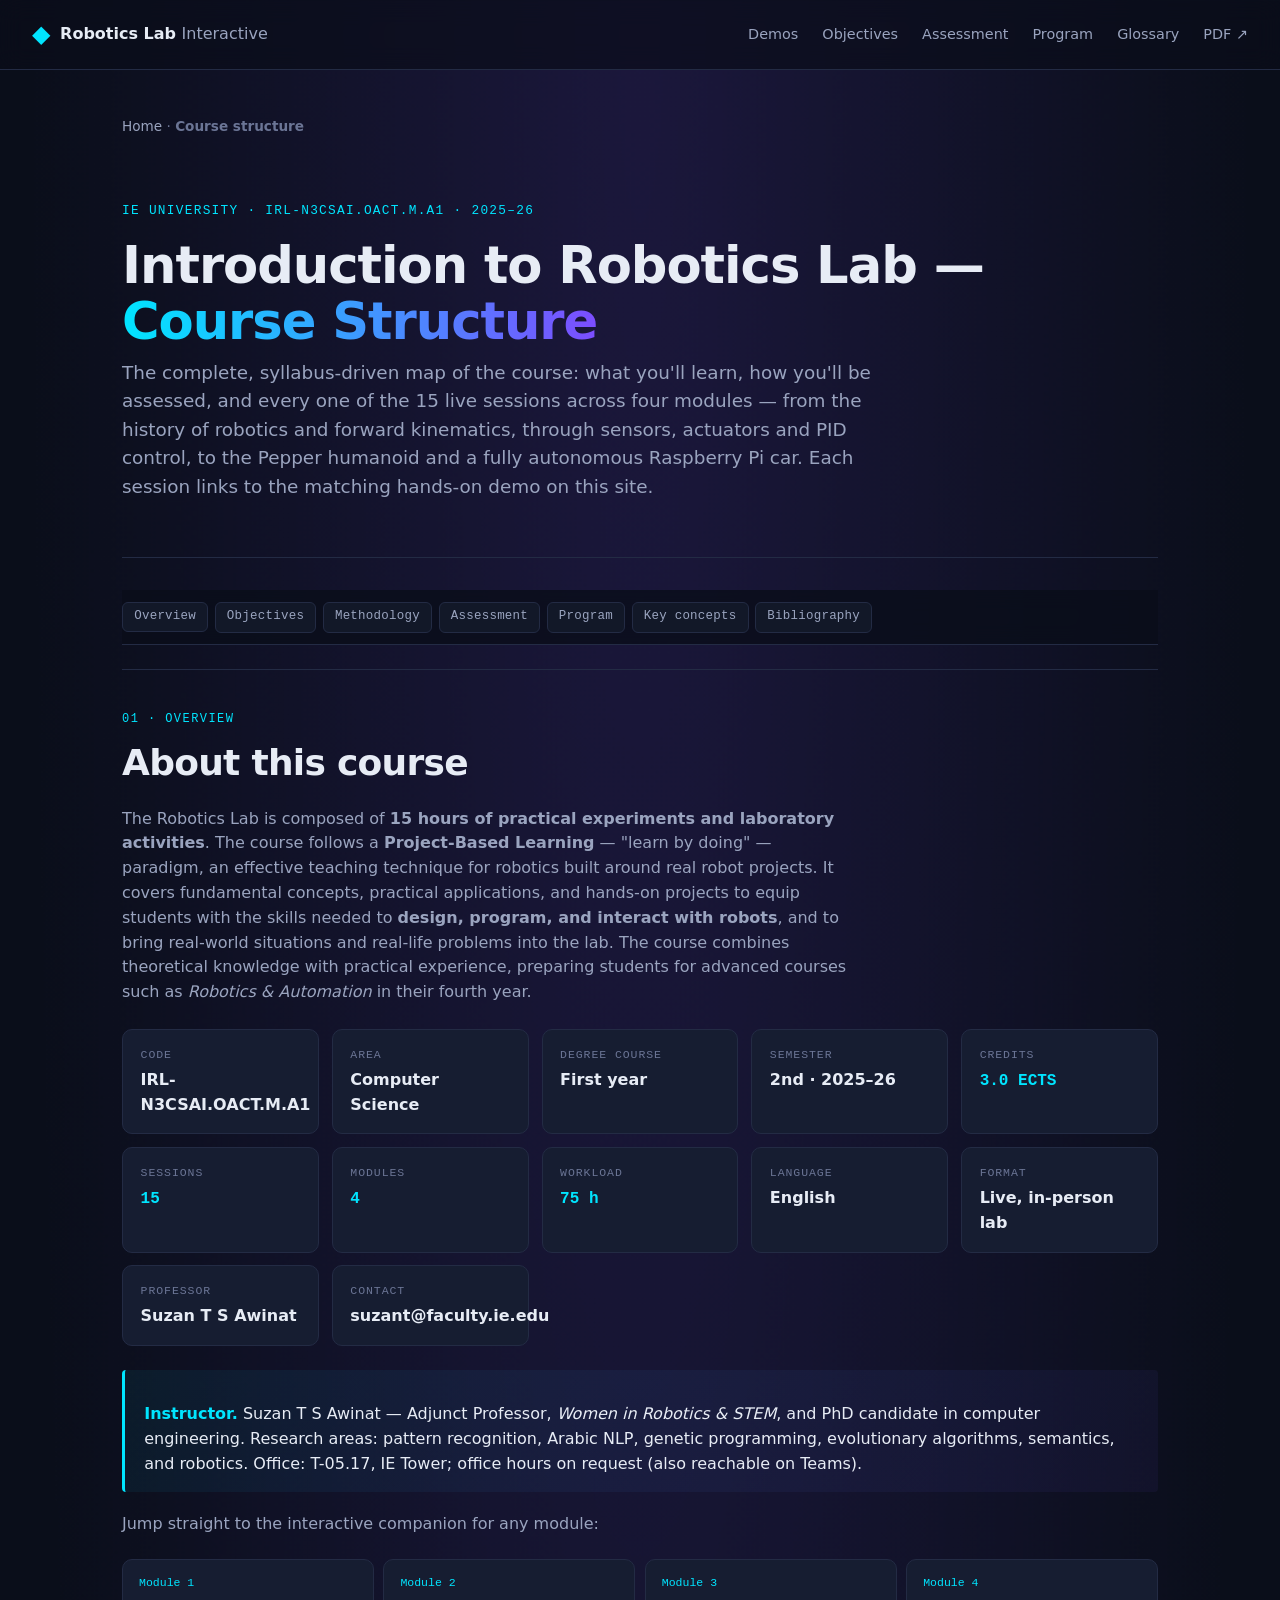
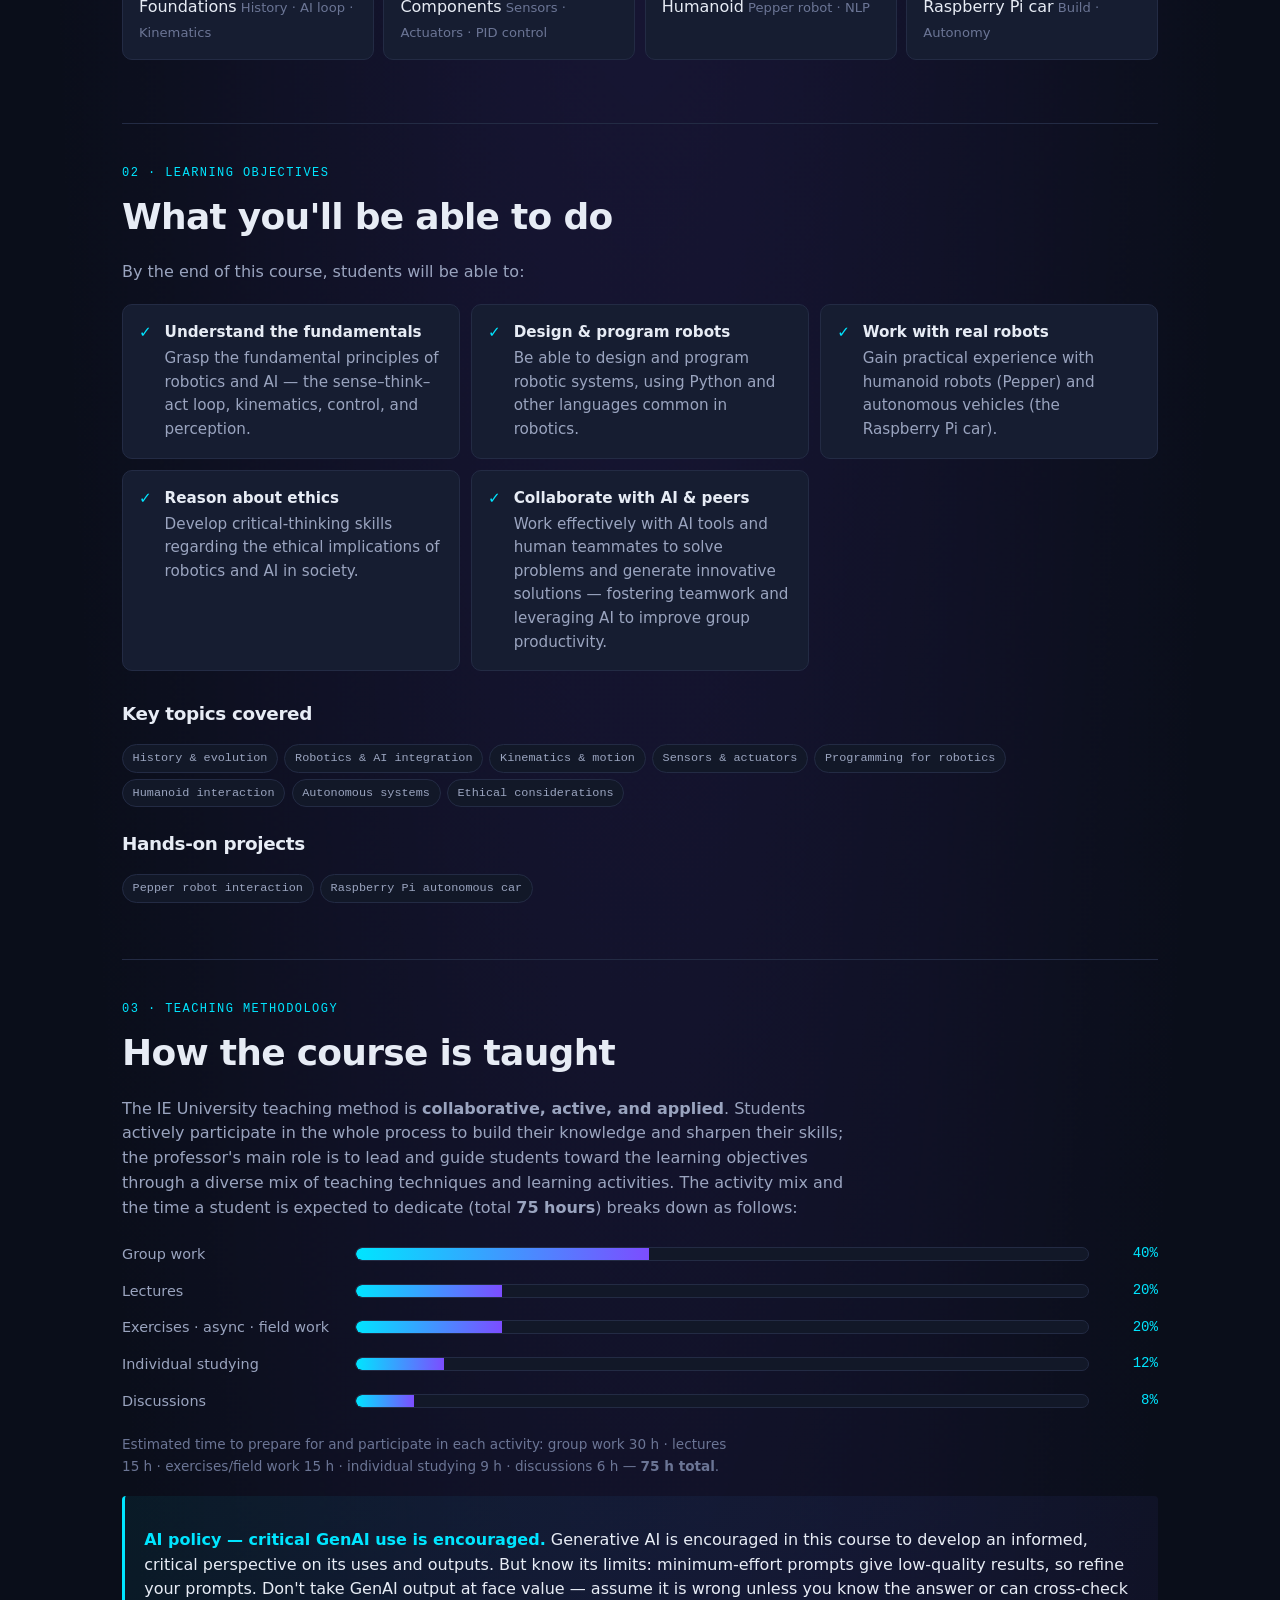
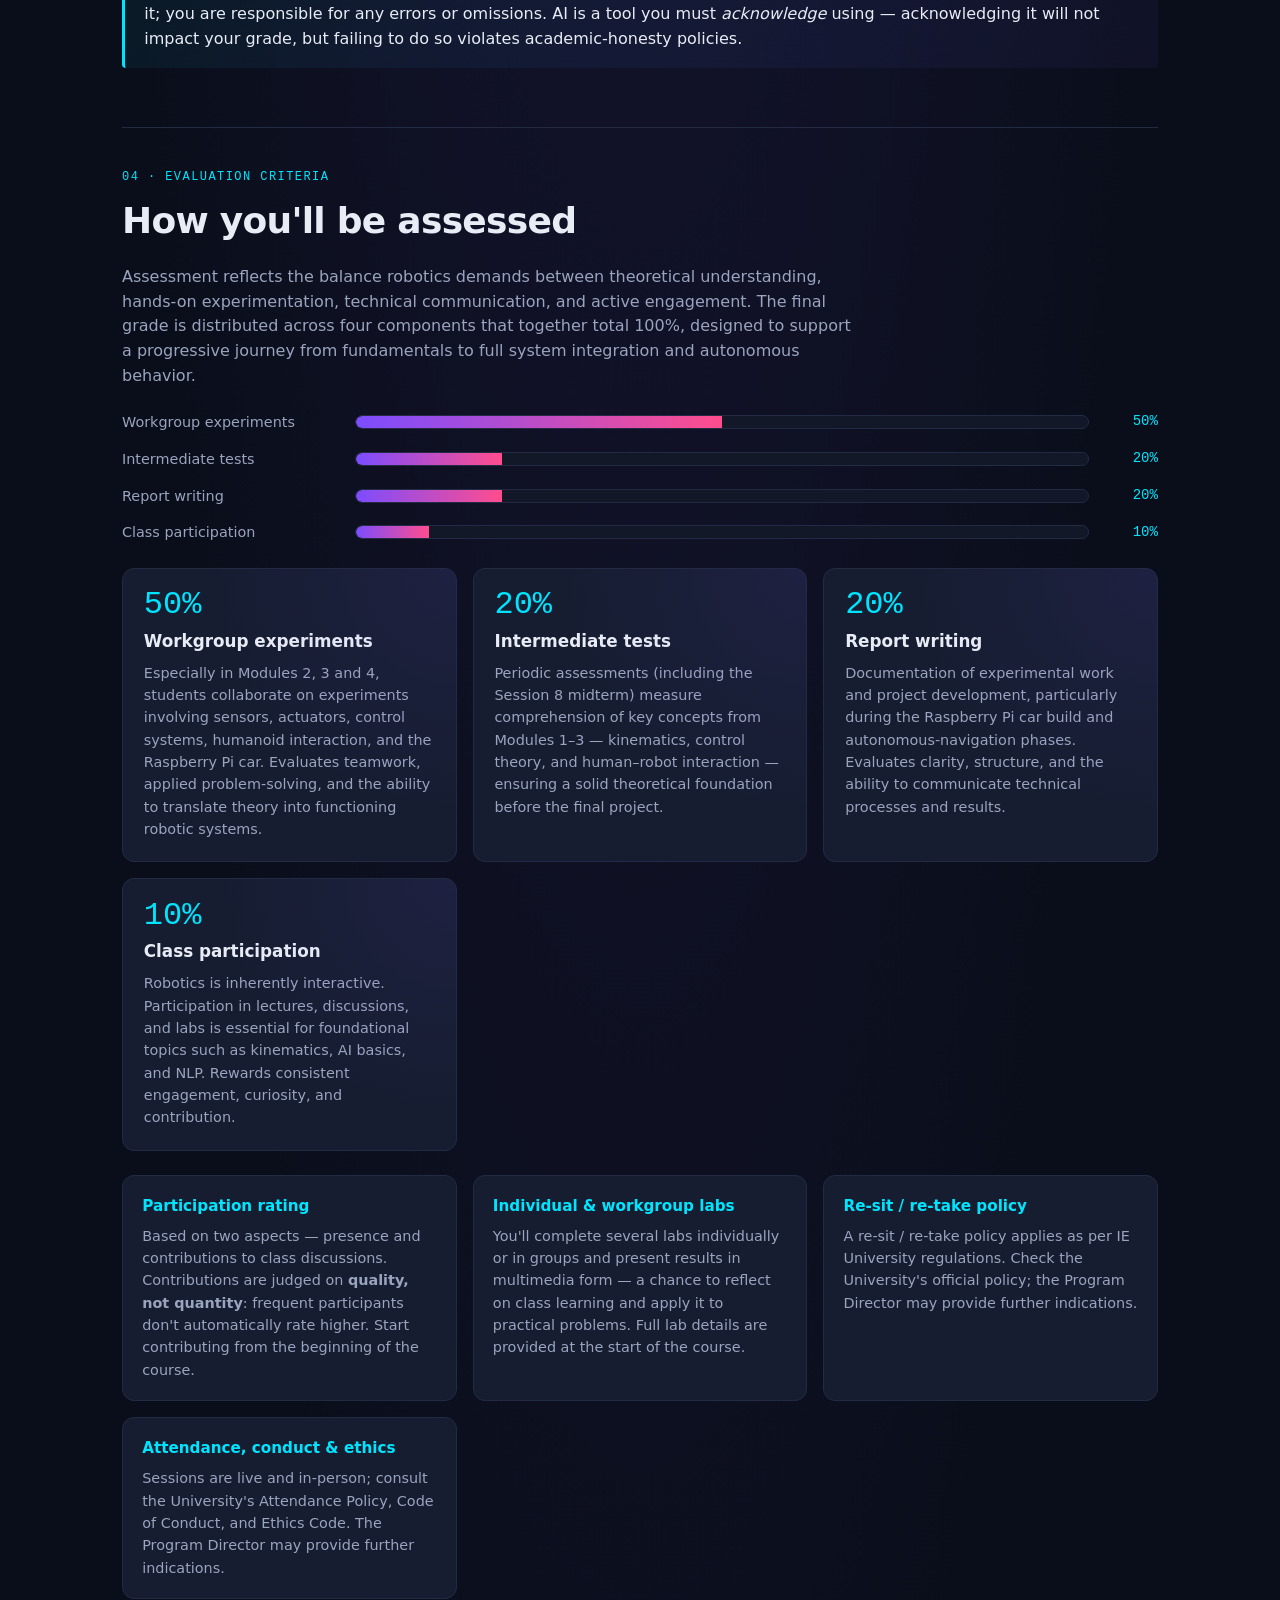
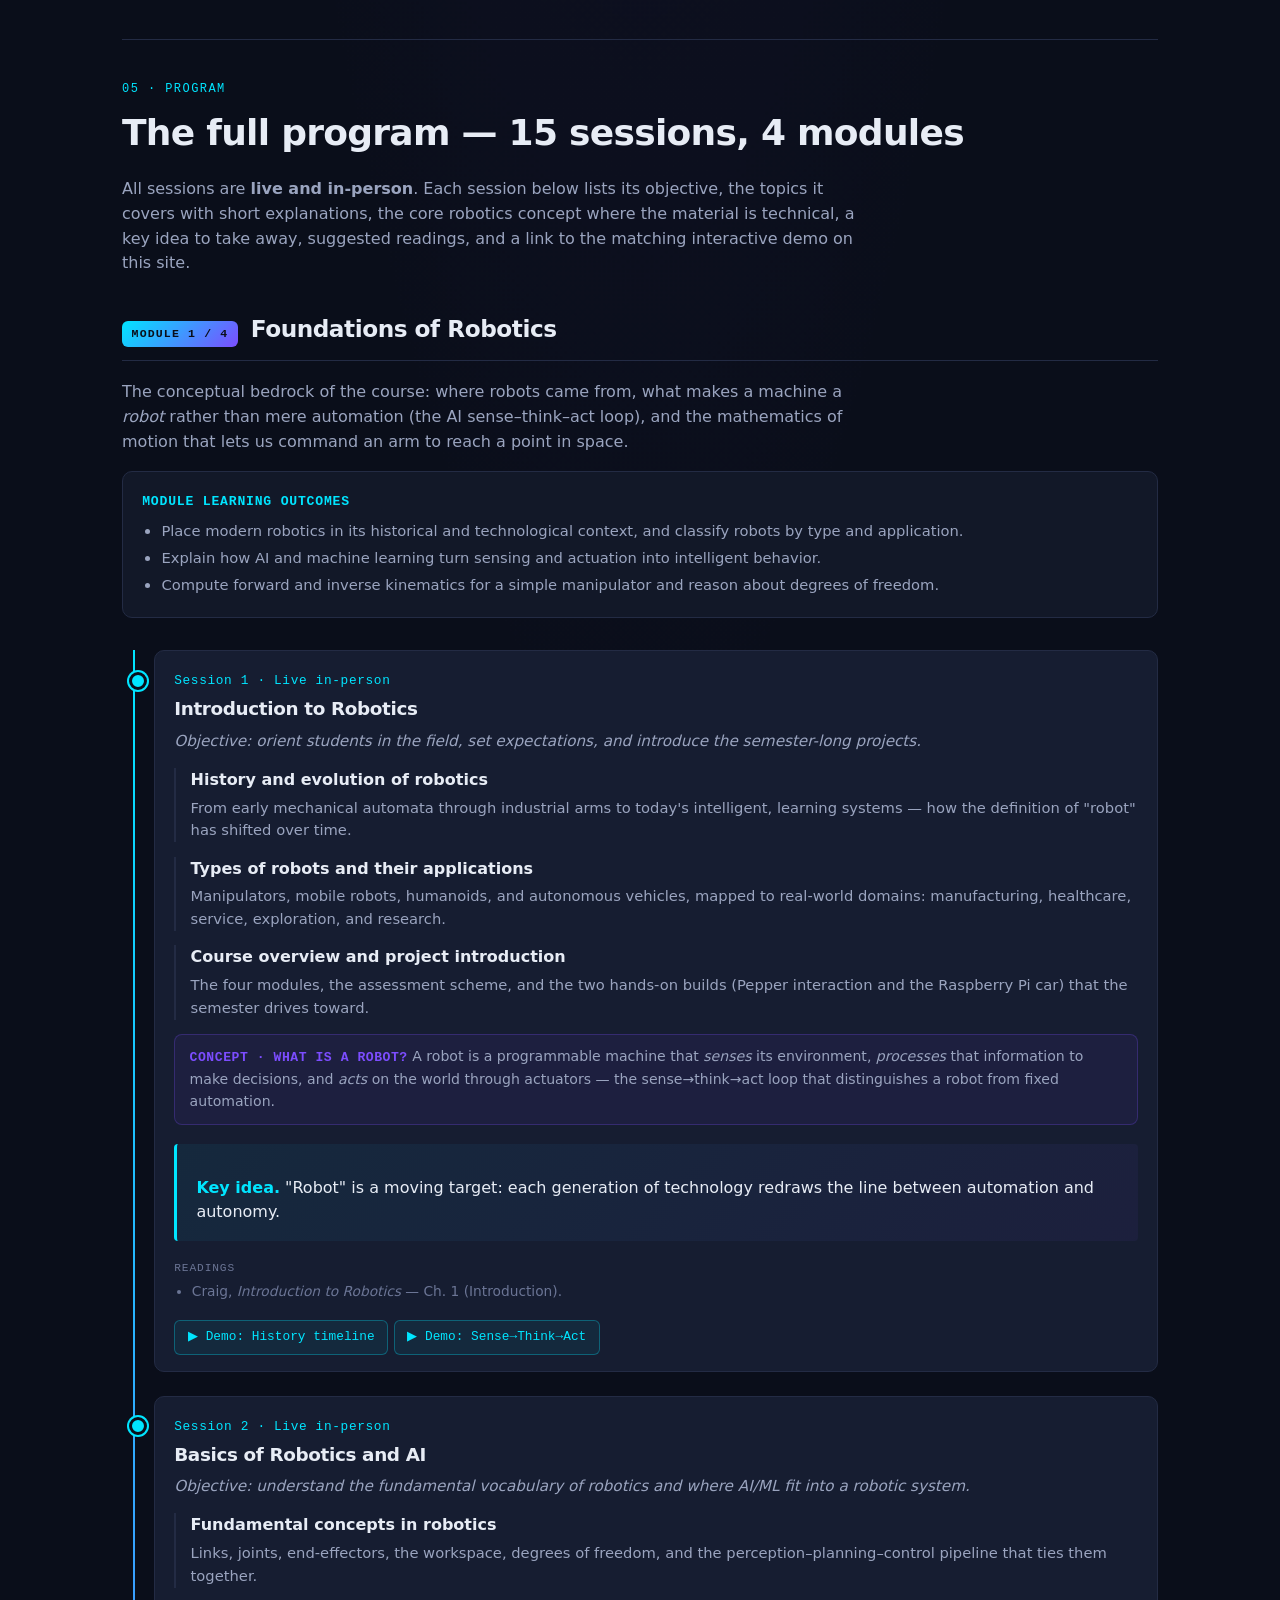
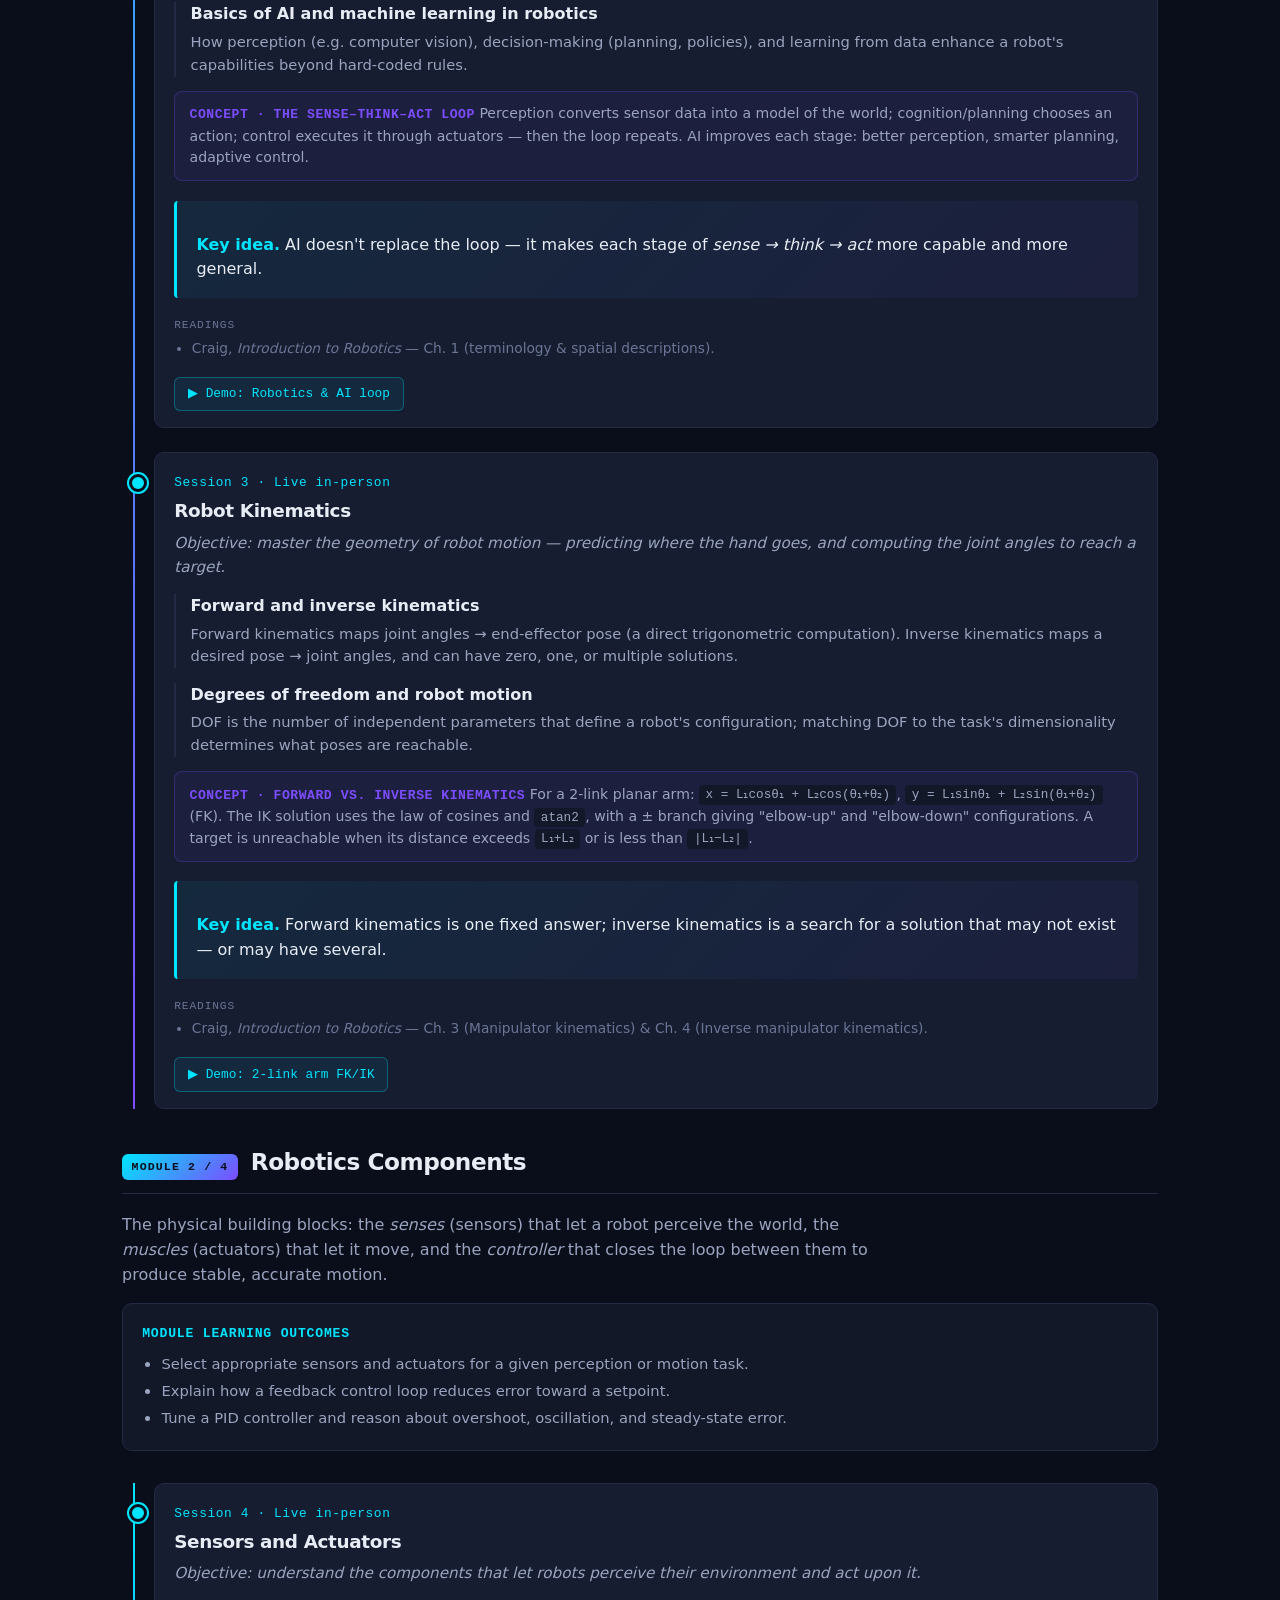
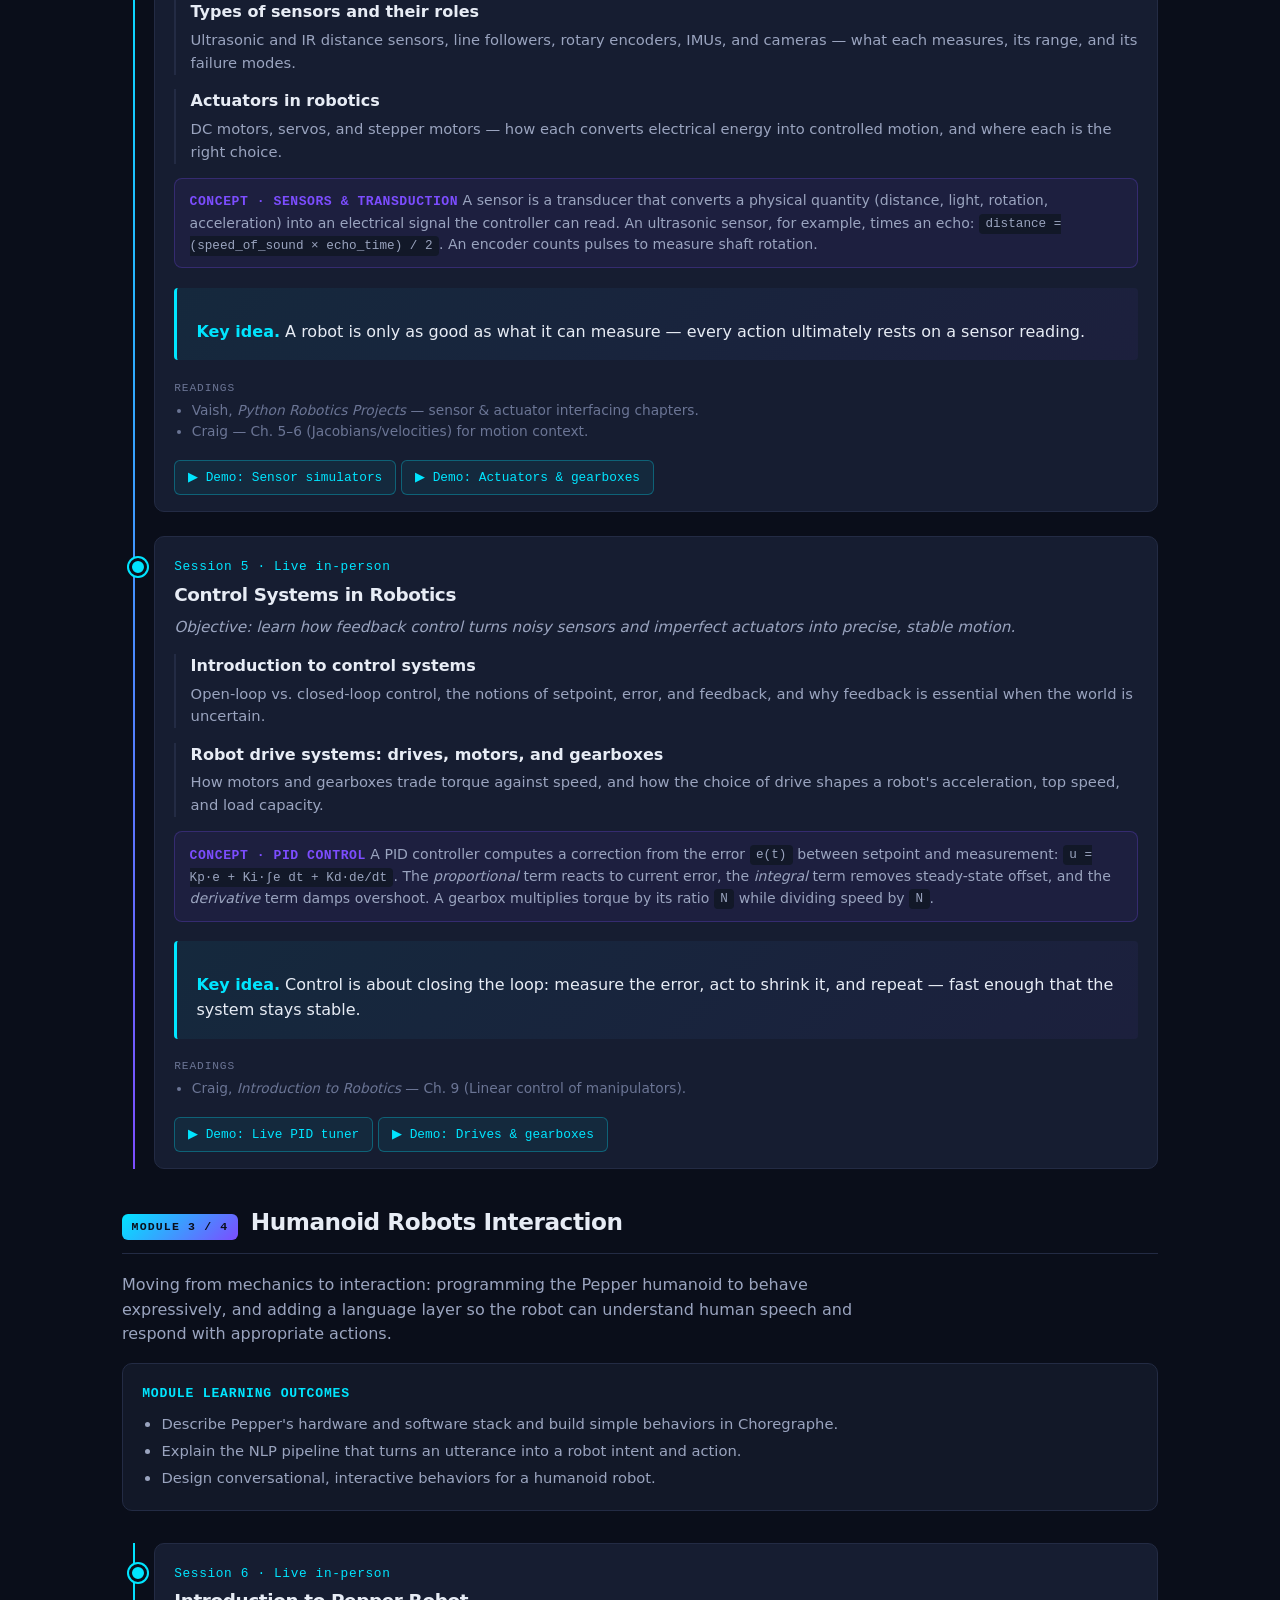
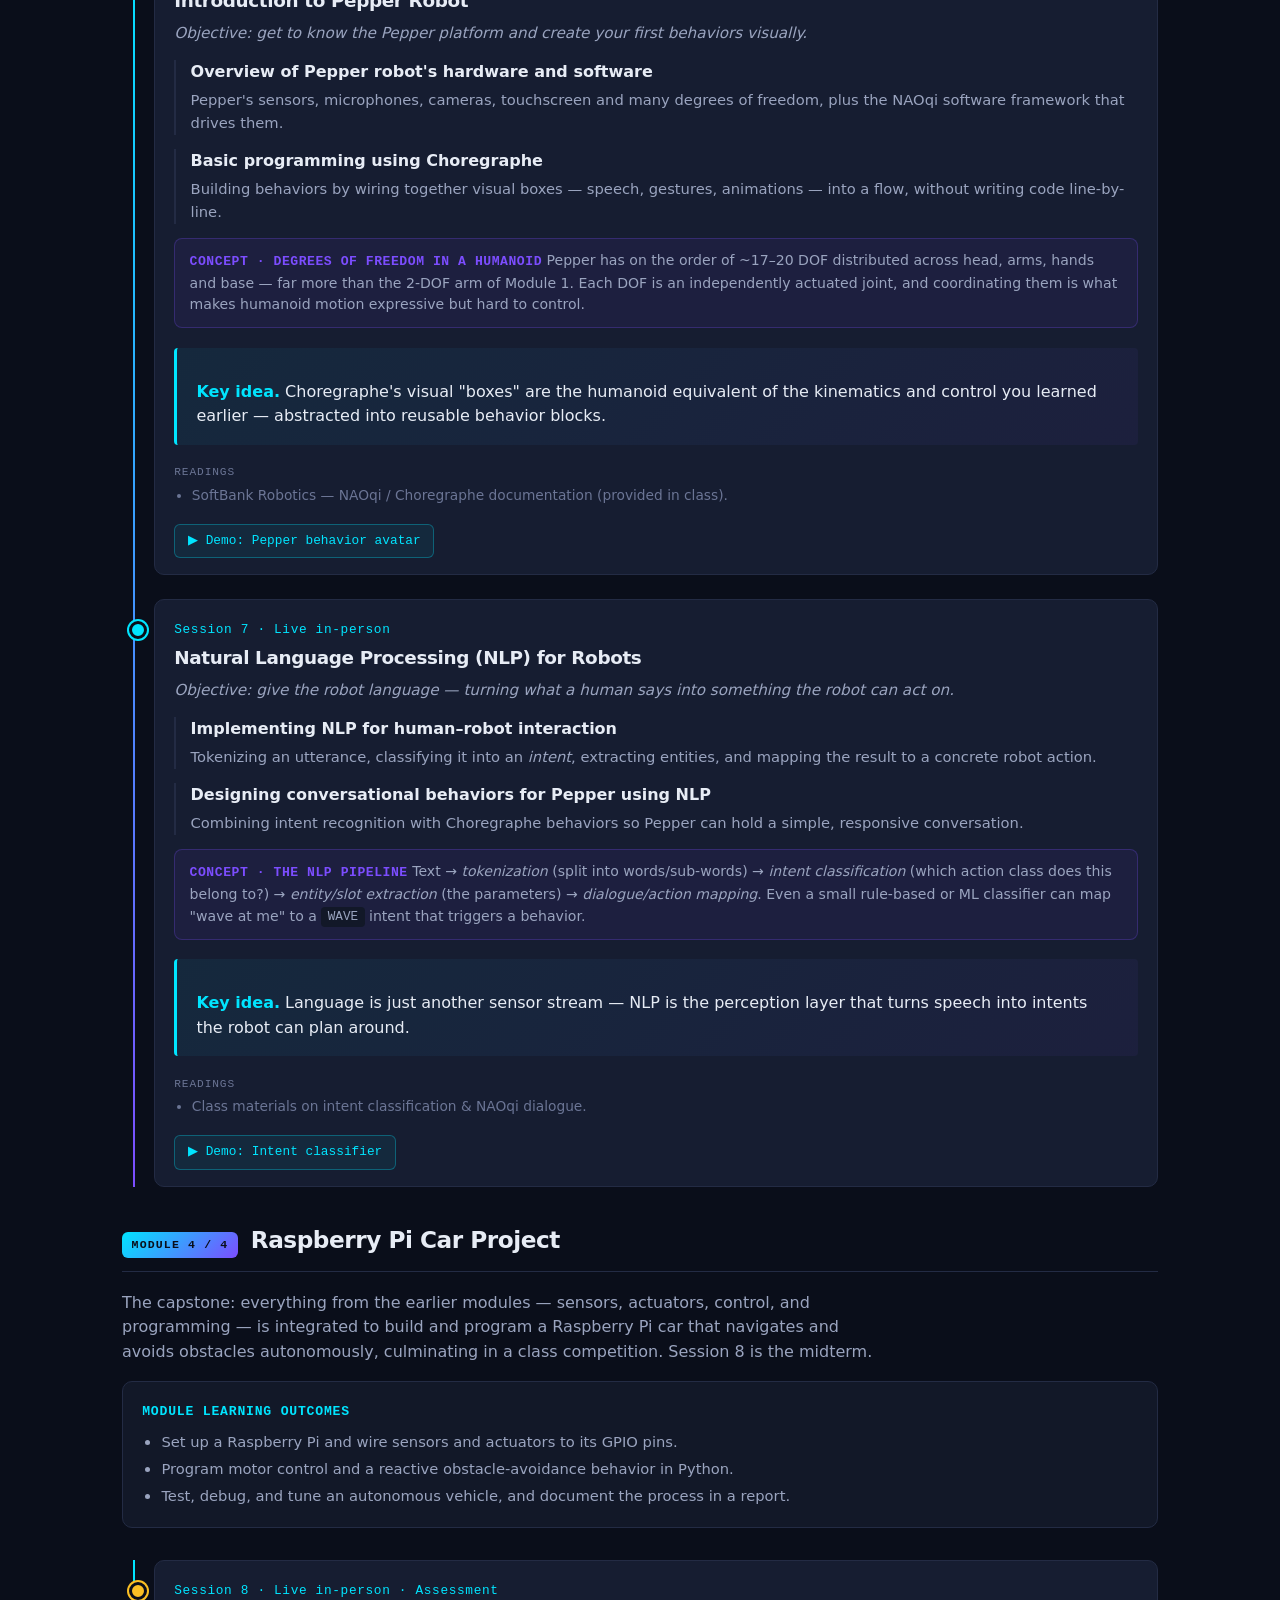
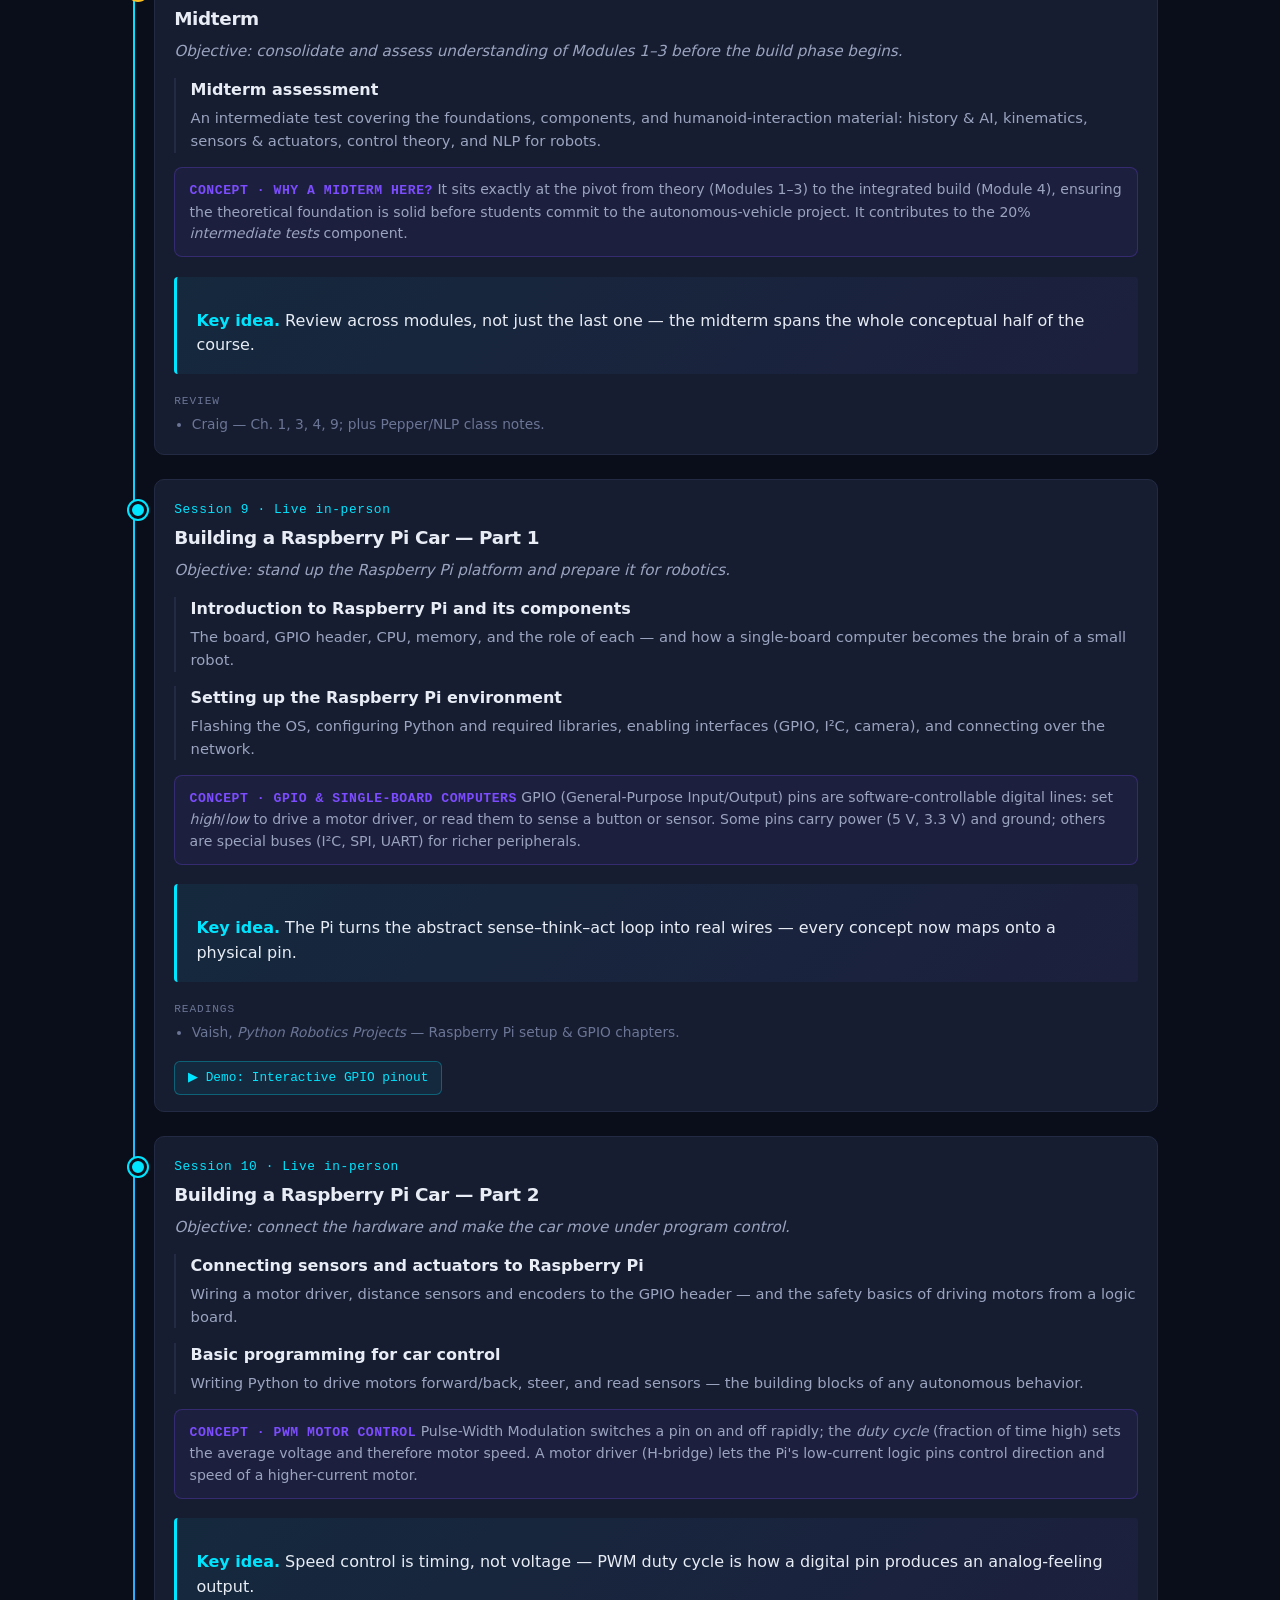
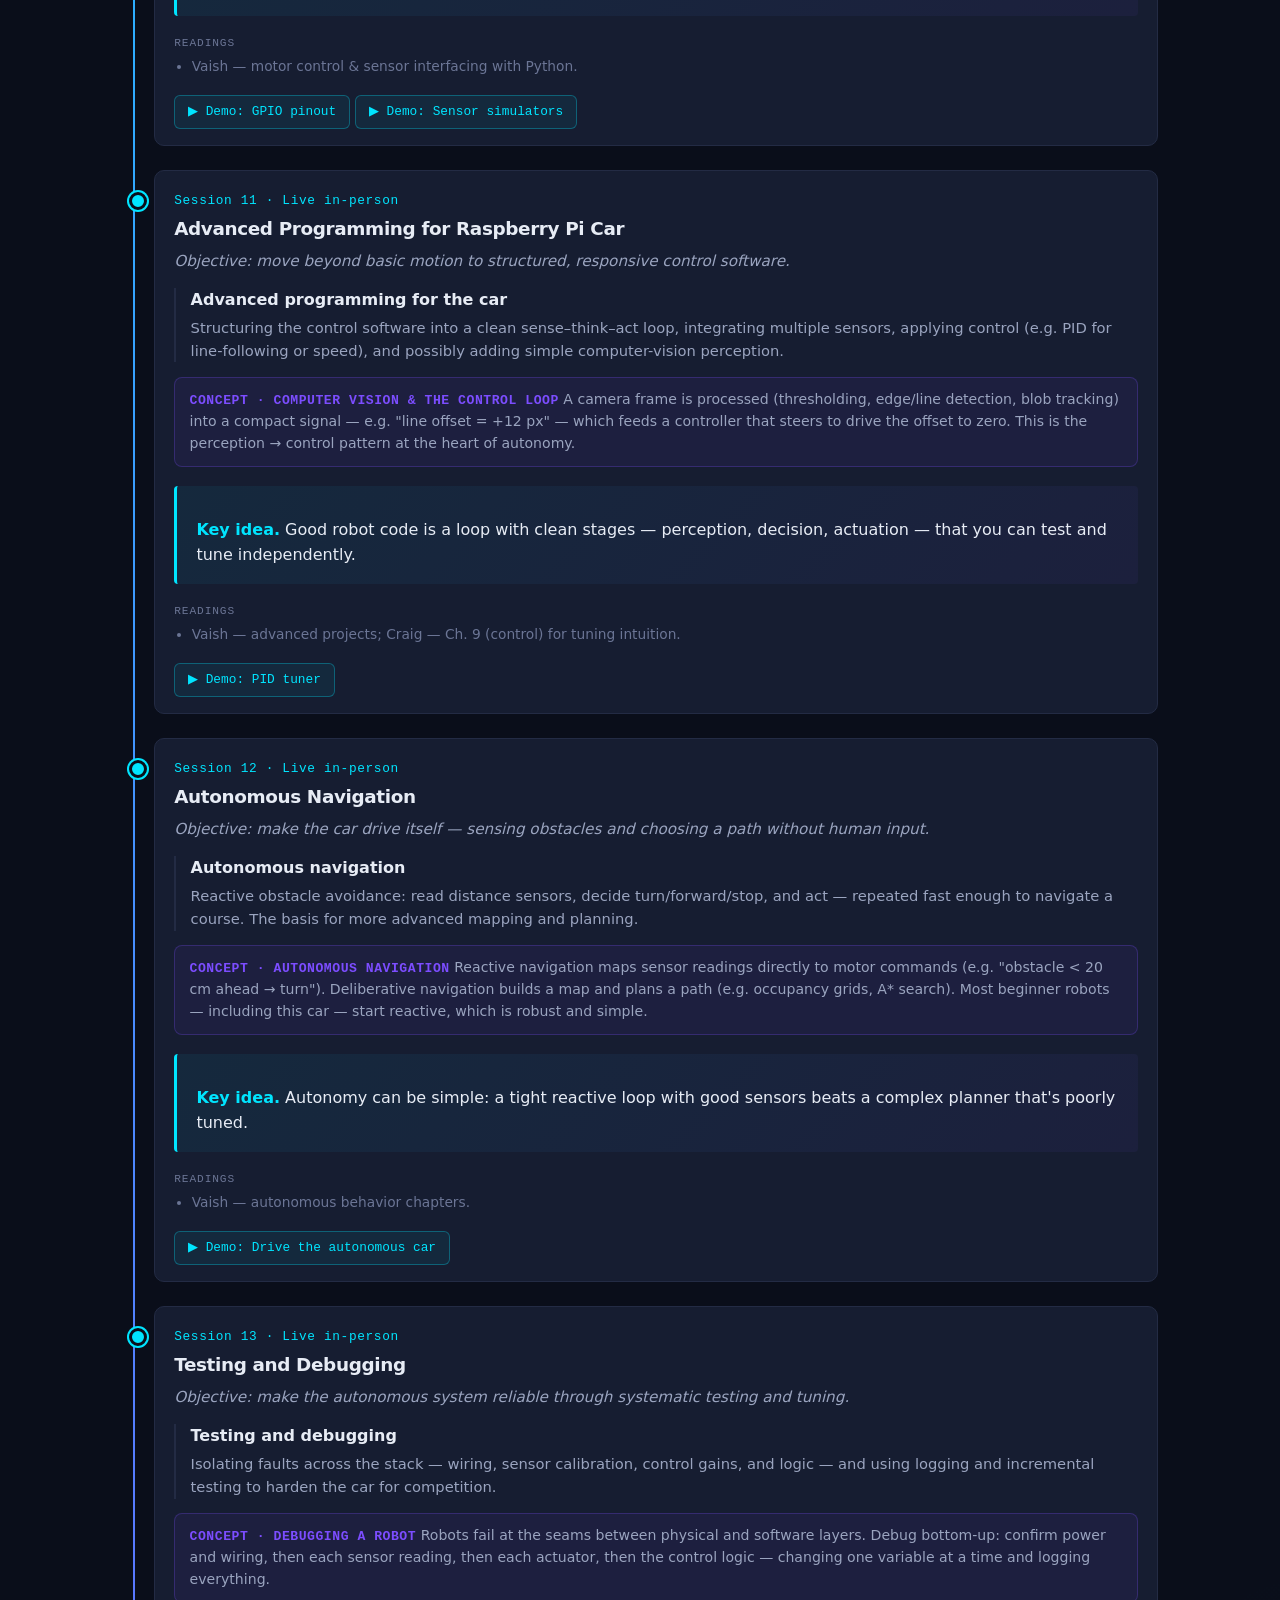
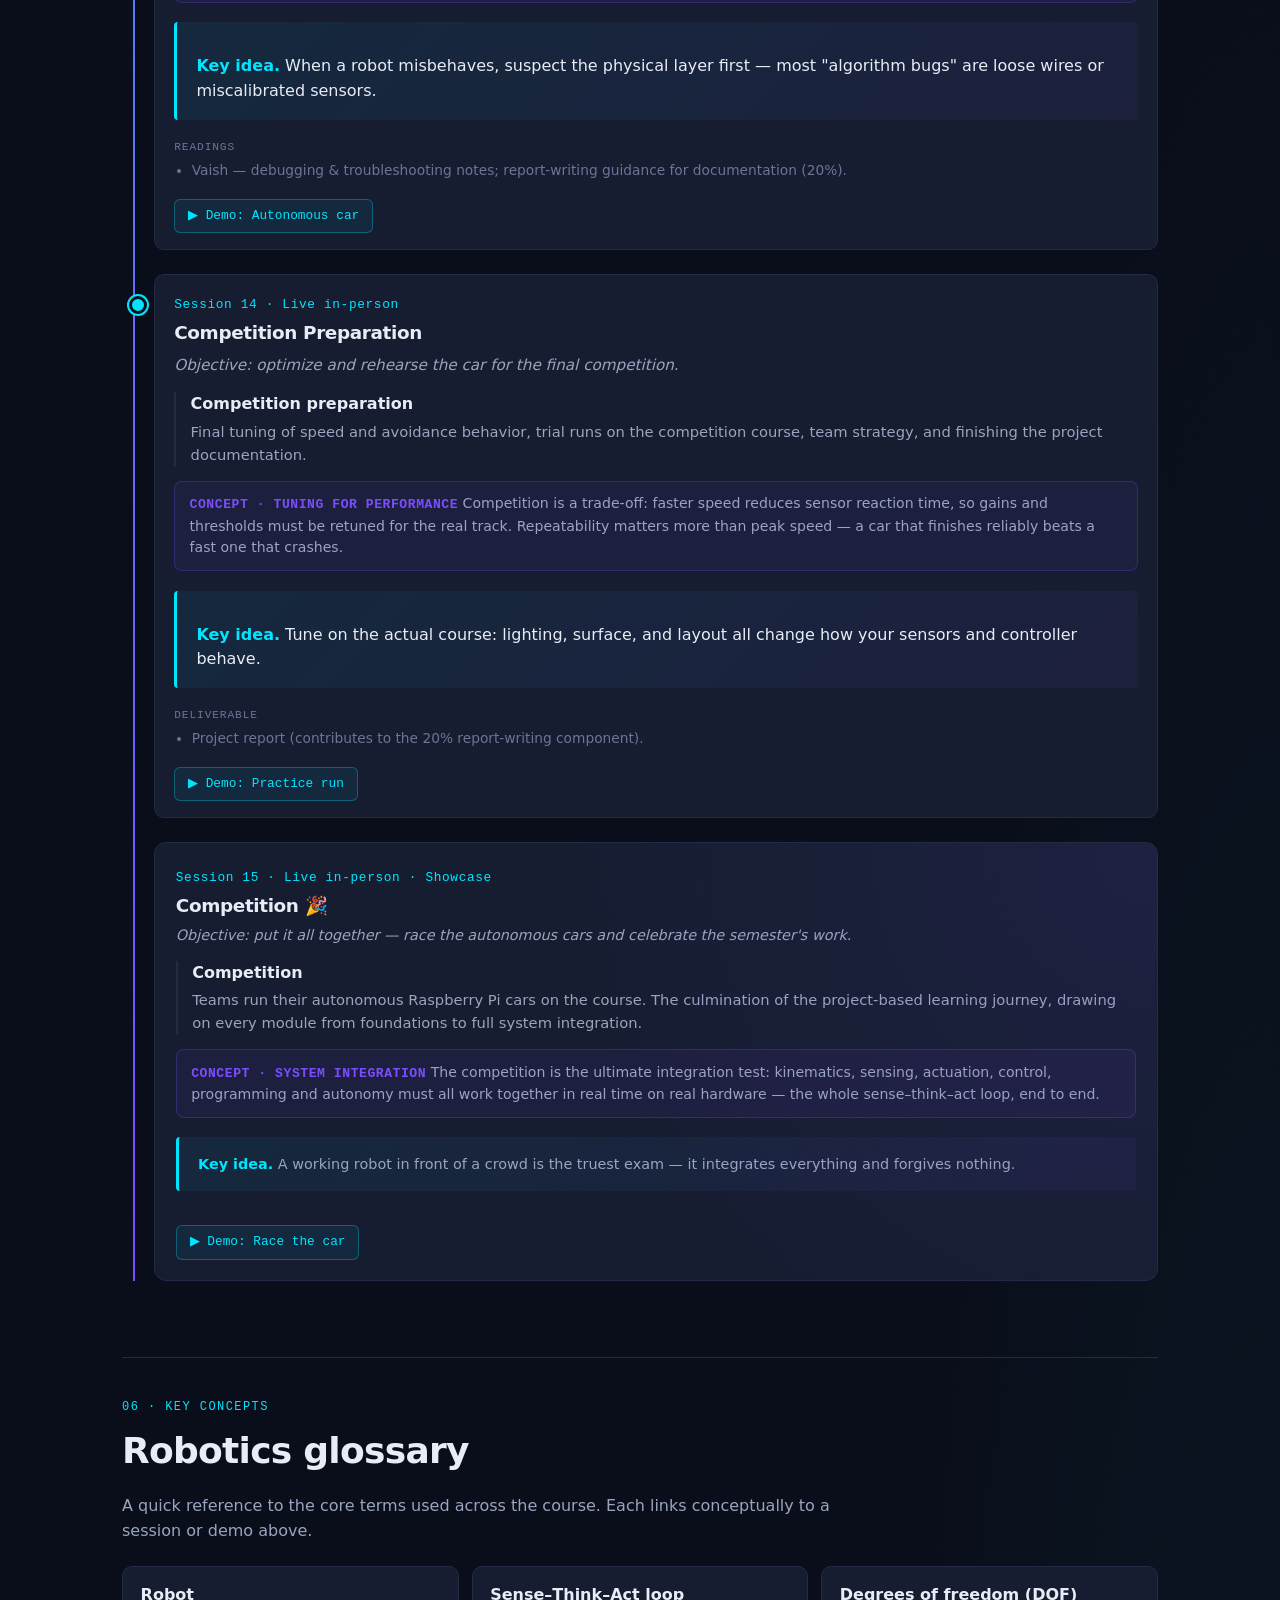
==== course.html @ bbd156f7 "Add in-depth course-structure page (syllabus-driven)" ====
<!doctype html>
<html lang="en">
<head>
<meta charset="utf-8" />
<meta name="viewport" content="width=device-width,initial-scale=1" />
<title>Course Structure — Introduction to Robotics Lab</title>
<meta name="description" content="Full syllabus-driven course structure for IE University's Introduction to Robotics Lab (IRL-N3CSAI): objectives, methodology, assessment, the complete 15-session program by module, a robotics glossary, and an annotated bibliography." />
<link rel="stylesheet" href="css/main.css" />
<style>
/* ===== course.html — page-specific layout, built on top of main.css tokens ===== */
.course-wrap { max-width: 1100px; margin: 0 auto; padding: 2rem; }

/* Section anchors clear the sticky header */
section[id], .course-wrap [id] { scroll-margin-top: 90px; }

.page-hero {
  padding: 3rem 0 1.5rem;
  border-bottom: 1px solid var(--border);
  margin-bottom: 2rem;
}
.page-hero h1 { font-size: clamp(2rem, 5vw, 3.2rem); margin-bottom: 0.6rem; }
.page-hero .lede { font-size: 1.15rem; color: var(--text-dim); max-width: 68ch; }

/* In-page sticky sub-nav */
.toc {
  position: sticky; top: 64px; z-index: 40;
  display: flex; gap: 0.4rem; flex-wrap: wrap;
  padding: 0.7rem 0; margin-bottom: 1.5rem;
  background: rgba(10,14,26,0.82); backdrop-filter: blur(10px);
  border-bottom: 1px solid var(--border);
}
.toc a {
  font-family: var(--mono); font-size: 0.78rem; letter-spacing: 0.02em;
  color: var(--text-dim); padding: 0.3rem 0.7rem; border-radius: 6px;
  border: 1px solid var(--border); background: var(--bg-elev);
}
.toc a:hover { color: var(--accent); border-color: var(--accent); }

.course-section { padding: 2.5rem 0; border-top: 1px solid var(--border); }
.course-section:first-of-type { border-top: none; }
.section-eyebrow { font-family: var(--mono); font-size: 0.75rem; letter-spacing: 0.12em; text-transform: uppercase; color: var(--accent); display: block; margin-bottom: 0.4rem; }
.course-section > p { color: var(--text-dim); max-width: 72ch; }

/* Meta grid */
.meta-grid { display: grid; gap: 0.8rem; grid-template-columns: repeat(auto-fit, minmax(180px,1fr)); margin: 1.5rem 0; }
.meta-grid .meta {
  padding: 1rem 1.1rem; background: var(--bg-card); border: 1px solid var(--border); border-radius: 10px;
}
.meta-grid .meta .k { font-family: var(--mono); font-size: 0.72rem; text-transform: uppercase; letter-spacing: 0.08em; color: var(--text-mute); display: block; margin-bottom: 0.25rem; }
.meta-grid .meta .v { color: var(--text); font-weight: 600; }
.meta-grid .meta .v.accent { color: var(--accent); font-family: var(--mono); }

/* Objective list */
.obj-list { list-style: none; padding: 0; margin: 1.2rem 0; display: grid; gap: 0.7rem; grid-template-columns: repeat(auto-fit, minmax(280px,1fr)); }
.obj-list li {
  padding: 1rem 1.1rem 1rem 2.6rem; position: relative;
  background: var(--bg-card); border: 1px solid var(--border); border-radius: 10px;
  color: var(--text-dim); font-size: 0.95rem;
}
.obj-list li::before {
  content: "✓"; position: absolute; left: 1rem; top: 1rem;
  color: var(--accent); font-weight: 700;
}
.obj-list li strong { color: var(--text); display: block; margin-bottom: 0.15rem; }

/* Topic chips */
.chips { display: flex; flex-wrap: wrap; gap: 0.4rem; margin: 1rem 0; }
.chip { font-family: var(--mono); font-size: 0.74rem; padding: 0.25rem 0.6rem; border-radius: 20px; background: var(--bg-elev); border: 1px solid var(--border); color: var(--text-dim); }

/* % bars (methodology + assessment) */
.bars { margin: 1.4rem 0; display: grid; gap: 0.9rem; }
.bar-row { display: grid; grid-template-columns: 220px 1fr 56px; gap: 0.8rem; align-items: center; }
.bar-row .bl { color: var(--text-dim); font-size: 0.9rem; }
.bar-track { height: 14px; background: var(--bg-elev); border: 1px solid var(--border); border-radius: 8px; overflow: hidden; }
.bar-fill { height: 100%; border-radius: 8px 0 0 8px; background: linear-gradient(90deg, var(--accent), var(--accent-2)); }
.bar-fill.alt { background: linear-gradient(90deg, var(--accent-2), var(--accent-3)); }
.bar-row .pv { font-family: var(--mono); color: var(--accent); text-align: right; font-size: 0.88rem; }
@media (max-width: 640px){ .bar-row { grid-template-columns: 120px 1fr 44px; } .bar-row .bl { font-size: 0.8rem; } }

/* Component cards (assessment) */
.comp-grid { display: grid; gap: 1rem; grid-template-columns: repeat(auto-fit, minmax(260px,1fr)); margin: 1.5rem 0; }
.comp { background: var(--bg-card); border: 1px solid var(--border); border-radius: 12px; padding: 1.3rem; position: relative; overflow: hidden; }
.comp .pct { font-family: var(--mono); font-size: 2rem; color: var(--accent); line-height: 1; }
.comp h4 { margin: 0.4rem 0 0.5rem; color: var(--text); font-size: 1.05rem; }
.comp p { color: var(--text-dim); font-size: 0.9rem; margin: 0; }
.comp::after { content: ""; position: absolute; inset: 0; background: radial-gradient(circle at 100% 0%, rgba(124,77,255,0.08), transparent 55%); pointer-events: none; }

/* Module blocks */
.module-block { margin: 2.2rem 0; }
.module-block > .mb-head {
  display: flex; flex-wrap: wrap; align-items: baseline; gap: 0.8rem;
  padding-bottom: 0.8rem; border-bottom: 1px solid var(--border); margin-bottom: 1.2rem;
}
.mb-tag { font-family: var(--mono); font-size: 0.72rem; letter-spacing: 0.1em; text-transform: uppercase; color: #0a0e1a; background: linear-gradient(135deg, var(--accent), var(--accent-2)); padding: 0.25rem 0.6rem; border-radius: 6px; font-weight: 700; }
.mb-head h3 { font-size: 1.45rem; margin: 0; }
.mb-overview { color: var(--text-dim); max-width: 74ch; }
.outcomes { margin: 1rem 0 1.4rem; padding: 1rem 1.2rem; background: var(--bg-elev); border: 1px solid var(--border); border-radius: 10px; }
.outcomes strong { color: var(--accent); font-size: 0.82rem; text-transform: uppercase; letter-spacing: 0.06em; font-family: var(--mono); }
.outcomes ul { margin: 0.5rem 0 0; padding-left: 1.2rem; color: var(--text-dim); font-size: 0.92rem; }
.outcomes li { margin: 0.25rem 0; }

/* Session timeline (extends main.css .timeline) */
.timeline.sessions .tl-item { cursor: default; }
.timeline.sessions .tl-item:hover { transform: none; border-color: var(--border); }
.timeline.sessions .tl-item.midterm::before { background: var(--warn); box-shadow: 0 0 0 2px var(--warn); }
.timeline.sessions .tl-item.comp::before { background: var(--accent-3); box-shadow: 0 0 0 2px var(--accent-3); }
.sx-no { font-family: var(--mono); color: var(--accent); font-size: 0.8rem; letter-spacing: 0.05em; }
.sx-obj { color: var(--text-dim); font-style: italic; margin: 0.4rem 0 0.8rem; font-size: 0.95rem; }
.topic { margin: 0.9rem 0; padding-left: 0.9rem; border-left: 2px solid var(--border); }
.topic h5 { margin: 0 0 0.25rem; color: var(--text); font-size: 1rem; }
.topic p { margin: 0; color: var(--text-dim); font-size: 0.92rem; }
.concept { margin-top: 0.5rem; padding: 0.7rem 0.9rem; background: rgba(124,77,255,0.07); border: 1px solid rgba(124,77,255,0.25); border-radius: 8px; font-size: 0.88rem; color: var(--text-dim); }
.concept b { color: var(--accent-2); font-family: var(--mono); font-size: 0.82rem; text-transform: uppercase; letter-spacing: 0.04em; }
.readings { margin: 0.9rem 0 0.2rem; font-size: 0.86rem; color: var(--text-mute); }
.readings .lbl { font-family: var(--mono); text-transform: uppercase; font-size: 0.7rem; letter-spacing: 0.08em; color: var(--text-mute); display: block; margin-bottom: 0.2rem; }
.readings ul { margin: 0; padding-left: 1.1rem; }
.demo-link {
  display: inline-flex; align-items: center; gap: 0.35rem; margin-top: 0.9rem;
  font-family: var(--mono); font-size: 0.8rem; padding: 0.4rem 0.8rem;
  border-radius: 6px; border: 1px solid rgba(0,229,255,0.3); background: rgba(0,229,255,0.06); color: var(--accent);
}
.demo-link:hover { border-color: var(--accent); background: rgba(0,229,255,0.12); color: var(--accent); }

/* Rules grid */
.rules-grid { display: grid; gap: 1rem; grid-template-columns: repeat(auto-fit, minmax(260px,1fr)); margin-top: 1.4rem; }
.rule { background: var(--bg-card); border: 1px solid var(--border); border-radius: 12px; padding: 1.2rem; }
.rule h4 { margin: 0 0 0.4rem; color: var(--accent); font-size: 0.95rem; }
.rule p { color: var(--text-dim); font-size: 0.9rem; margin: 0; }

/* Glossary */
.glossary { display: grid; gap: 0.8rem; grid-template-columns: repeat(auto-fit, minmax(300px,1fr)); margin-top: 1.4rem; }
.term { background: var(--bg-card); border: 1px solid var(--border); border-radius: 10px; padding: 1rem 1.1rem; }
.term dt { font-weight: 700; color: var(--text); margin-bottom: 0.2rem; }
.term dt .pin { font-family: var(--mono); font-size: 0.68rem; color: var(--accent); margin-left: 0.4rem; }
.term dd { margin: 0; color: var(--text-dim); font-size: 0.9rem; }

/* Bibliography */
.bib-list { display: grid; gap: 1rem; margin-top: 1.4rem; }
.bib-item { background: var(--bg-card); border: 1px solid var(--border); border-left: 3px solid var(--accent); border-radius: 10px; padding: 1.2rem 1.3rem; }
.bib-item .badge { font-family: var(--mono); font-size: 0.7rem; text-transform: uppercase; letter-spacing: 0.08em; padding: 0.15rem 0.5rem; border-radius: 4px; background: rgba(0,229,255,0.1); color: var(--accent); }
.bib-item.companion { border-left-color: var(--accent-2); }
.bib-item.companion .badge { background: rgba(124,77,255,0.12); color: var(--accent-2); }
.bib-item h4 { margin: 0.6rem 0 0.3rem; color: var(--text); }
.bib-item .cite { color: var(--text-mute); font-size: 0.85rem; font-family: var(--mono); }
.bib-item p { color: var(--text-dim); font-size: 0.9rem; margin: 0.6rem 0 0; }

.mod-map { display: grid; gap: 0.6rem; grid-template-columns: repeat(auto-fit, minmax(220px,1fr)); margin: 1.4rem 0; }
.mod-map a { display: block; padding: 0.9rem 1rem; background: var(--bg-card); border: 1px solid var(--border); border-radius: 10px; color: var(--text); }
.mod-map a:hover { border-color: var(--accent); }
.mod-map a span { display: block; font-family: var(--mono); font-size: 0.72rem; color: var(--accent); margin-bottom: 0.2rem; }
.mod-map a small { color: var(--text-mute); font-size: 0.82rem; }
</style>
</head>
<body>
<header class="site-header">
  <a class="brand" href="index.html"><span class="logo">◆</span><span class="brand-text">Robotics Lab <em>Interactive</em></span></a>
  <nav class="site-nav">
    <a href="index.html">Demos</a>
    <a href="#objectives">Objectives</a>
    <a href="#assessment">Assessment</a>
    <a href="#program">Program</a>
    <a href="#glossary">Glossary</a>
    <a href="SYLLABUS.pdf" target="_blank" rel="noopener">PDF ↗</a>
  </nav>
</header>

<main class="course-wrap">
  <p class="crumb"><a href="index.html">Home</a> · <strong>Course structure</strong></p>

  <section class="page-hero">
    <p class="eyebrow">IE University · IRL-N3CSAI.OACT.M.A1 · 2025–26</p>
    <h1>Introduction to Robotics Lab — <em>Course Structure</em></h1>
    <p class="lede">The complete, syllabus-driven map of the course: what you'll learn, how you'll be assessed, and every one of the 15 live sessions across four modules — from the history of robotics and forward kinematics, through sensors, actuators and PID control, to the Pepper humanoid and a fully autonomous Raspberry Pi car. Each session links to the matching hands-on demo on this site.</p>
  </section>

  <nav class="toc" aria-label="On this page">
    <a href="#overview">Overview</a>
    <a href="#objectives">Objectives</a>
    <a href="#methodology">Methodology</a>
    <a href="#assessment">Assessment</a>
    <a href="#program">Program</a>
    <a href="#glossary">Key concepts</a>
    <a href="#bibliography">Bibliography</a>
  </nav>

  <!-- ===================== OVERVIEW ===================== -->
  <section class="course-section" id="overview">
    <span class="section-eyebrow">01 · Overview</span>
    <h2>About this course</h2>
    <p>The Robotics Lab is composed of <strong>15 hours of practical experiments and laboratory activities</strong>. The course follows a <strong>Project-Based Learning</strong> — "learn by doing" — paradigm, an effective teaching technique for robotics built around real robot projects. It covers fundamental concepts, practical applications, and hands-on projects to equip students with the skills needed to <strong>design, program, and interact with robots</strong>, and to bring real-world situations and real-life problems into the lab. The course combines theoretical knowledge with practical experience, preparing students for advanced courses such as <em>Robotics &amp; Automation</em> in their fourth year.</p>

    <div class="meta-grid">
      <div class="meta"><span class="k">Code</span><span class="v">IRL-N3CSAI.OACT.M.A1</span></div>
      <div class="meta"><span class="k">Area</span><span class="v">Computer Science</span></div>
      <div class="meta"><span class="k">Degree course</span><span class="v">First year</span></div>
      <div class="meta"><span class="k">Semester</span><span class="v">2nd · 2025–26</span></div>
      <div class="meta"><span class="k">Credits</span><span class="v accent">3.0 ECTS</span></div>
      <div class="meta"><span class="k">Sessions</span><span class="v accent">15</span></div>
      <div class="meta"><span class="k">Modules</span><span class="v accent">4</span></div>
      <div class="meta"><span class="k">Workload</span><span class="v accent">75 h</span></div>
      <div class="meta"><span class="k">Language</span><span class="v">English</span></div>
      <div class="meta"><span class="k">Format</span><span class="v">Live, in-person lab</span></div>
      <div class="meta"><span class="k">Professor</span><span class="v">Suzan T S Awinat</span></div>
      <div class="meta"><span class="k">Contact</span><span class="v">suzant@faculty.ie.edu</span></div>
    </div>

    <div class="callout">
      <p><strong>Instructor.</strong> Suzan T S Awinat — Adjunct Professor, <em>Women in Robotics &amp; STEM</em>, and PhD candidate in computer engineering. Research areas: pattern recognition, Arabic NLP, genetic programming, evolutionary algorithms, semantics, and robotics. Office: T-05.17, IE Tower; office hours on request (also reachable on Teams).</p>
    </div>

    <p style="margin-top:1.2rem;">Jump straight to the interactive companion for any module:</p>
    <div class="mod-map">
      <a href="index.html#m1"><span>Module 1</span>Foundations<small> History · AI loop · Kinematics</small></a>
      <a href="index.html#m2"><span>Module 2</span>Components<small> Sensors · Actuators · PID control</small></a>
      <a href="index.html#m3"><span>Module 3</span>Humanoid<small> Pepper robot · NLP</small></a>
      <a href="index.html#m4"><span>Module 4</span>Raspberry Pi car<small> Build · Autonomy</small></a>
    </div>
  </section>

  <!-- ===================== OBJECTIVES ===================== -->
  <section class="course-section" id="objectives">
    <span class="section-eyebrow">02 · Learning objectives</span>
    <h2>What you'll be able to do</h2>
    <p>By the end of this course, students will be able to:</p>
    <ul class="obj-list">
      <li><strong>Understand the fundamentals</strong> Grasp the fundamental principles of robotics and AI — the sense–think–act loop, kinematics, control, and perception.</li>
      <li><strong>Design &amp; program robots</strong> Be able to design and program robotic systems, using Python and other languages common in robotics.</li>
      <li><strong>Work with real robots</strong> Gain practical experience with humanoid robots (Pepper) and autonomous vehicles (the Raspberry Pi car).</li>
      <li><strong>Reason about ethics</strong> Develop critical-thinking skills regarding the ethical implications of robotics and AI in society.</li>
      <li><strong>Collaborate with AI &amp; peers</strong> Work effectively with AI tools and human teammates to solve problems and generate innovative solutions — fostering teamwork and leveraging AI to improve group productivity.</li>
    </ul>

    <h3 style="margin-top:1.8rem;">Key topics covered</h3>
    <div class="chips">
      <span class="chip">History &amp; evolution</span>
      <span class="chip">Robotics &amp; AI integration</span>
      <span class="chip">Kinematics &amp; motion</span>
      <span class="chip">Sensors &amp; actuators</span>
      <span class="chip">Programming for robotics</span>
      <span class="chip">Humanoid interaction</span>
      <span class="chip">Autonomous systems</span>
      <span class="chip">Ethical considerations</span>
    </div>
    <h3 style="margin-top:1.4rem;">Hands-on projects</h3>
    <div class="chips">
      <span class="chip">Pepper robot interaction</span>
      <span class="chip">Raspberry Pi autonomous car</span>
    </div>
  </section>

  <!-- ===================== METHODOLOGY ===================== -->
  <section class="course-section" id="methodology">
    <span class="section-eyebrow">03 · Teaching methodology</span>
    <h2>How the course is taught</h2>
    <p>The IE University teaching method is <strong>collaborative, active, and applied</strong>. Students actively participate in the whole process to build their knowledge and sharpen their skills; the professor's main role is to lead and guide students toward the learning objectives through a diverse mix of teaching techniques and learning activities. The activity mix and the time a student is expected to dedicate (total <strong>75 hours</strong>) breaks down as follows:</p>
    <div class="bars">
      <div class="bar-row"><span class="bl">Group work</span><div class="bar-track"><div class="bar-fill" style="width:40%"></div></div><span class="pv">40%</span></div>
      <div class="bar-row"><span class="bl">Lectures</span><div class="bar-track"><div class="bar-fill" style="width:20%"></div></div><span class="pv">20%</span></div>
      <div class="bar-row"><span class="bl">Exercises · async · field work</span><div class="bar-track"><div class="bar-fill" style="width:20%"></div></div><span class="pv">20%</span></div>
      <div class="bar-row"><span class="bl">Individual studying</span><div class="bar-track"><div class="bar-fill" style="width:12%"></div></div><span class="pv">12%</span></div>
      <div class="bar-row"><span class="bl">Discussions</span><div class="bar-track"><div class="bar-fill" style="width:8%"></div></div><span class="pv">8%</span></div>
    </div>
    <p style="color:var(--text-mute); font-size:0.85rem;">Estimated time to prepare for and participate in each activity: group work 30 h · lectures 15 h · exercises/field work 15 h · individual studying 9 h · discussions 6 h — <strong>75 h total</strong>.</p>

    <div class="callout">
      <p><strong>AI policy — critical GenAI use is encouraged.</strong> Generative AI is encouraged in this course to develop an informed, critical perspective on its uses and outputs. But know its limits: minimum-effort prompts give low-quality results, so refine your prompts. Don't take GenAI output at face value — assume it is wrong unless you know the answer or can cross-check it; you are responsible for any errors or omissions. AI is a tool you must <em>acknowledge</em> using — acknowledging it will not impact your grade, but failing to do so violates academic-honesty policies.</p>
    </div>
  </section>

  <!-- ===================== ASSESSMENT ===================== -->
  <section class="course-section" id="assessment">
    <span class="section-eyebrow">04 · Evaluation criteria</span>
    <h2>How you'll be assessed</h2>
    <p>Assessment reflects the balance robotics demands between theoretical understanding, hands-on experimentation, technical communication, and active engagement. The final grade is distributed across four components that together total 100%, designed to support a progressive journey from fundamentals to full system integration and autonomous behavior.</p>

    <div class="bars">
      <div class="bar-row"><span class="bl">Workgroup experiments</span><div class="bar-track"><div class="bar-fill alt" style="width:50%"></div></div><span class="pv">50%</span></div>
      <div class="bar-row"><span class="bl">Intermediate tests</span><div class="bar-track"><div class="bar-fill alt" style="width:20%"></div></div><span class="pv">20%</span></div>
      <div class="bar-row"><span class="bl">Report writing</span><div class="bar-track"><div class="bar-fill alt" style="width:20%"></div></div><span class="pv">20%</span></div>
      <div class="bar-row"><span class="bl">Class participation</span><div class="bar-track"><div class="bar-fill alt" style="width:10%"></div></div><span class="pv">10%</span></div>
    </div>

    <div class="comp-grid">
      <div class="comp">
        <span class="pct">50%</span>
        <h4>Workgroup experiments</h4>
        <p>Especially in Modules 2, 3 and 4, students collaborate on experiments involving sensors, actuators, control systems, humanoid interaction, and the Raspberry Pi car. Evaluates teamwork, applied problem-solving, and the ability to translate theory into functioning robotic systems.</p>
      </div>
      <div class="comp">
        <span class="pct">20%</span>
        <h4>Intermediate tests</h4>
        <p>Periodic assessments (including the Session 8 midterm) measure comprehension of key concepts from Modules 1–3 — kinematics, control theory, and human–robot interaction — ensuring a solid theoretical foundation before the final project.</p>
      </div>
      <div class="comp">
        <span class="pct">20%</span>
        <h4>Report writing</h4>
        <p>Documentation of experimental work and project development, particularly during the Raspberry Pi car build and autonomous-navigation phases. Evaluates clarity, structure, and the ability to communicate technical processes and results.</p>
      </div>
      <div class="comp">
        <span class="pct">10%</span>
        <h4>Class participation</h4>
        <p>Robotics is inherently interactive. Participation in lectures, discussions, and labs is essential for foundational topics such as kinematics, AI basics, and NLP. Rewards consistent engagement, curiosity, and contribution.</p>
      </div>
    </div>

    <div class="rules-grid">
      <div class="rule">
        <h4>Participation rating</h4>
        <p>Based on two aspects — presence and contributions to class discussions. Contributions are judged on <strong>quality, not quantity</strong>: frequent participants don't automatically rate higher. Start contributing from the beginning of the course.</p>
      </div>
      <div class="rule">
        <h4>Individual &amp; workgroup labs</h4>
        <p>You'll complete several labs individually or in groups and present results in multimedia form — a chance to reflect on class learning and apply it to practical problems. Full lab details are provided at the start of the course.</p>
      </div>
      <div class="rule">
        <h4>Re-sit / re-take policy</h4>
        <p>A re-sit / re-take policy applies as per IE University regulations. Check the University's official policy; the Program Director may provide further indications.</p>
      </div>
      <div class="rule">
        <h4>Attendance, conduct &amp; ethics</h4>
        <p>Sessions are live and in-person; consult the University's Attendance Policy, Code of Conduct, and Ethics Code. The Program Director may provide further indications.</p>
      </div>
    </div>
  </section>

  <!-- ===================== PROGRAM ===================== -->
  <section class="course-section" id="program">
    <span class="section-eyebrow">05 · Program</span>
    <h2>The full program — 15 sessions, 4 modules</h2>
    <p>All sessions are <strong>live and in-person</strong>. Each session below lists its objective, the topics it covers with short explanations, the core robotics concept where the material is technical, a key idea to take away, suggested readings, and a link to the matching interactive demo on this site.</p>

    <!-- ===== MODULE 1 ===== -->
    <div class="module-block" id="module-1">
      <div class="mb-head"><span class="mb-tag">Module 1 / 4</span><h3>Foundations of Robotics</h3></div>
      <p class="mb-overview">The conceptual bedrock of the course: where robots came from, what makes a machine a <em>robot</em> rather than mere automation (the AI sense–think–act loop), and the mathematics of motion that lets us command an arm to reach a point in space.</p>
      <div class="outcomes">
        <strong>Module learning outcomes</strong>
        <ul>
          <li>Place modern robotics in its historical and technological context, and classify robots by type and application.</li>
          <li>Explain how AI and machine learning turn sensing and actuation into intelligent behavior.</li>
          <li>Compute forward and inverse kinematics for a simple manipulator and reason about degrees of freedom.</li>
        </ul>
      </div>

      <div class="timeline sessions">
        <!-- Session 1 -->
        <div class="tl-item">
          <span class="sx-no">Session 1 · Live in-person</span>
          <h3>Introduction to Robotics</h3>
          <p class="sx-obj">Objective: orient students in the field, set expectations, and introduce the semester-long projects.</p>
          <div class="topic"><h5>History and evolution of robotics</h5><p>From early mechanical automata through industrial arms to today's intelligent, learning systems — how the definition of "robot" has shifted over time.</p></div>
          <div class="topic"><h5>Types of robots and their applications</h5><p>Manipulators, mobile robots, humanoids, and autonomous vehicles, mapped to real-world domains: manufacturing, healthcare, service, exploration, and research.</p></div>
          <div class="topic"><h5>Course overview and project introduction</h5><p>The four modules, the assessment scheme, and the two hands-on builds (Pepper interaction and the Raspberry Pi car) that the semester drives toward.</p></div>
          <div class="concept"><b>Concept · what is a robot?</b> A robot is a programmable machine that <em>senses</em> its environment, <em>processes</em> that information to make decisions, and <em>acts</em> on the world through actuators — the sense→think→act loop that distinguishes a robot from fixed automation.</div>
          <div class="callout"><p><strong>Key idea.</strong> "Robot" is a moving target: each generation of technology redraws the line between automation and autonomy.</p></div>
          <div class="readings"><span class="lbl">Readings</span><ul><li>Craig, <em>Introduction to Robotics</em> — Ch. 1 (Introduction).</li></ul></div>
          <a class="demo-link" href="pages/history.html">▶ Demo: History timeline</a>
          <a class="demo-link" href="pages/ai.html">▶ Demo: Sense→Think→Act</a>
        </div>

        <!-- Session 2 -->
        <div class="tl-item">
          <span class="sx-no">Session 2 · Live in-person</span>
          <h3>Basics of Robotics and AI</h3>
          <p class="sx-obj">Objective: understand the fundamental vocabulary of robotics and where AI/ML fit into a robotic system.</p>
          <div class="topic"><h5>Fundamental concepts in robotics</h5><p>Links, joints, end-effectors, the workspace, degrees of freedom, and the perception–planning–control pipeline that ties them together.</p></div>
          <div class="topic"><h5>Basics of AI and machine learning in robotics</h5><p>How perception (e.g. computer vision), decision-making (planning, policies), and learning from data enhance a robot's capabilities beyond hard-coded rules.</p></div>
          <div class="concept"><b>Concept · the sense–think–act loop</b> Perception converts sensor data into a model of the world; cognition/planning chooses an action; control executes it through actuators — then the loop repeats. AI improves each stage: better perception, smarter planning, adaptive control.</div>
          <div class="callout"><p><strong>Key idea.</strong> AI doesn't replace the loop — it makes each stage of <em>sense → think → act</em> more capable and more general.</p></div>
          <div class="readings"><span class="lbl">Readings</span><ul><li>Craig, <em>Introduction to Robotics</em> — Ch. 1 (terminology &amp; spatial descriptions).</li></ul></div>
          <a class="demo-link" href="pages/ai.html">▶ Demo: Robotics &amp; AI loop</a>
        </div>

        <!-- Session 3 -->
        <div class="tl-item">
          <span class="sx-no">Session 3 · Live in-person</span>
          <h3>Robot Kinematics</h3>
          <p class="sx-obj">Objective: master the geometry of robot motion — predicting where the hand goes, and computing the joint angles to reach a target.</p>
          <div class="topic"><h5>Forward and inverse kinematics</h5><p>Forward kinematics maps joint angles → end-effector pose (a direct trigonometric computation). Inverse kinematics maps a desired pose → joint angles, and can have zero, one, or multiple solutions.</p></div>
          <div class="topic"><h5>Degrees of freedom and robot motion</h5><p>DOF is the number of independent parameters that define a robot's configuration; matching DOF to the task's dimensionality determines what poses are reachable.</p></div>
          <div class="concept"><b>Concept · forward vs. inverse kinematics</b> For a 2-link planar arm: <code>x = L₁cosθ₁ + L₂cos(θ₁+θ₂)</code>, <code>y = L₁sinθ₁ + L₂sin(θ₁+θ₂)</code> (FK). The IK solution uses the law of cosines and <code>atan2</code>, with a ± branch giving "elbow-up" and "elbow-down" configurations. A target is unreachable when its distance exceeds <code>L₁+L₂</code> or is less than <code>|L₁−L₂|</code>.</div>
          <div class="callout"><p><strong>Key idea.</strong> Forward kinematics is one fixed answer; inverse kinematics is a search for a solution that may not exist — or may have several.</p></div>
          <div class="readings"><span class="lbl">Readings</span><ul><li>Craig, <em>Introduction to Robotics</em> — Ch. 3 (Manipulator kinematics) &amp; Ch. 4 (Inverse manipulator kinematics).</li></ul></div>
          <a class="demo-link" href="pages/kinematics.html">▶ Demo: 2-link arm FK/IK</a>
        </div>
      </div>
    </div>

    <!-- ===== MODULE 2 ===== -->
    <div class="module-block" id="module-2">
      <div class="mb-head"><span class="mb-tag">Module 2 / 4</span><h3>Robotics Components</h3></div>
      <p class="mb-overview">The physical building blocks: the <em>senses</em> (sensors) that let a robot perceive the world, the <em>muscles</em> (actuators) that let it move, and the <em>controller</em> that closes the loop between them to produce stable, accurate motion.</p>
      <div class="outcomes">
        <strong>Module learning outcomes</strong>
        <ul>
          <li>Select appropriate sensors and actuators for a given perception or motion task.</li>
          <li>Explain how a feedback control loop reduces error toward a setpoint.</li>
          <li>Tune a PID controller and reason about overshoot, oscillation, and steady-state error.</li>
        </ul>
      </div>

      <div class="timeline sessions">
        <!-- Session 4 -->
        <div class="tl-item">
          <span class="sx-no">Session 4 · Live in-person</span>
          <h3>Sensors and Actuators</h3>
          <p class="sx-obj">Objective: understand the components that let robots perceive their environment and act upon it.</p>
          <div class="topic"><h5>Types of sensors and their roles</h5><p>Ultrasonic and IR distance sensors, line followers, rotary encoders, IMUs, and cameras — what each measures, its range, and its failure modes.</p></div>
          <div class="topic"><h5>Actuators in robotics</h5><p>DC motors, servos, and stepper motors — how each converts electrical energy into controlled motion, and where each is the right choice.</p></div>
          <div class="concept"><b>Concept · sensors &amp; transduction</b> A sensor is a transducer that converts a physical quantity (distance, light, rotation, acceleration) into an electrical signal the controller can read. An ultrasonic sensor, for example, times an echo: <code>distance = (speed_of_sound × echo_time) / 2</code>. An encoder counts pulses to measure shaft rotation.</div>
          <div class="callout"><p><strong>Key idea.</strong> A robot is only as good as what it can measure — every action ultimately rests on a sensor reading.</p></div>
          <div class="readings"><span class="lbl">Readings</span><ul><li>Vaish, <em>Python Robotics Projects</em> — sensor &amp; actuator interfacing chapters.</li><li>Craig — Ch. 5–6 (Jacobians/velocities) for motion context.</li></ul></div>
          <a class="demo-link" href="pages/sensors.html">▶ Demo: Sensor simulators</a>
          <a class="demo-link" href="pages/actuators.html">▶ Demo: Actuators &amp; gearboxes</a>
        </div>

        <!-- Session 5 -->
        <div class="tl-item">
          <span class="sx-no">Session 5 · Live in-person</span>
          <h3>Control Systems in Robotics</h3>
          <p class="sx-obj">Objective: learn how feedback control turns noisy sensors and imperfect actuators into precise, stable motion.</p>
          <div class="topic"><h5>Introduction to control systems</h5><p>Open-loop vs. closed-loop control, the notions of setpoint, error, and feedback, and why feedback is essential when the world is uncertain.</p></div>
          <div class="topic"><h5>Robot drive systems: drives, motors, and gearboxes</h5><p>How motors and gearboxes trade torque against speed, and how the choice of drive shapes a robot's acceleration, top speed, and load capacity.</p></div>
          <div class="concept"><b>Concept · PID control</b> A PID controller computes a correction from the error <code>e(t)</code> between setpoint and measurement: <code>u = Kp·e + Ki·∫e dt + Kd·de/dt</code>. The <em>proportional</em> term reacts to current error, the <em>integral</em> term removes steady-state offset, and the <em>derivative</em> term damps overshoot. A gearbox multiplies torque by its ratio <code>N</code> while dividing speed by <code>N</code>.</div>
          <div class="callout"><p><strong>Key idea.</strong> Control is about closing the loop: measure the error, act to shrink it, and repeat — fast enough that the system stays stable.</p></div>
          <div class="readings"><span class="lbl">Readings</span><ul><li>Craig, <em>Introduction to Robotics</em> — Ch. 9 (Linear control of manipulators).</li></ul></div>
          <a class="demo-link" href="pages/control.html">▶ Demo: Live PID tuner</a>
          <a class="demo-link" href="pages/actuators.html">▶ Demo: Drives &amp; gearboxes</a>
        </div>
      </div>
    </div>

    <!-- ===== MODULE 3 ===== -->
    <div class="module-block" id="module-3">
      <div class="mb-head"><span class="mb-tag">Module 3 / 4</span><h3>Humanoid Robots Interaction</h3></div>
      <p class="mb-overview">Moving from mechanics to interaction: programming the Pepper humanoid to behave expressively, and adding a language layer so the robot can understand human speech and respond with appropriate actions.</p>
      <div class="outcomes">
        <strong>Module learning outcomes</strong>
        <ul>
          <li>Describe Pepper's hardware and software stack and build simple behaviors in Choregraphe.</li>
          <li>Explain the NLP pipeline that turns an utterance into a robot intent and action.</li>
          <li>Design conversational, interactive behaviors for a humanoid robot.</li>
        </ul>
      </div>

      <div class="timeline sessions">
        <!-- Session 6 -->
        <div class="tl-item">
          <span class="sx-no">Session 6 · Live in-person</span>
          <h3>Introduction to Pepper Robot</h3>
          <p class="sx-obj">Objective: get to know the Pepper platform and create your first behaviors visually.</p>
          <div class="topic"><h5>Overview of Pepper robot's hardware and software</h5><p>Pepper's sensors, microphones, cameras, touchscreen and many degrees of freedom, plus the NAOqi software framework that drives them.</p></div>
          <div class="topic"><h5>Basic programming using Choregraphe</h5><p>Building behaviors by wiring together visual boxes — speech, gestures, animations — into a flow, without writing code line-by-line.</p></div>
          <div class="concept"><b>Concept · degrees of freedom in a humanoid</b> Pepper has on the order of ~17–20 DOF distributed across head, arms, hands and base — far more than the 2-DOF arm of Module 1. Each DOF is an independently actuated joint, and coordinating them is what makes humanoid motion expressive but hard to control.</div>
          <div class="callout"><p><strong>Key idea.</strong> Choregraphe's visual "boxes" are the humanoid equivalent of the kinematics and control you learned earlier — abstracted into reusable behavior blocks.</p></div>
          <div class="readings"><span class="lbl">Readings</span><ul><li>SoftBank Robotics — NAOqi / Choregraphe documentation (provided in class).</li></ul></div>
          <a class="demo-link" href="pages/pepper.html">▶ Demo: Pepper behavior avatar</a>
        </div>

        <!-- Session 7 -->
        <div class="tl-item">
          <span class="sx-no">Session 7 · Live in-person</span>
          <h3>Natural Language Processing (NLP) for Robots</h3>
          <p class="sx-obj">Objective: give the robot language — turning what a human says into something the robot can act on.</p>
          <div class="topic"><h5>Implementing NLP for human–robot interaction</h5><p>Tokenizing an utterance, classifying it into an <em>intent</em>, extracting entities, and mapping the result to a concrete robot action.</p></div>
          <div class="topic"><h5>Designing conversational behaviors for Pepper using NLP</h5><p>Combining intent recognition with Choregraphe behaviors so Pepper can hold a simple, responsive conversation.</p></div>
          <div class="concept"><b>Concept · the NLP pipeline</b> Text → <em>tokenization</em> (split into words/sub-words) → <em>intent classification</em> (which action class does this belong to?) → <em>entity/slot extraction</em> (the parameters) → <em>dialogue/action mapping</em>. Even a small rule-based or ML classifier can map "wave at me" to a <code>WAVE</code> intent that triggers a behavior.</div>
          <div class="callout"><p><strong>Key idea.</strong> Language is just another sensor stream — NLP is the perception layer that turns speech into intents the robot can plan around.</p></div>
          <div class="readings"><span class="lbl">Readings</span><ul><li>Class materials on intent classification &amp; NAOqi dialogue.</li></ul></div>
          <a class="demo-link" href="pages/nlp.html">▶ Demo: Intent classifier</a>
        </div>
      </div>
    </div>

    <!-- ===== MODULE 4 ===== -->
    <div class="module-block" id="module-4">
      <div class="mb-head"><span class="mb-tag">Module 4 / 4</span><h3>Raspberry Pi Car Project</h3></div>
      <p class="mb-overview">The capstone: everything from the earlier modules — sensors, actuators, control, and programming — is integrated to build and program a Raspberry Pi car that navigates and avoids obstacles autonomously, culminating in a class competition. Session 8 is the midterm.</p>
      <div class="outcomes">
        <strong>Module learning outcomes</strong>
        <ul>
          <li>Set up a Raspberry Pi and wire sensors and actuators to its GPIO pins.</li>
          <li>Program motor control and a reactive obstacle-avoidance behavior in Python.</li>
          <li>Test, debug, and tune an autonomous vehicle, and document the process in a report.</li>
        </ul>
      </div>

      <div class="timeline sessions">
        <!-- Session 8 -->
        <div class="tl-item midterm">
          <span class="sx-no">Session 8 · Live in-person · Assessment</span>
          <h3>Midterm</h3>
          <p class="sx-obj">Objective: consolidate and assess understanding of Modules 1–3 before the build phase begins.</p>
          <div class="topic"><h5>Midterm assessment</h5><p>An intermediate test covering the foundations, components, and humanoid-interaction material: history &amp; AI, kinematics, sensors &amp; actuators, control theory, and NLP for robots.</p></div>
          <div class="concept"><b>Concept · why a midterm here?</b> It sits exactly at the pivot from theory (Modules 1–3) to the integrated build (Module 4), ensuring the theoretical foundation is solid before students commit to the autonomous-vehicle project. It contributes to the 20% <em>intermediate tests</em> component.</div>
          <div class="callout"><p><strong>Key idea.</strong> Review across modules, not just the last one — the midterm spans the whole conceptual half of the course.</p></div>
          <div class="readings"><span class="lbl">Review</span><ul><li>Craig — Ch. 1, 3, 4, 9; plus Pepper/NLP class notes.</li></ul></div>
        </div>

        <!-- Session 9 -->
        <div class="tl-item">
          <span class="sx-no">Session 9 · Live in-person</span>
          <h3>Building a Raspberry Pi Car — Part 1</h3>
          <p class="sx-obj">Objective: stand up the Raspberry Pi platform and prepare it for robotics.</p>
          <div class="topic"><h5>Introduction to Raspberry Pi and its components</h5><p>The board, GPIO header, CPU, memory, and the role of each — and how a single-board computer becomes the brain of a small robot.</p></div>
          <div class="topic"><h5>Setting up the Raspberry Pi environment</h5><p>Flashing the OS, configuring Python and required libraries, enabling interfaces (GPIO, I²C, camera), and connecting over the network.</p></div>
          <div class="concept"><b>Concept · GPIO &amp; single-board computers</b> GPIO (General-Purpose Input/Output) pins are software-controllable digital lines: set <em>high</em>/<em>low</em> to drive a motor driver, or read them to sense a button or sensor. Some pins carry power (5 V, 3.3 V) and ground; others are special buses (I²C, SPI, UART) for richer peripherals.</div>
          <div class="callout"><p><strong>Key idea.</strong> The Pi turns the abstract sense–think–act loop into real wires — every concept now maps onto a physical pin.</p></div>
          <div class="readings"><span class="lbl">Readings</span><ul><li>Vaish, <em>Python Robotics Projects</em> — Raspberry Pi setup &amp; GPIO chapters.</li></ul></div>
          <a class="demo-link" href="pages/raspi-car.html">▶ Demo: Interactive GPIO pinout</a>
        </div>

        <!-- Session 10 -->
        <div class="tl-item">
          <span class="sx-no">Session 10 · Live in-person</span>
          <h3>Building a Raspberry Pi Car — Part 2</h3>
          <p class="sx-obj">Objective: connect the hardware and make the car move under program control.</p>
          <div class="topic"><h5>Connecting sensors and actuators to Raspberry Pi</h5><p>Wiring a motor driver, distance sensors and encoders to the GPIO header — and the safety basics of driving motors from a logic board.</p></div>
          <div class="topic"><h5>Basic programming for car control</h5><p>Writing Python to drive motors forward/back, steer, and read sensors — the building blocks of any autonomous behavior.</p></div>
          <div class="concept"><b>Concept · PWM motor control</b> Pulse-Width Modulation switches a pin on and off rapidly; the <em>duty cycle</em> (fraction of time high) sets the average voltage and therefore motor speed. A motor driver (H-bridge) lets the Pi's low-current logic pins control direction and speed of a higher-current motor.</div>
          <div class="callout"><p><strong>Key idea.</strong> Speed control is timing, not voltage — PWM duty cycle is how a digital pin produces an analog-feeling output.</p></div>
          <div class="readings"><span class="lbl">Readings</span><ul><li>Vaish — motor control &amp; sensor interfacing with Python.</li></ul></div>
          <a class="demo-link" href="pages/raspi-car.html">▶ Demo: GPIO pinout</a>
          <a class="demo-link" href="pages/sensors.html">▶ Demo: Sensor simulators</a>
        </div>

        <!-- Session 11 -->
        <div class="tl-item">
          <span class="sx-no">Session 11 · Live in-person</span>
          <h3>Advanced Programming for Raspberry Pi Car</h3>
          <p class="sx-obj">Objective: move beyond basic motion to structured, responsive control software.</p>
          <div class="topic"><h5>Advanced programming for the car</h5><p>Structuring the control software into a clean sense–think–act loop, integrating multiple sensors, applying control (e.g. PID for line-following or speed), and possibly adding simple computer-vision perception.</p></div>
          <div class="concept"><b>Concept · computer vision &amp; the control loop</b> A camera frame is processed (thresholding, edge/line detection, blob tracking) into a compact signal — e.g. "line offset = +12 px" — which feeds a controller that steers to drive the offset to zero. This is the perception → control pattern at the heart of autonomy.</div>
          <div class="callout"><p><strong>Key idea.</strong> Good robot code is a loop with clean stages — perception, decision, actuation — that you can test and tune independently.</p></div>
          <div class="readings"><span class="lbl">Readings</span><ul><li>Vaish — advanced projects; Craig — Ch. 9 (control) for tuning intuition.</li></ul></div>
          <a class="demo-link" href="pages/control.html">▶ Demo: PID tuner</a>
        </div>

        <!-- Session 12 -->
        <div class="tl-item">
          <span class="sx-no">Session 12 · Live in-person</span>
          <h3>Autonomous Navigation</h3>
          <p class="sx-obj">Objective: make the car drive itself — sensing obstacles and choosing a path without human input.</p>
          <div class="topic"><h5>Autonomous navigation</h5><p>Reactive obstacle avoidance: read distance sensors, decide turn/forward/stop, and act — repeated fast enough to navigate a course. The basis for more advanced mapping and planning.</p></div>
          <div class="concept"><b>Concept · autonomous navigation</b> Reactive navigation maps sensor readings directly to motor commands (e.g. "obstacle &lt; 20 cm ahead → turn"). Deliberative navigation builds a map and plans a path (e.g. occupancy grids, A* search). Most beginner robots — including this car — start reactive, which is robust and simple.</div>
          <div class="callout"><p><strong>Key idea.</strong> Autonomy can be simple: a tight reactive loop with good sensors beats a complex planner that's poorly tuned.</p></div>
          <div class="readings"><span class="lbl">Readings</span><ul><li>Vaish — autonomous behavior chapters.</li></ul></div>
          <a class="demo-link" href="pages/autonomous.html">▶ Demo: Drive the autonomous car</a>
        </div>

        <!-- Session 13 -->
        <div class="tl-item">
          <span class="sx-no">Session 13 · Live in-person</span>
          <h3>Testing and Debugging</h3>
          <p class="sx-obj">Objective: make the autonomous system reliable through systematic testing and tuning.</p>
          <div class="topic"><h5>Testing and debugging</h5><p>Isolating faults across the stack — wiring, sensor calibration, control gains, and logic — and using logging and incremental testing to harden the car for competition.</p></div>
          <div class="concept"><b>Concept · debugging a robot</b> Robots fail at the seams between physical and software layers. Debug bottom-up: confirm power and wiring, then each sensor reading, then each actuator, then the control logic — changing one variable at a time and logging everything.</div>
          <div class="callout"><p><strong>Key idea.</strong> When a robot misbehaves, suspect the physical layer first — most "algorithm bugs" are loose wires or miscalibrated sensors.</p></div>
          <div class="readings"><span class="lbl">Readings</span><ul><li>Vaish — debugging &amp; troubleshooting notes; report-writing guidance for documentation (20%).</li></ul></div>
          <a class="demo-link" href="pages/autonomous.html">▶ Demo: Autonomous car</a>
        </div>

        <!-- Session 14 -->
        <div class="tl-item">
          <span class="sx-no">Session 14 · Live in-person</span>
          <h3>Competition Preparation</h3>
          <p class="sx-obj">Objective: optimize and rehearse the car for the final competition.</p>
          <div class="topic"><h5>Competition preparation</h5><p>Final tuning of speed and avoidance behavior, trial runs on the competition course, team strategy, and finishing the project documentation.</p></div>
          <div class="concept"><b>Concept · tuning for performance</b> Competition is a trade-off: faster speed reduces sensor reaction time, so gains and thresholds must be retuned for the real track. Repeatability matters more than peak speed — a car that finishes reliably beats a fast one that crashes.</div>
          <div class="callout"><p><strong>Key idea.</strong> Tune on the actual course: lighting, surface, and layout all change how your sensors and controller behave.</p></div>
          <div class="readings"><span class="lbl">Deliverable</span><ul><li>Project report (contributes to the 20% report-writing component).</li></ul></div>
          <a class="demo-link" href="pages/autonomous.html">▶ Demo: Practice run</a>
        </div>

        <!-- Session 15 -->
        <div class="tl-item comp">
          <span class="sx-no">Session 15 · Live in-person · Showcase</span>
          <h3>Competition 🎉</h3>
          <p class="sx-obj">Objective: put it all together — race the autonomous cars and celebrate the semester's work.</p>
          <div class="topic"><h5>Competition</h5><p>Teams run their autonomous Raspberry Pi cars on the course. The culmination of the project-based learning journey, drawing on every module from foundations to full system integration.</p></div>
          <div class="concept"><b>Concept · system integration</b> The competition is the ultimate integration test: kinematics, sensing, actuation, control, programming and autonomy must all work together in real time on real hardware — the whole sense–think–act loop, end to end.</div>
          <div class="callout"><p><strong>Key idea.</strong> A working robot in front of a crowd is the truest exam — it integrates everything and forgives nothing.</p></div>
          <a class="demo-link" href="pages/autonomous.html">▶ Demo: Race the car</a>
        </div>
      </div>
    </div>
  </section>

  <!-- ===================== GLOSSARY ===================== -->
  <section class="course-section" id="glossary">
    <span class="section-eyebrow">06 · Key concepts</span>
    <h2>Robotics glossary</h2>
    <p>A quick reference to the core terms used across the course. Each links conceptually to a session or demo above.</p>
    <dl class="glossary">
      <div class="term"><dt>Robot</dt><dd>A programmable machine that senses, processes, and acts on its environment via actuators.</dd></div>
      <div class="term"><dt>Sense–Think–Act loop <span class="pin">S1–2</span></dt><dd>The core robotics cycle: perceive the world, decide an action, execute it — then repeat.</dd></div>
      <div class="term"><dt>Degrees of freedom (DOF) <span class="pin">S3</span></dt><dd>The number of independent parameters that define a robot's configuration; e.g. a 2-link arm has 2, Pepper ~17–20.</dd></div>
      <div class="term"><dt>End-effector</dt><dd>The tool or "hand" at the tip of a manipulator — the part that interacts with the world.</dd></div>
      <div class="term"><dt>Workspace</dt><dd>The set of all points an end-effector can reach, bounded by link lengths and joint limits.</dd></div>
      <div class="term"><dt>Forward kinematics (FK) <span class="pin">S3</span></dt><dd>Computing the end-effector pose from known joint angles — a direct, single-valued calculation.</dd></div>
      <div class="term"><dt>Inverse kinematics (IK) <span class="pin">S3</span></dt><dd>Computing joint angles to reach a desired pose — may have zero, one, or multiple solutions.</dd></div>
      <div class="term"><dt>Joint / Link</dt><dd>A joint is an actuated connection allowing motion; links are the rigid segments between joints.</dd></div>
      <div class="term"><dt>Pose</dt><dd>The combined position and orientation of a rigid body (e.g. the end-effector) in space.</dd></div>
      <div class="term"><dt>Sensor <span class="pin">S4</span></dt><dd>A transducer converting a physical quantity (distance, light, rotation) into a readable signal.</dd></div>
      <div class="term"><dt>Ultrasonic sensor <span class="pin">S4</span></dt><dd>Measures distance by timing an echo: distance = (speed of sound × echo time) / 2.</dd></div>
      <div class="term"><dt>Encoder <span class="pin">S4</span></dt><dd>A sensor that counts shaft rotation in pulses, used to measure wheel/joint position and speed.</dd></div>
      <div class="term"><dt>Actuator <span class="pin">S4</span></dt><dd>A component that converts energy into motion — DC motor, servo, or stepper.</dd></div>
      <div class="term"><dt>Servo motor <span class="pin">S4</span></dt><dd>A motor with built-in feedback that holds a commanded angle precisely.</dd></div>
      <div class="term"><dt>Gearbox / Gear ratio <span class="pin">S5</span></dt><dd>Trades speed for torque (or vice-versa) by ratio N: torque ×N, speed ÷N.</dd></div>
      <div class="term"><dt>Open-loop vs. closed-loop <span class="pin">S5</span></dt><dd>Open-loop acts without feedback; closed-loop measures error and corrects continuously.</dd></div>
      <div class="term"><dt>Setpoint &amp; error <span class="pin">S5</span></dt><dd>The setpoint is the desired value; error is the difference between it and the measured value.</dd></div>
      <div class="term"><dt>PID control <span class="pin">S5,11</span></dt><dd>u = Kp·e + Ki·∫e + Kd·de/dt — proportional, integral, derivative correction of error.</dd></div>
      <div class="term"><dt>Overshoot / Steady-state error <span class="pin">S5</span></dt><dd>Overshoot is exceeding the target before settling; steady-state error is the residual offset Ki removes.</dd></div>
      <div class="term"><dt>Humanoid robot <span class="pin">S6</span></dt><dd>A robot with a human-like body plan (head, arms, torso) — e.g. Pepper.</dd></div>
      <div class="term"><dt>Choregraphe <span class="pin">S6</span></dt><dd>SoftBank's visual programming tool for building NAO/Pepper behaviors from boxes.</dd></div>
      <div class="term"><dt>NAOqi <span class="pin">S6</span></dt><dd>The software framework/API running on NAO and Pepper robots.</dd></div>
      <div class="term"><dt>NLP <span class="pin">S7</span></dt><dd>Natural Language Processing — turning human language into structured, actionable meaning.</dd></div>
      <div class="term"><dt>Tokenization <span class="pin">S7</span></dt><dd>Splitting text into words or sub-word units as the first step of an NLP pipeline.</dd></div>
      <div class="term"><dt>Intent classification <span class="pin">S7</span></dt><dd>Mapping an utterance to one of a set of action categories (intents) the robot understands.</dd></div>
      <div class="term"><dt>GPIO <span class="pin">S9</span></dt><dd>General-Purpose Input/Output — software-controllable digital pins on the Raspberry Pi.</dd></div>
      <div class="term"><dt>PWM <span class="pin">S10</span></dt><dd>Pulse-Width Modulation — duty cycle sets the average output, used for motor speed control.</dd></div>
      <div class="term"><dt>H-bridge / Motor driver <span class="pin">S10</span></dt><dd>A circuit that lets low-current logic pins control direction and speed of a high-current motor.</dd></div>
      <div class="term"><dt>Computer vision <span class="pin">S11</span></dt><dd>Extracting meaning from camera images — e.g. detecting a line or obstacle to feed a controller.</dd></div>
      <div class="term"><dt>Autonomous navigation <span class="pin">S12</span></dt><dd>A robot moving and avoiding obstacles without human control — reactive or map-based.</dd></div>
      <div class="term"><dt>Reactive vs. deliberative <span class="pin">S12</span></dt><dd>Reactive maps sensors → actions directly; deliberative builds a map and plans a path.</dd></div>
      <div class="term"><dt>System integration <span class="pin">S15</span></dt><dd>Making all subsystems — sensing, control, actuation, software — work together reliably.</dd></div>
    </dl>
  </section>

  <!-- ===================== BIBLIOGRAPHY ===================== -->
  <section class="course-section" id="bibliography">
    <span class="section-eyebrow">07 · Bibliography</span>
    <h2>Annotated bibliography</h2>
    <p>The core references for the course, as listed in the syllabus.</p>
    <div class="bib-list">
      <div class="bib-item">
        <span class="badge">Compulsory</span>
        <h4>Introduction to Robotics: Mechanics and Control</h4>
        <p class="cite">John J. Craig · 3rd ed. · Pearson, 2004 · ISBN 9780201543612 (Digital)</p>
        <p>The course's compulsory text. It pairs real-world practicality with the underlying theory: roughly one-half mechanical-engineering material, one-quarter control theory, and one-quarter computer science. It covers rigid-body transformations, forward and inverse positional kinematics, velocities and Jacobians of linkages, dynamics, linear and non-linear control, force-control methodologies, mechanical design, and robot programming — directly underpinning Modules 1, 2 and parts of 4.</p>
      </div>
      <div class="bib-item companion">
        <span class="badge">Companion</span>
        <h4>Python Robotics Projects</h4>
        <p class="cite">Diwakar Vaish · 1st ed. · Packt, 2018 · ISBN 9781788832922 (Digital)</p>
        <p>The practical companion for the build modules. It teaches the basics of robotics using the Raspberry Pi as hardware and Python as the programming language — the exact stack used in Module 4's car project. <a href="https://subscription.packtpub.com/book/iot-and-hardware/9781788832922/pref" target="_blank" rel="noopener">Publisher preview ↗</a></p>
      </div>
    </div>
    <p style="margin-top:1.6rem; color:var(--text-mute); font-size:0.85rem;">Source: official course syllabus — <a href="SYLLABUS.pdf" target="_blank" rel="noopener">Introduction to Robotics Lab (IRL-N3CSAI), IE University, 2025–26</a>. This page is an interactive companion and is not officially affiliated with IE University.</p>
  </section>
</main>

<footer class="site-footer">
  <p>Syllabus-driven course structure for IE University's <strong>Introduction to Robotics Lab</strong>. · <a href="index.html">Interactive demos</a> · <a href="SYLLABUS.pdf" target="_blank" rel="noopener">Official syllabus (PDF)</a> · Not affiliated with IE University.</p>
</footer>
</body>
</html>
---- css/main.css ----
/* ============ Robotics Lab Interactive — global styles ============ */
:root {
  --bg: #0a0e1a;
  --bg-elev: #121828;
  --bg-card: #161d31;
  --border: #232b44;
  --text: #e7ecf5;
  --text-dim: #9aa4bf;
  --text-mute: #6b7595;
  --accent: #00e5ff;
  --accent-2: #7c4dff;
  --accent-3: #ff4d8d;
  --good: #4ade80;
  --warn: #fbbf24;
  --bad: #f87171;
  --mono: ui-monospace, "JetBrains Mono", "Fira Code", "Cascadia Code", Consolas, monospace;
  --sans: "Inter", system-ui, -apple-system, "Segoe UI", Roboto, sans-serif;
}

* { box-sizing: border-box; }

html, body {
  margin: 0;
  padding: 0;
  background: var(--bg);
  color: var(--text);
  font-family: var(--sans);
  font-size: 16px;
  line-height: 1.55;
  -webkit-font-smoothing: antialiased;
}

body {
  background:
    radial-gradient(ellipse 80% 50% at 50% 0%, rgba(124,77,255,0.15), transparent 60%),
    radial-gradient(ellipse 60% 40% at 100% 100%, rgba(0,229,255,0.08), transparent 60%),
    var(--bg);
  min-height: 100vh;
}

a { color: var(--accent); text-decoration: none; }
a:hover { color: var(--accent-2); }

h1, h2, h3 { letter-spacing: -0.02em; }
h1 { font-size: clamp(2rem, 5vw, 3.5rem); line-height: 1.1; margin: 0 0 1rem; }
h1 em { font-style: normal; background: linear-gradient(90deg, var(--accent), var(--accent-2)); -webkit-background-clip: text; background-clip: text; color: transparent; }
h2 { font-size: clamp(1.5rem, 3vw, 2.25rem); margin: 0 0 0.5rem; }
h3 { font-size: 1.15rem; margin: 0 0 0.4rem; }

/* ============ Header ============ */
.site-header {
  display: flex; align-items: center; justify-content: space-between;
  padding: 1rem 2rem; border-bottom: 1px solid var(--border);
  position: sticky; top: 0; z-index: 50;
  backdrop-filter: blur(12px);
  background: rgba(10,14,26,0.7);
}
.brand { display: inline-flex; align-items: center; gap: 0.6rem; font-weight: 700; color: var(--text); }
.brand .logo { color: var(--accent); font-size: 1.5rem; }
.brand-text em { font-style: normal; color: var(--text-dim); font-weight: 400; }
.site-nav { display: flex; gap: 1.5rem; }
.site-nav a { color: var(--text-dim); font-size: 0.9rem; }
.site-nav a:hover { color: var(--text); }

/* ============ Hero ============ */
.hero {
  display: grid; grid-template-columns: 1.2fr 1fr; gap: 3rem;
  max-width: 1200px; margin: 0 auto; padding: 4rem 2rem 3rem;
  align-items: center;
}
.eyebrow { color: var(--accent); font-family: var(--mono); font-size: 0.8rem; letter-spacing: 0.1em; text-transform: uppercase; margin: 0 0 1rem; }
.lede { font-size: 1.15rem; color: var(--text-dim); max-width: 56ch; margin: 0 0 2rem; }
.cta-row { display: flex; gap: 0.8rem; flex-wrap: wrap; }
.btn {
  display: inline-flex; align-items: center; gap: 0.4rem;
  padding: 0.75rem 1.25rem; border-radius: 8px;
  font-weight: 600; font-size: 0.95rem;
  border: 1px solid transparent;
  transition: transform .15s ease, background .15s ease, border-color .15s ease;
}
.btn:hover { transform: translateY(-1px); }
.btn.primary { background: linear-gradient(135deg, var(--accent), var(--accent-2)); color: #0a0e1a; }
.btn.primary:hover { color: #0a0e1a; }
.btn.ghost { border-color: var(--border); color: var(--text); background: var(--bg-elev); }
.btn.ghost:hover { border-color: var(--accent); color: var(--accent); }
.hero-art svg { width: 100%; max-width: 400px; animation: float 6s ease-in-out infinite; }
@keyframes float { 0%,100% { transform: translateY(0); } 50% { transform: translateY(-12px); } }

/* ============ Modules / Cards ============ */
.module { max-width: 1200px; margin: 0 auto; padding: 3rem 2rem; }
.module-head { margin-bottom: 2rem; }
.module-tag { display: inline-block; font-family: var(--mono); font-size: 0.75rem; color: var(--accent); letter-spacing: 0.1em; text-transform: uppercase; margin-bottom: 0.5rem; }
.module-head p { color: var(--text-dim); max-width: 60ch; margin: 0.4rem 0 0; }

.grid {
  display: grid; gap: 1rem;
  grid-template-columns: repeat(auto-fit, minmax(280px, 1fr));
}
.card {
  display: block; padding: 1.5rem;
  background: var(--bg-card); border: 1px solid var(--border);
  border-radius: 12px; color: var(--text);
  transition: transform .15s ease, border-color .15s ease, background .15s ease;
  position: relative; overflow: hidden;
}
.card:hover { transform: translateY(-3px); border-color: var(--accent); color: var(--text); }
.card .ic { font-size: 2rem; display: block; margin-bottom: 0.6rem; }
.card h3 { color: var(--text); }
.card p { color: var(--text-dim); font-size: 0.95rem; margin: 0; }
.card.highlight { border-color: rgba(0,229,255,0.3); }
.card.highlight::after {
  content: ""; position: absolute; inset: 0;
  background: radial-gradient(circle at 100% 0%, rgba(0,229,255,0.08), transparent 50%);
  pointer-events: none;
}

/* ============ Summary section ============ */
.summary { max-width: 1200px; margin: 0 auto; padding: 3rem 2rem 5rem; }
.syllabus {
  display: grid; gap: 0.8rem;
  grid-template-columns: repeat(auto-fit, minmax(140px, 1fr));
  margin: 1.5rem 0;
}
.syllabus > div {
  padding: 1rem; background: var(--bg-card); border: 1px solid var(--border); border-radius: 10px;
}
.syllabus strong { font-size: 1.8rem; display: block; color: var(--accent); font-family: var(--mono); }
.syllabus span { color: var(--text-dim); font-size: 0.85rem; }
.bib { color: var(--text-mute); font-size: 0.9rem; }

/* ============ Footer ============ */
.site-footer { padding: 2rem; border-top: 1px solid var(--border); text-align: center; color: var(--text-mute); font-size: 0.85rem; }

/* ============ Sub-pages ============ */
.page-wrap { max-width: 1200px; margin: 0 auto; padding: 2rem; }
.crumb { color: var(--text-mute); font-size: 0.85rem; margin-bottom: 1rem; }
.crumb a { color: var(--text-dim); }
.crumb a:hover { color: var(--accent); }

.page-head { margin-bottom: 2rem; }
.page-head h1 { font-size: clamp(1.8rem, 4vw, 2.8rem); margin-bottom: 0.5rem; }
.page-head .sub { color: var(--text-dim); font-size: 1.1rem; max-width: 60ch; }

.lab {
  display: grid; gap: 1.5rem;
  grid-template-columns: 1fr;
  margin: 2rem 0;
}
@media (min-width: 900px) {
  .lab.split { grid-template-columns: 1.4fr 1fr; }
}

.viz {
  background: var(--bg-card); border: 1px solid var(--border); border-radius: 12px;
  padding: 1rem; min-height: 400px;
  display: flex; align-items: center; justify-content: center;
  position: relative;
}
.viz canvas { max-width: 100%; display: block; }
.viz svg { max-width: 100%; height: auto; }

.panel {
  background: var(--bg-card); border: 1px solid var(--border); border-radius: 12px;
  padding: 1.5rem;
}
.panel h3 { margin-top: 0; }
.panel + .panel { margin-top: 1rem; }

.control {
  display: grid; grid-template-columns: 110px 1fr 60px; gap: 0.6rem;
  align-items: center; margin: 0.6rem 0;
  font-size: 0.9rem;
}
.control label { color: var(--text-dim); font-family: var(--mono); font-size: 0.85rem; }
.control input[type=range] { width: 100%; accent-color: var(--accent); }
.control .val { font-family: var(--mono); color: var(--accent); text-align: right; font-size: 0.85rem; }

.readouts { display: grid; gap: 0.4rem; font-family: var(--mono); font-size: 0.85rem; }
.readouts div { display: flex; justify-content: space-between; padding: 0.3rem 0; border-bottom: 1px dashed var(--border); }
.readouts div:last-child { border: none; }
.readouts .k { color: var(--text-dim); }
.readouts .v { color: var(--accent); }

.btn-row { display: flex; gap: 0.5rem; flex-wrap: wrap; margin-top: 0.6rem; }
.btn-sm {
  padding: 0.45rem 0.9rem; background: var(--bg-elev); color: var(--text);
  border: 1px solid var(--border); border-radius: 6px; cursor: pointer;
  font-size: 0.85rem; font-family: var(--sans); transition: border-color .15s ease, color .15s ease;
}
.btn-sm:hover { border-color: var(--accent); color: var(--accent); }
.btn-sm.active { border-color: var(--accent); color: var(--accent); background: rgba(0,229,255,0.05); }

.tag { display: inline-block; font-family: var(--mono); font-size: 0.7rem; padding: 0.15rem 0.5rem; border-radius: 4px; background: rgba(0,229,255,0.1); color: var(--accent); margin-right: 0.3rem; }

.callout {
  background: linear-gradient(135deg, rgba(0,229,255,0.06), rgba(124,77,255,0.06));
  border-left: 3px solid var(--accent);
  padding: 1rem 1.2rem; border-radius: 4px; margin: 1.2rem 0;
}
.callout p:last-child { margin-bottom: 0; }
.callout strong { color: var(--accent); }

code, pre { font-family: var(--mono); background: var(--bg-elev); padding: 0.15rem 0.4rem; border-radius: 4px; font-size: 0.9em; }
pre { padding: 1rem; overflow-x: auto; }

/* ============ Timeline ============ */
.timeline {
  position: relative; padding-left: 2rem; margin: 2rem 0;
}
.timeline::before {
  content: ""; position: absolute; left: 0.7rem; top: 0; bottom: 0;
  width: 2px; background: linear-gradient(180deg, var(--accent), var(--accent-2));
}
.tl-item {
  position: relative; margin-bottom: 1.5rem;
  padding: 1rem 1.2rem; background: var(--bg-card); border: 1px solid var(--border); border-radius: 10px;
  cursor: pointer; transition: border-color .15s ease, transform .15s ease;
}
.tl-item::before {
  content: ""; position: absolute; left: -1.6rem; top: 1.3rem;
  width: 12px; height: 12px; border-radius: 50%;
  background: var(--accent); border: 3px solid var(--bg);
  box-shadow: 0 0 0 2px var(--accent);
}
.tl-item:hover { border-color: var(--accent); transform: translateX(4px); }
.tl-item .yr { font-family: var(--mono); color: var(--accent); font-size: 0.85rem; }
.tl-item h3 { margin: 0.2rem 0; }
.tl-item .det { display: none; color: var(--text-dim); margin-top: 0.6rem; font-size: 0.9rem; }
.tl-item.open .det { display: block; }

/* ============ Chat (NLP/Pepper) ============ */
.chat { display: flex; flex-direction: column; height: 480px; }
.chat-log {
  flex: 1; overflow-y: auto; padding: 1rem;
  background: var(--bg); border-radius: 8px; border: 1px solid var(--border);
  font-size: 0.95rem;
}
.chat-log .msg { margin-bottom: 0.8rem; }
.chat-log .msg.user { text-align: right; }
.chat-log .bubble {
  display: inline-block; max-width: 80%; padding: 0.6rem 0.9rem;
  border-radius: 12px; background: var(--bg-elev); color: var(--text);
}
.chat-log .msg.user .bubble { background: linear-gradient(135deg, var(--accent), var(--accent-2)); color: #0a0e1a; }
.chat-log .meta { font-size: 0.75rem; color: var(--text-mute); margin-top: 0.2rem; font-family: var(--mono); }
.chat-input { display: flex; gap: 0.5rem; margin-top: 0.8rem; }
.chat-input input {
  flex: 1; padding: 0.7rem 1rem; border-radius: 8px;
  background: var(--bg-elev); border: 1px solid var(--border); color: var(--text); font-size: 0.95rem;
  font-family: var(--sans);
}
.chat-input input:focus { outline: none; border-color: var(--accent); }
.chat-input button {
  padding: 0.7rem 1.2rem; border-radius: 8px;
  background: linear-gradient(135deg, var(--accent), var(--accent-2)); color: #0a0e1a;
  border: none; font-weight: 600; cursor: pointer;
}

/* ============ GPIO pinout ============ */
.pi-board {
  display: grid; grid-template-columns: 1fr 1fr; gap: 0.3rem;
  background: #1a4d2e; padding: 1.5rem; border-radius: 12px; border: 2px solid #0d3818;
  max-width: 520px; margin: 0 auto;
}
.pin {
  display: flex; align-items: center; gap: 0.4rem; padding: 0.35rem 0.5rem;
  background: var(--bg-card); border-radius: 4px; cursor: pointer; font-size: 0.75rem;
  border: 1px solid transparent; transition: border-color .15s ease;
  font-family: var(--mono);
}
.pin.right { flex-direction: row-reverse; }
.pin:hover { border-color: var(--accent); }
.pin.selected { border-color: var(--accent); background: rgba(0,229,255,0.1); }
.pin .num { width: 1.5rem; text-align: center; color: var(--text-mute); }
.pin .lbl { flex: 1; color: var(--text); }
.pin.power-5v { background: #b91c1c; color: #fff; }
.pin.power-3v3 { background: #d97706; color: #fff; }
.pin.gnd { background: #1f2937; color: #94a3b8; }
.pin.gpio .lbl { color: var(--accent); }

@media (max-width: 700px) {
  .site-header { padding: 0.8rem 1rem; }
  .site-nav { gap: 0.8rem; font-size: 0.85rem; }
  .hero { grid-template-columns: 1fr; padding: 2rem 1rem; }
  .hero-art { display: none; }
  .module { padding: 2rem 1rem; }
  .page-wrap { padding: 1rem; }
  .control { grid-template-columns: 90px 1fr 50px; font-size: 0.8rem; }
}
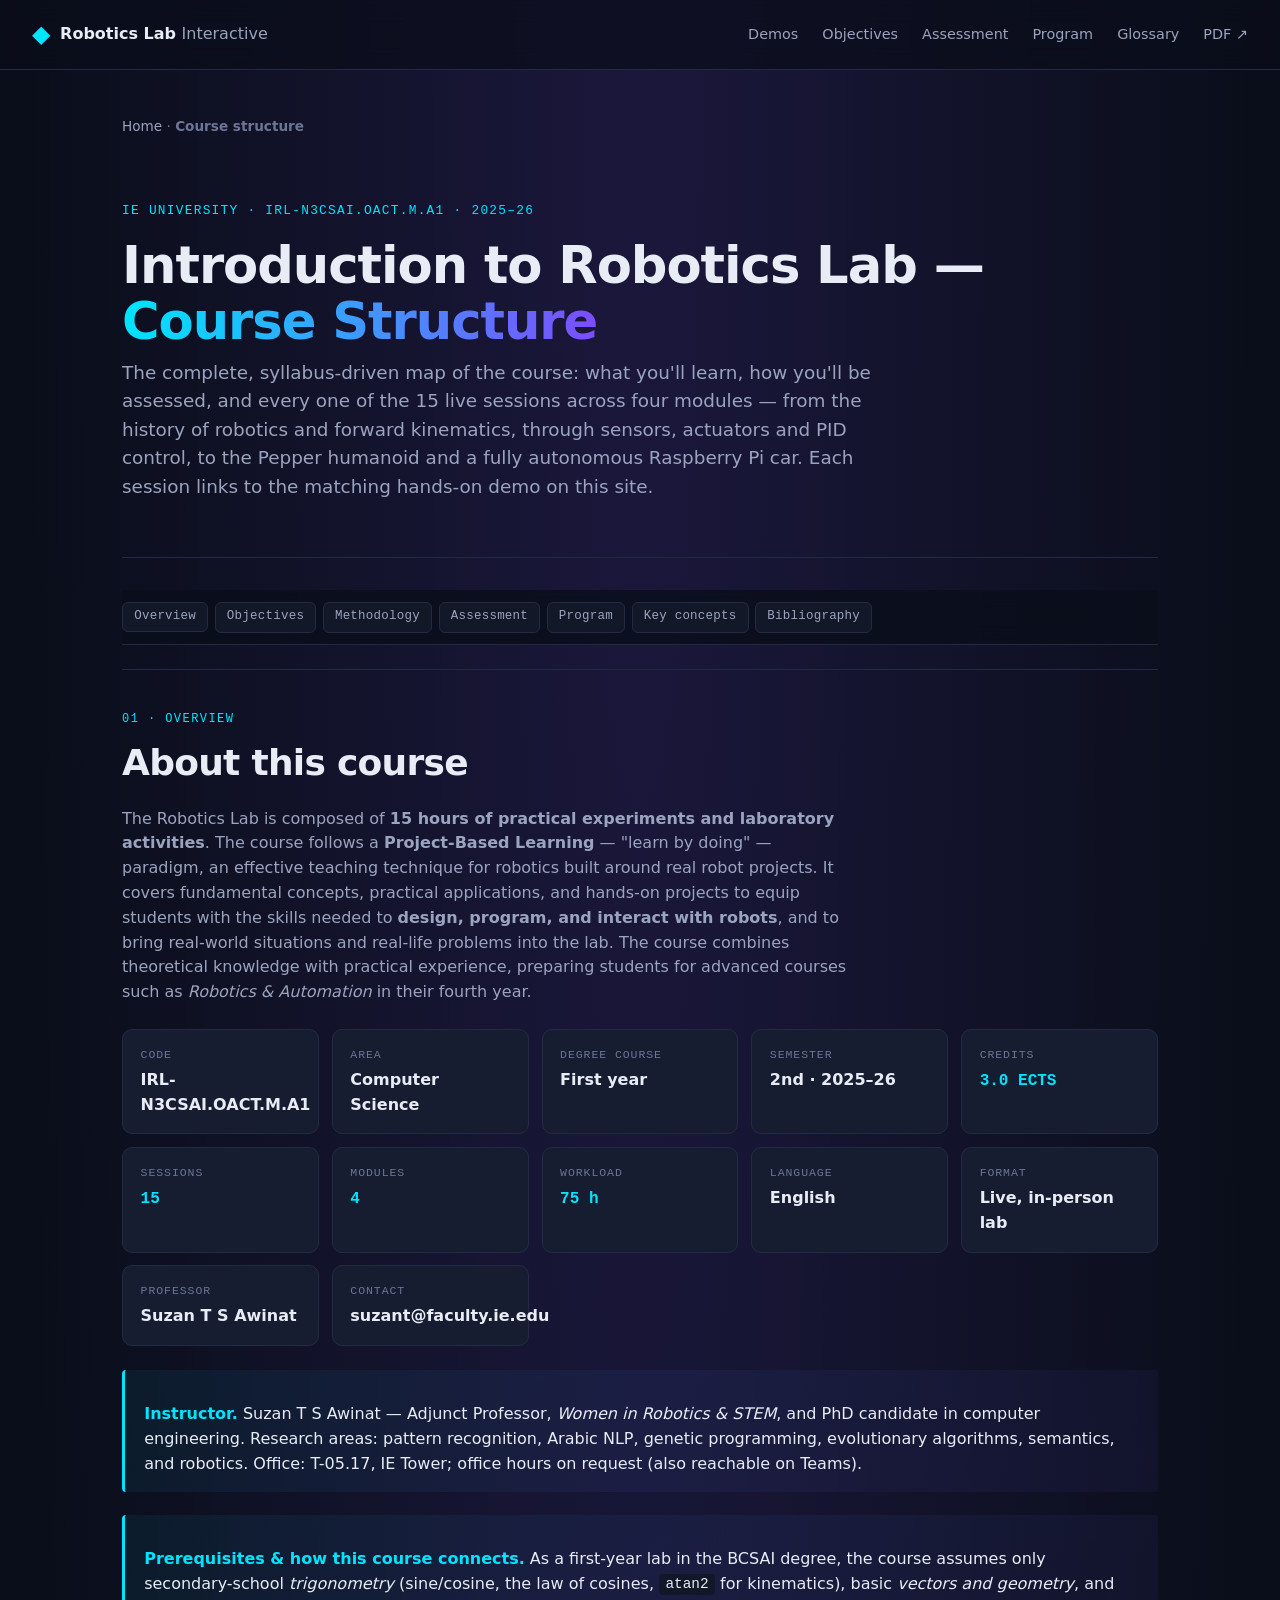
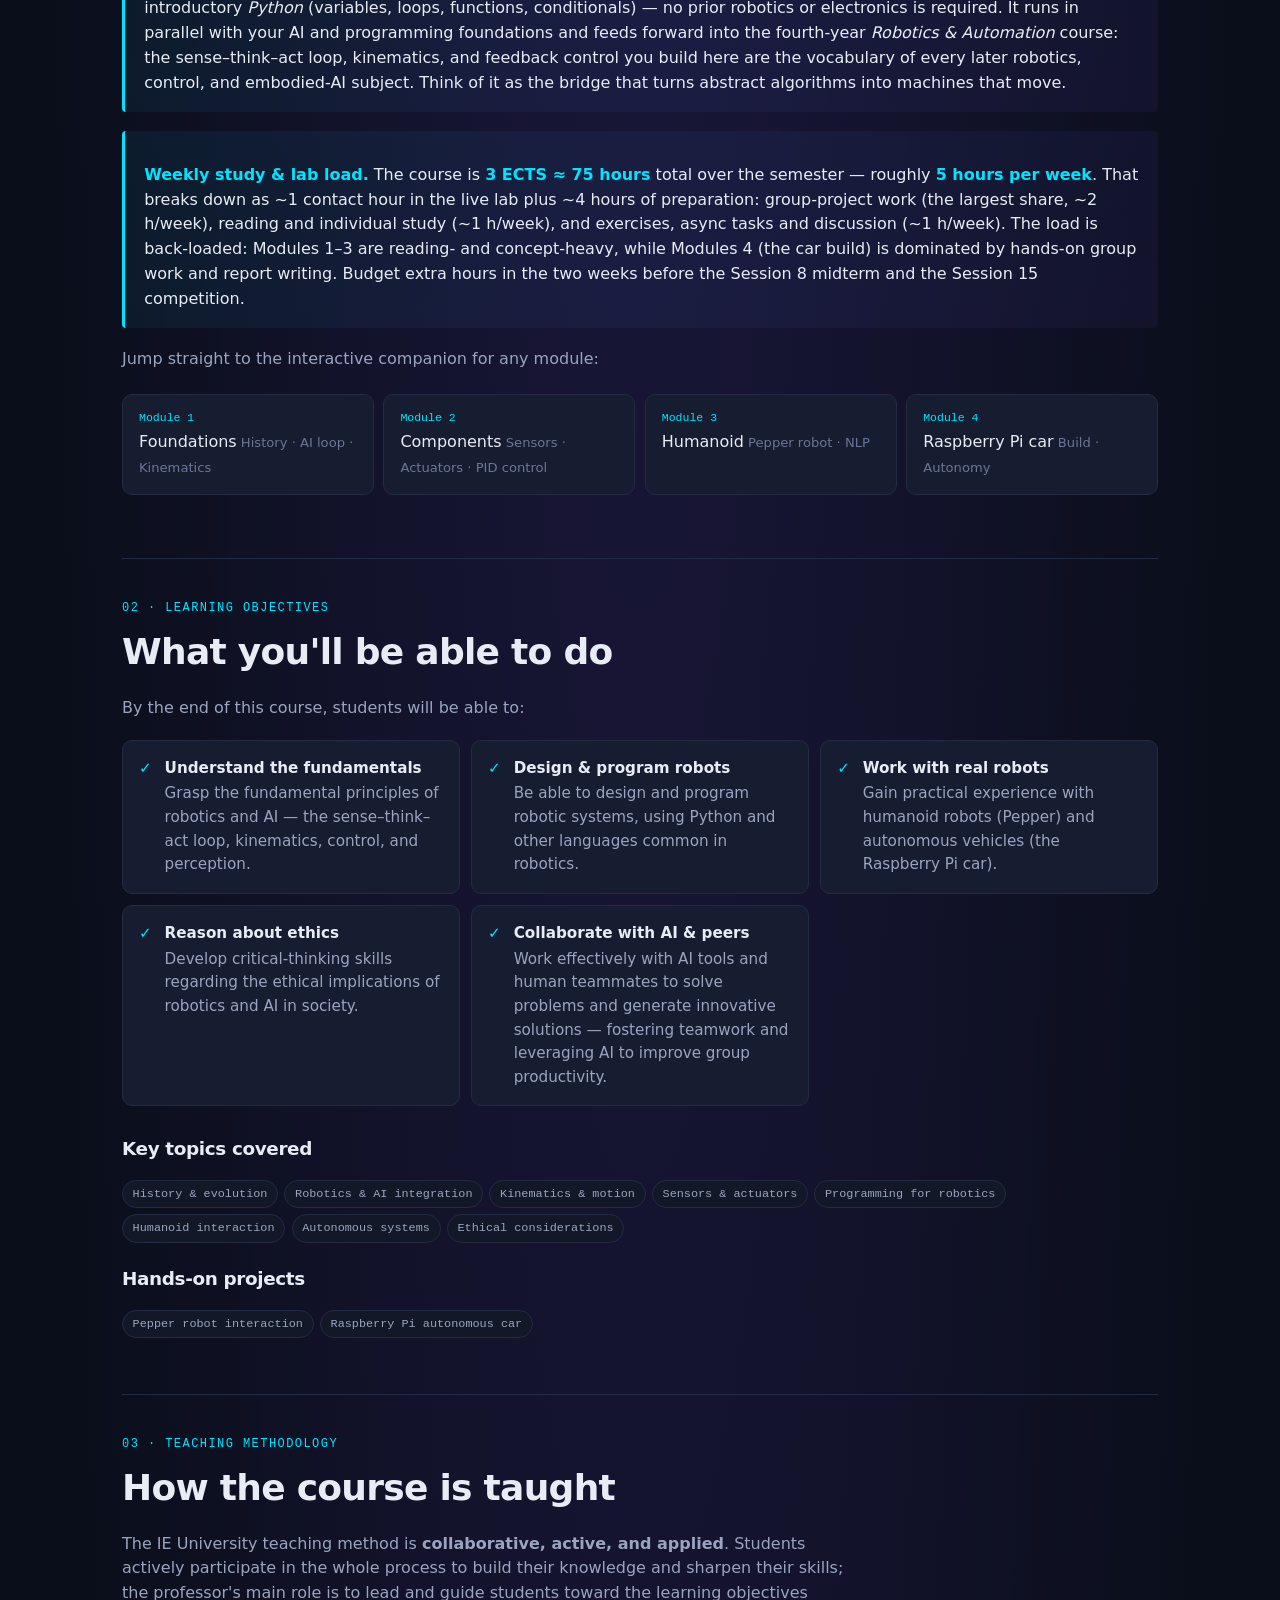
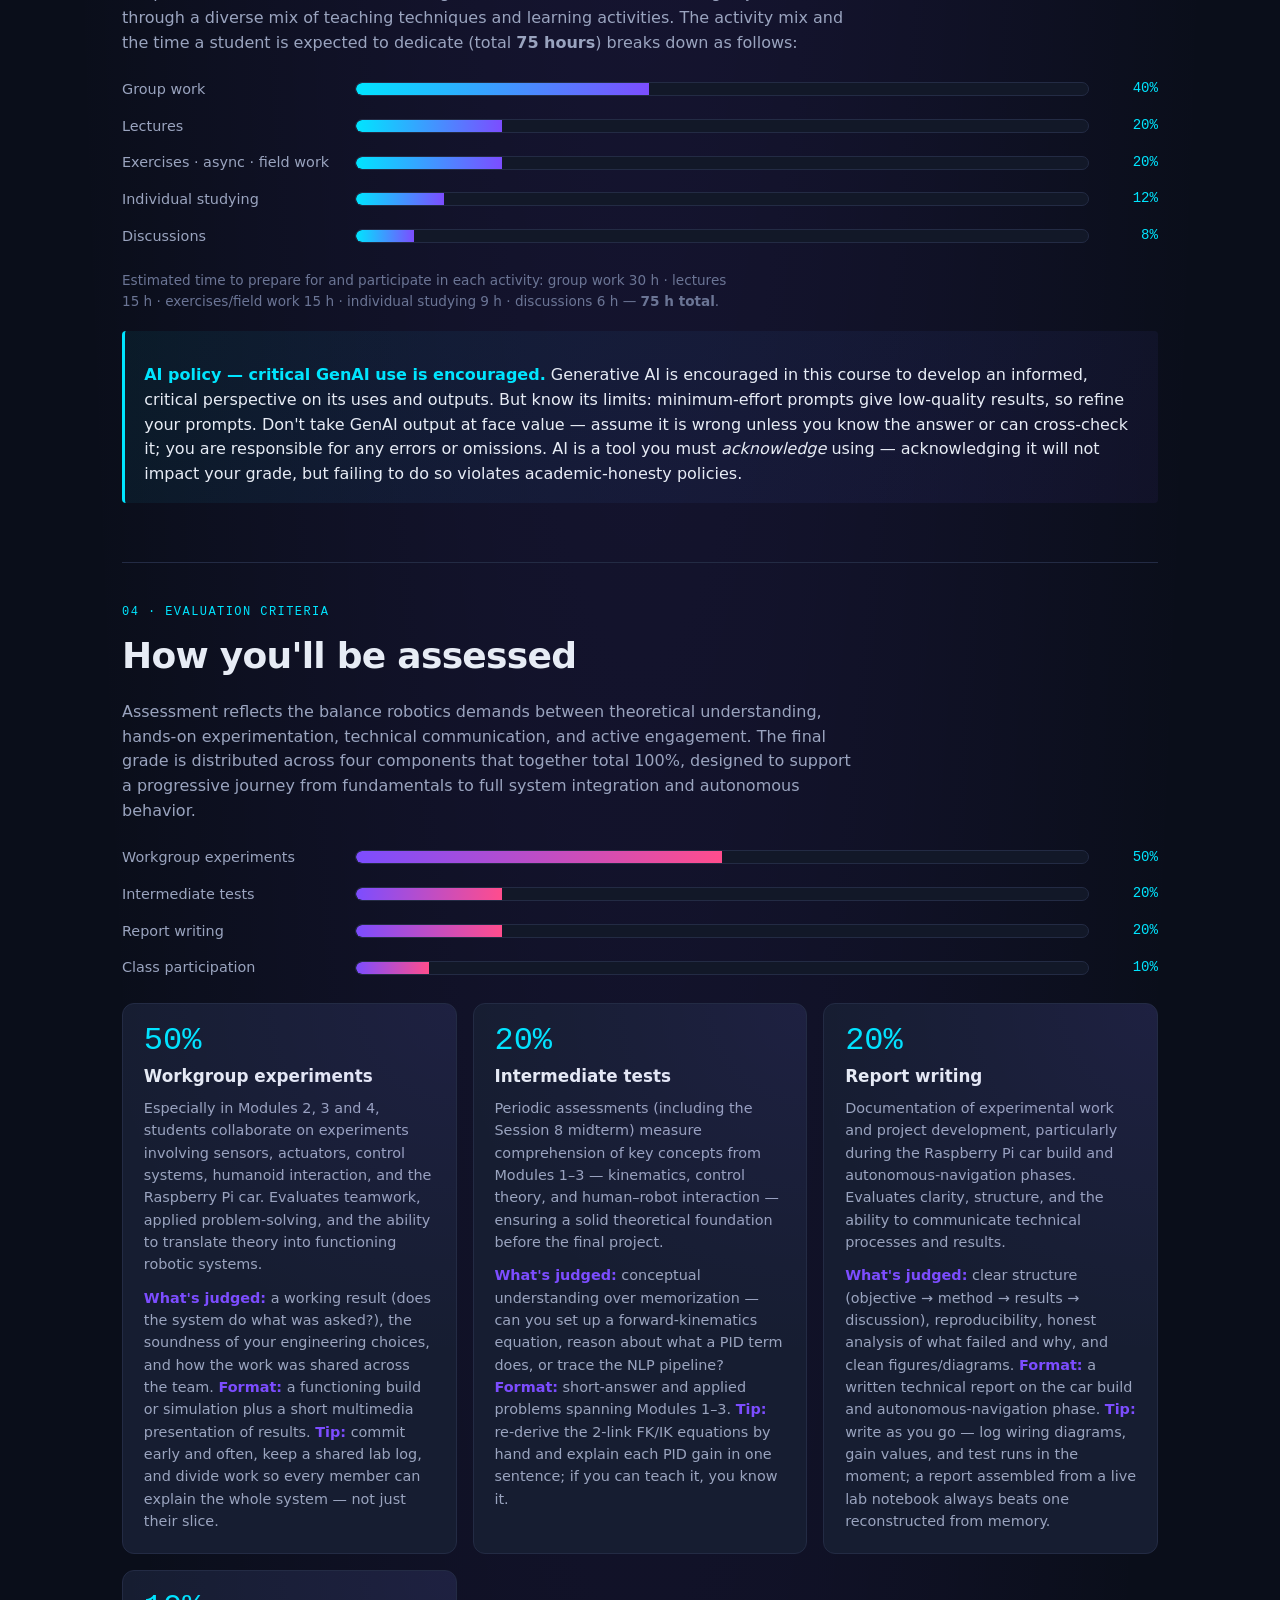
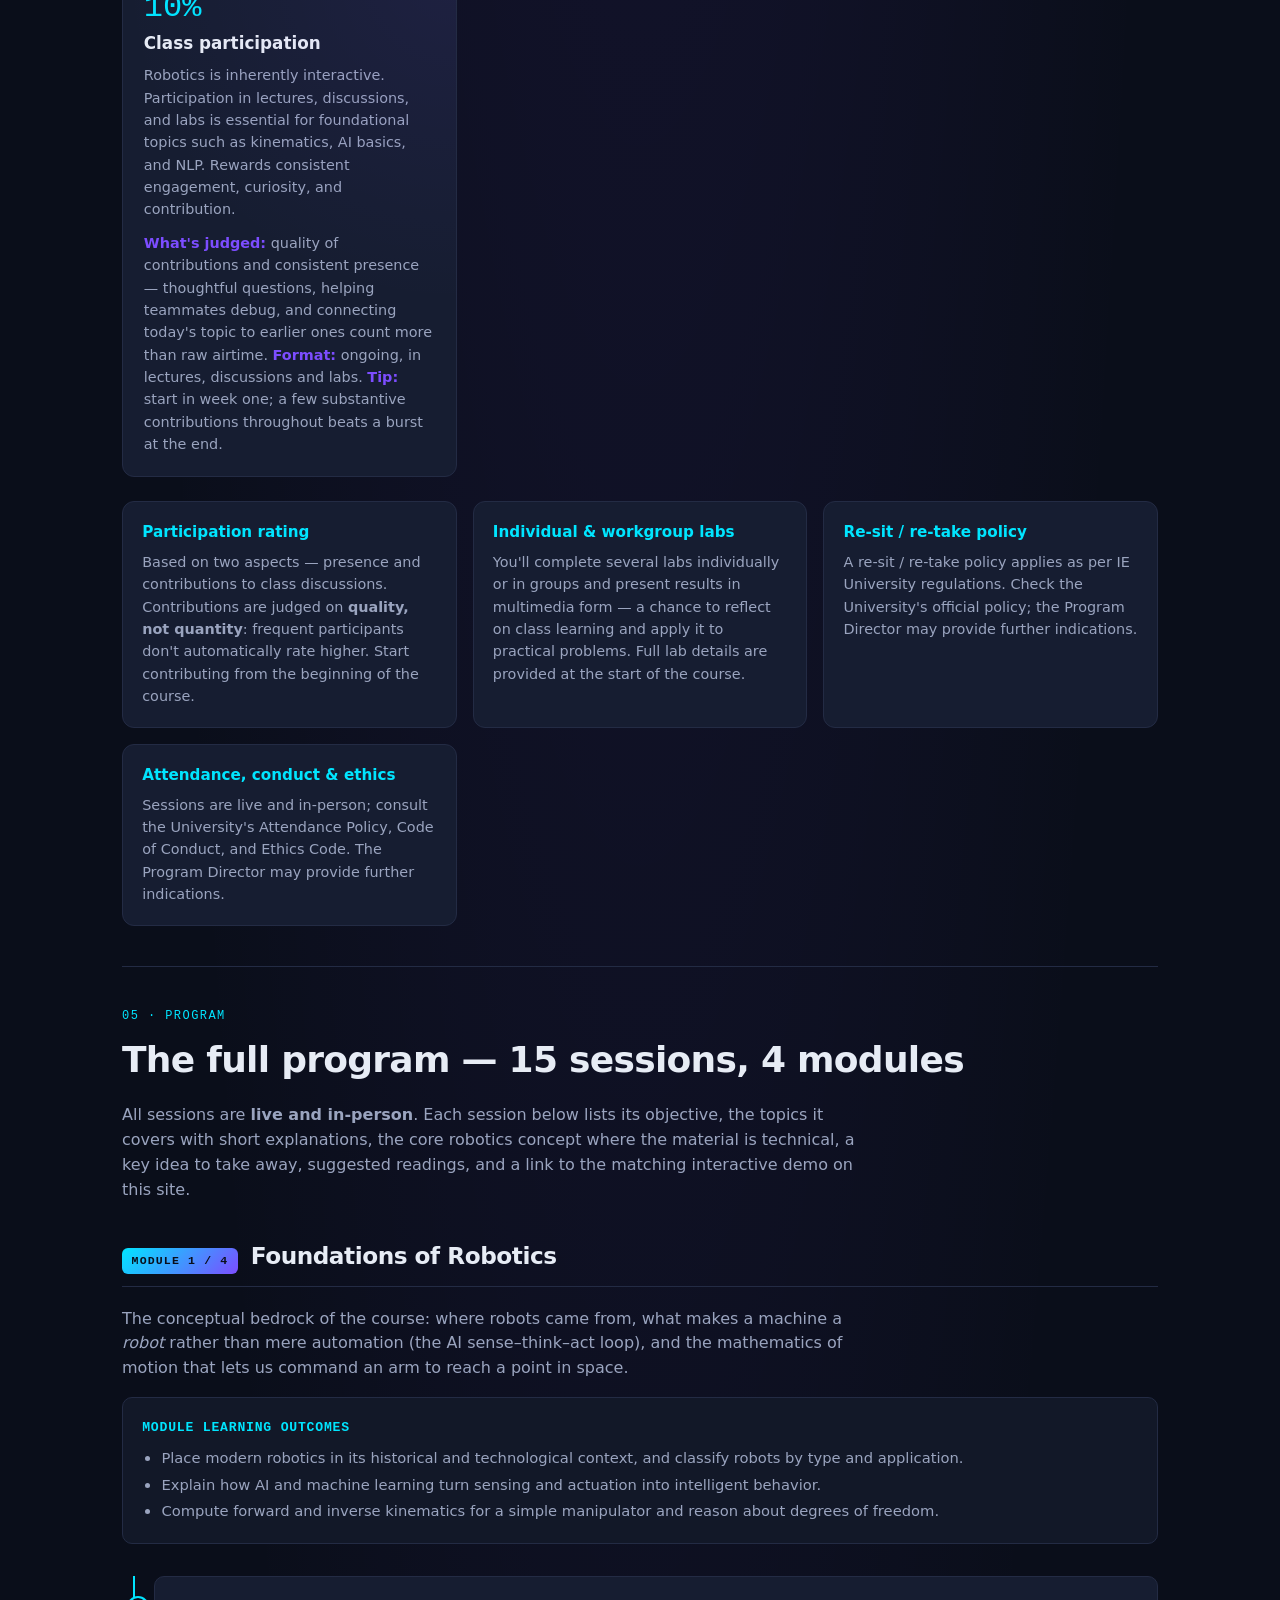
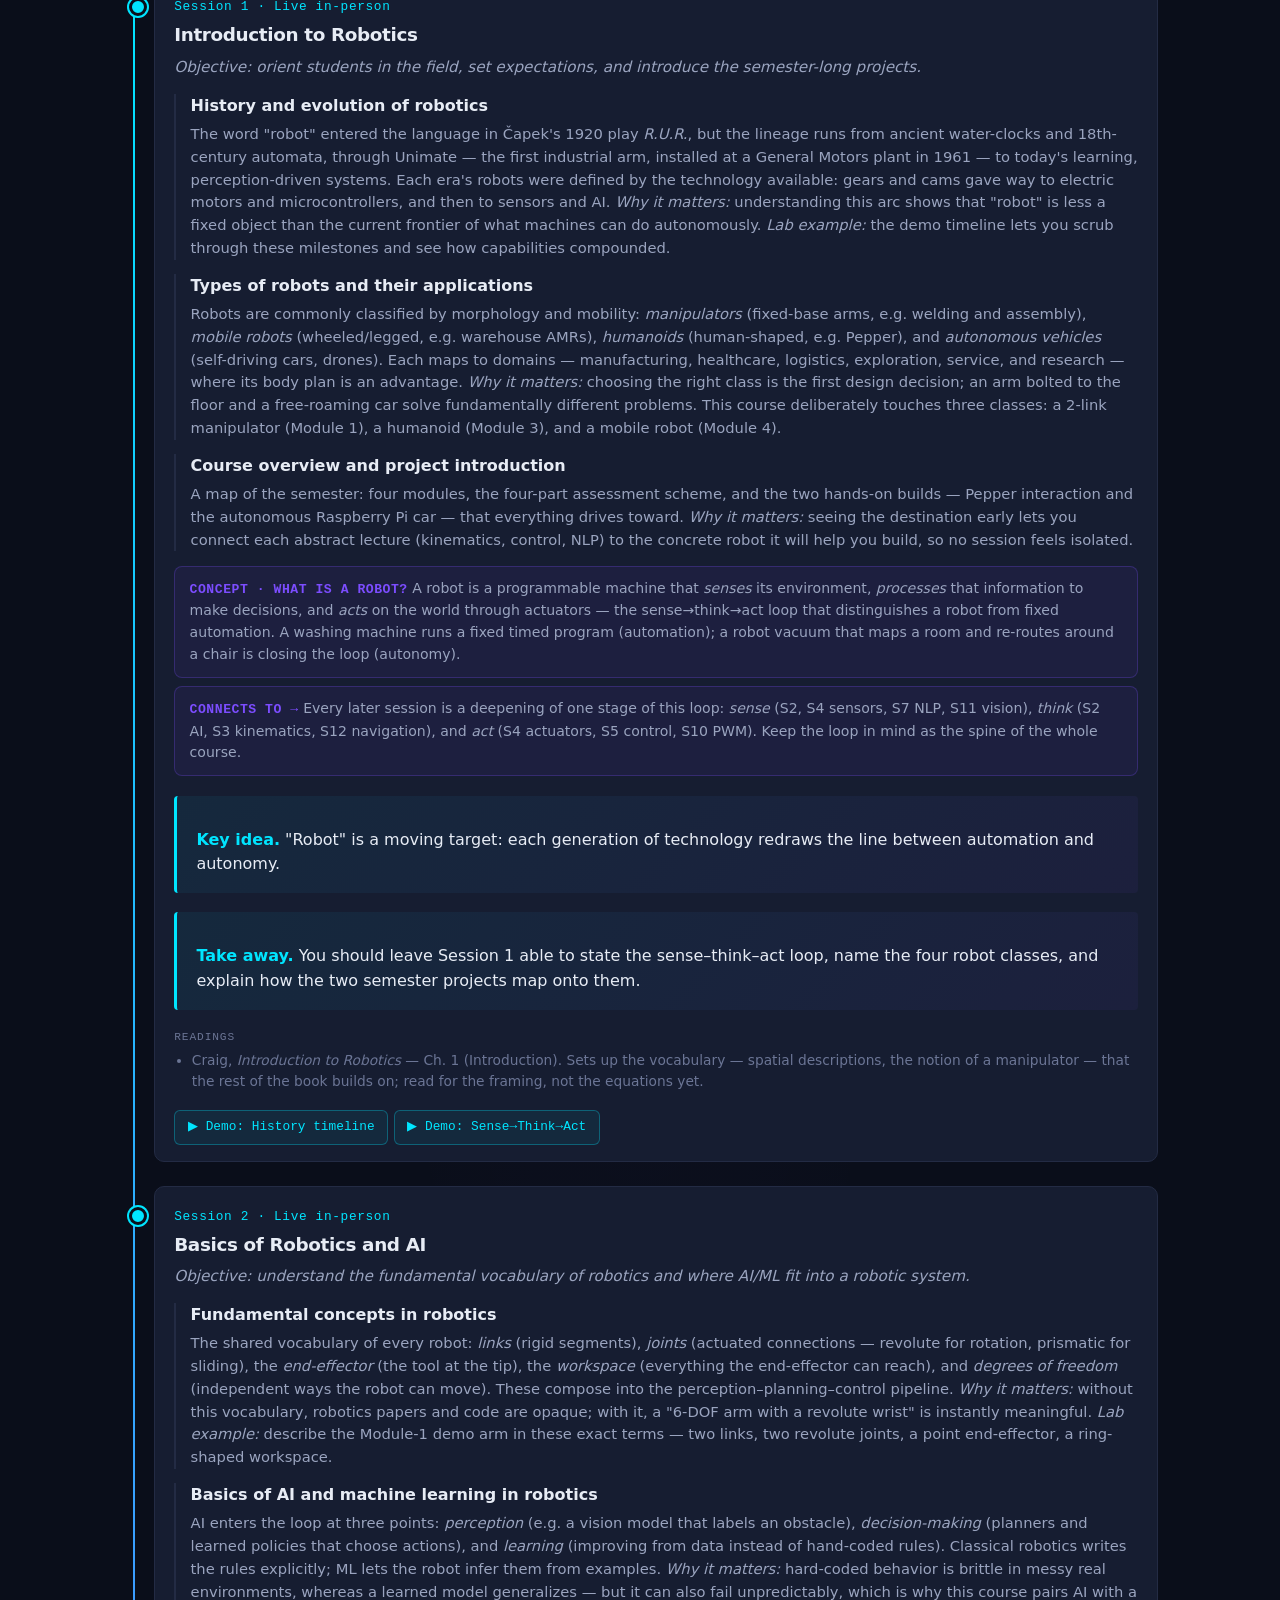
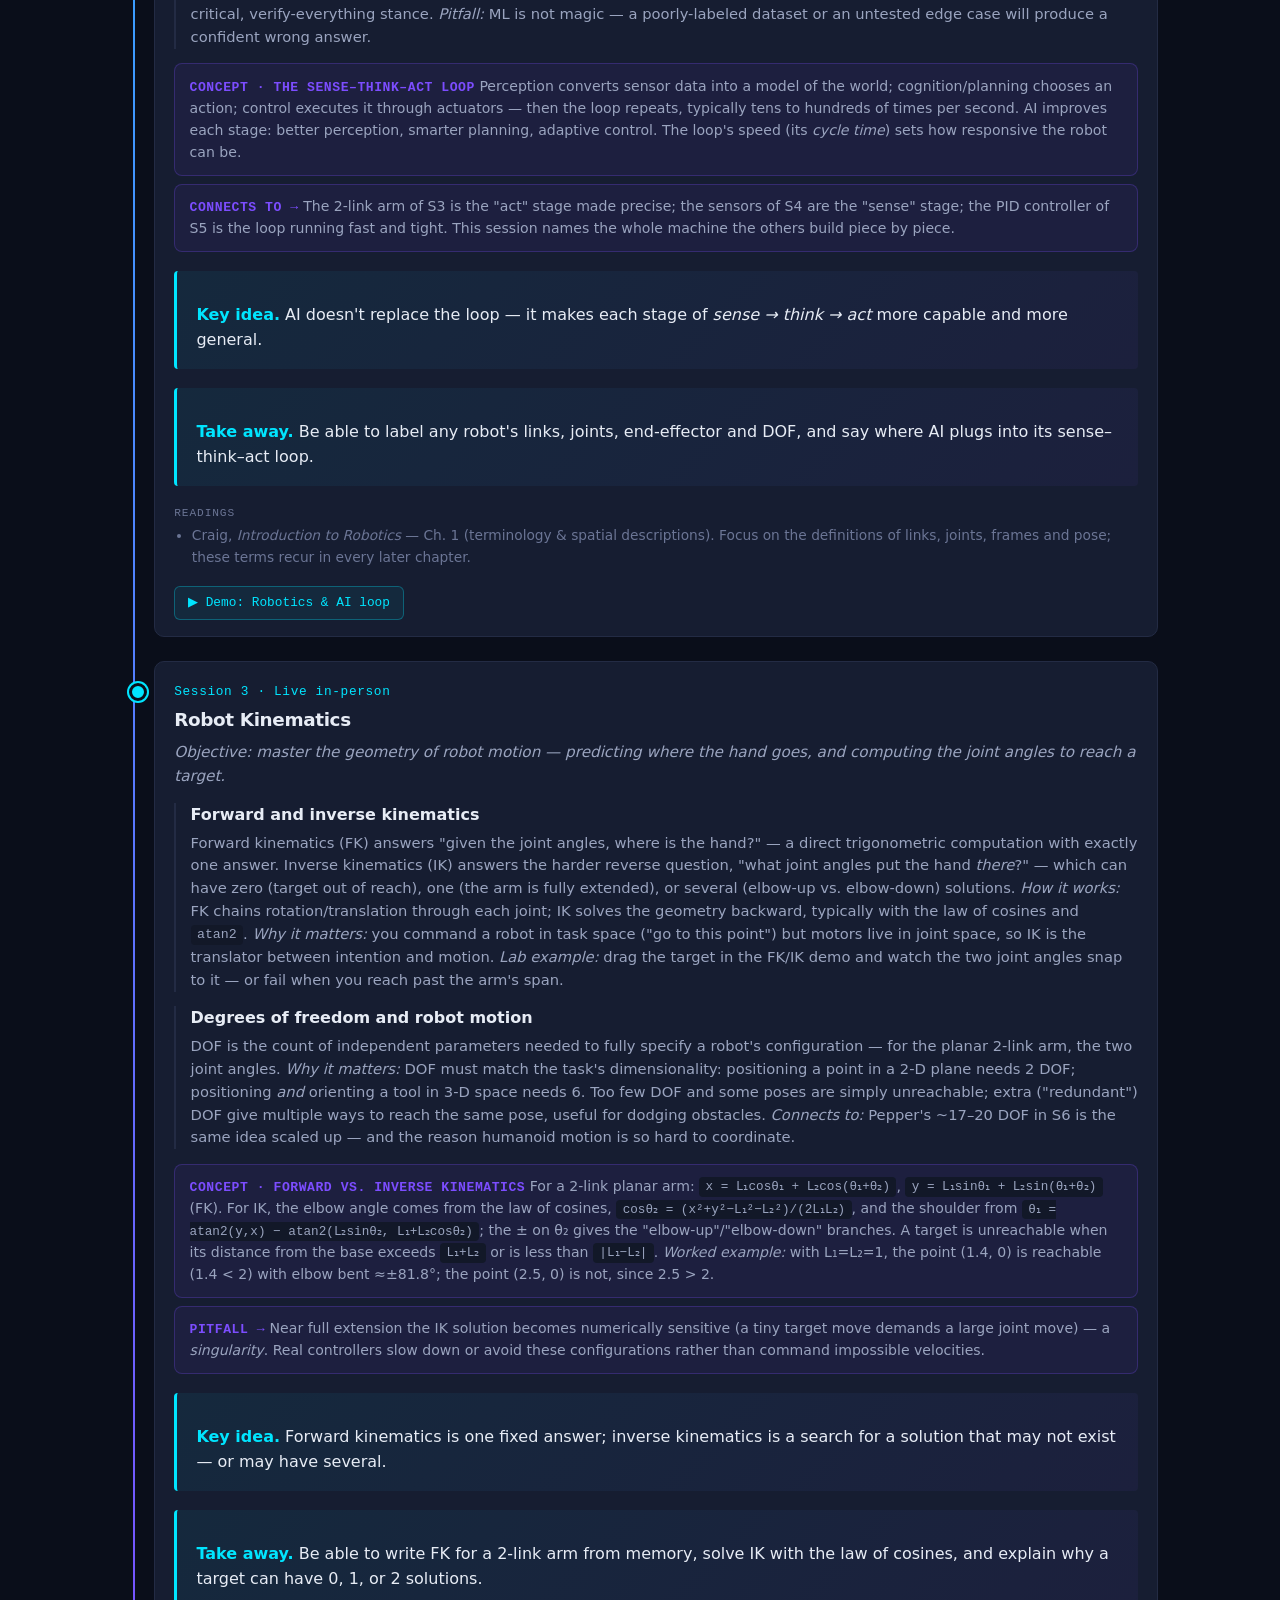
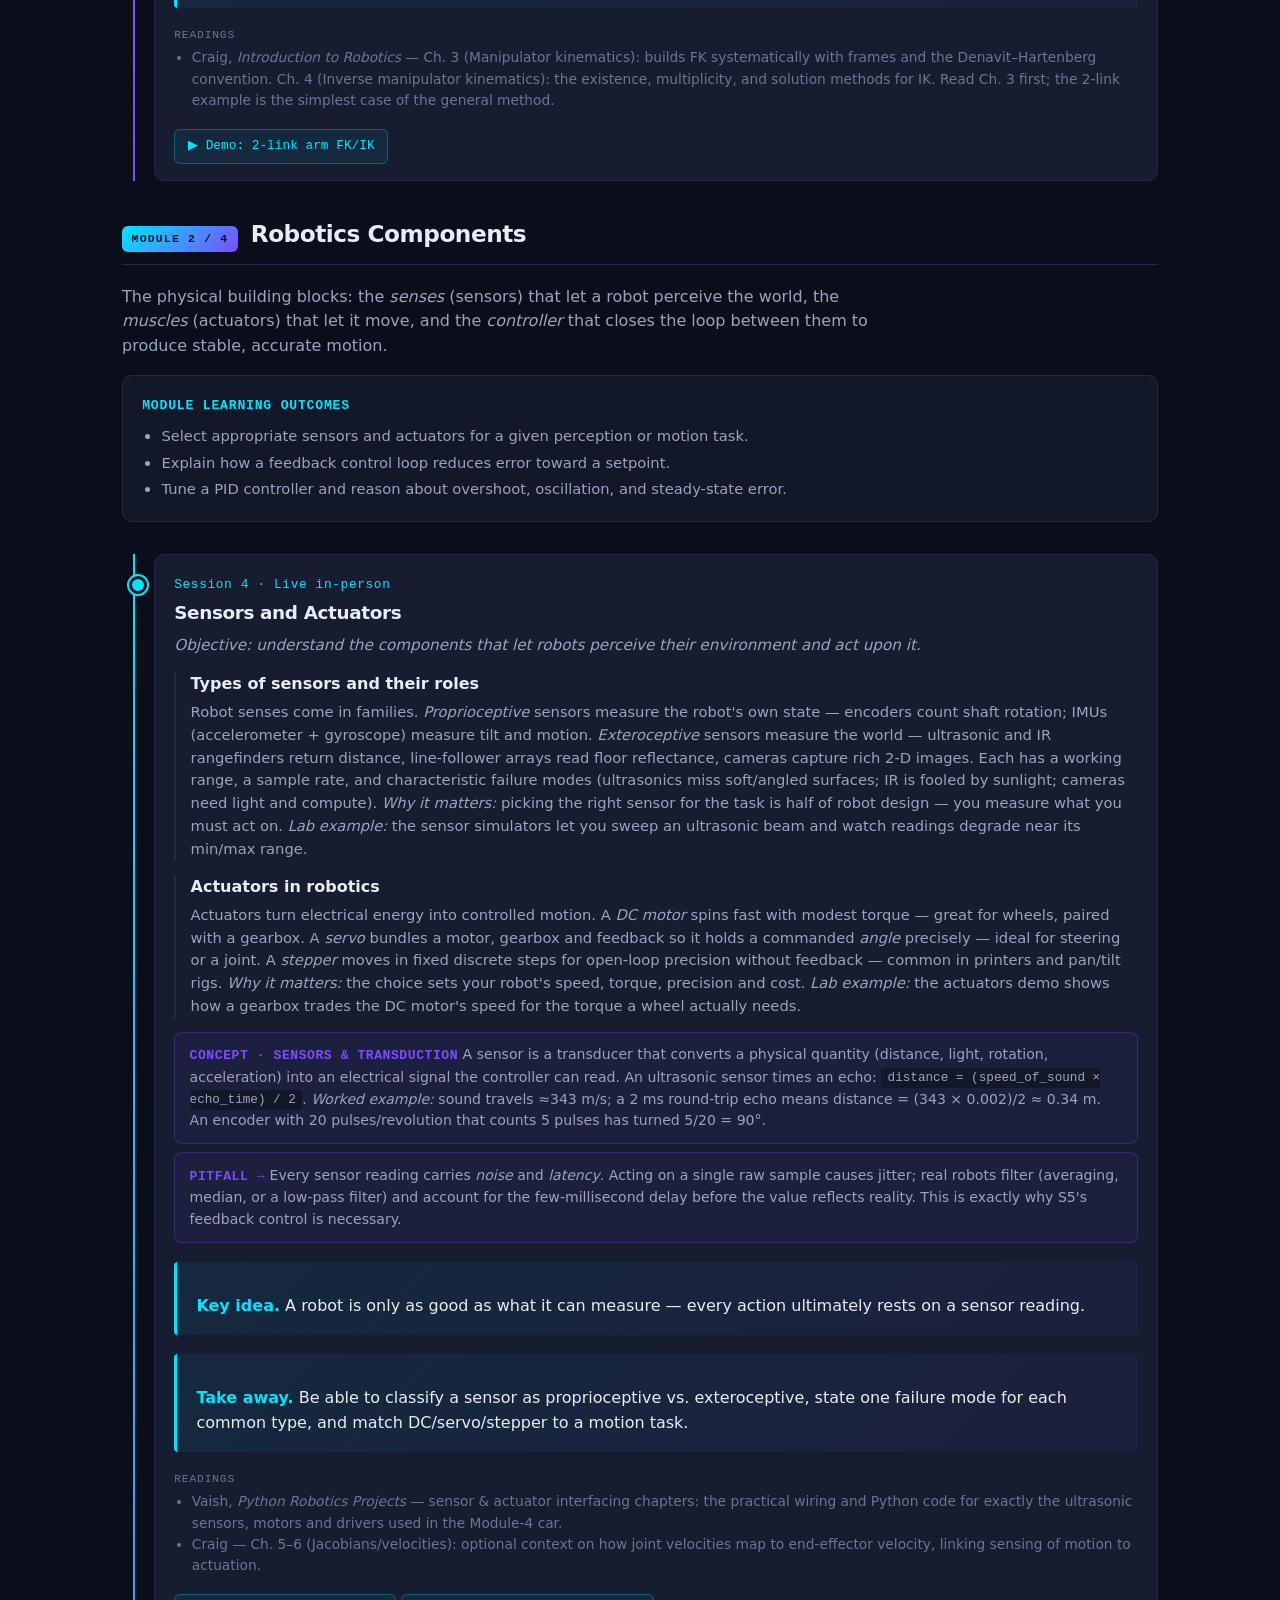
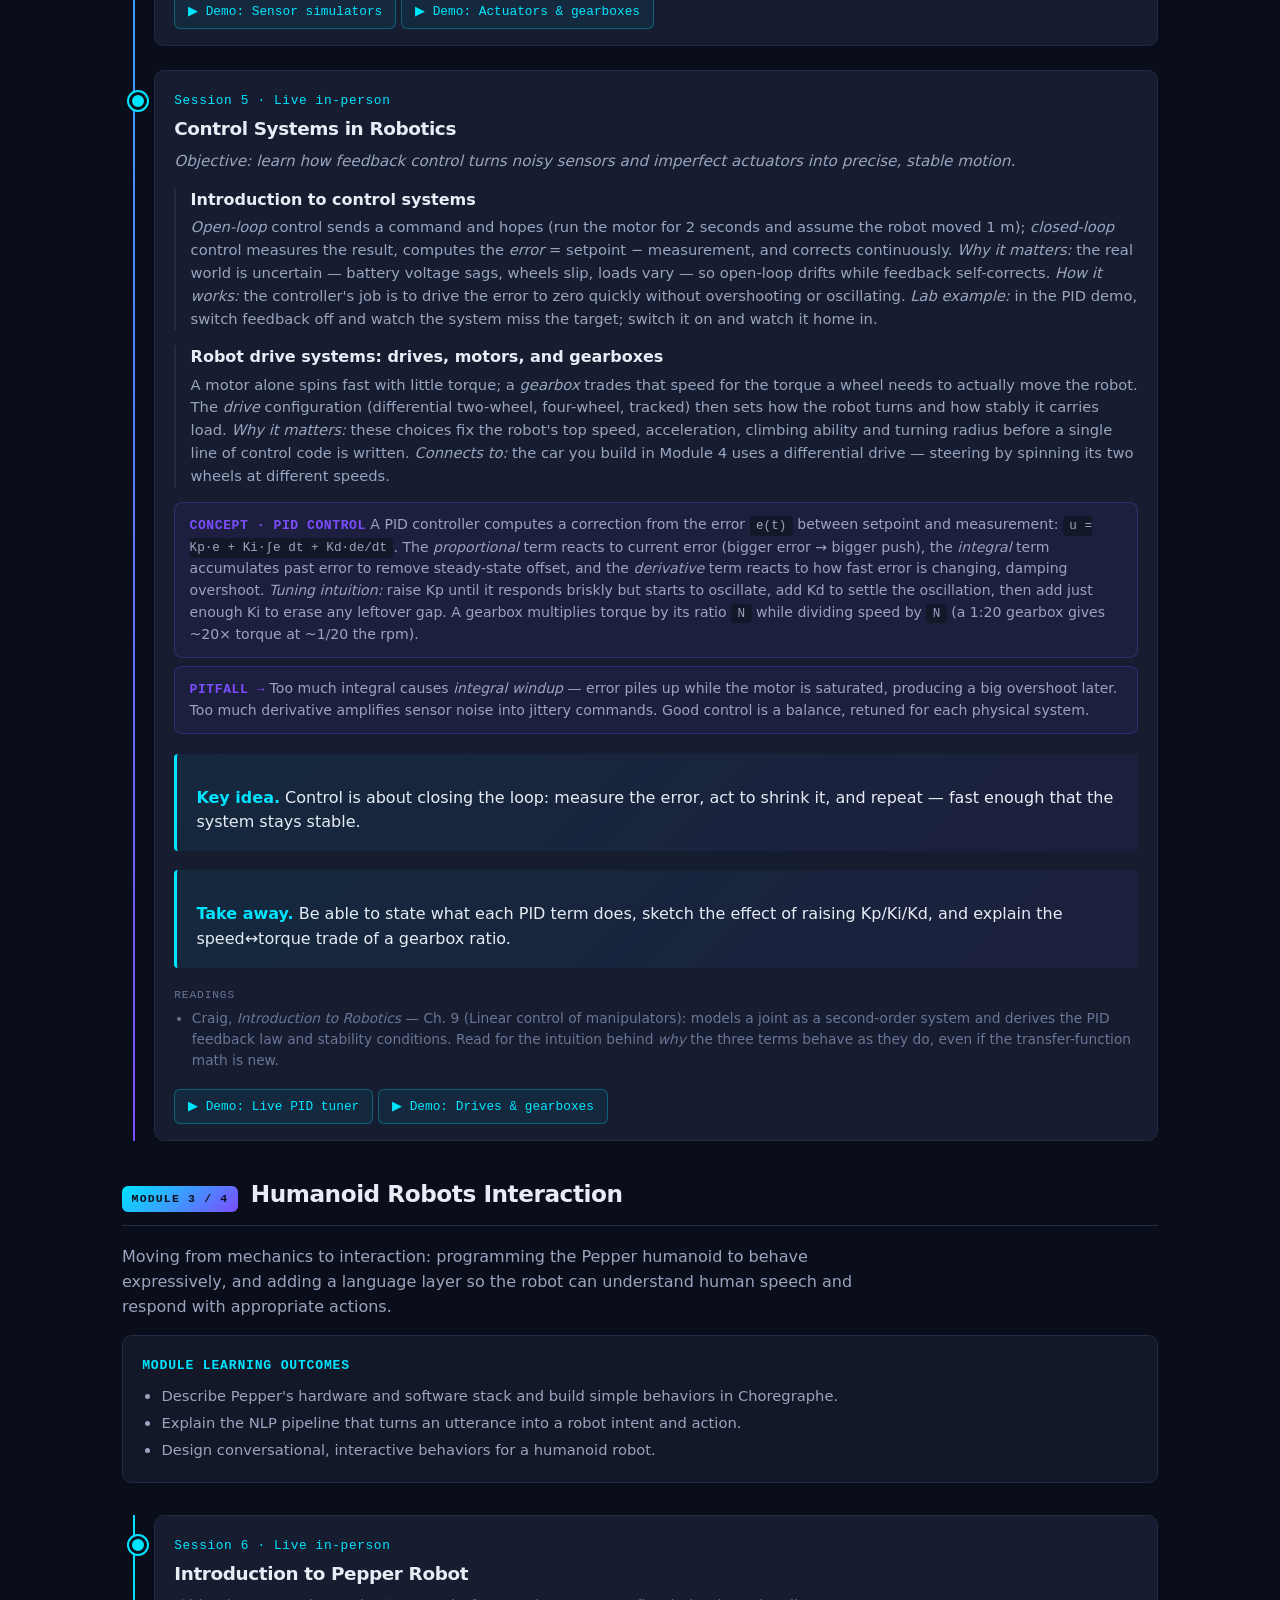
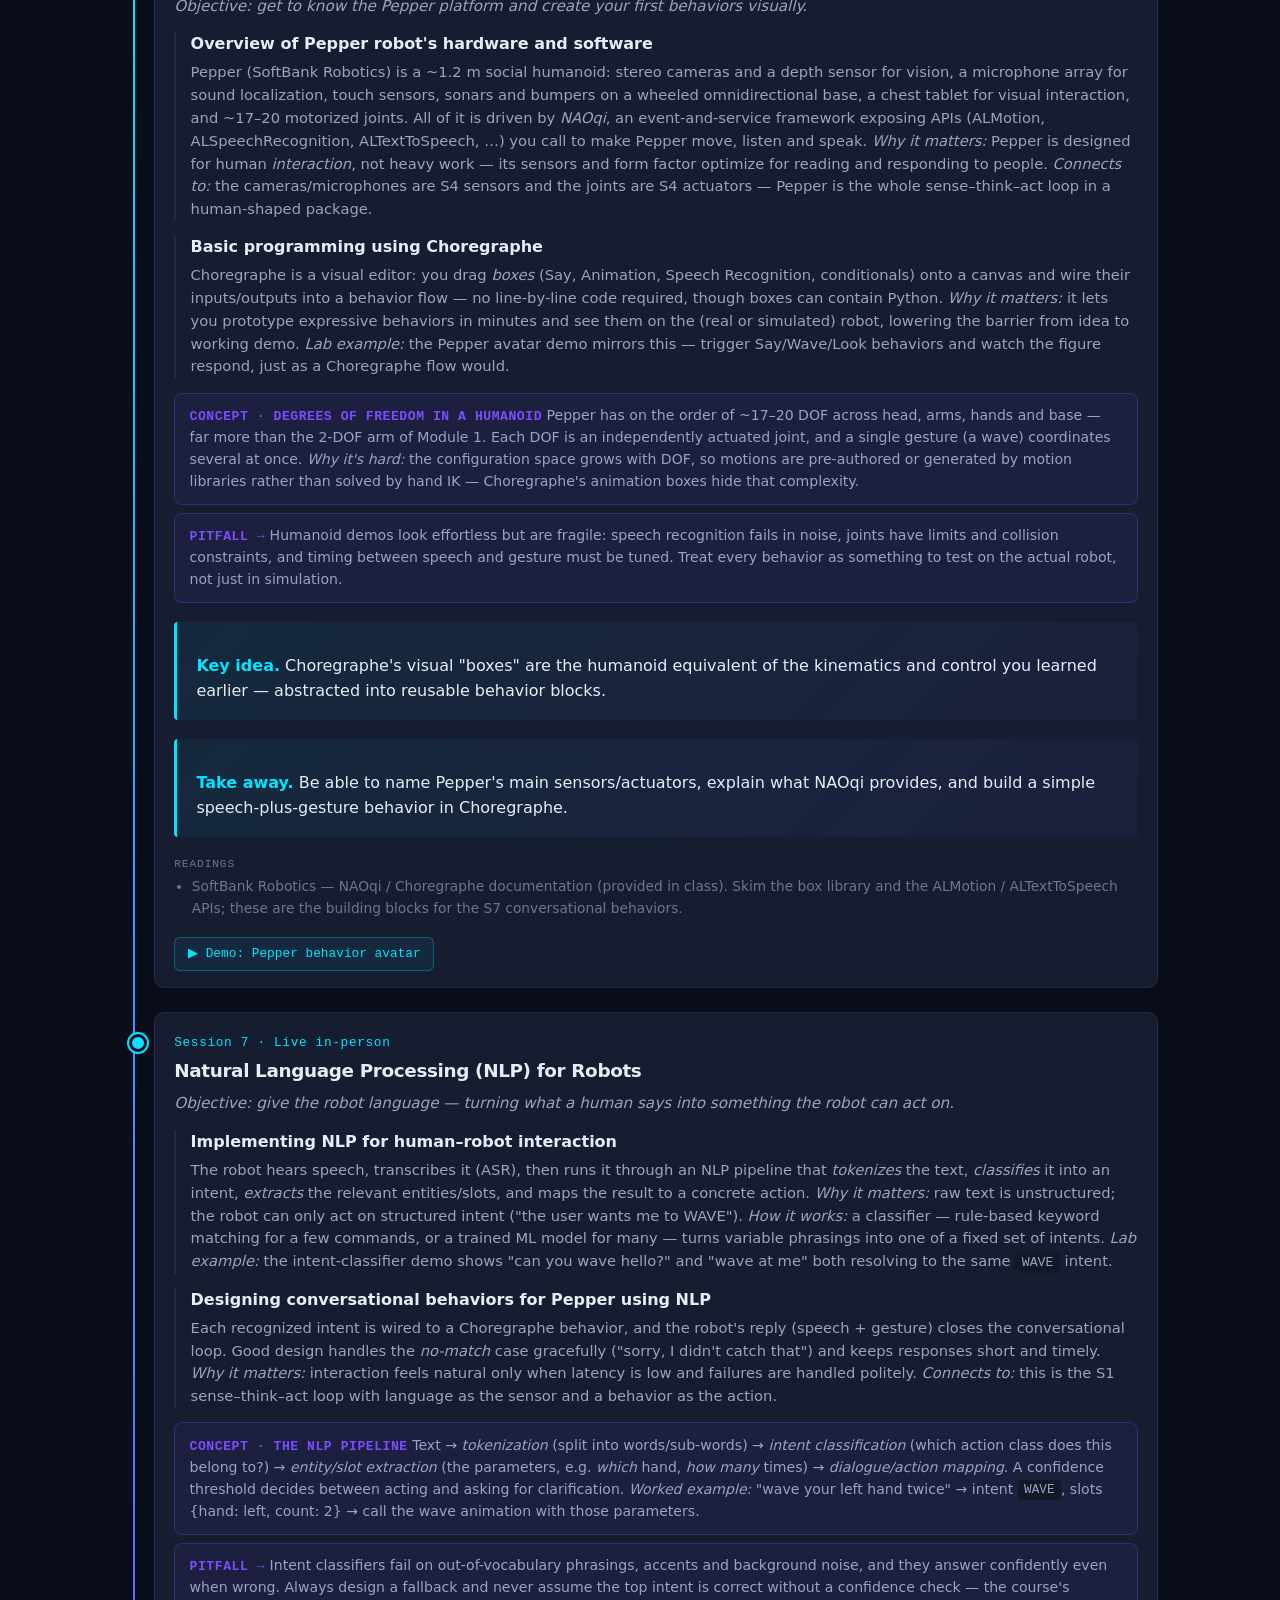
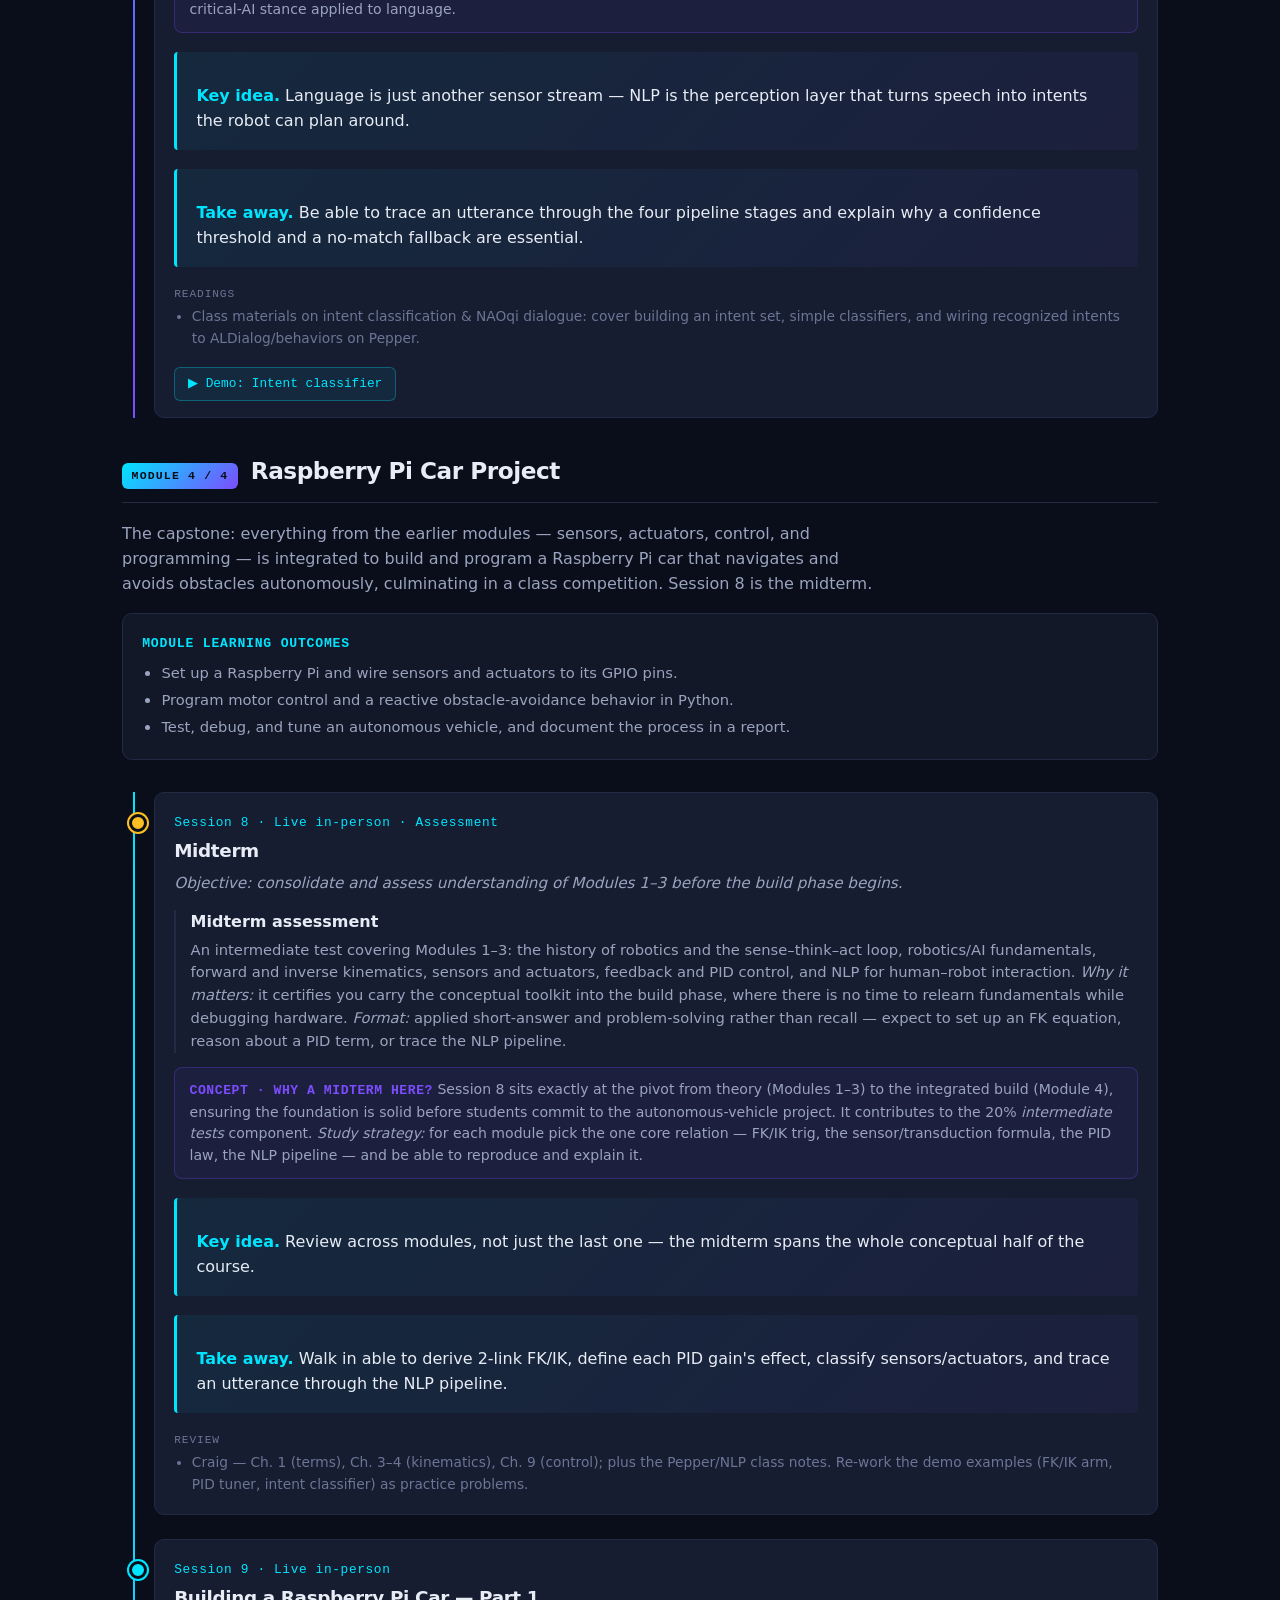
==== commit 8c4e99c5: "Deepen course page further (fuller per-session detail, examples, expanded glossary)" ====
--- a/course.html
+++ b/course.html
@@ -208,6 +208,14 @@
       <p><strong>Instructor.</strong> Suzan T S Awinat — Adjunct Professor, <em>Women in Robotics &amp; STEM</em>, and PhD candidate in computer engineering. Research areas: pattern recognition, Arabic NLP, genetic programming, evolutionary algorithms, semantics, and robotics. Office: T-05.17, IE Tower; office hours on request (also reachable on Teams).</p>
     </div>
 
+    <div class="callout" style="margin-top:1.4rem;">
+      <p><strong>Prerequisites &amp; how this course connects.</strong> As a first-year lab in the BCSAI degree, the course assumes only secondary-school <em>trigonometry</em> (sine/cosine, the law of cosines, <code>atan2</code> for kinematics), basic <em>vectors and geometry</em>, and introductory <em>Python</em> (variables, loops, functions, conditionals) — no prior robotics or electronics is required. It runs in parallel with your AI and programming foundations and feeds forward into the fourth-year <em>Robotics &amp; Automation</em> course: the sense–think–act loop, kinematics, and feedback control you build here are the vocabulary of every later robotics, control, and embodied-AI subject. Think of it as the bridge that turns abstract algorithms into machines that move.</p>
+    </div>
+
+    <div class="callout">
+      <p><strong>Weekly study &amp; lab load.</strong> The course is <strong>3 ECTS ≈ 75 hours</strong> total over the semester — roughly <strong>5 hours per week</strong>. That breaks down as ~1 contact hour in the live lab plus ~4 hours of preparation: group-project work (the largest share, ~2 h/week), reading and individual study (~1 h/week), and exercises, async tasks and discussion (~1 h/week). The load is back-loaded: Modules 1–3 are reading- and concept-heavy, while Modules 4 (the car build) is dominated by hands-on group work and report writing. Budget extra hours in the two weeks before the Session 8 midterm and the Session 15 competition.</p>
+    </div>
+
     <p style="margin-top:1.2rem;">Jump straight to the interactive companion for any module:</p>
     <div class="mod-map">
       <a href="index.html#m1"><span>Module 1</span>Foundations<small> History · AI loop · Kinematics</small></a>
@@ -285,21 +293,25 @@
         <span class="pct">50%</span>
         <h4>Workgroup experiments</h4>
         <p>Especially in Modules 2, 3 and 4, students collaborate on experiments involving sensors, actuators, control systems, humanoid interaction, and the Raspberry Pi car. Evaluates teamwork, applied problem-solving, and the ability to translate theory into functioning robotic systems.</p>
+        <p style="margin-top:0.7rem;"><strong style="color:var(--accent-2);">What's judged:</strong> a working result (does the system do what was asked?), the soundness of your engineering choices, and how the work was shared across the team. <strong style="color:var(--accent-2);">Format:</strong> a functioning build or simulation plus a short multimedia presentation of results. <strong style="color:var(--accent-2);">Tip:</strong> commit early and often, keep a shared lab log, and divide work so every member can explain the whole system — not just their slice.</p>
       </div>
       <div class="comp">
         <span class="pct">20%</span>
         <h4>Intermediate tests</h4>
         <p>Periodic assessments (including the Session 8 midterm) measure comprehension of key concepts from Modules 1–3 — kinematics, control theory, and human–robot interaction — ensuring a solid theoretical foundation before the final project.</p>
+        <p style="margin-top:0.7rem;"><strong style="color:var(--accent-2);">What's judged:</strong> conceptual understanding over memorization — can you set up a forward-kinematics equation, reason about what a PID term does, or trace the NLP pipeline? <strong style="color:var(--accent-2);">Format:</strong> short-answer and applied problems spanning Modules 1–3. <strong style="color:var(--accent-2);">Tip:</strong> re-derive the 2-link FK/IK equations by hand and explain each PID gain in one sentence; if you can teach it, you know it.</p>
       </div>
       <div class="comp">
         <span class="pct">20%</span>
         <h4>Report writing</h4>
         <p>Documentation of experimental work and project development, particularly during the Raspberry Pi car build and autonomous-navigation phases. Evaluates clarity, structure, and the ability to communicate technical processes and results.</p>
+        <p style="margin-top:0.7rem;"><strong style="color:var(--accent-2);">What's judged:</strong> clear structure (objective → method → results → discussion), reproducibility, honest analysis of what failed and why, and clean figures/diagrams. <strong style="color:var(--accent-2);">Format:</strong> a written technical report on the car build and autonomous-navigation phase. <strong style="color:var(--accent-2);">Tip:</strong> write as you go — log wiring diagrams, gain values, and test runs in the moment; a report assembled from a live lab notebook always beats one reconstructed from memory.</p>
       </div>
       <div class="comp">
         <span class="pct">10%</span>
         <h4>Class participation</h4>
         <p>Robotics is inherently interactive. Participation in lectures, discussions, and labs is essential for foundational topics such as kinematics, AI basics, and NLP. Rewards consistent engagement, curiosity, and contribution.</p>
+        <p style="margin-top:0.7rem;"><strong style="color:var(--accent-2);">What's judged:</strong> quality of contributions and consistent presence — thoughtful questions, helping teammates debug, and connecting today's topic to earlier ones count more than raw airtime. <strong style="color:var(--accent-2);">Format:</strong> ongoing, in lectures, discussions and labs. <strong style="color:var(--accent-2);">Tip:</strong> start in week one; a few substantive contributions throughout beats a burst at the end.</p>
       </div>
     </div>
 
@@ -348,12 +360,14 @@
           <span class="sx-no">Session 1 · Live in-person</span>
           <h3>Introduction to Robotics</h3>
           <p class="sx-obj">Objective: orient students in the field, set expectations, and introduce the semester-long projects.</p>
-          <div class="topic"><h5>History and evolution of robotics</h5><p>From early mechanical automata through industrial arms to today's intelligent, learning systems — how the definition of "robot" has shifted over time.</p></div>
-          <div class="topic"><h5>Types of robots and their applications</h5><p>Manipulators, mobile robots, humanoids, and autonomous vehicles, mapped to real-world domains: manufacturing, healthcare, service, exploration, and research.</p></div>
-          <div class="topic"><h5>Course overview and project introduction</h5><p>The four modules, the assessment scheme, and the two hands-on builds (Pepper interaction and the Raspberry Pi car) that the semester drives toward.</p></div>
-          <div class="concept"><b>Concept · what is a robot?</b> A robot is a programmable machine that <em>senses</em> its environment, <em>processes</em> that information to make decisions, and <em>acts</em> on the world through actuators — the sense→think→act loop that distinguishes a robot from fixed automation.</div>
+          <div class="topic"><h5>History and evolution of robotics</h5><p>The word "robot" entered the language in Čapek's 1920 play <em>R.U.R.</em>, but the lineage runs from ancient water-clocks and 18th-century automata, through Unimate — the first industrial arm, installed at a General Motors plant in 1961 — to today's learning, perception-driven systems. Each era's robots were defined by the technology available: gears and cams gave way to electric motors and microcontrollers, and then to sensors and AI. <em>Why it matters:</em> understanding this arc shows that "robot" is less a fixed object than the current frontier of what machines can do autonomously. <em>Lab example:</em> the demo timeline lets you scrub through these milestones and see how capabilities compounded.</p></div>
+          <div class="topic"><h5>Types of robots and their applications</h5><p>Robots are commonly classified by morphology and mobility: <em>manipulators</em> (fixed-base arms, e.g. welding and assembly), <em>mobile robots</em> (wheeled/legged, e.g. warehouse AMRs), <em>humanoids</em> (human-shaped, e.g. Pepper), and <em>autonomous vehicles</em> (self-driving cars, drones). Each maps to domains — manufacturing, healthcare, logistics, exploration, service, and research — where its body plan is an advantage. <em>Why it matters:</em> choosing the right class is the first design decision; an arm bolted to the floor and a free-roaming car solve fundamentally different problems. This course deliberately touches three classes: a 2-link manipulator (Module 1), a humanoid (Module 3), and a mobile robot (Module 4).</p></div>
+          <div class="topic"><h5>Course overview and project introduction</h5><p>A map of the semester: four modules, the four-part assessment scheme, and the two hands-on builds — Pepper interaction and the autonomous Raspberry Pi car — that everything drives toward. <em>Why it matters:</em> seeing the destination early lets you connect each abstract lecture (kinematics, control, NLP) to the concrete robot it will help you build, so no session feels isolated.</p></div>
+          <div class="concept"><b>Concept · what is a robot?</b> A robot is a programmable machine that <em>senses</em> its environment, <em>processes</em> that information to make decisions, and <em>acts</em> on the world through actuators — the sense→think→act loop that distinguishes a robot from fixed automation. A washing machine runs a fixed timed program (automation); a robot vacuum that maps a room and re-routes around a chair is closing the loop (autonomy).</div>
+          <div class="concept"><b>Connects to →</b> Every later session is a deepening of one stage of this loop: <em>sense</em> (S2, S4 sensors, S7 NLP, S11 vision), <em>think</em> (S2 AI, S3 kinematics, S12 navigation), and <em>act</em> (S4 actuators, S5 control, S10 PWM). Keep the loop in mind as the spine of the whole course.</div>
           <div class="callout"><p><strong>Key idea.</strong> "Robot" is a moving target: each generation of technology redraws the line between automation and autonomy.</p></div>
-          <div class="readings"><span class="lbl">Readings</span><ul><li>Craig, <em>Introduction to Robotics</em> — Ch. 1 (Introduction).</li></ul></div>
+          <div class="callout"><p><strong>Take away.</strong> You should leave Session 1 able to state the sense–think–act loop, name the four robot classes, and explain how the two semester projects map onto them.</p></div>
+          <div class="readings"><span class="lbl">Readings</span><ul><li>Craig, <em>Introduction to Robotics</em> — Ch. 1 (Introduction). Sets up the vocabulary — spatial descriptions, the notion of a manipulator — that the rest of the book builds on; read for the framing, not the equations yet.</li></ul></div>
           <a class="demo-link" href="pages/history.html">▶ Demo: History timeline</a>
           <a class="demo-link" href="pages/ai.html">▶ Demo: Sense→Think→Act</a>
         </div>
@@ -363,11 +377,13 @@
           <span class="sx-no">Session 2 · Live in-person</span>
           <h3>Basics of Robotics and AI</h3>
           <p class="sx-obj">Objective: understand the fundamental vocabulary of robotics and where AI/ML fit into a robotic system.</p>
-          <div class="topic"><h5>Fundamental concepts in robotics</h5><p>Links, joints, end-effectors, the workspace, degrees of freedom, and the perception–planning–control pipeline that ties them together.</p></div>
-          <div class="topic"><h5>Basics of AI and machine learning in robotics</h5><p>How perception (e.g. computer vision), decision-making (planning, policies), and learning from data enhance a robot's capabilities beyond hard-coded rules.</p></div>
-          <div class="concept"><b>Concept · the sense–think–act loop</b> Perception converts sensor data into a model of the world; cognition/planning chooses an action; control executes it through actuators — then the loop repeats. AI improves each stage: better perception, smarter planning, adaptive control.</div>
+          <div class="topic"><h5>Fundamental concepts in robotics</h5><p>The shared vocabulary of every robot: <em>links</em> (rigid segments), <em>joints</em> (actuated connections — revolute for rotation, prismatic for sliding), the <em>end-effector</em> (the tool at the tip), the <em>workspace</em> (everything the end-effector can reach), and <em>degrees of freedom</em> (independent ways the robot can move). These compose into the perception–planning–control pipeline. <em>Why it matters:</em> without this vocabulary, robotics papers and code are opaque; with it, a "6-DOF arm with a revolute wrist" is instantly meaningful. <em>Lab example:</em> describe the Module-1 demo arm in these exact terms — two links, two revolute joints, a point end-effector, a ring-shaped workspace.</p></div>
+          <div class="topic"><h5>Basics of AI and machine learning in robotics</h5><p>AI enters the loop at three points: <em>perception</em> (e.g. a vision model that labels an obstacle), <em>decision-making</em> (planners and learned policies that choose actions), and <em>learning</em> (improving from data instead of hand-coded rules). Classical robotics writes the rules explicitly; ML lets the robot infer them from examples. <em>Why it matters:</em> hard-coded behavior is brittle in messy real environments, whereas a learned model generalizes — but it can also fail unpredictably, which is why this course pairs AI with a critical, verify-everything stance. <em>Pitfall:</em> ML is not magic — a poorly-labeled dataset or an untested edge case will produce a confident wrong answer.</p></div>
+          <div class="concept"><b>Concept · the sense–think–act loop</b> Perception converts sensor data into a model of the world; cognition/planning chooses an action; control executes it through actuators — then the loop repeats, typically tens to hundreds of times per second. AI improves each stage: better perception, smarter planning, adaptive control. The loop's speed (its <em>cycle time</em>) sets how responsive the robot can be.</div>
+          <div class="concept"><b>Connects to →</b> The 2-link arm of S3 is the "act" stage made precise; the sensors of S4 are the "sense" stage; the PID controller of S5 is the loop running fast and tight. This session names the whole machine the others build piece by piece.</div>
           <div class="callout"><p><strong>Key idea.</strong> AI doesn't replace the loop — it makes each stage of <em>sense → think → act</em> more capable and more general.</p></div>
-          <div class="readings"><span class="lbl">Readings</span><ul><li>Craig, <em>Introduction to Robotics</em> — Ch. 1 (terminology &amp; spatial descriptions).</li></ul></div>
+          <div class="callout"><p><strong>Take away.</strong> Be able to label any robot's links, joints, end-effector and DOF, and say where AI plugs into its sense–think–act loop.</p></div>
+          <div class="readings"><span class="lbl">Readings</span><ul><li>Craig, <em>Introduction to Robotics</em> — Ch. 1 (terminology &amp; spatial descriptions). Focus on the definitions of links, joints, frames and pose; these terms recur in every later chapter.</li></ul></div>
           <a class="demo-link" href="pages/ai.html">▶ Demo: Robotics &amp; AI loop</a>
         </div>
 
@@ -376,11 +392,13 @@
           <span class="sx-no">Session 3 · Live in-person</span>
           <h3>Robot Kinematics</h3>
           <p class="sx-obj">Objective: master the geometry of robot motion — predicting where the hand goes, and computing the joint angles to reach a target.</p>
-          <div class="topic"><h5>Forward and inverse kinematics</h5><p>Forward kinematics maps joint angles → end-effector pose (a direct trigonometric computation). Inverse kinematics maps a desired pose → joint angles, and can have zero, one, or multiple solutions.</p></div>
-          <div class="topic"><h5>Degrees of freedom and robot motion</h5><p>DOF is the number of independent parameters that define a robot's configuration; matching DOF to the task's dimensionality determines what poses are reachable.</p></div>
-          <div class="concept"><b>Concept · forward vs. inverse kinematics</b> For a 2-link planar arm: <code>x = L₁cosθ₁ + L₂cos(θ₁+θ₂)</code>, <code>y = L₁sinθ₁ + L₂sin(θ₁+θ₂)</code> (FK). The IK solution uses the law of cosines and <code>atan2</code>, with a ± branch giving "elbow-up" and "elbow-down" configurations. A target is unreachable when its distance exceeds <code>L₁+L₂</code> or is less than <code>|L₁−L₂|</code>.</div>
+          <div class="topic"><h5>Forward and inverse kinematics</h5><p>Forward kinematics (FK) answers "given the joint angles, where is the hand?" — a direct trigonometric computation with exactly one answer. Inverse kinematics (IK) answers the harder reverse question, "what joint angles put the hand <em>there</em>?" — which can have zero (target out of reach), one (the arm is fully extended), or several (elbow-up vs. elbow-down) solutions. <em>How it works:</em> FK chains rotation/translation through each joint; IK solves the geometry backward, typically with the law of cosines and <code>atan2</code>. <em>Why it matters:</em> you command a robot in task space ("go to this point") but motors live in joint space, so IK is the translator between intention and motion. <em>Lab example:</em> drag the target in the FK/IK demo and watch the two joint angles snap to it — or fail when you reach past the arm's span.</p></div>
+          <div class="topic"><h5>Degrees of freedom and robot motion</h5><p>DOF is the count of independent parameters needed to fully specify a robot's configuration — for the planar 2-link arm, the two joint angles. <em>Why it matters:</em> DOF must match the task's dimensionality: positioning a point in a 2-D plane needs 2 DOF; positioning <em>and</em> orienting a tool in 3-D space needs 6. Too few DOF and some poses are simply unreachable; extra ("redundant") DOF give multiple ways to reach the same pose, useful for dodging obstacles. <em>Connects to:</em> Pepper's ~17–20 DOF in S6 is the same idea scaled up — and the reason humanoid motion is so hard to coordinate.</p></div>
+          <div class="concept"><b>Concept · forward vs. inverse kinematics</b> For a 2-link planar arm: <code>x = L₁cosθ₁ + L₂cos(θ₁+θ₂)</code>, <code>y = L₁sinθ₁ + L₂sin(θ₁+θ₂)</code> (FK). For IK, the elbow angle comes from the law of cosines, <code>cosθ₂ = (x²+y²−L₁²−L₂²)/(2L₁L₂)</code>, and the shoulder from <code>θ₁ = atan2(y,x) − atan2(L₂sinθ₂, L₁+L₂cosθ₂)</code>; the ± on θ₂ gives the "elbow-up"/"elbow-down" branches. A target is unreachable when its distance from the base exceeds <code>L₁+L₂</code> or is less than <code>|L₁−L₂|</code>. <em>Worked example:</em> with L₁=L₂=1, the point (1.4, 0) is reachable (1.4 &lt; 2) with elbow bent ≈±81.8°; the point (2.5, 0) is not, since 2.5 &gt; 2.</div>
+          <div class="concept"><b>Pitfall →</b> Near full extension the IK solution becomes numerically sensitive (a tiny target move demands a large joint move) — a <em>singularity</em>. Real controllers slow down or avoid these configurations rather than command impossible velocities.</div>
           <div class="callout"><p><strong>Key idea.</strong> Forward kinematics is one fixed answer; inverse kinematics is a search for a solution that may not exist — or may have several.</p></div>
-          <div class="readings"><span class="lbl">Readings</span><ul><li>Craig, <em>Introduction to Robotics</em> — Ch. 3 (Manipulator kinematics) &amp; Ch. 4 (Inverse manipulator kinematics).</li></ul></div>
+          <div class="callout"><p><strong>Take away.</strong> Be able to write FK for a 2-link arm from memory, solve IK with the law of cosines, and explain why a target can have 0, 1, or 2 solutions.</p></div>
+          <div class="readings"><span class="lbl">Readings</span><ul><li>Craig, <em>Introduction to Robotics</em> — Ch. 3 (Manipulator kinematics): builds FK systematically with frames and the Denavit–Hartenberg convention. Ch. 4 (Inverse manipulator kinematics): the existence, multiplicity, and solution methods for IK. Read Ch. 3 first; the 2-link example is the simplest case of the general method.</li></ul></div>
           <a class="demo-link" href="pages/kinematics.html">▶ Demo: 2-link arm FK/IK</a>
         </div>
       </div>
@@ -405,11 +423,13 @@
           <span class="sx-no">Session 4 · Live in-person</span>
           <h3>Sensors and Actuators</h3>
           <p class="sx-obj">Objective: understand the components that let robots perceive their environment and act upon it.</p>
-          <div class="topic"><h5>Types of sensors and their roles</h5><p>Ultrasonic and IR distance sensors, line followers, rotary encoders, IMUs, and cameras — what each measures, its range, and its failure modes.</p></div>
-          <div class="topic"><h5>Actuators in robotics</h5><p>DC motors, servos, and stepper motors — how each converts electrical energy into controlled motion, and where each is the right choice.</p></div>
-          <div class="concept"><b>Concept · sensors &amp; transduction</b> A sensor is a transducer that converts a physical quantity (distance, light, rotation, acceleration) into an electrical signal the controller can read. An ultrasonic sensor, for example, times an echo: <code>distance = (speed_of_sound × echo_time) / 2</code>. An encoder counts pulses to measure shaft rotation.</div>
+          <div class="topic"><h5>Types of sensors and their roles</h5><p>Robot senses come in families. <em>Proprioceptive</em> sensors measure the robot's own state — encoders count shaft rotation; IMUs (accelerometer + gyroscope) measure tilt and motion. <em>Exteroceptive</em> sensors measure the world — ultrasonic and IR rangefinders return distance, line-follower arrays read floor reflectance, cameras capture rich 2-D images. Each has a working range, a sample rate, and characteristic failure modes (ultrasonics miss soft/angled surfaces; IR is fooled by sunlight; cameras need light and compute). <em>Why it matters:</em> picking the right sensor for the task is half of robot design — you measure what you must act on. <em>Lab example:</em> the sensor simulators let you sweep an ultrasonic beam and watch readings degrade near its min/max range.</p></div>
+          <div class="topic"><h5>Actuators in robotics</h5><p>Actuators turn electrical energy into controlled motion. A <em>DC motor</em> spins fast with modest torque — great for wheels, paired with a gearbox. A <em>servo</em> bundles a motor, gearbox and feedback so it holds a commanded <em>angle</em> precisely — ideal for steering or a joint. A <em>stepper</em> moves in fixed discrete steps for open-loop precision without feedback — common in printers and pan/tilt rigs. <em>Why it matters:</em> the choice sets your robot's speed, torque, precision and cost. <em>Lab example:</em> the actuators demo shows how a gearbox trades the DC motor's speed for the torque a wheel actually needs.</p></div>
+          <div class="concept"><b>Concept · sensors &amp; transduction</b> A sensor is a transducer that converts a physical quantity (distance, light, rotation, acceleration) into an electrical signal the controller can read. An ultrasonic sensor times an echo: <code>distance = (speed_of_sound × echo_time) / 2</code>. <em>Worked example:</em> sound travels ≈343 m/s; a 2 ms round-trip echo means distance = (343 × 0.002)/2 ≈ 0.34 m. An encoder with 20 pulses/revolution that counts 5 pulses has turned 5/20 = 90°.</div>
+          <div class="concept"><b>Pitfall →</b> Every sensor reading carries <em>noise</em> and <em>latency</em>. Acting on a single raw sample causes jitter; real robots filter (averaging, median, or a low-pass filter) and account for the few-millisecond delay before the value reflects reality. This is exactly why S5's feedback control is necessary.</div>
           <div class="callout"><p><strong>Key idea.</strong> A robot is only as good as what it can measure — every action ultimately rests on a sensor reading.</p></div>
-          <div class="readings"><span class="lbl">Readings</span><ul><li>Vaish, <em>Python Robotics Projects</em> — sensor &amp; actuator interfacing chapters.</li><li>Craig — Ch. 5–6 (Jacobians/velocities) for motion context.</li></ul></div>
+          <div class="callout"><p><strong>Take away.</strong> Be able to classify a sensor as proprioceptive vs. exteroceptive, state one failure mode for each common type, and match DC/servo/stepper to a motion task.</p></div>
+          <div class="readings"><span class="lbl">Readings</span><ul><li>Vaish, <em>Python Robotics Projects</em> — sensor &amp; actuator interfacing chapters: the practical wiring and Python code for exactly the ultrasonic sensors, motors and drivers used in the Module-4 car.</li><li>Craig — Ch. 5–6 (Jacobians/velocities): optional context on how joint velocities map to end-effector velocity, linking sensing of motion to actuation.</li></ul></div>
           <a class="demo-link" href="pages/sensors.html">▶ Demo: Sensor simulators</a>
           <a class="demo-link" href="pages/actuators.html">▶ Demo: Actuators &amp; gearboxes</a>
         </div>
@@ -419,11 +439,13 @@
           <span class="sx-no">Session 5 · Live in-person</span>
           <h3>Control Systems in Robotics</h3>
           <p class="sx-obj">Objective: learn how feedback control turns noisy sensors and imperfect actuators into precise, stable motion.</p>
-          <div class="topic"><h5>Introduction to control systems</h5><p>Open-loop vs. closed-loop control, the notions of setpoint, error, and feedback, and why feedback is essential when the world is uncertain.</p></div>
-          <div class="topic"><h5>Robot drive systems: drives, motors, and gearboxes</h5><p>How motors and gearboxes trade torque against speed, and how the choice of drive shapes a robot's acceleration, top speed, and load capacity.</p></div>
-          <div class="concept"><b>Concept · PID control</b> A PID controller computes a correction from the error <code>e(t)</code> between setpoint and measurement: <code>u = Kp·e + Ki·∫e dt + Kd·de/dt</code>. The <em>proportional</em> term reacts to current error, the <em>integral</em> term removes steady-state offset, and the <em>derivative</em> term damps overshoot. A gearbox multiplies torque by its ratio <code>N</code> while dividing speed by <code>N</code>.</div>
+          <div class="topic"><h5>Introduction to control systems</h5><p><em>Open-loop</em> control sends a command and hopes (run the motor for 2 seconds and assume the robot moved 1 m); <em>closed-loop</em> control measures the result, computes the <em>error</em> = setpoint − measurement, and corrects continuously. <em>Why it matters:</em> the real world is uncertain — battery voltage sags, wheels slip, loads vary — so open-loop drifts while feedback self-corrects. <em>How it works:</em> the controller's job is to drive the error to zero quickly without overshooting or oscillating. <em>Lab example:</em> in the PID demo, switch feedback off and watch the system miss the target; switch it on and watch it home in.</p></div>
+          <div class="topic"><h5>Robot drive systems: drives, motors, and gearboxes</h5><p>A motor alone spins fast with little torque; a <em>gearbox</em> trades that speed for the torque a wheel needs to actually move the robot. The <em>drive</em> configuration (differential two-wheel, four-wheel, tracked) then sets how the robot turns and how stably it carries load. <em>Why it matters:</em> these choices fix the robot's top speed, acceleration, climbing ability and turning radius before a single line of control code is written. <em>Connects to:</em> the car you build in Module 4 uses a differential drive — steering by spinning its two wheels at different speeds.</p></div>
+          <div class="concept"><b>Concept · PID control</b> A PID controller computes a correction from the error <code>e(t)</code> between setpoint and measurement: <code>u = Kp·e + Ki·∫e dt + Kd·de/dt</code>. The <em>proportional</em> term reacts to current error (bigger error → bigger push), the <em>integral</em> term accumulates past error to remove steady-state offset, and the <em>derivative</em> term reacts to how fast error is changing, damping overshoot. <em>Tuning intuition:</em> raise Kp until it responds briskly but starts to oscillate, add Kd to settle the oscillation, then add just enough Ki to erase any leftover gap. A gearbox multiplies torque by its ratio <code>N</code> while dividing speed by <code>N</code> (a 1:20 gearbox gives ~20× torque at ~1/20 the rpm).</div>
+          <div class="concept"><b>Pitfall →</b> Too much integral causes <em>integral windup</em> — error piles up while the motor is saturated, producing a big overshoot later. Too much derivative amplifies sensor noise into jittery commands. Good control is a balance, retuned for each physical system.</div>
           <div class="callout"><p><strong>Key idea.</strong> Control is about closing the loop: measure the error, act to shrink it, and repeat — fast enough that the system stays stable.</p></div>
-          <div class="readings"><span class="lbl">Readings</span><ul><li>Craig, <em>Introduction to Robotics</em> — Ch. 9 (Linear control of manipulators).</li></ul></div>
+          <div class="callout"><p><strong>Take away.</strong> Be able to state what each PID term does, sketch the effect of raising Kp/Ki/Kd, and explain the speed↔torque trade of a gearbox ratio.</p></div>
+          <div class="readings"><span class="lbl">Readings</span><ul><li>Craig, <em>Introduction to Robotics</em> — Ch. 9 (Linear control of manipulators): models a joint as a second-order system and derives the PID feedback law and stability conditions. Read for the intuition behind <em>why</em> the three terms behave as they do, even if the transfer-function math is new.</li></ul></div>
           <a class="demo-link" href="pages/control.html">▶ Demo: Live PID tuner</a>
           <a class="demo-link" href="pages/actuators.html">▶ Demo: Drives &amp; gearboxes</a>
         </div>
@@ -449,11 +471,13 @@
           <span class="sx-no">Session 6 · Live in-person</span>
           <h3>Introduction to Pepper Robot</h3>
           <p class="sx-obj">Objective: get to know the Pepper platform and create your first behaviors visually.</p>
-          <div class="topic"><h5>Overview of Pepper robot's hardware and software</h5><p>Pepper's sensors, microphones, cameras, touchscreen and many degrees of freedom, plus the NAOqi software framework that drives them.</p></div>
-          <div class="topic"><h5>Basic programming using Choregraphe</h5><p>Building behaviors by wiring together visual boxes — speech, gestures, animations — into a flow, without writing code line-by-line.</p></div>
-          <div class="concept"><b>Concept · degrees of freedom in a humanoid</b> Pepper has on the order of ~17–20 DOF distributed across head, arms, hands and base — far more than the 2-DOF arm of Module 1. Each DOF is an independently actuated joint, and coordinating them is what makes humanoid motion expressive but hard to control.</div>
+          <div class="topic"><h5>Overview of Pepper robot's hardware and software</h5><p>Pepper (SoftBank Robotics) is a ~1.2 m social humanoid: stereo cameras and a depth sensor for vision, a microphone array for sound localization, touch sensors, sonars and bumpers on a wheeled omnidirectional base, a chest tablet for visual interaction, and ~17–20 motorized joints. All of it is driven by <em>NAOqi</em>, an event-and-service framework exposing APIs (ALMotion, ALSpeechRecognition, ALTextToSpeech, …) you call to make Pepper move, listen and speak. <em>Why it matters:</em> Pepper is designed for human <em>interaction</em>, not heavy work — its sensors and form factor optimize for reading and responding to people. <em>Connects to:</em> the cameras/microphones are S4 sensors and the joints are S4 actuators — Pepper is the whole sense–think–act loop in a human-shaped package.</p></div>
+          <div class="topic"><h5>Basic programming using Choregraphe</h5><p>Choregraphe is a visual editor: you drag <em>boxes</em> (Say, Animation, Speech Recognition, conditionals) onto a canvas and wire their inputs/outputs into a behavior flow — no line-by-line code required, though boxes can contain Python. <em>Why it matters:</em> it lets you prototype expressive behaviors in minutes and see them on the (real or simulated) robot, lowering the barrier from idea to working demo. <em>Lab example:</em> the Pepper avatar demo mirrors this — trigger Say/Wave/Look behaviors and watch the figure respond, just as a Choregraphe flow would.</p></div>
+          <div class="concept"><b>Concept · degrees of freedom in a humanoid</b> Pepper has on the order of ~17–20 DOF across head, arms, hands and base — far more than the 2-DOF arm of Module 1. Each DOF is an independently actuated joint, and a single gesture (a wave) coordinates several at once. <em>Why it's hard:</em> the configuration space grows with DOF, so motions are pre-authored or generated by motion libraries rather than solved by hand IK — Choregraphe's animation boxes hide that complexity.</div>
+          <div class="concept"><b>Pitfall →</b> Humanoid demos look effortless but are fragile: speech recognition fails in noise, joints have limits and collision constraints, and timing between speech and gesture must be tuned. Treat every behavior as something to test on the actual robot, not just in simulation.</div>
           <div class="callout"><p><strong>Key idea.</strong> Choregraphe's visual "boxes" are the humanoid equivalent of the kinematics and control you learned earlier — abstracted into reusable behavior blocks.</p></div>
-          <div class="readings"><span class="lbl">Readings</span><ul><li>SoftBank Robotics — NAOqi / Choregraphe documentation (provided in class).</li></ul></div>
+          <div class="callout"><p><strong>Take away.</strong> Be able to name Pepper's main sensors/actuators, explain what NAOqi provides, and build a simple speech-plus-gesture behavior in Choregraphe.</p></div>
+          <div class="readings"><span class="lbl">Readings</span><ul><li>SoftBank Robotics — NAOqi / Choregraphe documentation (provided in class). Skim the box library and the ALMotion / ALTextToSpeech APIs; these are the building blocks for the S7 conversational behaviors.</li></ul></div>
           <a class="demo-link" href="pages/pepper.html">▶ Demo: Pepper behavior avatar</a>
         </div>
 
@@ -462,11 +486,13 @@
           <span class="sx-no">Session 7 · Live in-person</span>
           <h3>Natural Language Processing (NLP) for Robots</h3>
           <p class="sx-obj">Objective: give the robot language — turning what a human says into something the robot can act on.</p>
-          <div class="topic"><h5>Implementing NLP for human–robot interaction</h5><p>Tokenizing an utterance, classifying it into an <em>intent</em>, extracting entities, and mapping the result to a concrete robot action.</p></div>
-          <div class="topic"><h5>Designing conversational behaviors for Pepper using NLP</h5><p>Combining intent recognition with Choregraphe behaviors so Pepper can hold a simple, responsive conversation.</p></div>
-          <div class="concept"><b>Concept · the NLP pipeline</b> Text → <em>tokenization</em> (split into words/sub-words) → <em>intent classification</em> (which action class does this belong to?) → <em>entity/slot extraction</em> (the parameters) → <em>dialogue/action mapping</em>. Even a small rule-based or ML classifier can map "wave at me" to a <code>WAVE</code> intent that triggers a behavior.</div>
+          <div class="topic"><h5>Implementing NLP for human–robot interaction</h5><p>The robot hears speech, transcribes it (ASR), then runs it through an NLP pipeline that <em>tokenizes</em> the text, <em>classifies</em> it into an intent, <em>extracts</em> the relevant entities/slots, and maps the result to a concrete action. <em>Why it matters:</em> raw text is unstructured; the robot can only act on structured intent ("the user wants me to WAVE"). <em>How it works:</em> a classifier — rule-based keyword matching for a few commands, or a trained ML model for many — turns variable phrasings into one of a fixed set of intents. <em>Lab example:</em> the intent-classifier demo shows "can you wave hello?" and "wave at me" both resolving to the same <code>WAVE</code> intent.</p></div>
+          <div class="topic"><h5>Designing conversational behaviors for Pepper using NLP</h5><p>Each recognized intent is wired to a Choregraphe behavior, and the robot's reply (speech + gesture) closes the conversational loop. Good design handles the <em>no-match</em> case gracefully ("sorry, I didn't catch that") and keeps responses short and timely. <em>Why it matters:</em> interaction feels natural only when latency is low and failures are handled politely. <em>Connects to:</em> this is the S1 sense–think–act loop with language as the sensor and a behavior as the action.</p></div>
+          <div class="concept"><b>Concept · the NLP pipeline</b> Text → <em>tokenization</em> (split into words/sub-words) → <em>intent classification</em> (which action class does this belong to?) → <em>entity/slot extraction</em> (the parameters, e.g. <em>which</em> hand, <em>how many</em> times) → <em>dialogue/action mapping</em>. A confidence threshold decides between acting and asking for clarification. <em>Worked example:</em> "wave your left hand twice" → intent <code>WAVE</code>, slots {hand: left, count: 2} → call the wave animation with those parameters.</div>
+          <div class="concept"><b>Pitfall →</b> Intent classifiers fail on out-of-vocabulary phrasings, accents and background noise, and they answer confidently even when wrong. Always design a fallback and never assume the top intent is correct without a confidence check — the course's critical-AI stance applied to language.</div>
           <div class="callout"><p><strong>Key idea.</strong> Language is just another sensor stream — NLP is the perception layer that turns speech into intents the robot can plan around.</p></div>
-          <div class="readings"><span class="lbl">Readings</span><ul><li>Class materials on intent classification &amp; NAOqi dialogue.</li></ul></div>
+          <div class="callout"><p><strong>Take away.</strong> Be able to trace an utterance through the four pipeline stages and explain why a confidence threshold and a no-match fallback are essential.</p></div>
+          <div class="readings"><span class="lbl">Readings</span><ul><li>Class materials on intent classification &amp; NAOqi dialogue: cover building an intent set, simple classifiers, and wiring recognized intents to ALDialog/behaviors on Pepper.</li></ul></div>
           <a class="demo-link" href="pages/nlp.html">▶ Demo: Intent classifier</a>
         </div>
       </div>
@@ -491,10 +517,11 @@
           <span class="sx-no">Session 8 · Live in-person · Assessment</span>
           <h3>Midterm</h3>
           <p class="sx-obj">Objective: consolidate and assess understanding of Modules 1–3 before the build phase begins.</p>
-          <div class="topic"><h5>Midterm assessment</h5><p>An intermediate test covering the foundations, components, and humanoid-interaction material: history &amp; AI, kinematics, sensors &amp; actuators, control theory, and NLP for robots.</p></div>
-          <div class="concept"><b>Concept · why a midterm here?</b> It sits exactly at the pivot from theory (Modules 1–3) to the integrated build (Module 4), ensuring the theoretical foundation is solid before students commit to the autonomous-vehicle project. It contributes to the 20% <em>intermediate tests</em> component.</div>
+          <div class="topic"><h5>Midterm assessment</h5><p>An intermediate test covering Modules 1–3: the history of robotics and the sense–think–act loop, robotics/AI fundamentals, forward and inverse kinematics, sensors and actuators, feedback and PID control, and NLP for human–robot interaction. <em>Why it matters:</em> it certifies you carry the conceptual toolkit into the build phase, where there is no time to relearn fundamentals while debugging hardware. <em>Format:</em> applied short-answer and problem-solving rather than recall — expect to set up an FK equation, reason about a PID term, or trace the NLP pipeline.</p></div>
+          <div class="concept"><b>Concept · why a midterm here?</b> Session 8 sits exactly at the pivot from theory (Modules 1–3) to the integrated build (Module 4), ensuring the foundation is solid before students commit to the autonomous-vehicle project. It contributes to the 20% <em>intermediate tests</em> component. <em>Study strategy:</em> for each module pick the one core relation — FK/IK trig, the sensor/transduction formula, the PID law, the NLP pipeline — and be able to reproduce and explain it.</div>
           <div class="callout"><p><strong>Key idea.</strong> Review across modules, not just the last one — the midterm spans the whole conceptual half of the course.</p></div>
-          <div class="readings"><span class="lbl">Review</span><ul><li>Craig — Ch. 1, 3, 4, 9; plus Pepper/NLP class notes.</li></ul></div>
+          <div class="callout"><p><strong>Take away.</strong> Walk in able to derive 2-link FK/IK, define each PID gain's effect, classify sensors/actuators, and trace an utterance through the NLP pipeline.</p></div>
+          <div class="readings"><span class="lbl">Review</span><ul><li>Craig — Ch. 1 (terms), Ch. 3–4 (kinematics), Ch. 9 (control); plus the Pepper/NLP class notes. Re-work the demo examples (FK/IK arm, PID tuner, intent classifier) as practice problems.</li></ul></div>
         </div>
 
         <!-- Session 9 -->
@@ -502,11 +529,13 @@
           <span class="sx-no">Session 9 · Live in-person</span>
           <h3>Building a Raspberry Pi Car — Part 1</h3>
           <p class="sx-obj">Objective: stand up the Raspberry Pi platform and prepare it for robotics.</p>
-          <div class="topic"><h5>Introduction to Raspberry Pi and its components</h5><p>The board, GPIO header, CPU, memory, and the role of each — and how a single-board computer becomes the brain of a small robot.</p></div>
-          <div class="topic"><h5>Setting up the Raspberry Pi environment</h5><p>Flashing the OS, configuring Python and required libraries, enabling interfaces (GPIO, I²C, camera), and connecting over the network.</p></div>
-          <div class="concept"><b>Concept · GPIO &amp; single-board computers</b> GPIO (General-Purpose Input/Output) pins are software-controllable digital lines: set <em>high</em>/<em>low</em> to drive a motor driver, or read them to sense a button or sensor. Some pins carry power (5 V, 3.3 V) and ground; others are special buses (I²C, SPI, UART) for richer peripherals.</div>
+          <div class="topic"><h5>Introduction to Raspberry Pi and its components</h5><p>The Raspberry Pi is a credit-card-sized single-board computer: a full ARM CPU, RAM, USB/HDMI/network, and crucially a 40-pin GPIO header that exposes the processor's digital lines to the physical world. <em>Why it matters:</em> unlike a microcontroller, it runs a real Linux OS and Python, so the same machine can do vision, planning <em>and</em> low-level pin control — it is the car's whole brain. <em>How it works:</em> your Python program reads sensor pins and writes motor-control pins while the OS handles networking, files and the camera. <em>Lab example:</em> the interactive GPIO pinout demo lets you click any pin to see whether it's power, ground, or a programmable line.</p></div>
+          <div class="topic"><h5>Setting up the Raspberry Pi environment</h5><p>Bringing the Pi to life: flashing Raspberry Pi OS to an SD card, first-boot configuration, installing Python and GPIO/motor libraries, enabling the interfaces you'll use (GPIO, I²C, SPI, camera), and connecting over SSH/VNC so you can develop without a monitor. <em>Why it matters:</em> a reproducible, well-configured environment prevents the "works on my Pi" failures that eat lab time. <em>Tip:</em> note your Pi's IP and library versions in the lab log from day one — future-you (and your report) will need them.</p></div>
+          <div class="concept"><b>Concept · GPIO &amp; single-board computers</b> GPIO (General-Purpose Input/Output) pins are software-controllable digital lines: set a pin <em>high</em> (3.3 V) or <em>low</em> (0 V) to drive a motor driver, or read it to sense a button or sensor. Some header pins carry fixed power (5 V, 3.3 V) and ground; others are special buses — I²C (two-wire, many devices), SPI (fast, sensors/displays), UART (serial) — for richer peripherals. <em>Safety:</em> Pi GPIO is 3.3 V logic and supplies little current, so motors must go through a driver, never direct.</div>
+          <div class="concept"><b>Pitfall →</b> The two pin-numbering schemes (physical "BOARD" position vs. "BCM" GPIO number) are a classic source of wiring bugs — a script that works with one fails silently with the other. Pick one convention and label it in your code and report.</div>
           <div class="callout"><p><strong>Key idea.</strong> The Pi turns the abstract sense–think–act loop into real wires — every concept now maps onto a physical pin.</p></div>
-          <div class="readings"><span class="lbl">Readings</span><ul><li>Vaish, <em>Python Robotics Projects</em> — Raspberry Pi setup &amp; GPIO chapters.</li></ul></div>
+          <div class="callout"><p><strong>Take away.</strong> Be able to identify power/ground/GPIO/bus pins on the header, flash and configure the Pi, and explain why 3.3 V logic can't drive a motor directly.</p></div>
+          <div class="readings"><span class="lbl">Readings</span><ul><li>Vaish, <em>Python Robotics Projects</em> — Raspberry Pi setup &amp; GPIO chapters: step-by-step OS flashing, library install, and the first blink/read programs that confirm your wiring.</li></ul></div>
           <a class="demo-link" href="pages/raspi-car.html">▶ Demo: Interactive GPIO pinout</a>
         </div>
 
@@ -515,11 +544,13 @@
           <span class="sx-no">Session 10 · Live in-person</span>
           <h3>Building a Raspberry Pi Car — Part 2</h3>
           <p class="sx-obj">Objective: connect the hardware and make the car move under program control.</p>
-          <div class="topic"><h5>Connecting sensors and actuators to Raspberry Pi</h5><p>Wiring a motor driver, distance sensors and encoders to the GPIO header — and the safety basics of driving motors from a logic board.</p></div>
-          <div class="topic"><h5>Basic programming for car control</h5><p>Writing Python to drive motors forward/back, steer, and read sensors — the building blocks of any autonomous behavior.</p></div>
-          <div class="concept"><b>Concept · PWM motor control</b> Pulse-Width Modulation switches a pin on and off rapidly; the <em>duty cycle</em> (fraction of time high) sets the average voltage and therefore motor speed. A motor driver (H-bridge) lets the Pi's low-current logic pins control direction and speed of a higher-current motor.</div>
+          <div class="topic"><h5>Connecting sensors and actuators to Raspberry Pi</h5><p>The wiring stage: the motors connect through an <em>H-bridge motor driver</em> (e.g. L298N) powered from its own battery, with the Pi supplying only logic-level direction/PWM signals; ultrasonic sensors, line sensors and encoders connect to input pins, sharing a common ground with the Pi. <em>Why it matters:</em> mixing power and logic incorrectly is the fastest way to brown-out or fry a Pi. <em>Safety basics:</em> common ground between Pi and driver, never back-feed motor voltage into a GPIO pin, and add a level shifter for any 5 V sensor output. <em>Lab example:</em> use the GPIO pinout demo to plan exactly which pins carry motor signals vs. sensor inputs before touching a wire.</p></div>
+          <div class="topic"><h5>Basic programming for car control</h5><p>The first motion code: Python functions to drive forward/back, stop, and turn (by spinning the two wheels at different speeds), plus routines to read distance and line sensors. <em>Why it matters:</em> these primitives are the action vocabulary every later autonomous behavior is composed from. <em>How it works:</em> set direction pins high/low for forward/reverse and apply PWM for speed; poll sensors in the same loop. <em>Tip:</em> wrap motions in named functions (<code>forward()</code>, <code>turn_left()</code>) early — clean primitives make the S11 control loop far easier to write.</p></div>
+          <div class="concept"><b>Concept · PWM motor control</b> Pulse-Width Modulation switches a pin on and off rapidly (e.g. 1 kHz); the <em>duty cycle</em> — the fraction of each cycle the pin is high — sets the average voltage and therefore motor speed. <em>Worked example:</em> 75% duty on a 6 V supply delivers ≈4.5 V average, so the motor runs at roughly three-quarters speed. An H-bridge motor driver uses two direction inputs plus a PWM enable line so the Pi's low-current logic pins command direction <em>and</em> speed of a higher-current motor.</div>
+          <div class="concept"><b>Pitfall →</b> Very low duty cycles may not overcome the motor's static friction, so the wheel buzzes but doesn't turn; there's a minimum "deadband" duty you must find experimentally and account for in your speed mapping.</div>
           <div class="callout"><p><strong>Key idea.</strong> Speed control is timing, not voltage — PWM duty cycle is how a digital pin produces an analog-feeling output.</p></div>
-          <div class="readings"><span class="lbl">Readings</span><ul><li>Vaish — motor control &amp; sensor interfacing with Python.</li></ul></div>
+          <div class="callout"><p><strong>Take away.</strong> Be able to wire motors through an H-bridge safely, set direction + PWM in Python, and explain how duty cycle maps to speed (including the deadband).</p></div>
+          <div class="readings"><span class="lbl">Readings</span><ul><li>Vaish — motor control &amp; sensor interfacing with Python: the exact H-bridge wiring and PWM code patterns used to make the car move and read its sensors.</li></ul></div>
           <a class="demo-link" href="pages/raspi-car.html">▶ Demo: GPIO pinout</a>
           <a class="demo-link" href="pages/sensors.html">▶ Demo: Sensor simulators</a>
         </div>
@@ -529,10 +560,12 @@
           <span class="sx-no">Session 11 · Live in-person</span>
           <h3>Advanced Programming for Raspberry Pi Car</h3>
           <p class="sx-obj">Objective: move beyond basic motion to structured, responsive control software.</p>
-          <div class="topic"><h5>Advanced programming for the car</h5><p>Structuring the control software into a clean sense–think–act loop, integrating multiple sensors, applying control (e.g. PID for line-following or speed), and possibly adding simple computer-vision perception.</p></div>
-          <div class="concept"><b>Concept · computer vision &amp; the control loop</b> A camera frame is processed (thresholding, edge/line detection, blob tracking) into a compact signal — e.g. "line offset = +12 px" — which feeds a controller that steers to drive the offset to zero. This is the perception → control pattern at the heart of autonomy.</div>
+          <div class="topic"><h5>Advanced programming for the car</h5><p>Moving from one-off motion commands to a structured, continuously-running control program: a clean sense–think–act loop that reads all sensors each cycle, fuses them into a decision, and issues motor commands — at a steady, fast rate. This is where multiple sensors are integrated, a PID controller is applied (e.g. for line-following or holding speed), and optionally a simple computer-vision step is added. <em>Why it matters:</em> well-structured loop code is testable and tunable stage-by-stage, while tangled code is impossible to debug under competition pressure. <em>Lab example:</em> revisit the PID tuner demo — the same Kp/Ki/Kd you slide there are the constants you'll set for the car's line-following or speed loop.</p></div>
+          <div class="concept"><b>Concept · computer vision &amp; the control loop</b> A camera frame is processed — grayscale, threshold, then edge/line detection or blob tracking — into a single compact signal, e.g. "line offset = +12 px to the right". That error feeds a controller (often the same PID idea) that steers to drive the offset to zero. <em>This is the perception → control pattern at the heart of autonomy:</em> reduce a rich sensor stream to the one number you actually need to act on, then close the loop on it.</div>
+          <div class="concept"><b>Pitfall →</b> Heavy vision processing slows the loop, and a slow loop reacts late and oscillates. Keep per-frame work light (downscale the image, process a region of interest) so the control rate stays high — responsiveness usually beats image fidelity for a reactive car.</div>
           <div class="callout"><p><strong>Key idea.</strong> Good robot code is a loop with clean stages — perception, decision, actuation — that you can test and tune independently.</p></div>
-          <div class="readings"><span class="lbl">Readings</span><ul><li>Vaish — advanced projects; Craig — Ch. 9 (control) for tuning intuition.</li></ul></div>
+          <div class="callout"><p><strong>Take away.</strong> Be able to structure the car's software as a fixed-rate sense–think–act loop and explain how a camera frame is reduced to a single error signal for control.</p></div>
+          <div class="readings"><span class="lbl">Readings</span><ul><li>Vaish — advanced projects: integrating sensors and vision into a control loop in Python. Craig — Ch. 9 (control): tuning intuition for the PID gains you'll apply to the car.</li></ul></div>
           <a class="demo-link" href="pages/control.html">▶ Demo: PID tuner</a>
         </div>
 
@@ -541,10 +574,12 @@
           <span class="sx-no">Session 12 · Live in-person</span>
           <h3>Autonomous Navigation</h3>
           <p class="sx-obj">Objective: make the car drive itself — sensing obstacles and choosing a path without human input.</p>
-          <div class="topic"><h5>Autonomous navigation</h5><p>Reactive obstacle avoidance: read distance sensors, decide turn/forward/stop, and act — repeated fast enough to navigate a course. The basis for more advanced mapping and planning.</p></div>
-          <div class="concept"><b>Concept · autonomous navigation</b> Reactive navigation maps sensor readings directly to motor commands (e.g. "obstacle &lt; 20 cm ahead → turn"). Deliberative navigation builds a map and plans a path (e.g. occupancy grids, A* search). Most beginner robots — including this car — start reactive, which is robust and simple.</div>
+          <div class="topic"><h5>Autonomous navigation</h5><p>Giving the car its own judgment: each cycle it reads its distance sensors, decides (forward / turn / stop) based on what's clear, and acts — fast enough to thread a course without hitting anything. This reactive scheme is the foundation that more advanced mapping and path-planning build on later. <em>Why it matters:</em> autonomy is the course's headline goal, and a reliable reactive controller is both achievable in a few sessions and genuinely robust. <em>How it works:</em> simple decision rules over thresholded sensor readings, tuned so the car commits to turns cleanly rather than dithering at obstacles. <em>Lab example:</em> drive the autonomous-car demo and watch a pure reactive policy clear a cluttered course.</p></div>
+          <div class="concept"><b>Concept · autonomous navigation</b> <em>Reactive</em> navigation maps sensor readings directly to motor commands (e.g. "obstacle &lt; 20 cm ahead → turn right until clear"). <em>Deliberative</em> navigation builds an internal map and plans a path over it (occupancy grids, A*/Dijkstra search). Most beginner robots — including this car — start reactive, which is simple, fast, and surprisingly capable. <em>Worked example:</em> a three-state policy — if front clear go forward; else if left clearer than right turn left; else turn right — already solves a basic obstacle course.</div>
+          <div class="concept"><b>Pitfall →</b> Pure reactive controllers can get stuck in <em>local traps</em> — oscillating in a corner or looping in a dead-end — because they have no memory of where they've been. Adding a little state (a timed "back up and turn" escape) fixes most cases without a full map.</div>
           <div class="callout"><p><strong>Key idea.</strong> Autonomy can be simple: a tight reactive loop with good sensors beats a complex planner that's poorly tuned.</p></div>
-          <div class="readings"><span class="lbl">Readings</span><ul><li>Vaish — autonomous behavior chapters.</li></ul></div>
+          <div class="callout"><p><strong>Take away.</strong> Be able to write a reactive obstacle-avoidance policy, contrast it with deliberative planning, and explain how a little state escapes local traps.</p></div>
+          <div class="readings"><span class="lbl">Readings</span><ul><li>Vaish — autonomous behavior chapters: building reactive obstacle-avoidance loops in Python on the Pi car.</li></ul></div>
           <a class="demo-link" href="pages/autonomous.html">▶ Demo: Drive the autonomous car</a>
         </div>
 
@@ -553,10 +588,12 @@
           <span class="sx-no">Session 13 · Live in-person</span>
           <h3>Testing and Debugging</h3>
           <p class="sx-obj">Objective: make the autonomous system reliable through systematic testing and tuning.</p>
-          <div class="topic"><h5>Testing and debugging</h5><p>Isolating faults across the stack — wiring, sensor calibration, control gains, and logic — and using logging and incremental testing to harden the car for competition.</p></div>
-          <div class="concept"><b>Concept · debugging a robot</b> Robots fail at the seams between physical and software layers. Debug bottom-up: confirm power and wiring, then each sensor reading, then each actuator, then the control logic — changing one variable at a time and logging everything.</div>
+          <div class="topic"><h5>Testing and debugging</h5><p>Turning a car that "mostly works" into one that works reliably: systematically isolating faults across the stack — power and wiring, sensor calibration, control gains, and decision logic — using logging and incremental tests. <em>Why it matters:</em> in a robot, software and hardware bugs look identical from the outside, so a method that separates them saves hours. <em>How it works:</em> test each layer in isolation (does the sensor read sane values? does each motor turn the right way? does the logic branch as expected?) before testing them together, and log everything so intermittent faults leave a trail. <em>Lab example:</em> re-run the autonomous demo while watching its readouts to see how telemetry exposes a misbehaving rule.</p></div>
+          <div class="concept"><b>Concept · debugging a robot</b> Robots fail at the seams between physical and software layers. Debug <em>bottom-up</em>: confirm power and grounds, then each sensor reading, then each actuator direction/speed, then the control logic — changing <em>one variable at a time</em> and logging timestamps, sensor values and commands. A reproducible test (same start position, same obstacle) is worth more than ten random runs. <em>Calibration matters:</em> the same ultrasonic threshold behaves differently on carpet vs. tile, so re-measure on the real surface.</div>
+          <div class="concept"><b>Pitfall →</b> Chasing an "algorithm bug" that's really a loose jumper, a flat battery, or a sensor reading in the wrong units wastes the most time. Verify the physical layer is solid <em>before</em> editing code.</div>
           <div class="callout"><p><strong>Key idea.</strong> When a robot misbehaves, suspect the physical layer first — most "algorithm bugs" are loose wires or miscalibrated sensors.</p></div>
-          <div class="readings"><span class="lbl">Readings</span><ul><li>Vaish — debugging &amp; troubleshooting notes; report-writing guidance for documentation (20%).</li></ul></div>
+          <div class="callout"><p><strong>Take away.</strong> Be able to debug bottom-up, change one variable at a time, log telemetry, and produce a reproducible test — and capture all of it for the report.</p></div>
+          <div class="readings"><span class="lbl">Readings</span><ul><li>Vaish — debugging &amp; troubleshooting notes. Plus report-writing guidance: this session generates exactly the test logs and observations that feed the 20% documentation component — record them as you go.</li></ul></div>
           <a class="demo-link" href="pages/autonomous.html">▶ Demo: Autonomous car</a>
         </div>
 
@@ -565,10 +602,12 @@
           <span class="sx-no">Session 14 · Live in-person</span>
           <h3>Competition Preparation</h3>
           <p class="sx-obj">Objective: optimize and rehearse the car for the final competition.</p>
-          <div class="topic"><h5>Competition preparation</h5><p>Final tuning of speed and avoidance behavior, trial runs on the competition course, team strategy, and finishing the project documentation.</p></div>
-          <div class="concept"><b>Concept · tuning for performance</b> Competition is a trade-off: faster speed reduces sensor reaction time, so gains and thresholds must be retuned for the real track. Repeatability matters more than peak speed — a car that finishes reliably beats a fast one that crashes.</div>
+          <div class="topic"><h5>Competition preparation</h5><p>The dress rehearsal: final tuning of speed and avoidance behavior, repeated trial runs on the actual competition course, agreeing team strategy and roles, and finishing the project documentation. <em>Why it matters:</em> the gap between a lab demo and a competition run is all in the details — surface grip, ambient light, and one unfamiliar obstacle layout. <em>How it works:</em> time multiple runs, log failures, adjust one parameter at a time, and lock in the most <em>repeatable</em> configuration rather than the fastest single lap. <em>Lab example:</em> use the autonomous demo as a practice harness to rehearse strategy before the real track.</p></div>
+          <div class="concept"><b>Concept · tuning for performance</b> Competition is a trade-off: higher speed shortens the time the car has to sense and react, so safe thresholds and control gains must be re-tuned for the real track and target pace. <em>Repeatability beats peak speed</em> — a car that finishes ten of ten runs at moderate pace outscores one that's fastest when it doesn't crash. <em>Practical rule:</em> find the speed at which avoidance still has margin, then back off ~10% for reliability.</div>
+          <div class="concept"><b>Pitfall →</b> Tuning on a different surface or lighting than the competition's invalidates your thresholds — IR/line sensors especially. Always reserve time to re-tune on the actual course before your run.</div>
           <div class="callout"><p><strong>Key idea.</strong> Tune on the actual course: lighting, surface, and layout all change how your sensors and controller behave.</p></div>
-          <div class="readings"><span class="lbl">Deliverable</span><ul><li>Project report (contributes to the 20% report-writing component).</li></ul></div>
+          <div class="callout"><p><strong>Take away.</strong> Arrive with a repeatable, margin-of-safety configuration, a tested team strategy, and a near-complete report — leaving only on-track fine-tuning.</p></div>
+          <div class="readings"><span class="lbl">Deliverable</span><ul><li>Project report — the bulk of the 20% report-writing component: objective, method, wiring/control design, results across trial runs, and an honest discussion of failures and fixes.</li></ul></div>
           <a class="demo-link" href="pages/autonomous.html">▶ Demo: Practice run</a>
         </div>
 
@@ -577,9 +616,11 @@
           <span class="sx-no">Session 15 · Live in-person · Showcase</span>
           <h3>Competition 🎉</h3>
           <p class="sx-obj">Objective: put it all together — race the autonomous cars and celebrate the semester's work.</p>
-          <div class="topic"><h5>Competition</h5><p>Teams run their autonomous Raspberry Pi cars on the course. The culmination of the project-based learning journey, drawing on every module from foundations to full system integration.</p></div>
-          <div class="concept"><b>Concept · system integration</b> The competition is the ultimate integration test: kinematics, sensing, actuation, control, programming and autonomy must all work together in real time on real hardware — the whole sense–think–act loop, end to end.</div>
+          <div class="topic"><h5>Competition</h5><p>The finale: teams run their autonomous Raspberry Pi cars on the course in front of the class. It's the culmination of the project-based-learning journey, drawing on every module — the kinematics of motion, the sensors and actuators, the feedback control, the Python programming, and the reactive autonomy — all at once. <em>Why it matters:</em> integration is the real test; subsystems that each pass in isolation can still fail together under timing, noise and the pressure of a live run. <em>Lab example:</em> race the autonomous-car demo to feel the same end-to-end loop you've built across the semester.</p></div>
+          <div class="concept"><b>Concept · system integration</b> The competition is the ultimate integration test: sensing, decision logic, actuation, control and timing must all cooperate in real time on real hardware — the whole sense–think–act loop, end to end, with no human in it. <em>Why integration is hard:</em> each subsystem has its own latency and failure modes, and they interact — a slow vision step delays control, a noisy sensor triggers a bad turn — so the system is only as reliable as its weakest seam.</div>
+          <div class="concept"><b>Connects to →</b> This single run touches every prior session: S1 the loop, S3 motion, S4 sensors/actuators, S5/S11 control, S9–S10 the build, S12 autonomy, S13–S14 testing and tuning. Finishing the course <em>is</em> closing that loop on real hardware in front of an audience.</div>
           <div class="callout"><p><strong>Key idea.</strong> A working robot in front of a crowd is the truest exam — it integrates everything and forgives nothing.</p></div>
+          <div class="callout"><p><strong>Take away.</strong> Leave able to point at your finished car and explain, subsystem by subsystem, how every module of the course is running inside it.</p></div>
           <a class="demo-link" href="pages/autonomous.html">▶ Demo: Race the car</a>
         </div>
       </div>
@@ -590,7 +631,7 @@
   <section class="course-section" id="glossary">
     <span class="section-eyebrow">06 · Key concepts</span>
     <h2>Robotics glossary</h2>
-    <p>A quick reference to the core terms used across the course. Each links conceptually to a session or demo above.</p>
+    <p>A quick reference to the ~60 core terms used across the course, each pinned to the session it appears in. Use it to revise before the midterm or to decode a reading.</p>
     <dl class="glossary">
       <div class="term"><dt>Robot</dt><dd>A programmable machine that senses, processes, and acts on its environment via actuators.</dd></div>
       <div class="term"><dt>Sense–Think–Act loop <span class="pin">S1–2</span></dt><dd>The core robotics cycle: perceive the world, decide an action, execute it — then repeat.</dd></div>
@@ -624,6 +665,36 @@
       <div class="term"><dt>Autonomous navigation <span class="pin">S12</span></dt><dd>A robot moving and avoiding obstacles without human control — reactive or map-based.</dd></div>
       <div class="term"><dt>Reactive vs. deliberative <span class="pin">S12</span></dt><dd>Reactive maps sensors → actions directly; deliberative builds a map and plans a path.</dd></div>
       <div class="term"><dt>System integration <span class="pin">S15</span></dt><dd>Making all subsystems — sensing, control, actuation, software — work together reliably.</dd></div>
+      <div class="term"><dt>Automation vs. autonomy <span class="pin">S1</span></dt><dd>Automation runs a fixed pre-set program; autonomy senses and decides at run-time, adapting to the world.</dd></div>
+      <div class="term"><dt>Manipulator <span class="pin">S1</span></dt><dd>A fixed-base robot arm — a chain of links and joints ending in an end-effector.</dd></div>
+      <div class="term"><dt>Mobile robot <span class="pin">S1</span></dt><dd>A robot that moves through its environment on wheels, tracks, or legs — e.g. the Pi car.</dd></div>
+      <div class="term"><dt>Revolute / Prismatic joint <span class="pin">S2</span></dt><dd>A revolute joint rotates about an axis; a prismatic joint slides along one. The two basic joint types.</dd></div>
+      <div class="term"><dt>Singularity <span class="pin">S3</span></dt><dd>A configuration (e.g. a fully-extended arm) where motion is lost or IK becomes ill-conditioned.</dd></div>
+      <div class="term"><dt>atan2 <span class="pin">S3</span></dt><dd>A two-argument arctangent that returns the correct angle in all four quadrants — essential for IK.</dd></div>
+      <div class="term"><dt>Law of cosines <span class="pin">S3</span></dt><dd>c² = a² + b² − 2ab·cosC; the relation used to solve the elbow angle in 2-link IK.</dd></div>
+      <div class="term"><dt>Proprioceptive / Exteroceptive <span class="pin">S4</span></dt><dd>Proprioceptive sensors measure the robot's own state (encoders, IMU); exteroceptive sensors measure the world (rangefinders, cameras).</dd></div>
+      <div class="term"><dt>IMU <span class="pin">S4</span></dt><dd>Inertial Measurement Unit — accelerometer + gyroscope (often magnetometer) measuring motion and orientation.</dd></div>
+      <div class="term"><dt>IR / line sensor <span class="pin">S4</span></dt><dd>Infrared reflectance sensor; an array of them reads a floor line for line-following.</dd></div>
+      <div class="term"><dt>Sensor noise &amp; filtering <span class="pin">S4</span></dt><dd>Random variation in readings, reduced by averaging, median, or low-pass filters before acting on the value.</dd></div>
+      <div class="term"><dt>DC / Stepper motor <span class="pin">S4</span></dt><dd>A DC motor spins continuously (speed via PWM); a stepper moves in fixed discrete steps for open-loop precision.</dd></div>
+      <div class="term"><dt>Differential drive <span class="pin">S5</span></dt><dd>Two independently driven wheels; steering comes from a speed difference between them.</dd></div>
+      <div class="term"><dt>Proportional / Integral / Derivative <span class="pin">S5</span></dt><dd>The three PID terms: react to present error, accumulated past error, and the rate of change of error.</dd></div>
+      <div class="term"><dt>Integral windup <span class="pin">S5</span></dt><dd>Error accumulating in the integral term while the actuator is saturated, causing later overshoot.</dd></div>
+      <div class="term"><dt>Cycle time / loop rate <span class="pin">S2,11</span></dt><dd>How often the sense–think–act loop runs; higher rates give faster, more stable reactions.</dd></div>
+      <div class="term"><dt>NAOqi <span class="pin">S6</span></dt><dd>SoftBank's robot software framework exposing the motion, speech and vision APIs on NAO/Pepper. (See also above.)</dd></div>
+      <div class="term"><dt>ASR (speech recognition) <span class="pin">S7</span></dt><dd>Automatic Speech Recognition — converting spoken audio into text for the NLP pipeline.</dd></div>
+      <div class="term"><dt>Entity / slot extraction <span class="pin">S7</span></dt><dd>Pulling the parameters out of an utterance (which hand, how many times) after intent is known.</dd></div>
+      <div class="term"><dt>Confidence threshold <span class="pin">S7</span></dt><dd>A cutoff below which a classifier asks for clarification rather than acting on an uncertain intent.</dd></div>
+      <div class="term"><dt>Single-board computer <span class="pin">S9</span></dt><dd>A full computer on one board (e.g. Raspberry Pi) running an OS and Python while controlling hardware pins.</dd></div>
+      <div class="term"><dt>I²C / SPI / UART <span class="pin">S9</span></dt><dd>Serial buses on the GPIO header for connecting sensors, displays and other peripherals.</dd></div>
+      <div class="term"><dt>BOARD vs. BCM numbering <span class="pin">S9</span></dt><dd>Two ways to refer to Pi pins — physical position vs. GPIO number; mixing them causes wiring bugs.</dd></div>
+      <div class="term"><dt>Duty cycle <span class="pin">S10</span></dt><dd>The fraction of each PWM period a pin is high; sets the average output and thus motor speed.</dd></div>
+      <div class="term"><dt>Deadband <span class="pin">S10</span></dt><dd>The low duty-cycle range where a motor buzzes but doesn't turn, due to static friction.</dd></div>
+      <div class="term"><dt>Reactive trap <span class="pin">S12</span></dt><dd>A corner or dead-end where a memoryless reactive controller oscillates; escaped by adding a little state.</dd></div>
+      <div class="term"><dt>Calibration <span class="pin">S13</span></dt><dd>Adjusting sensor thresholds/readings to the actual surface and lighting so values mean what you expect.</dd></div>
+      <div class="term"><dt>Telemetry / logging <span class="pin">S13</span></dt><dd>Recording timestamped sensor values and commands during a run to diagnose intermittent faults.</dd></div>
+      <div class="term"><dt>Repeatability <span class="pin">S14</span></dt><dd>Getting the same result run after run — valued over peak speed in a competition setting.</dd></div>
+      <div class="term"><dt>Project-Based Learning</dt><dd>The course's "learn by doing" paradigm — knowledge built through real robot projects rather than lectures alone.</dd></div>
     </dl>
   </section>
 
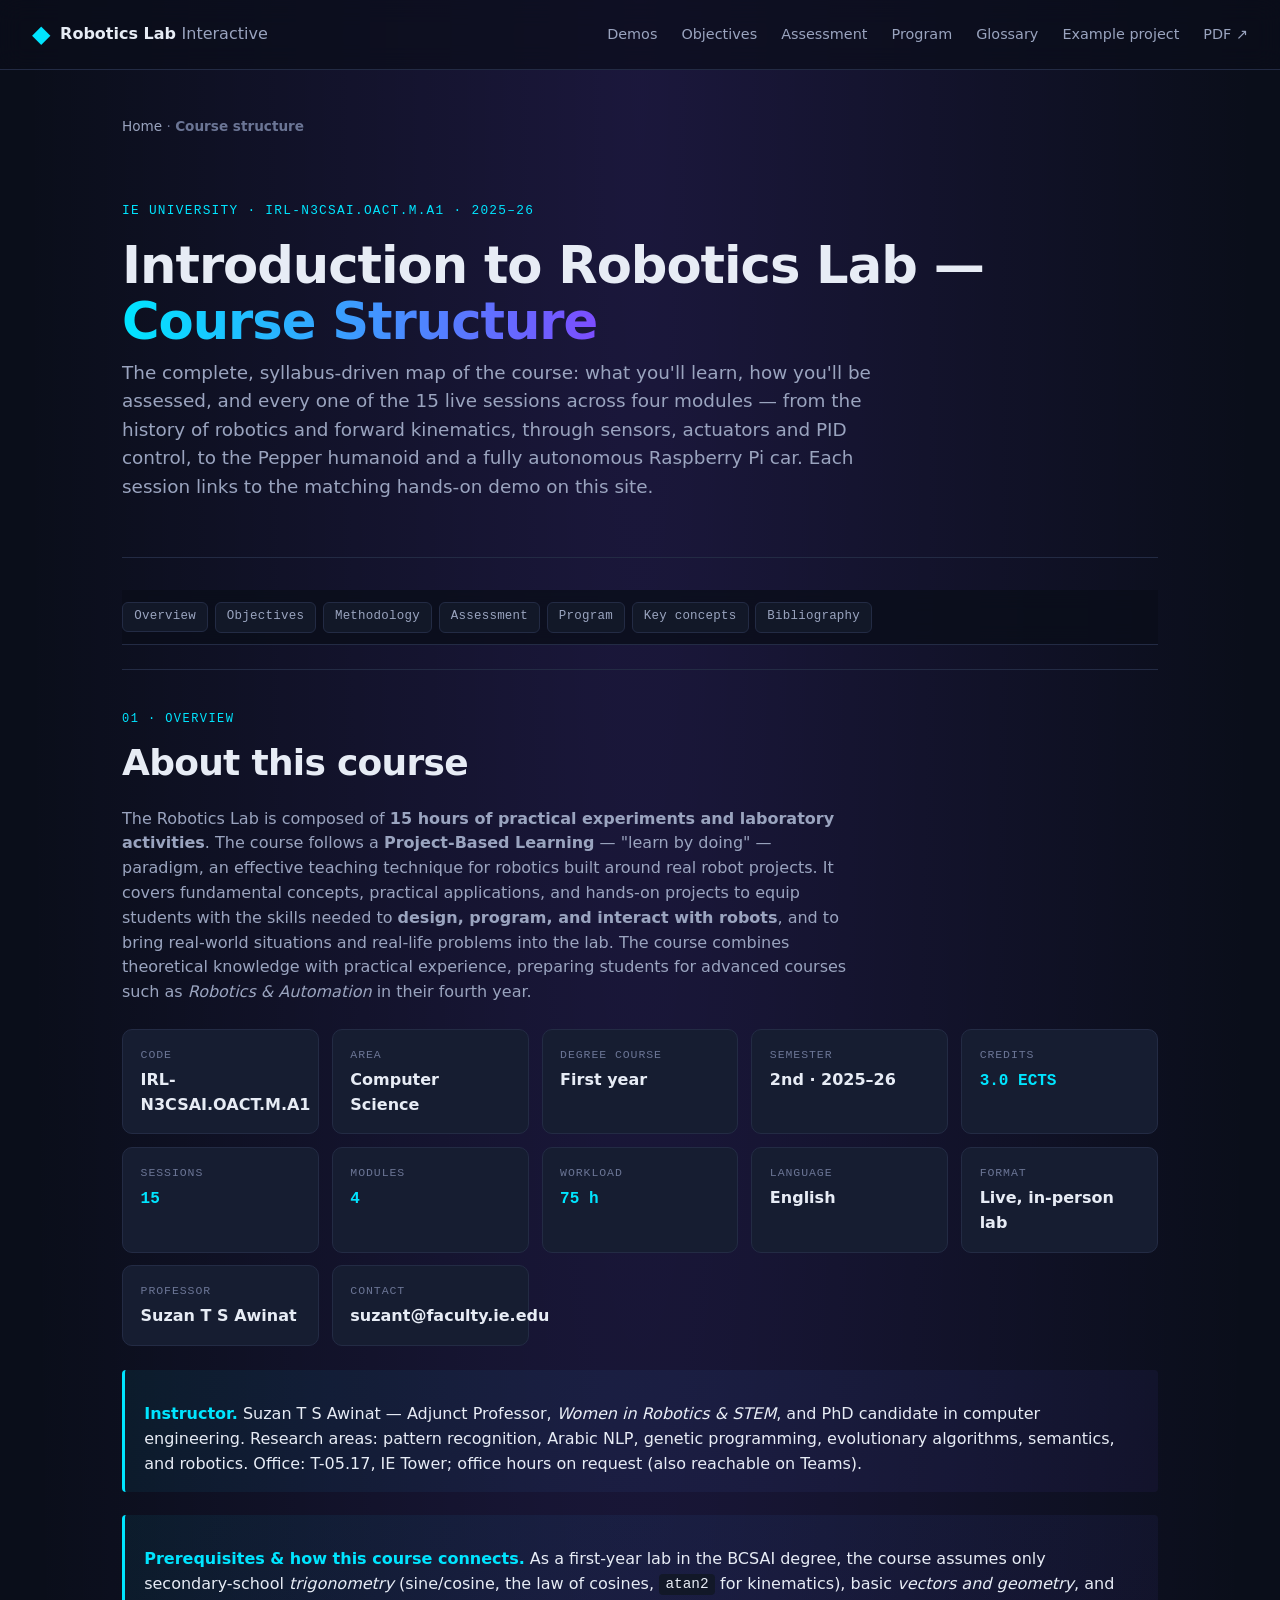
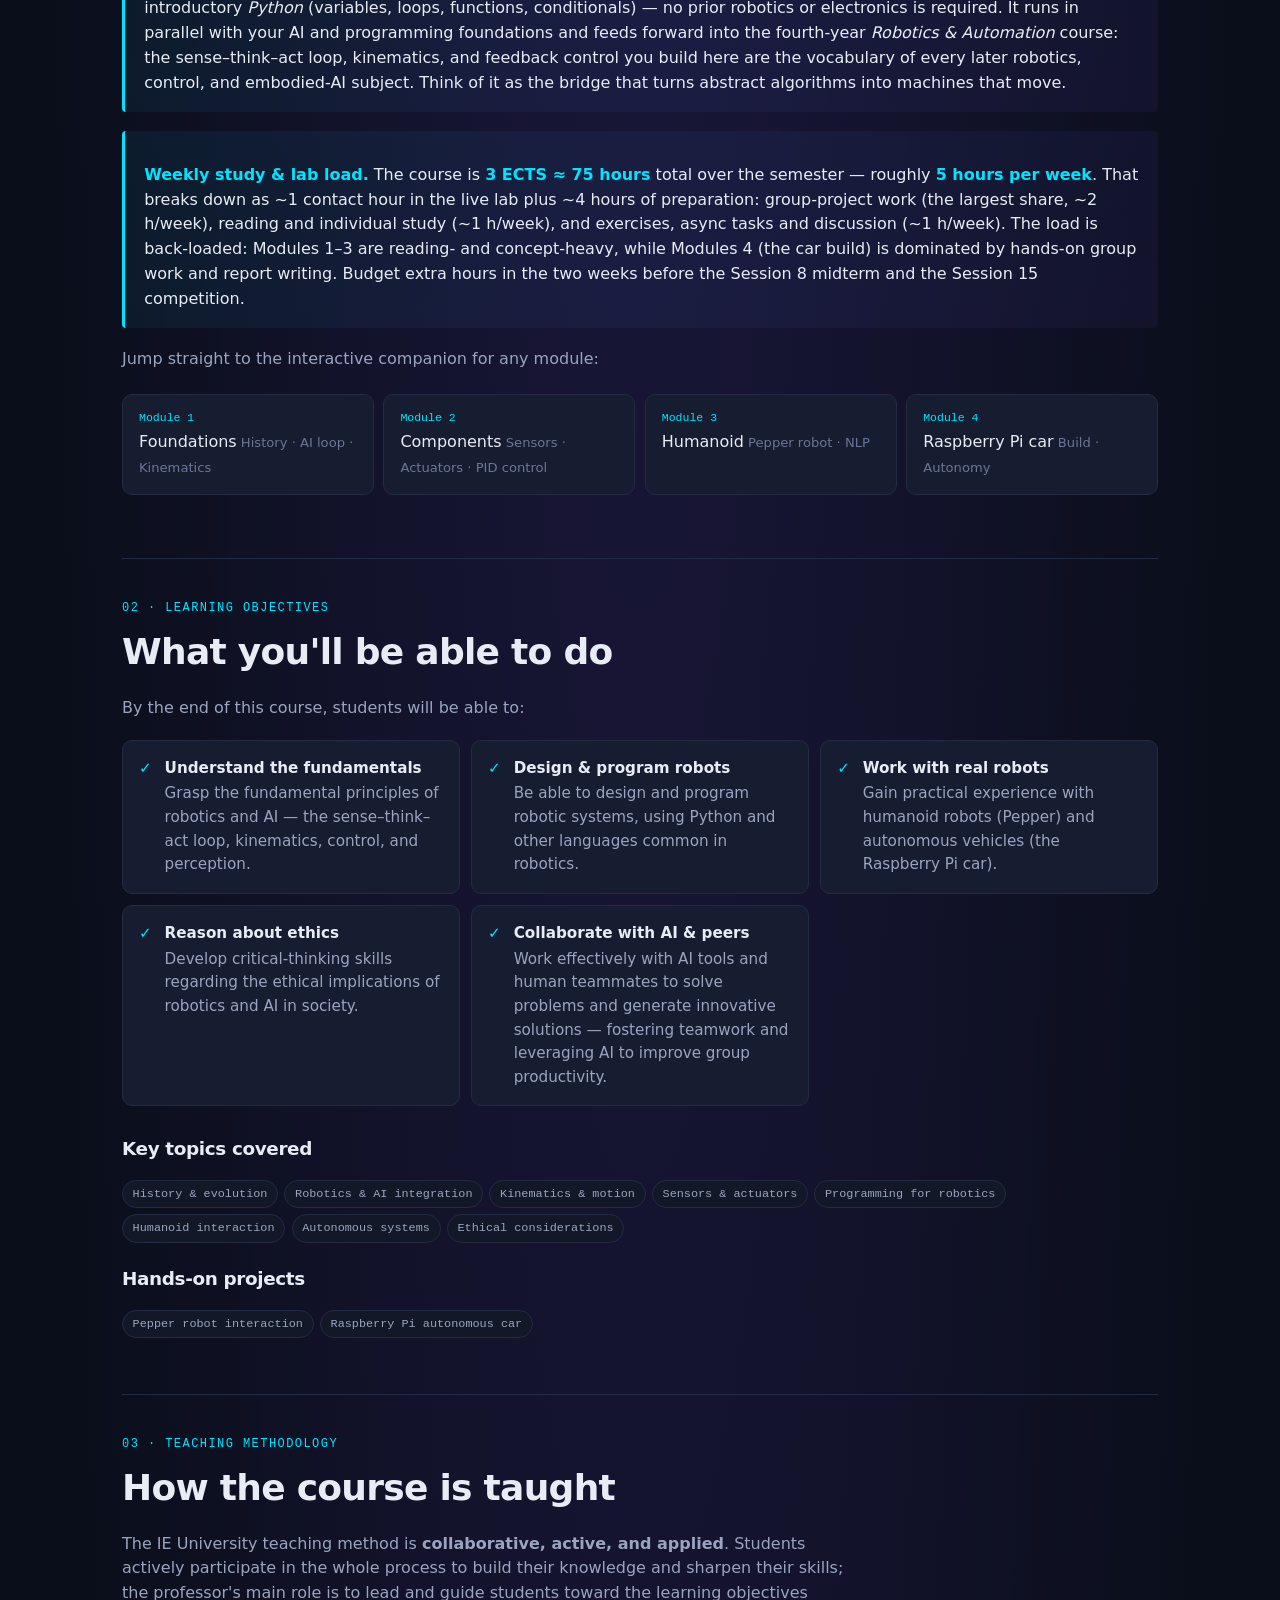
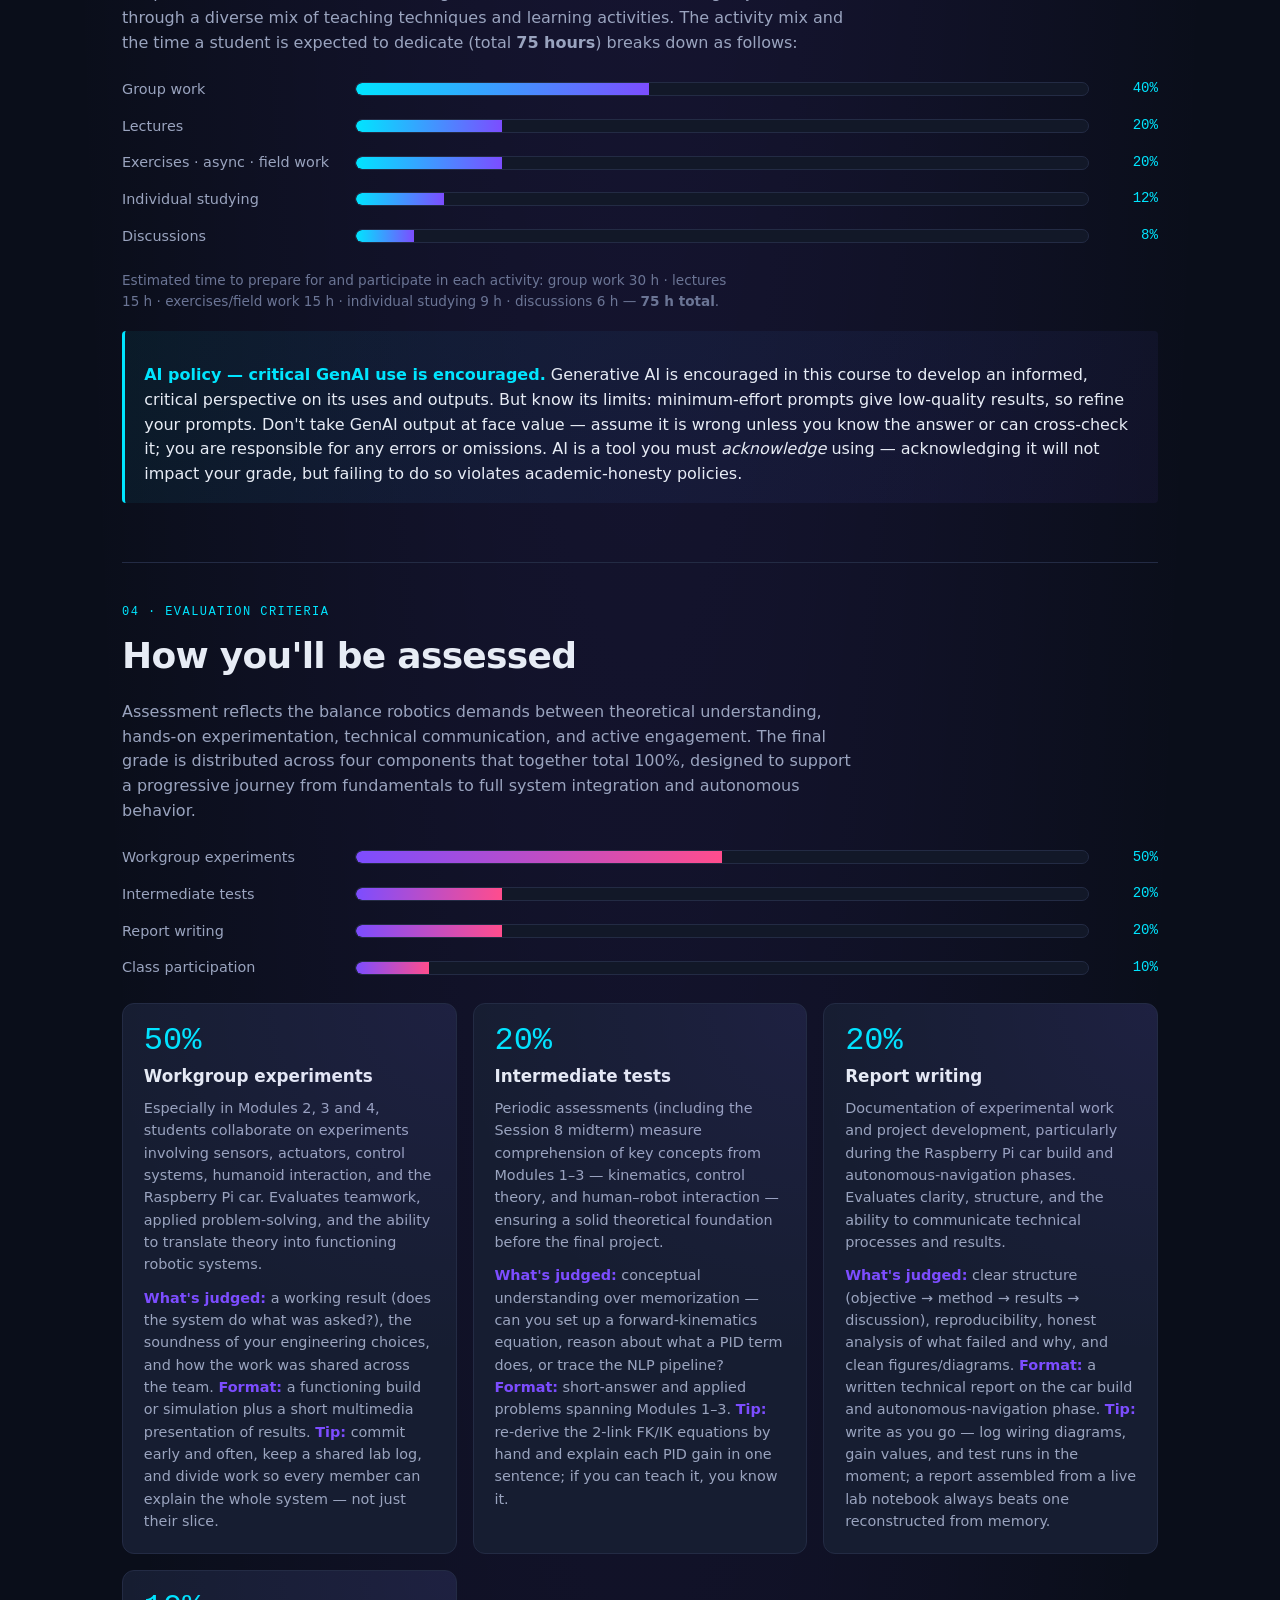
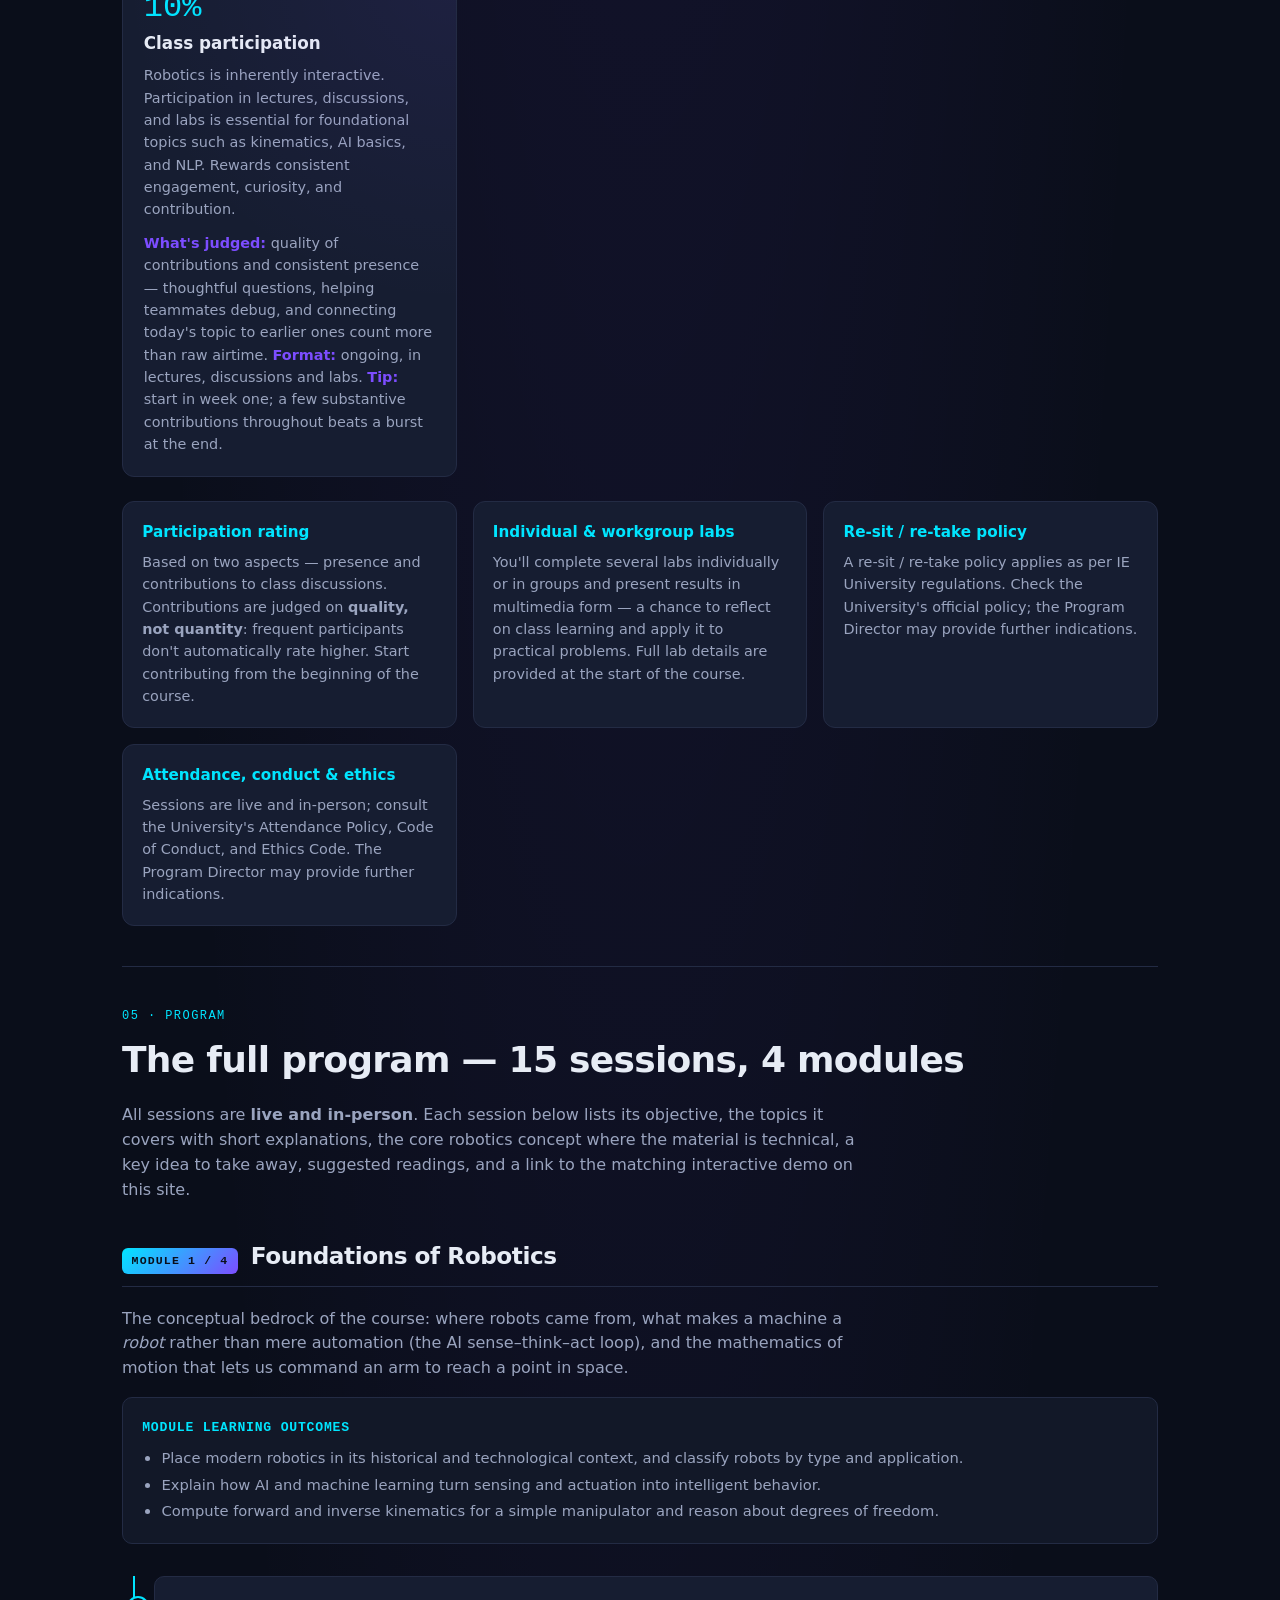
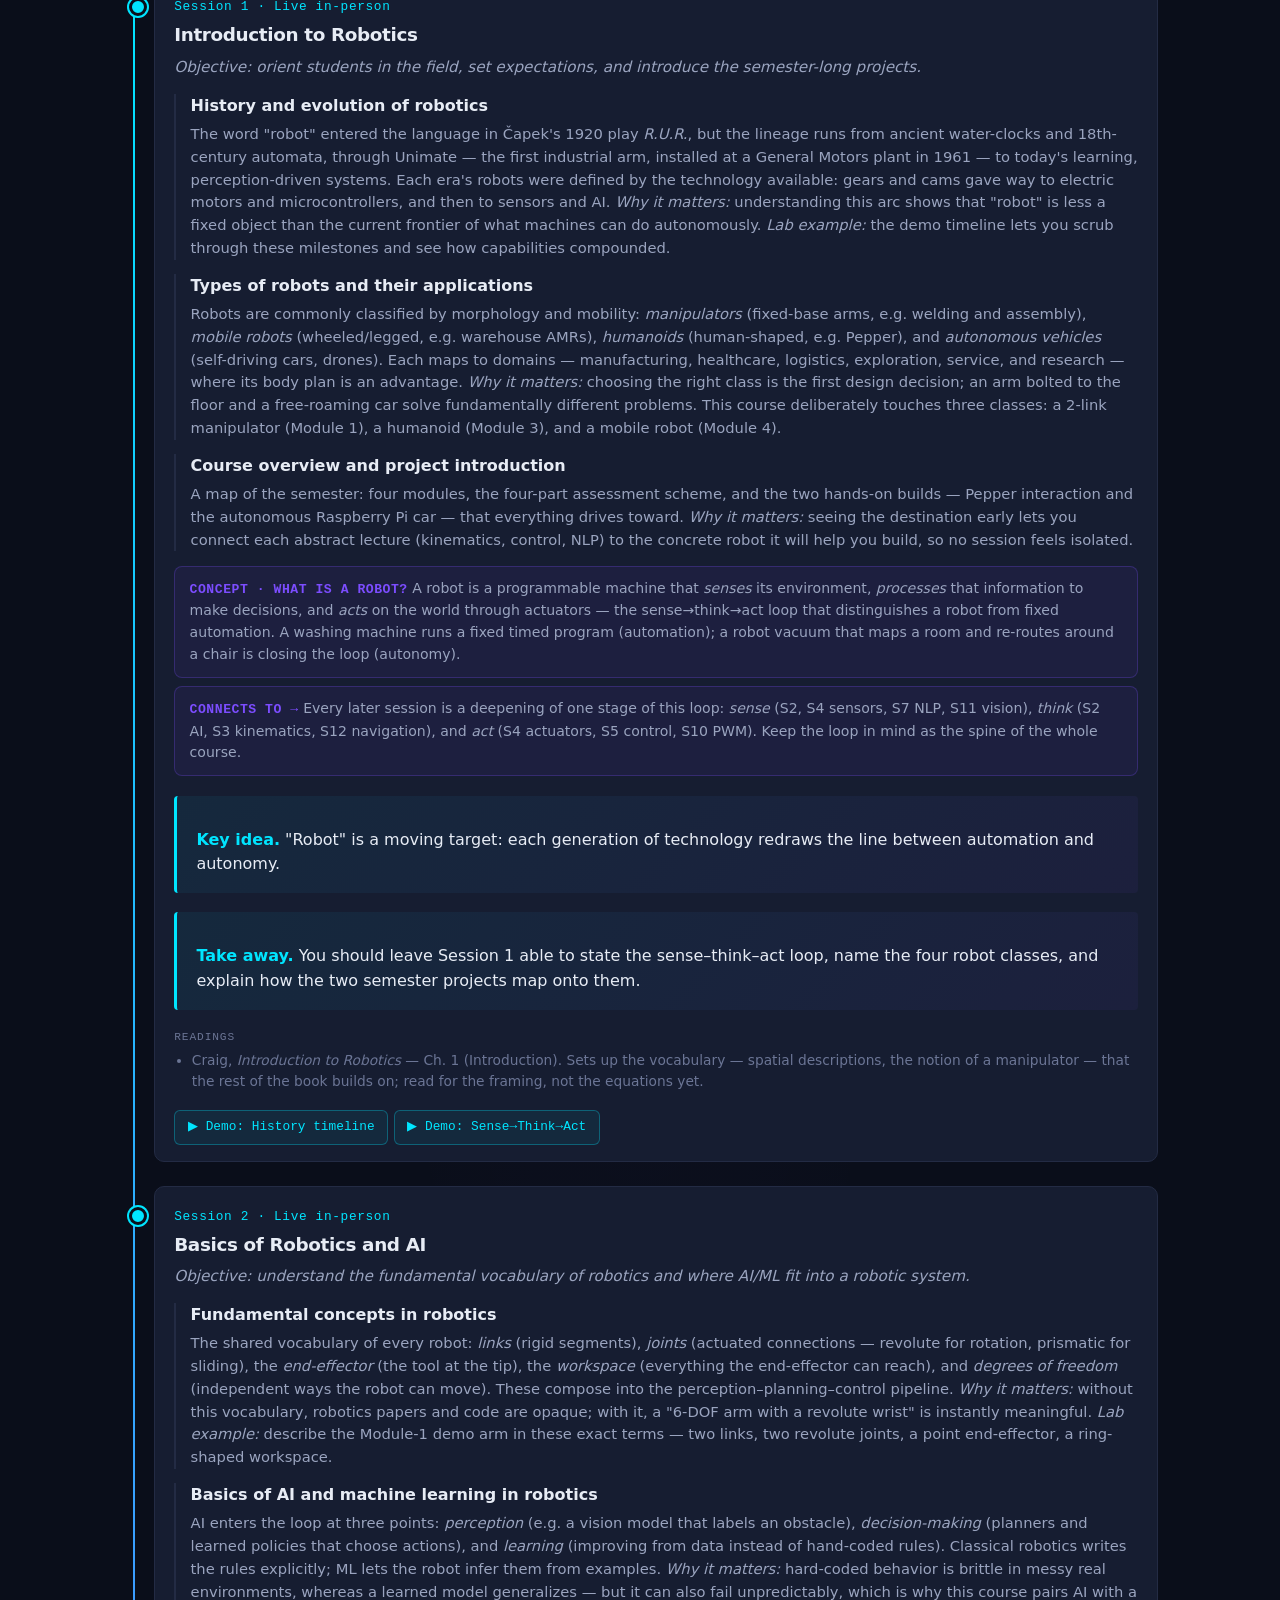
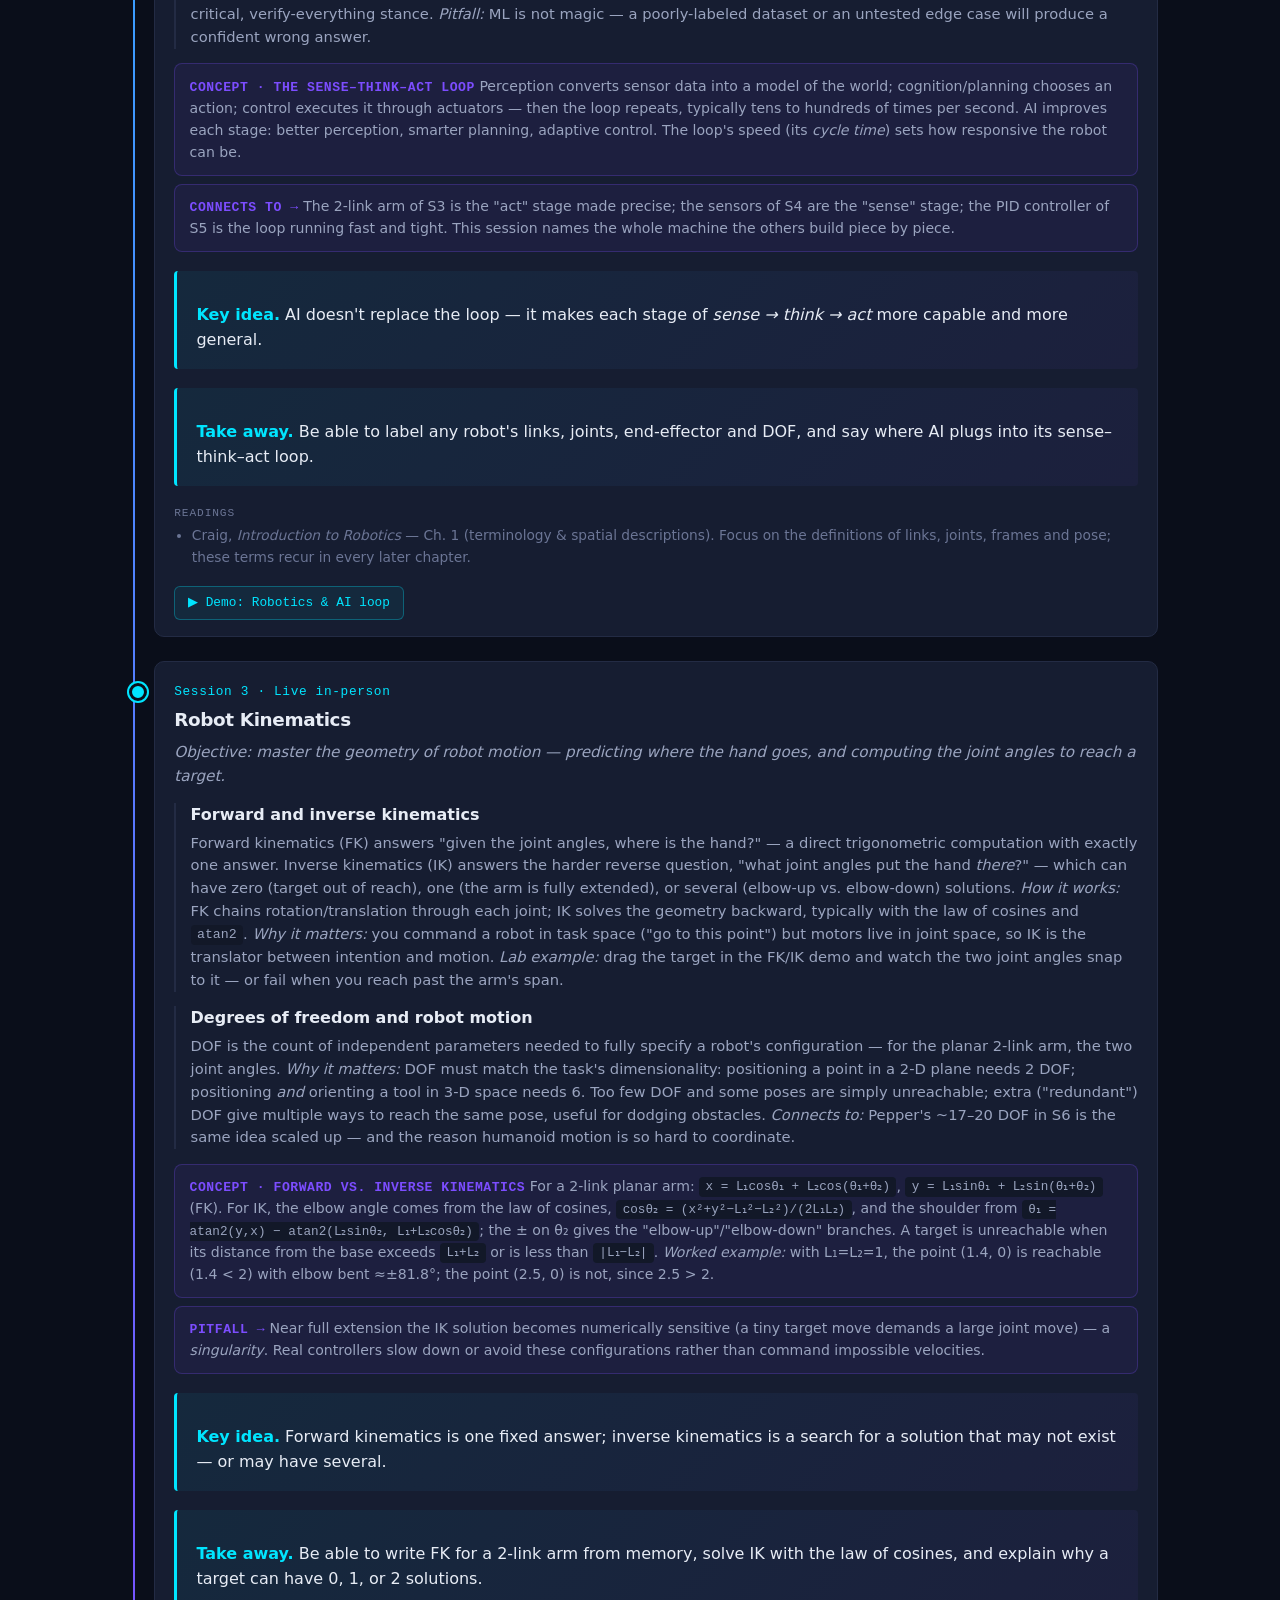
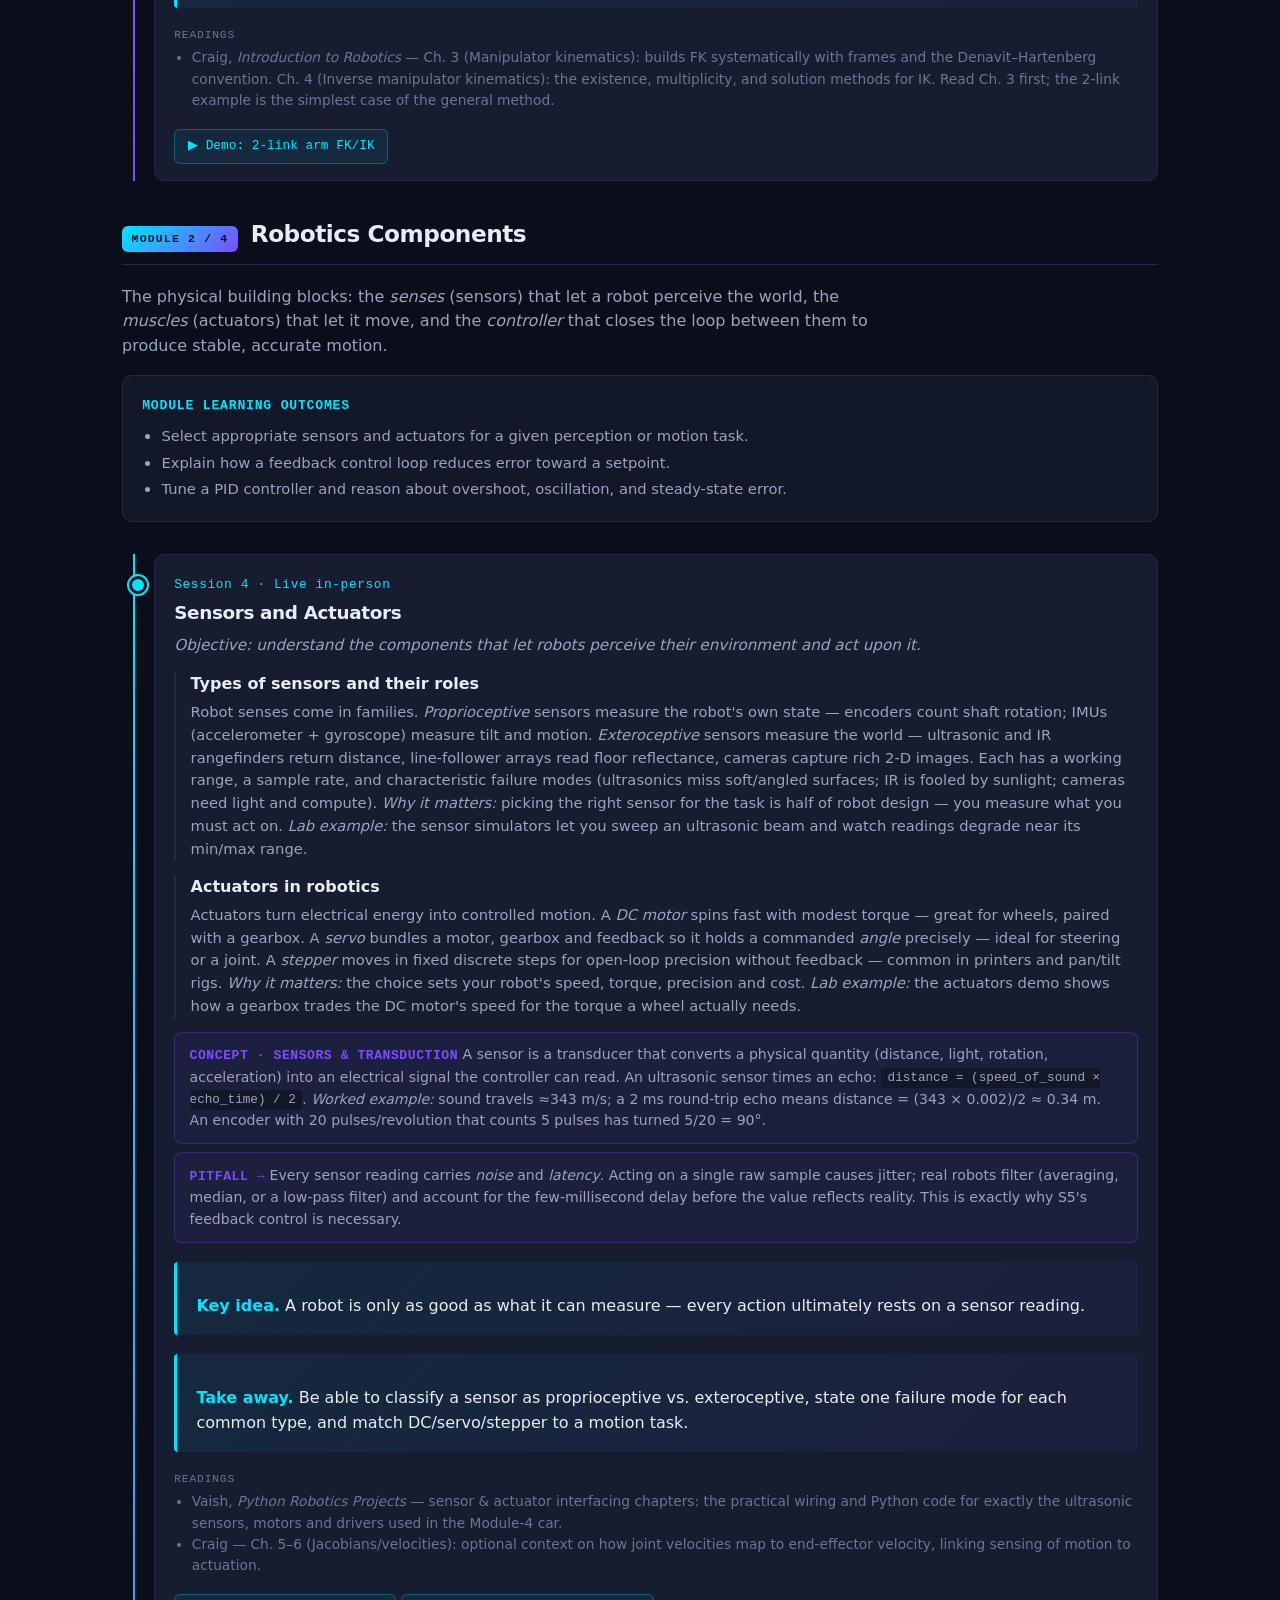
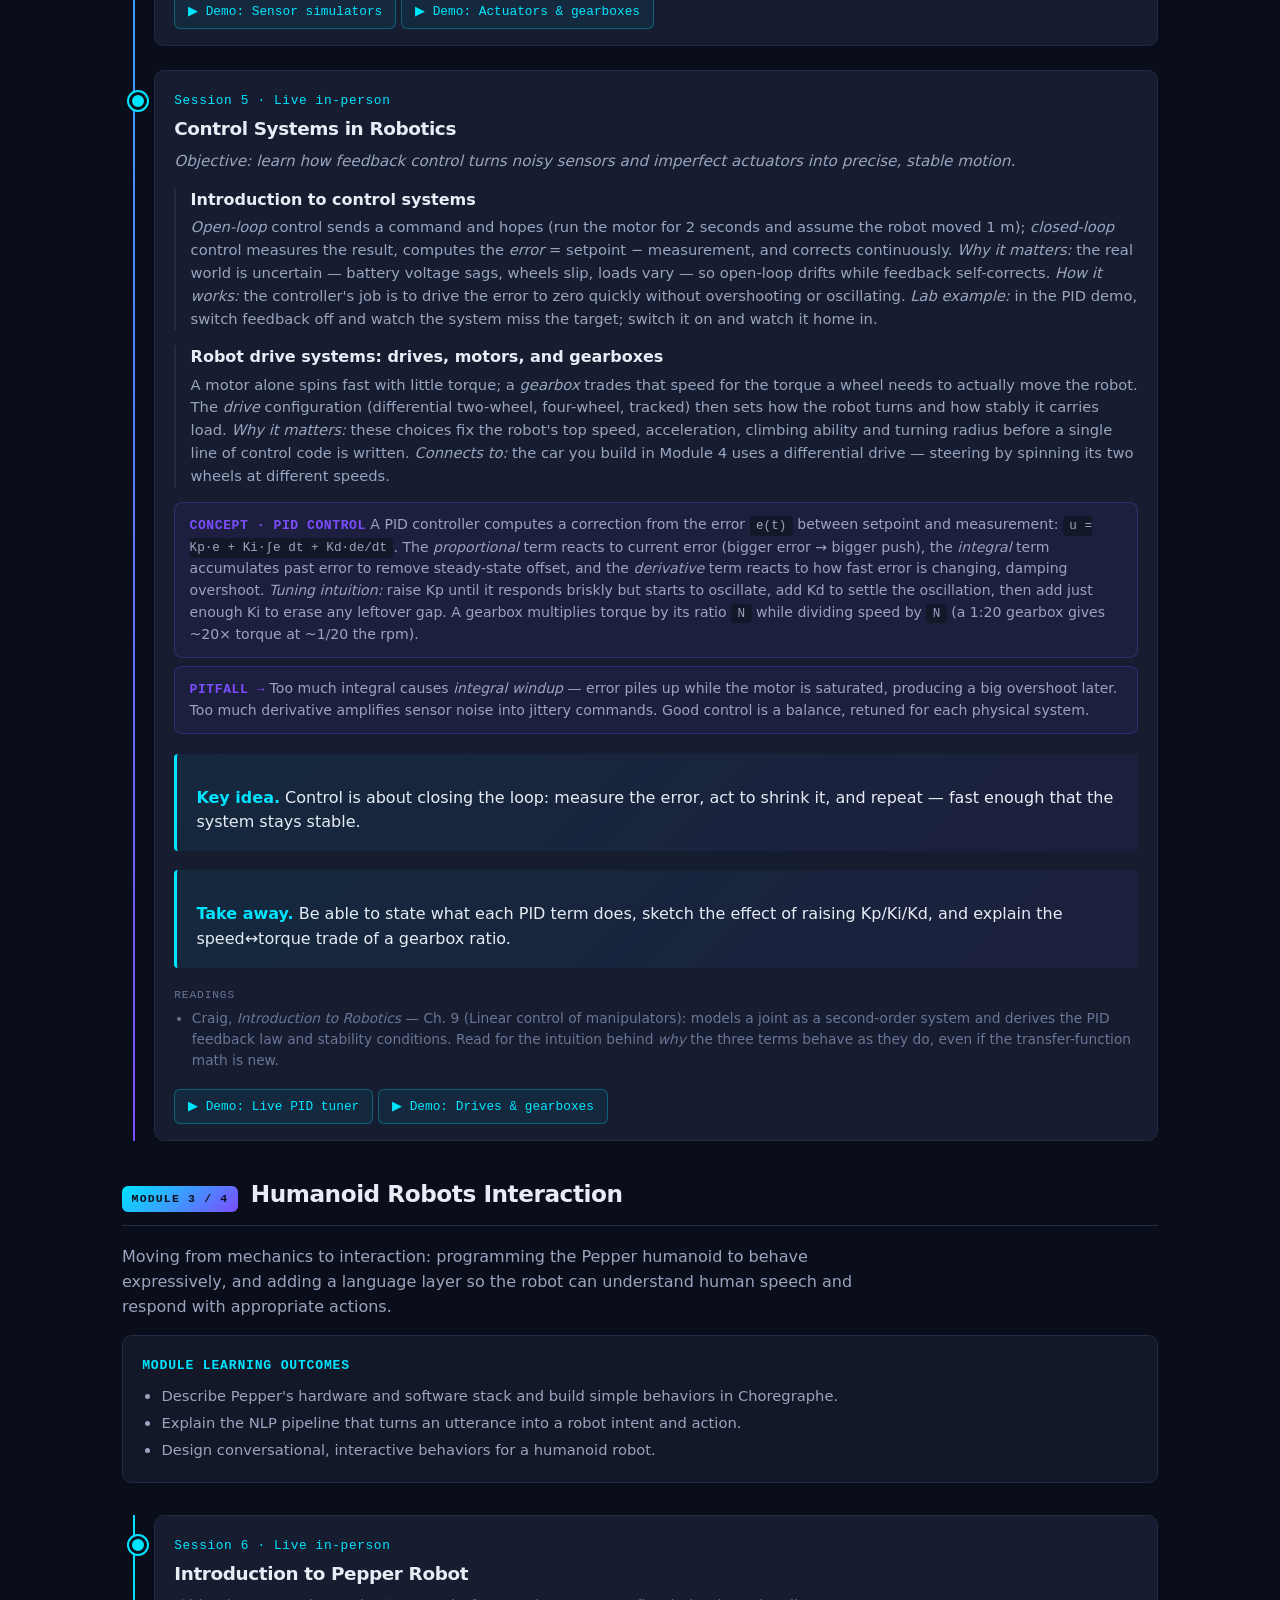
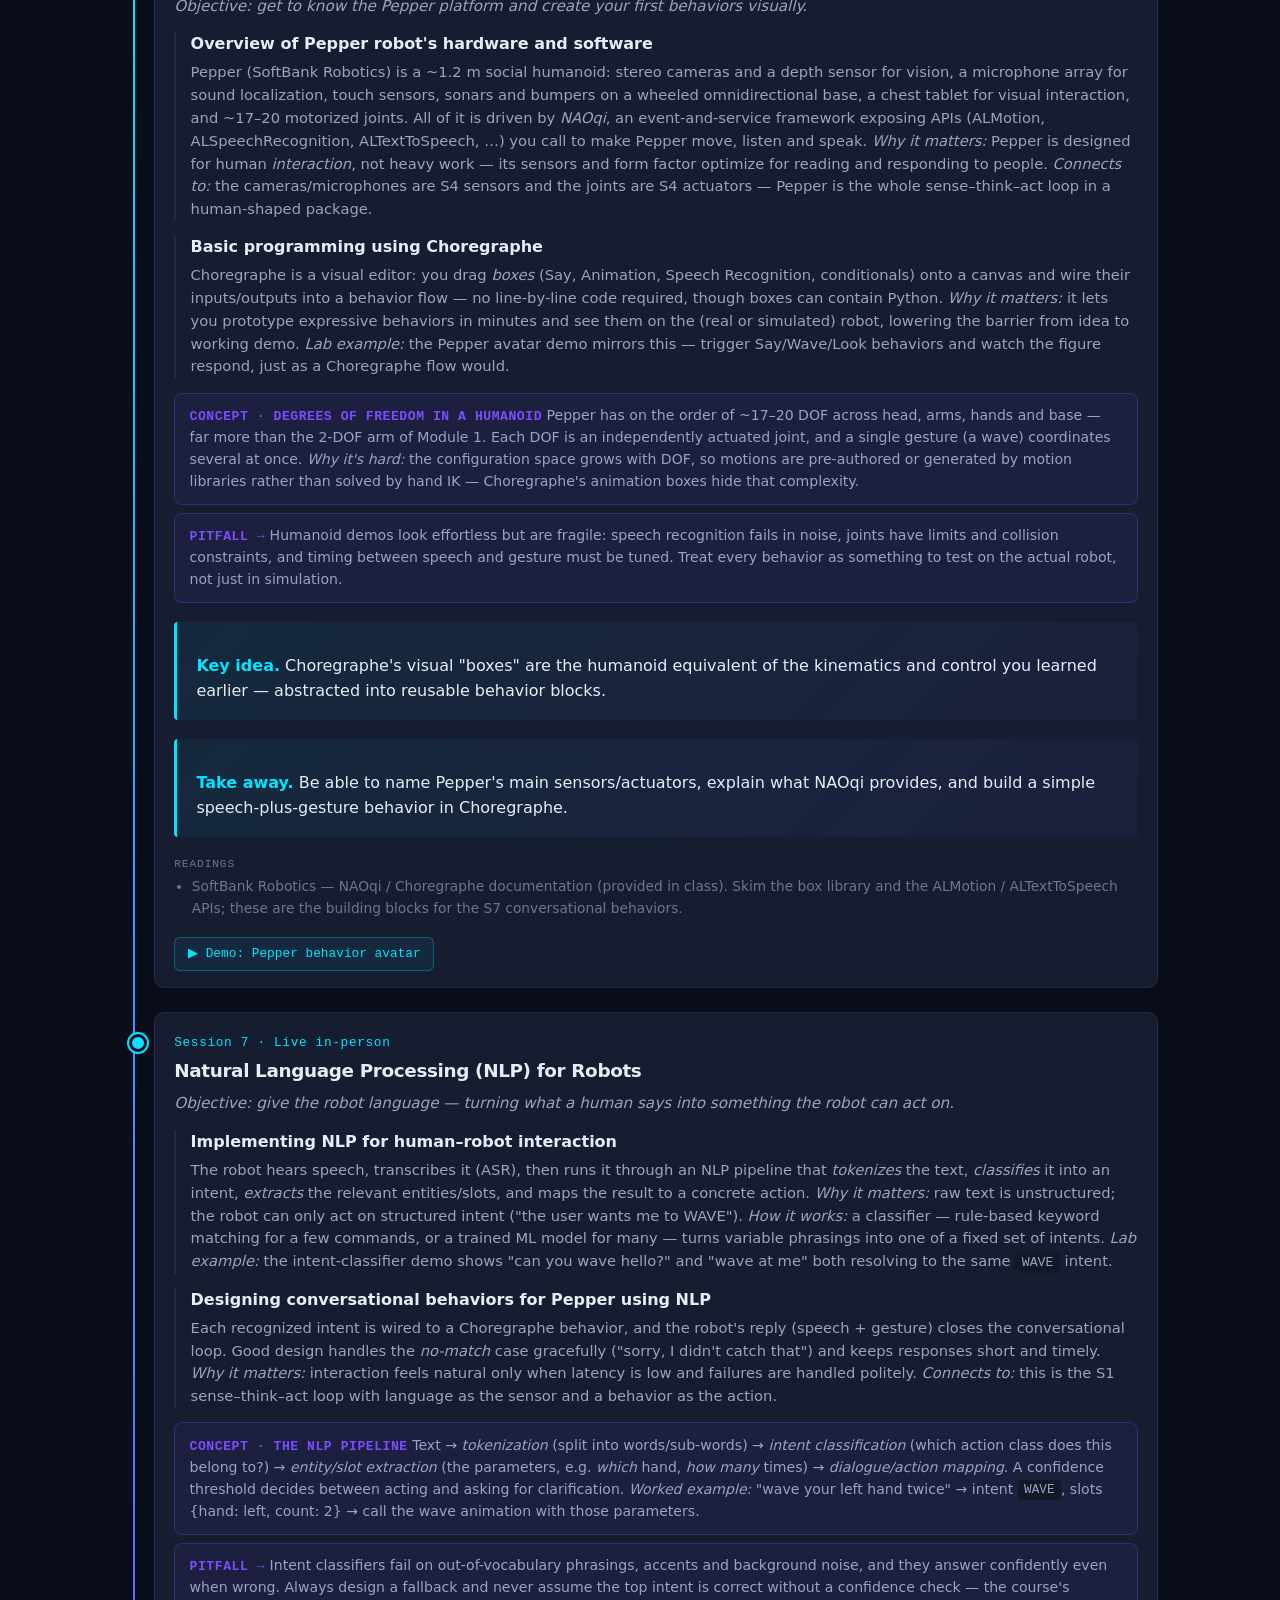
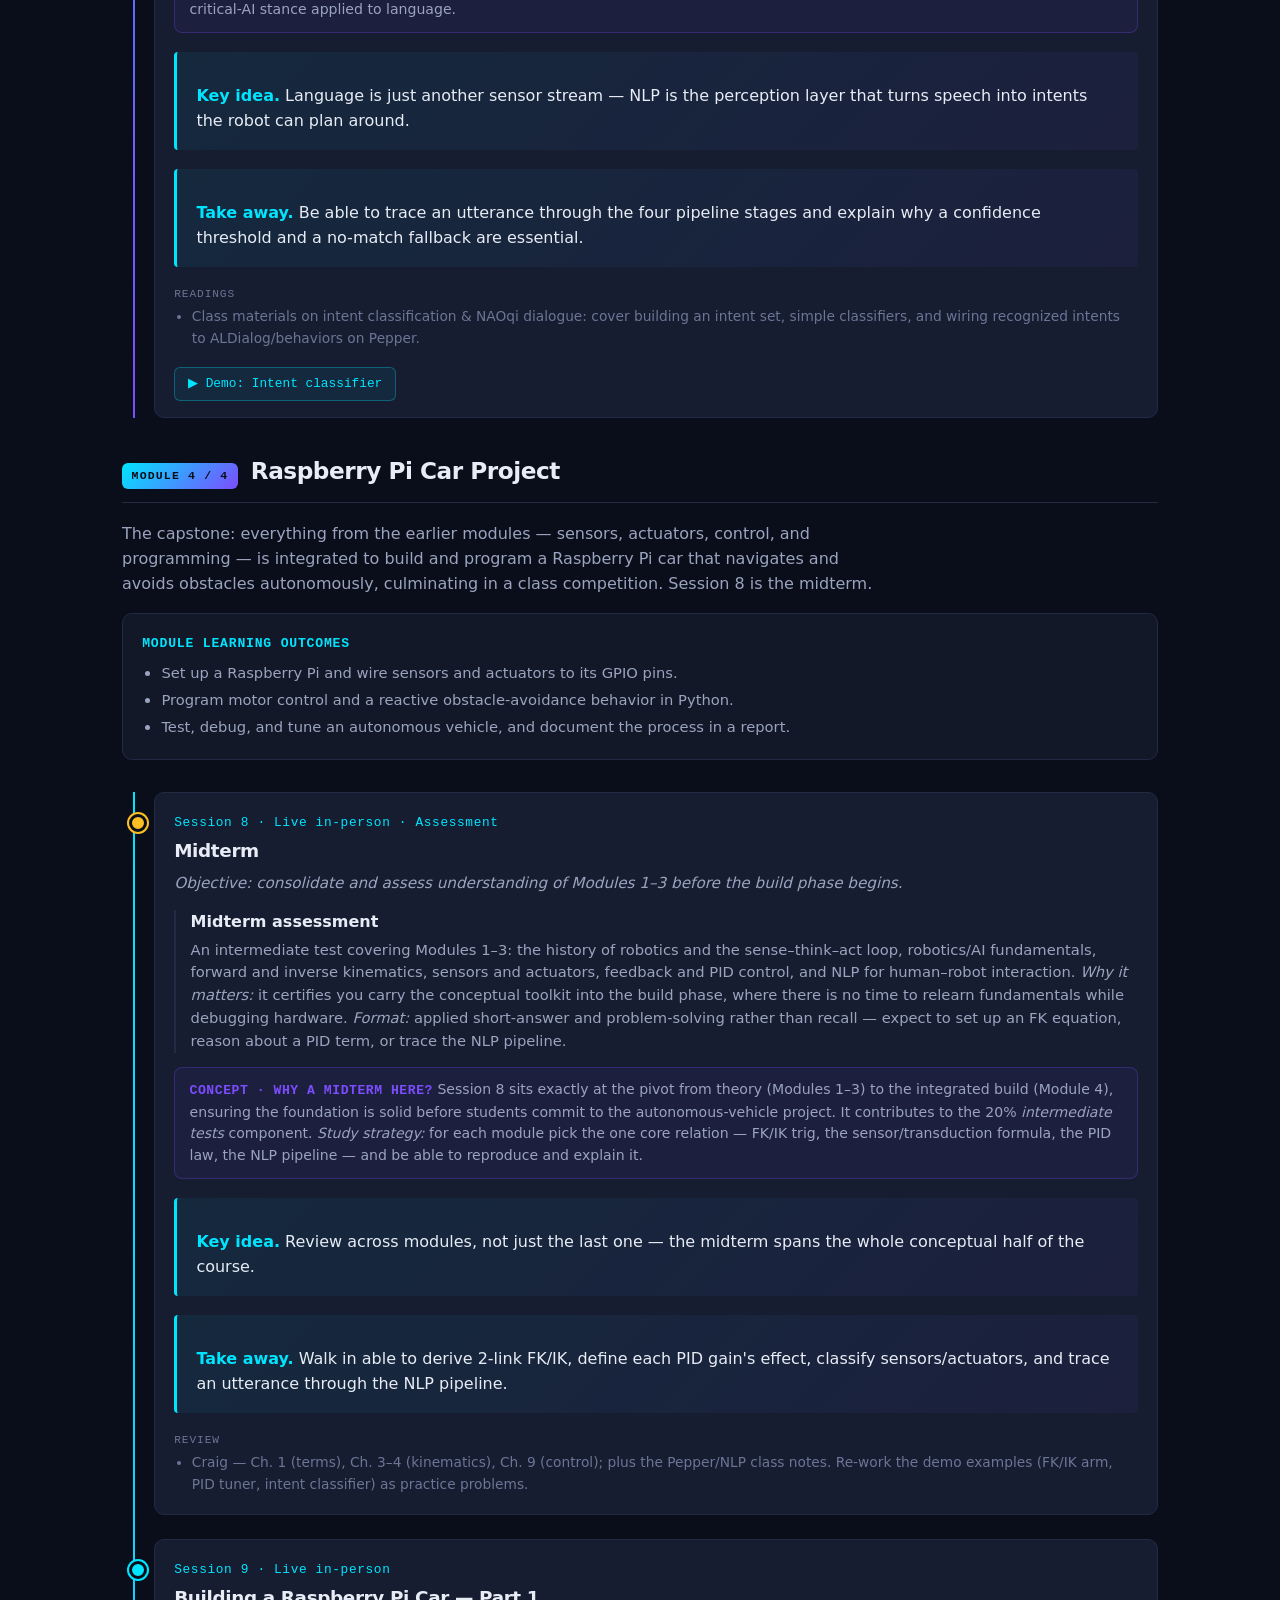
==== commit 9a12a4b5: "Add worked-example project page" ====
--- a/course.html
+++ b/course.html
@@ -160,6 +160,7 @@
     <a href="#assessment">Assessment</a>
     <a href="#program">Program</a>
     <a href="#glossary">Glossary</a>
+    <a href="./project.html">Example project</a>
     <a href="SYLLABUS.pdf" target="_blank" rel="noopener">PDF ↗</a>
   </nav>
 </header>
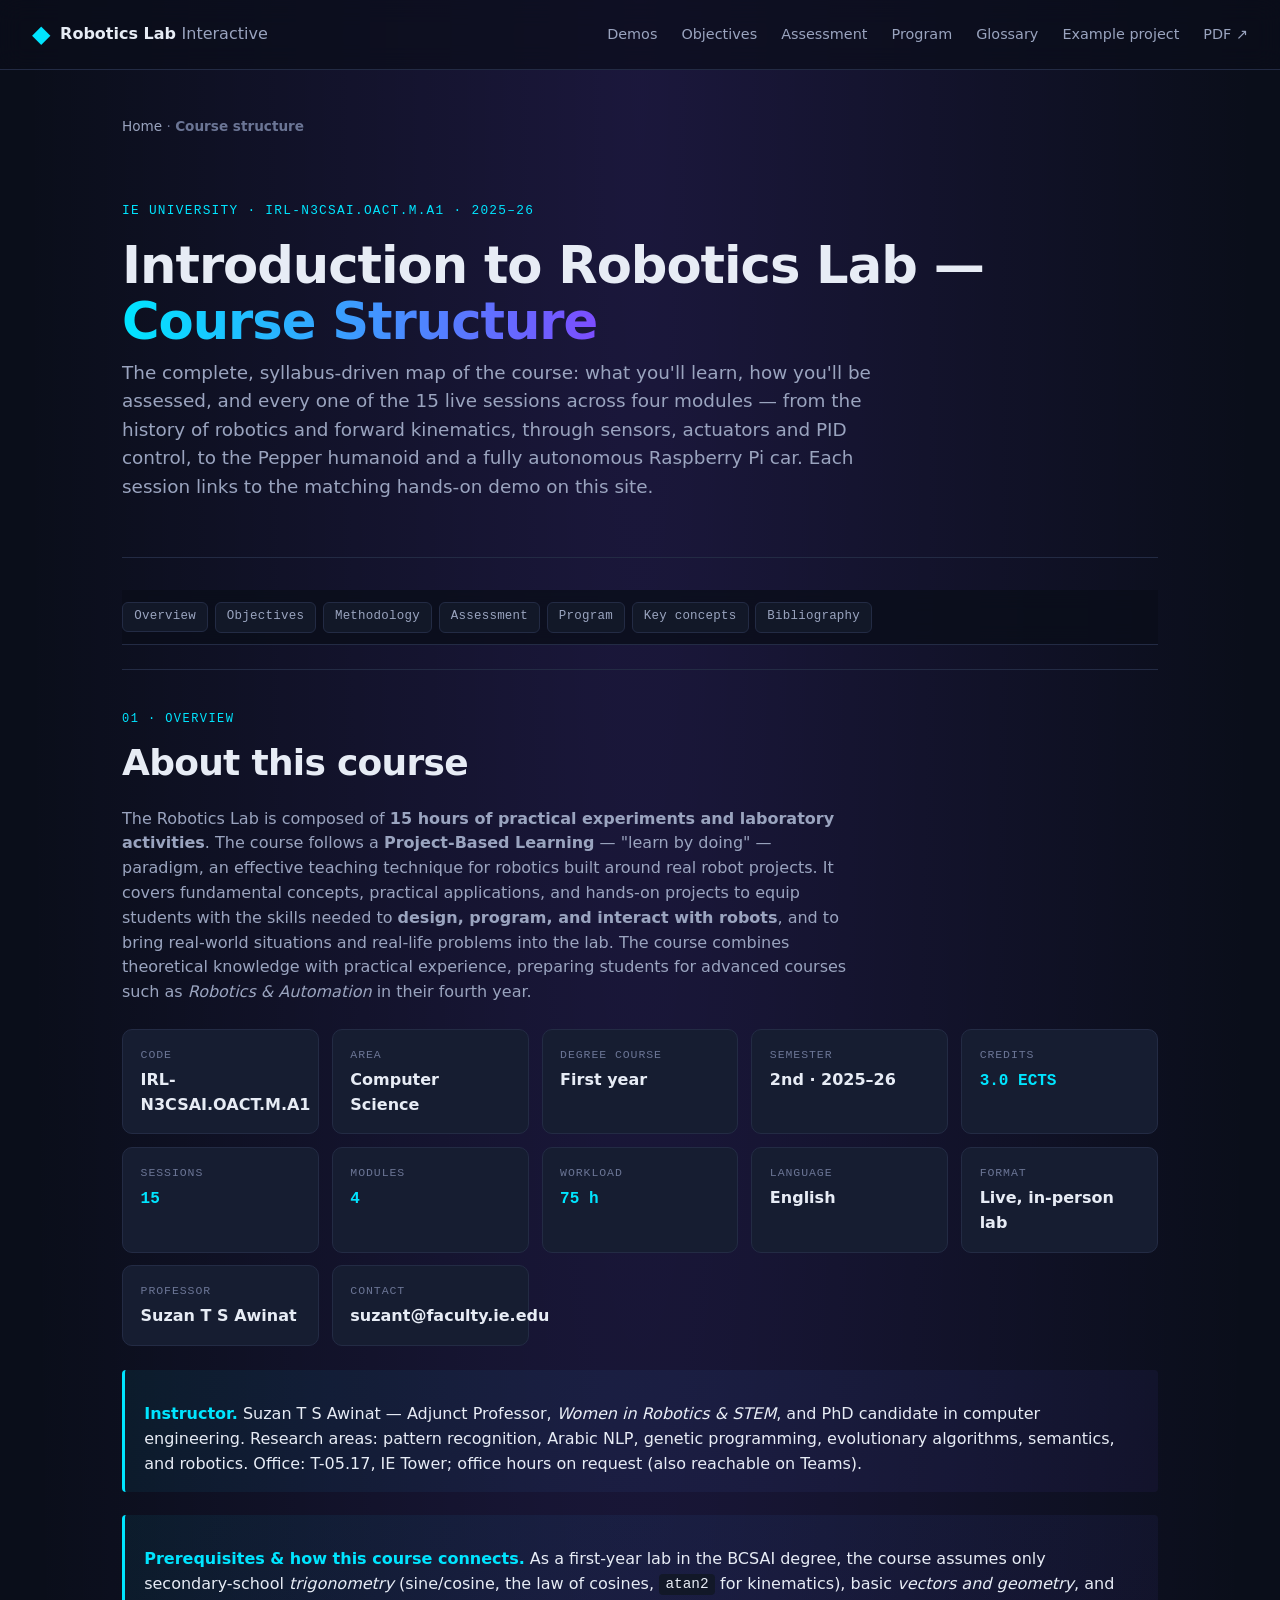
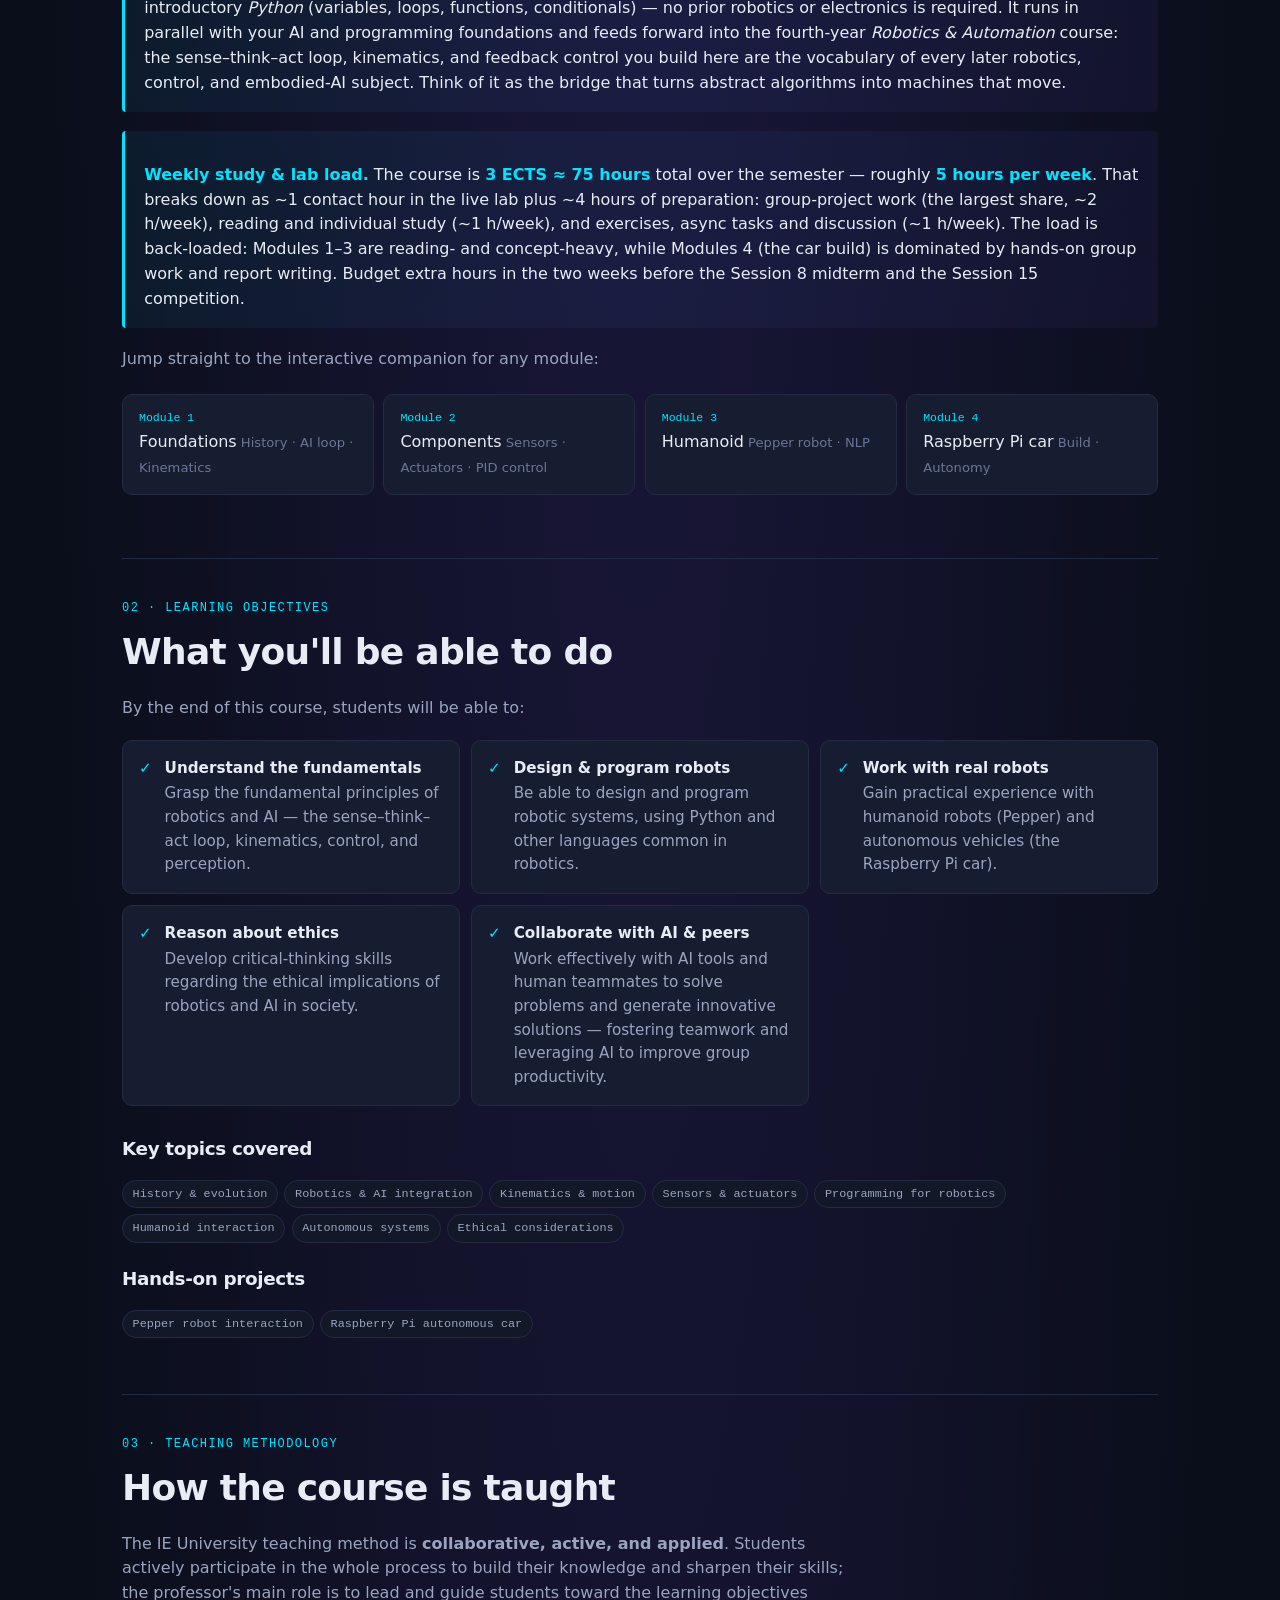
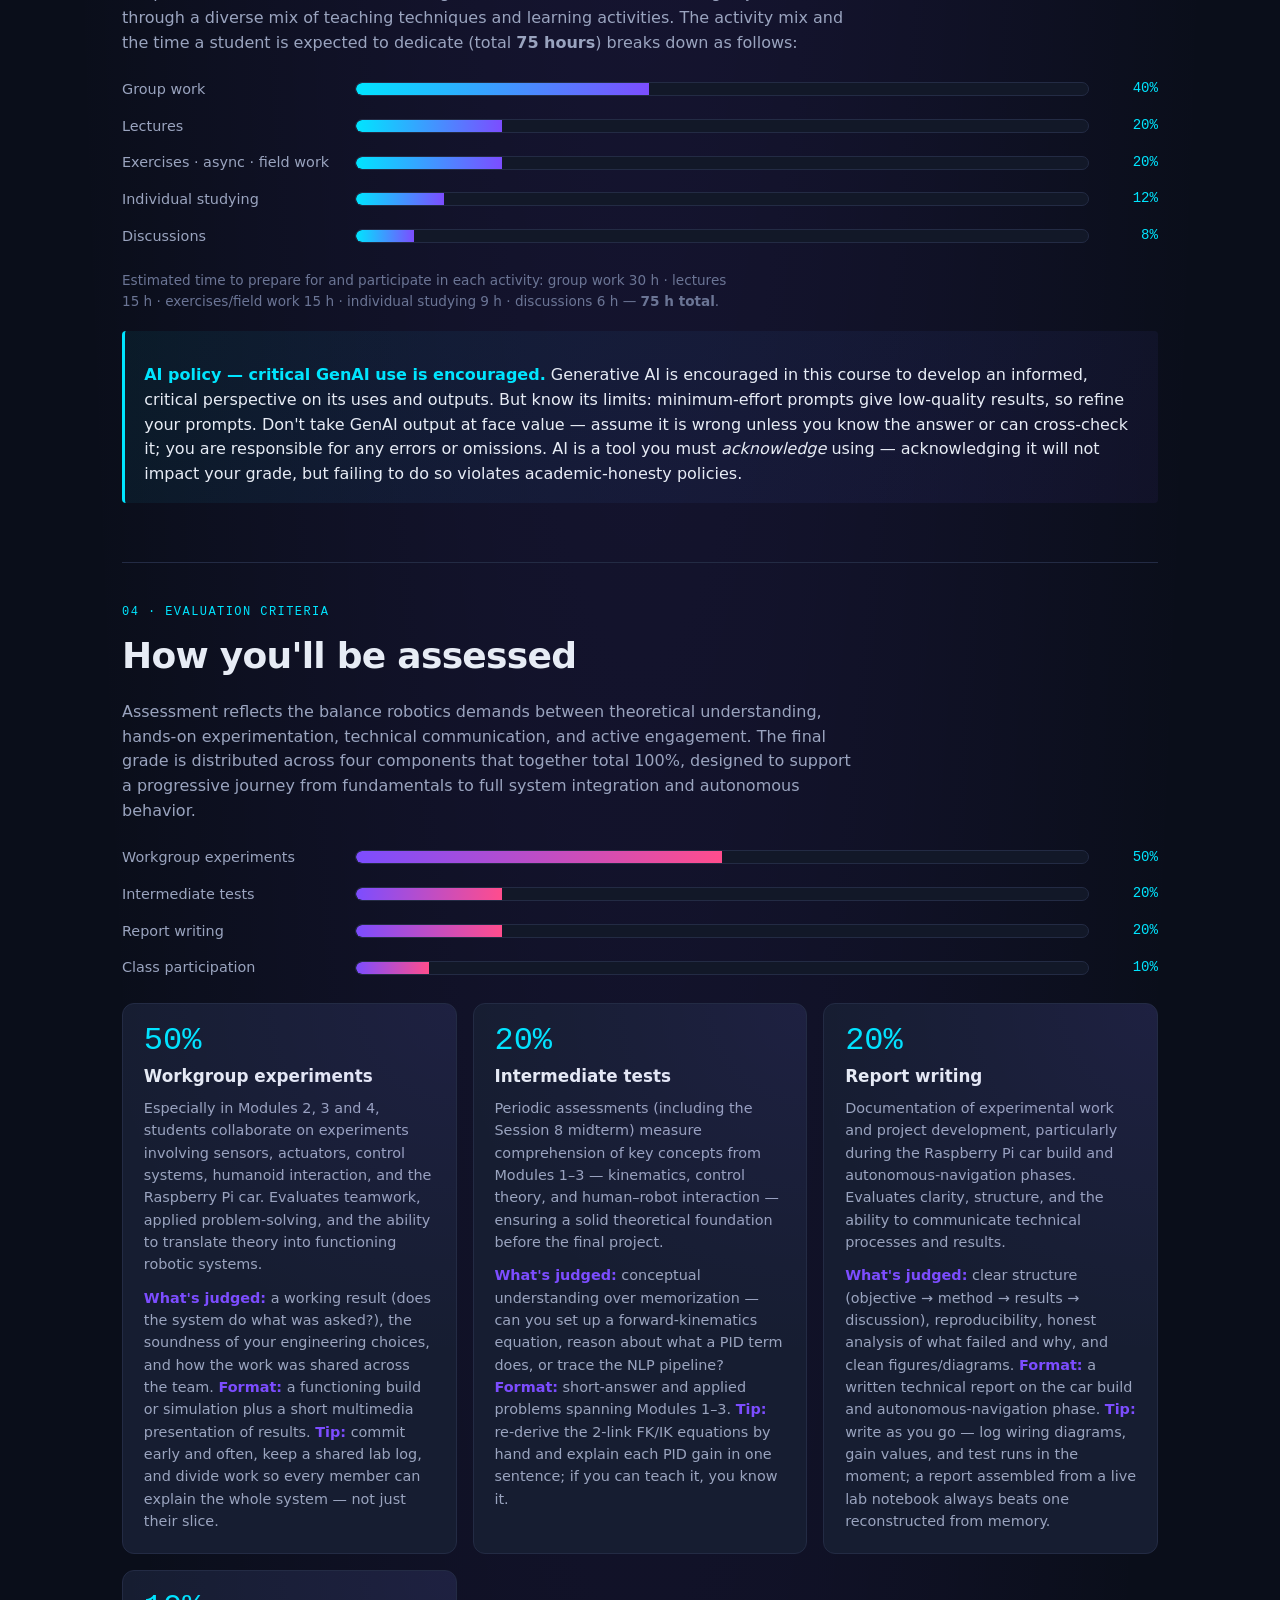
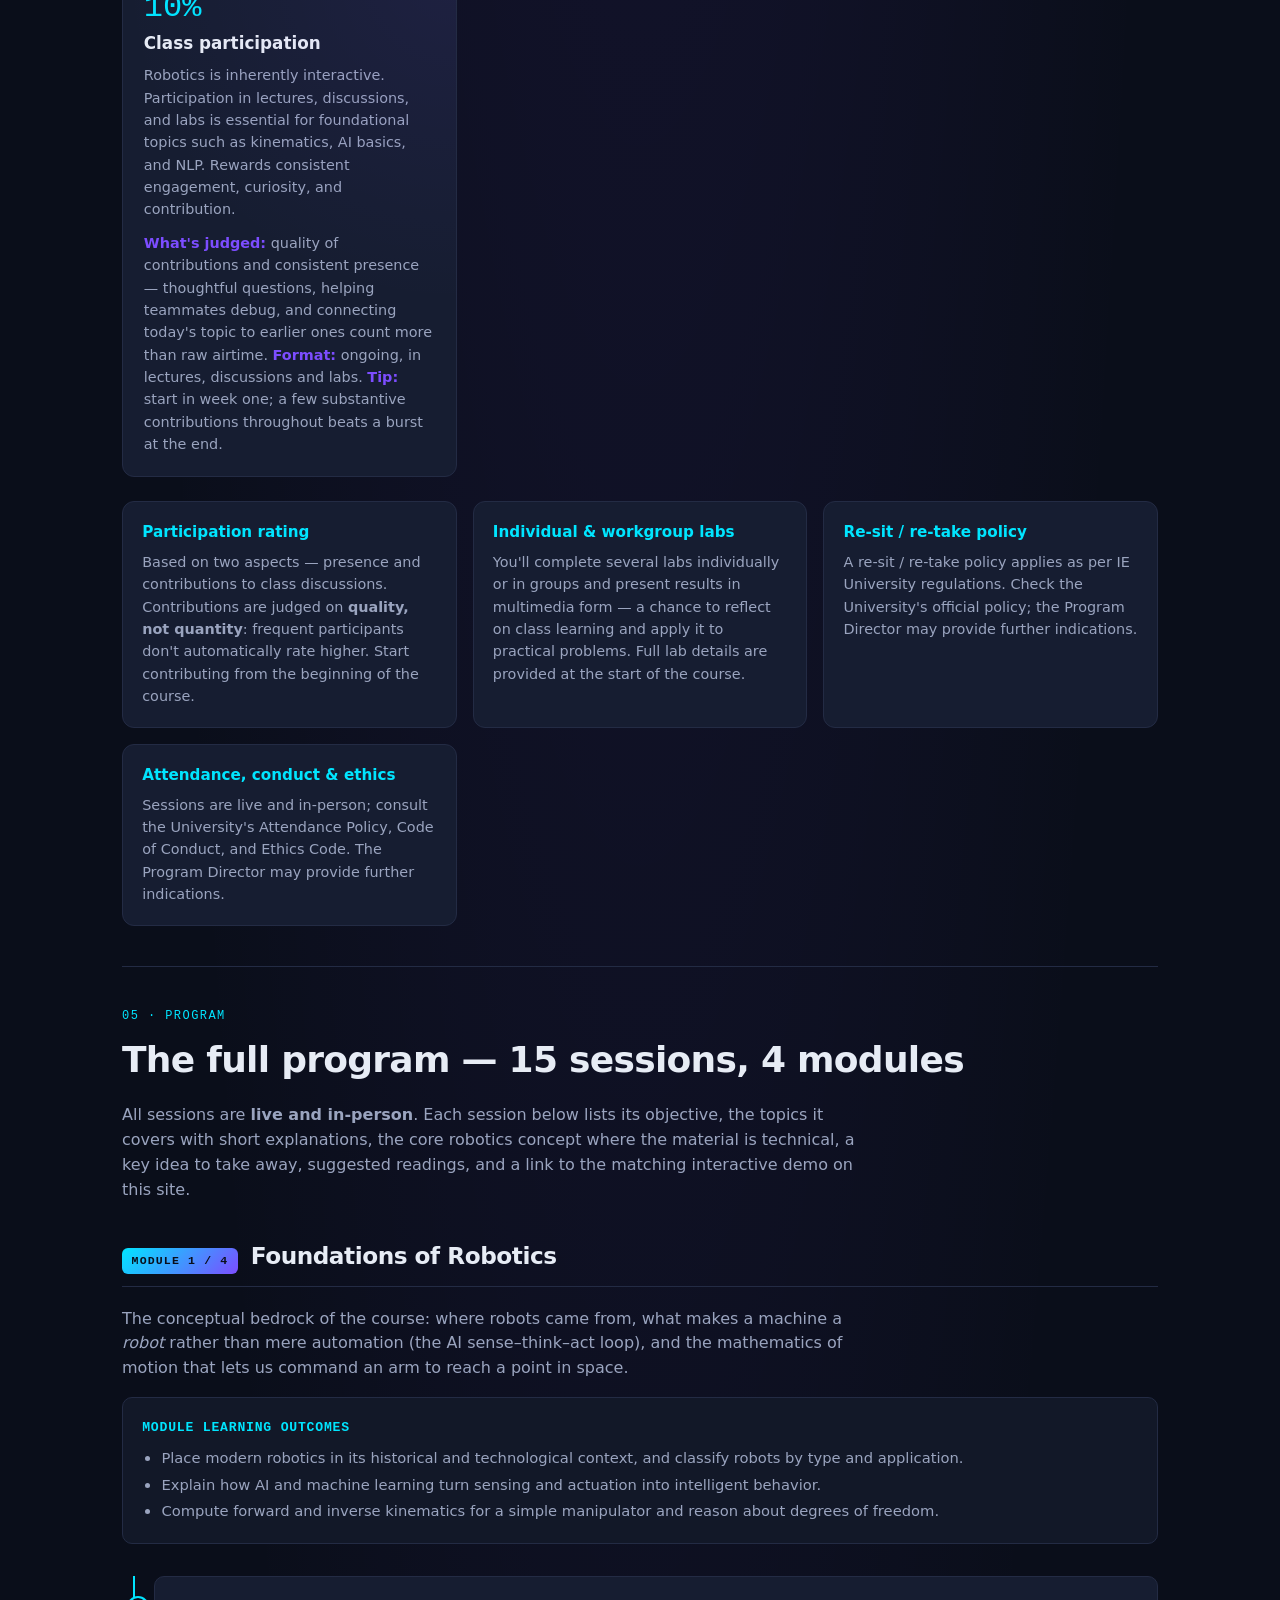
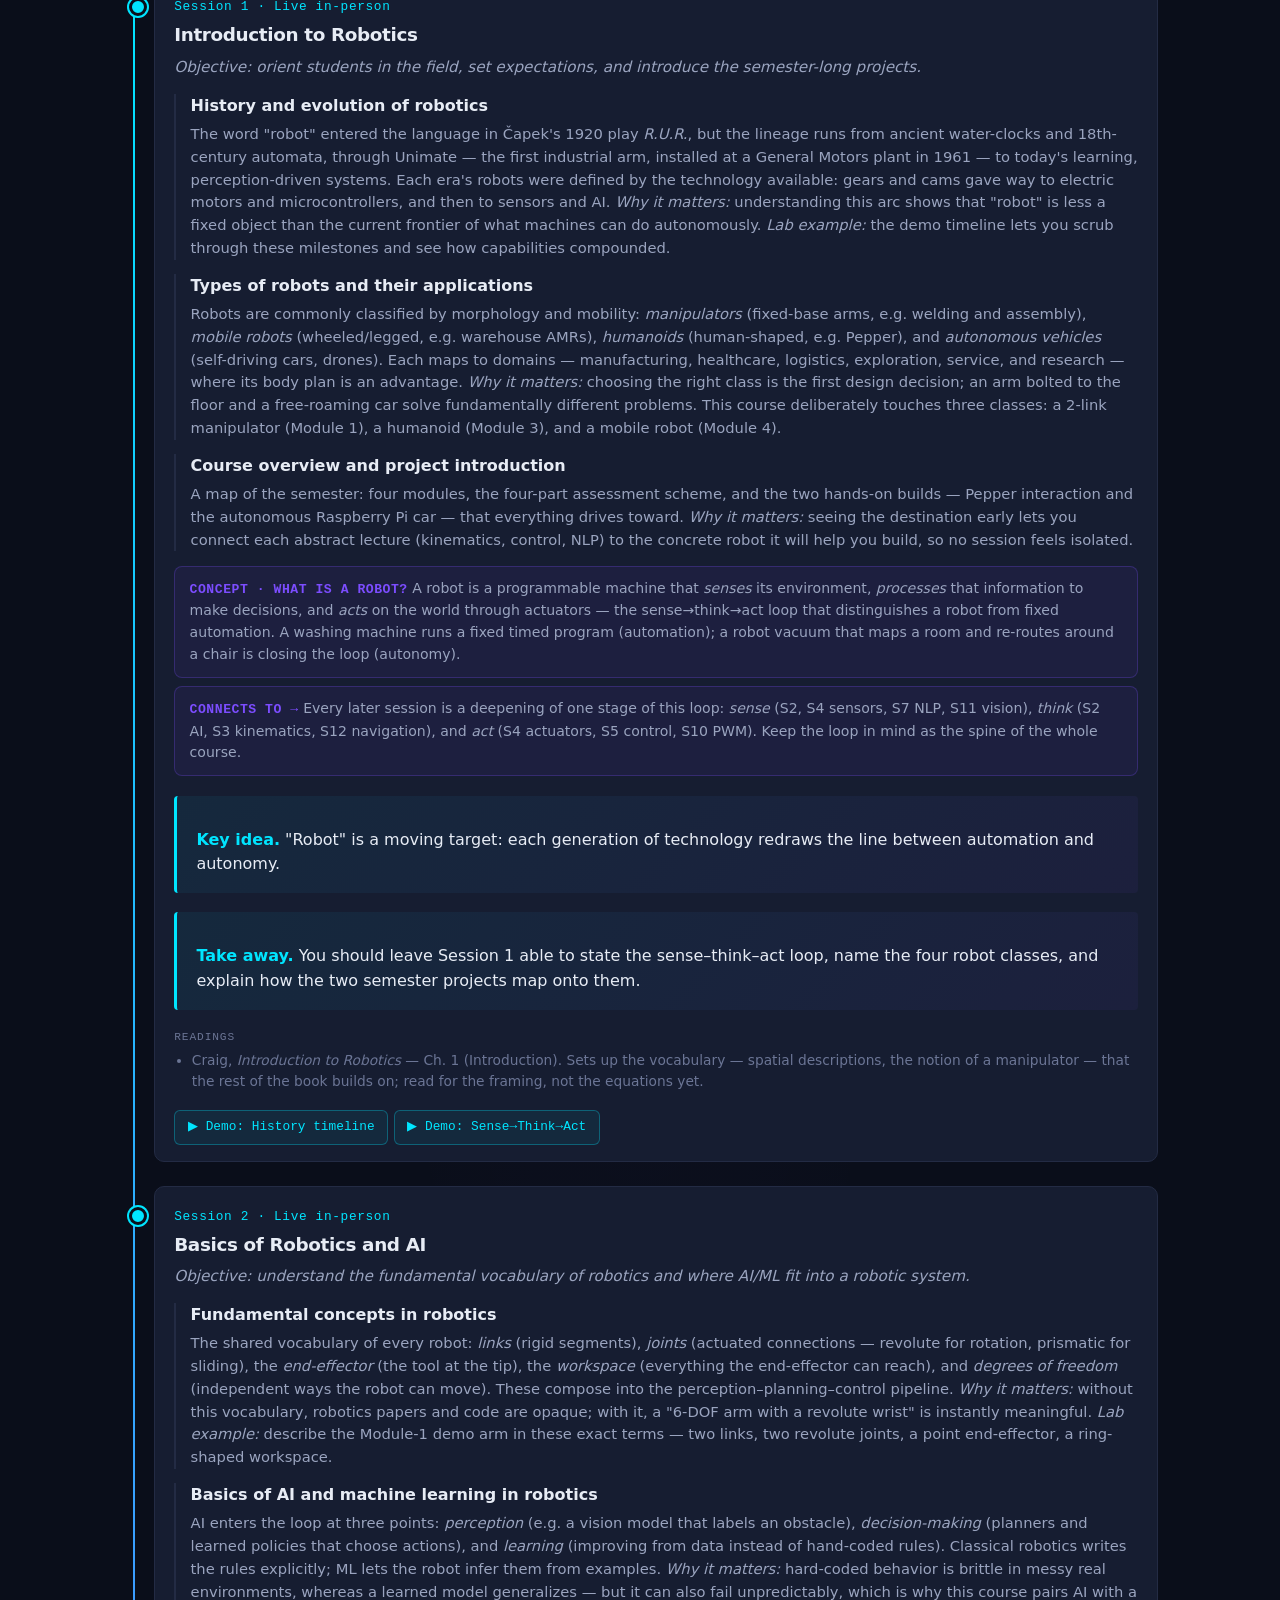
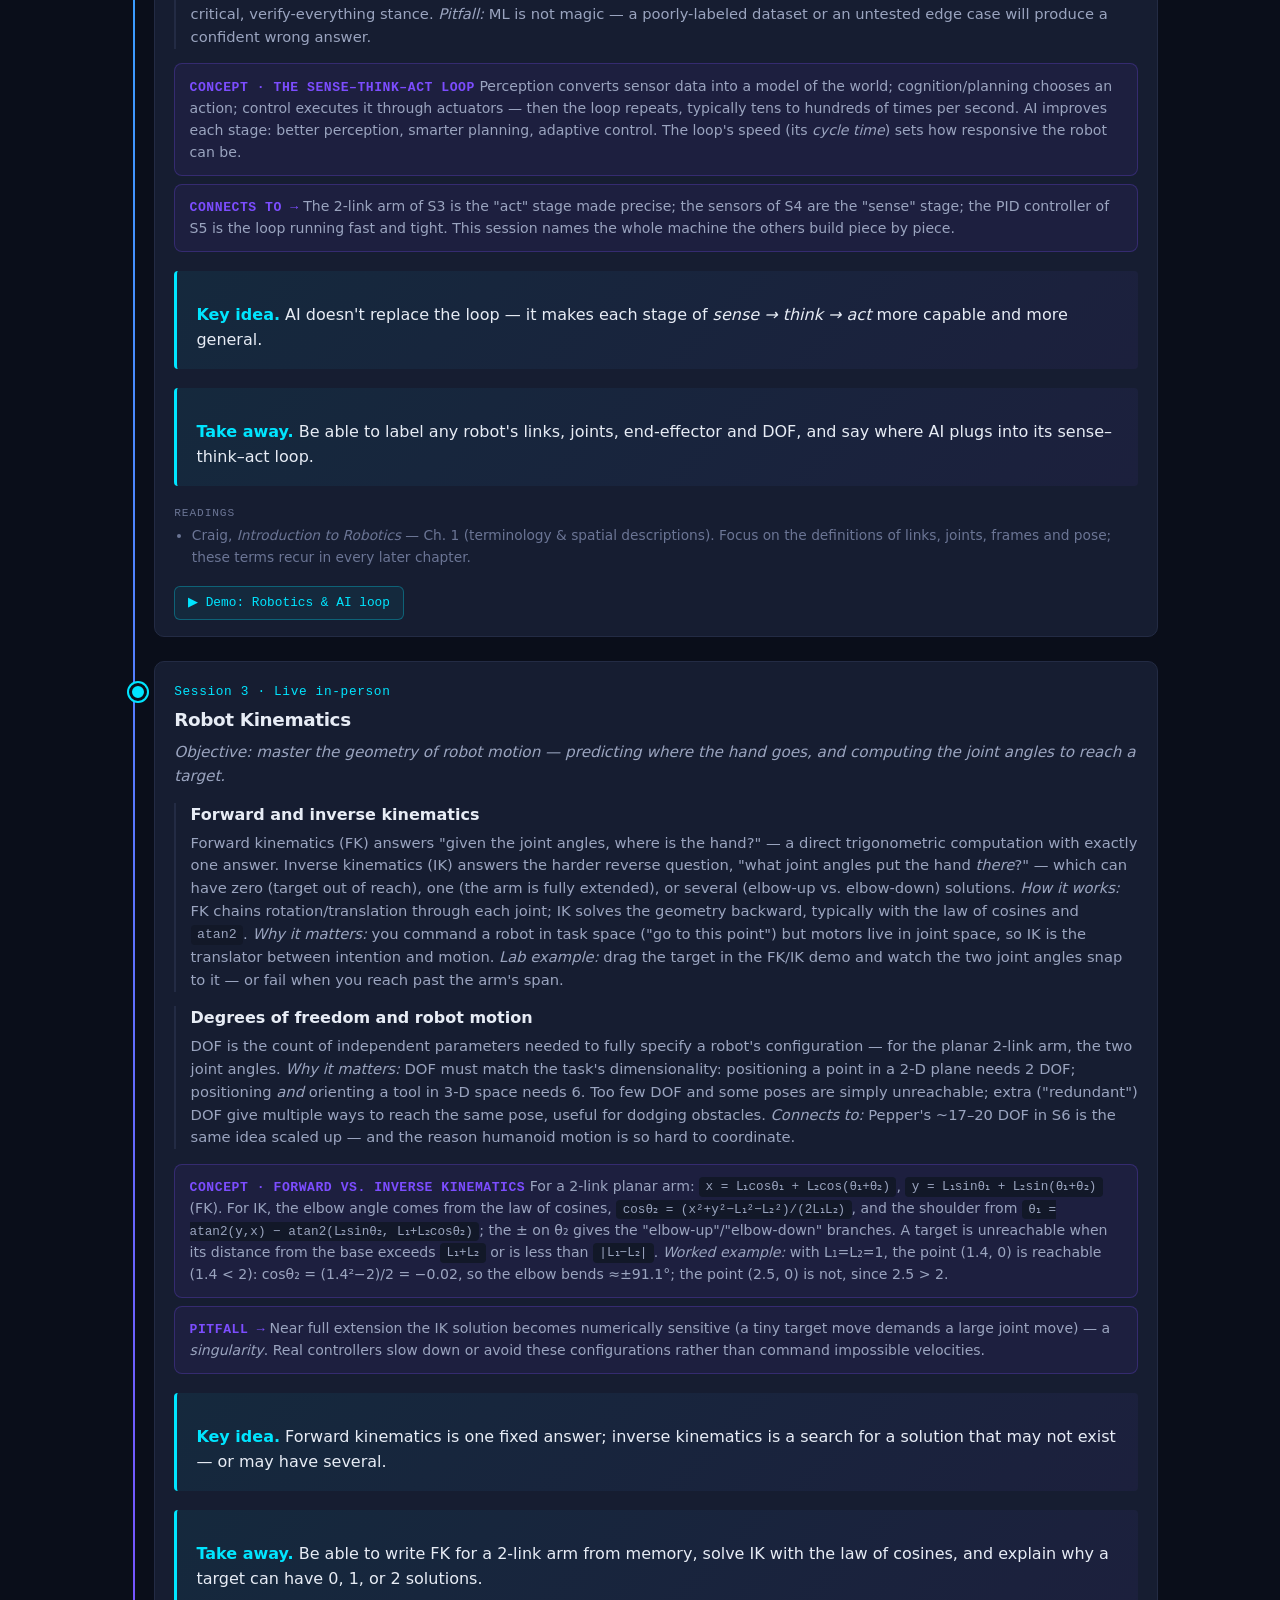
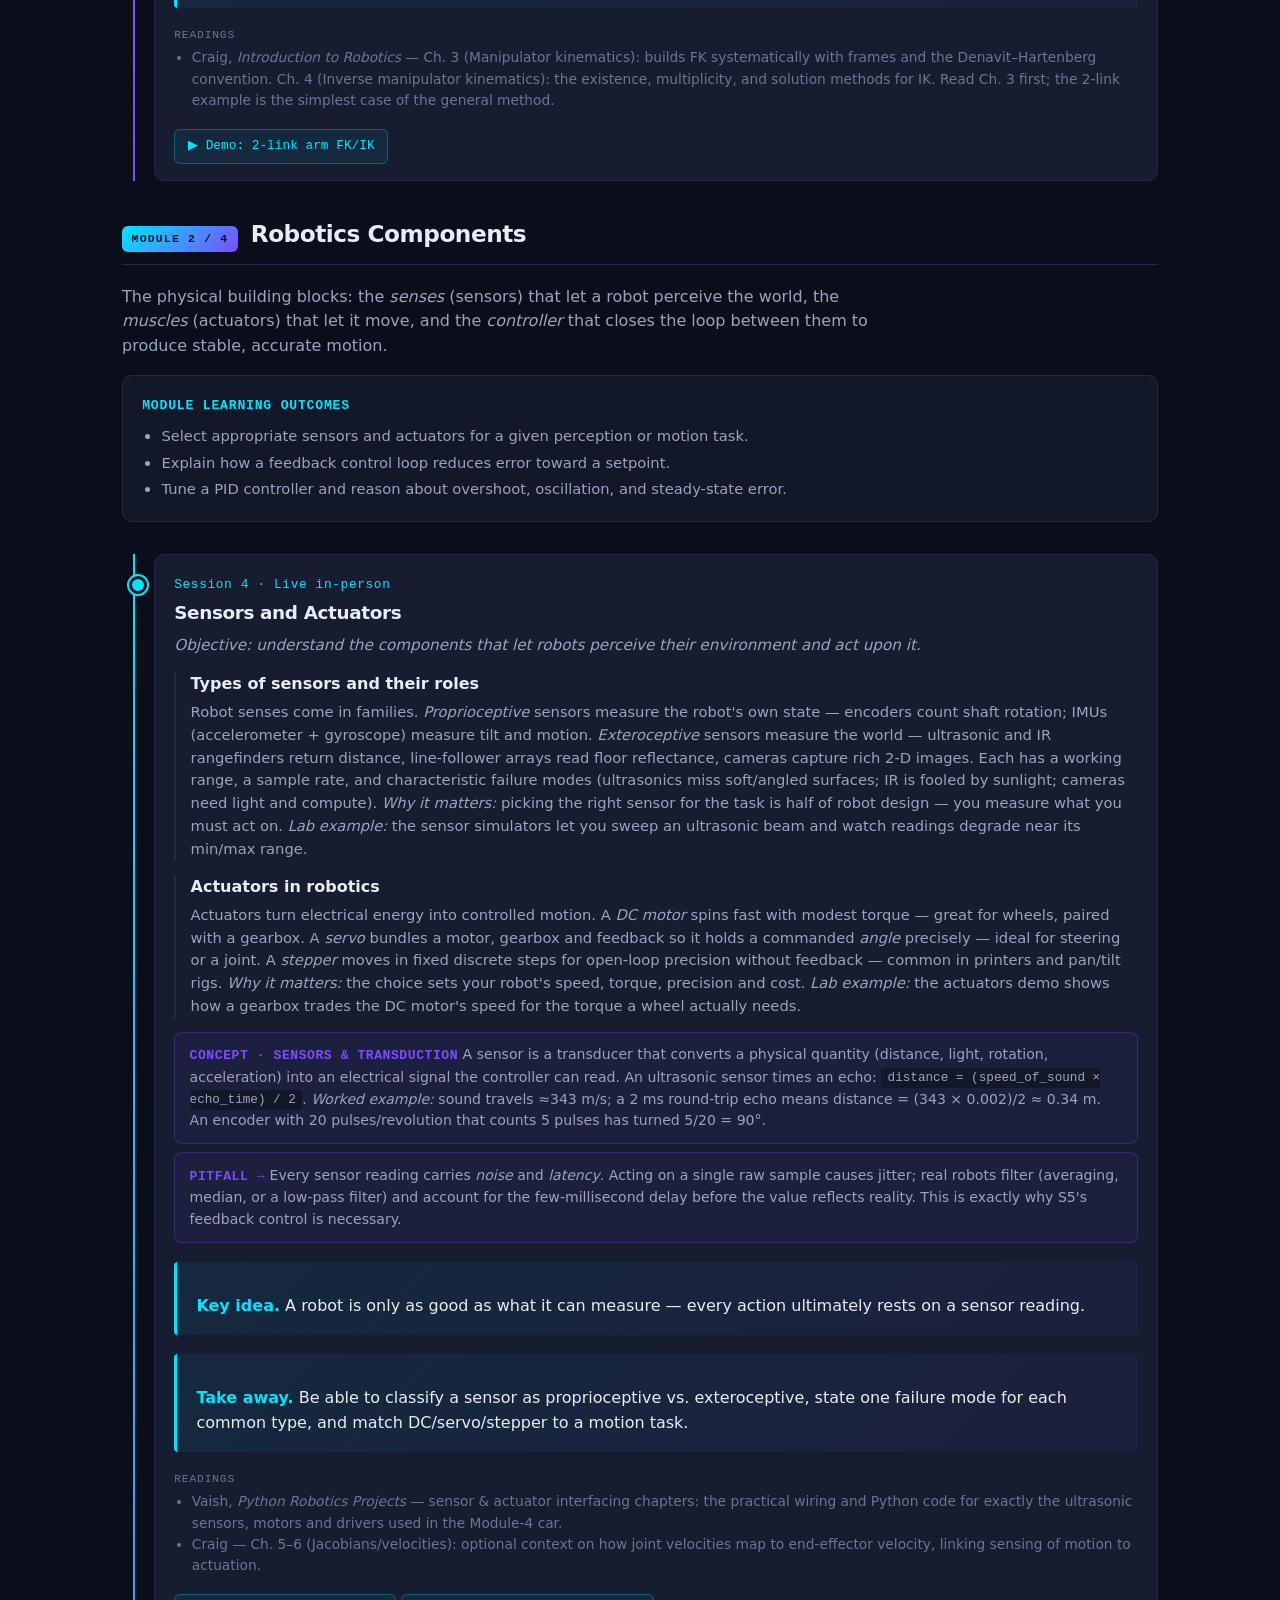
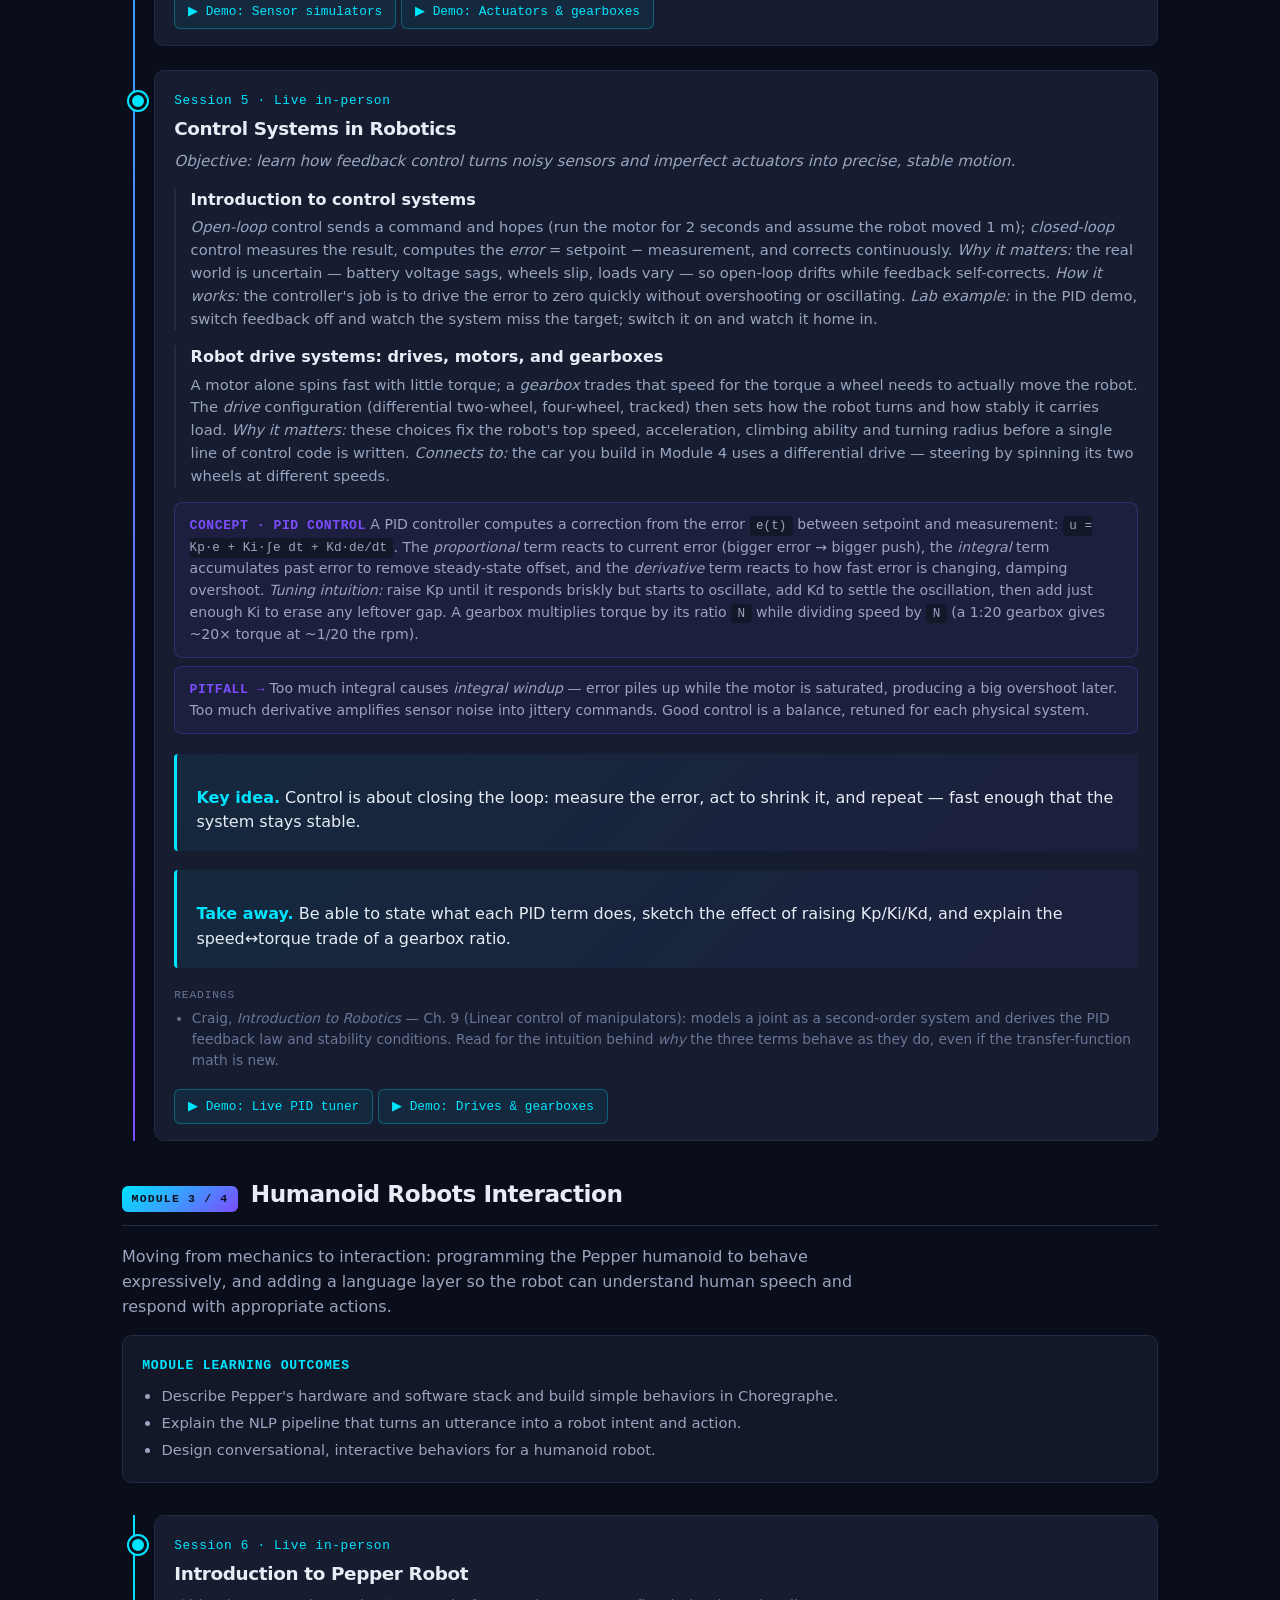
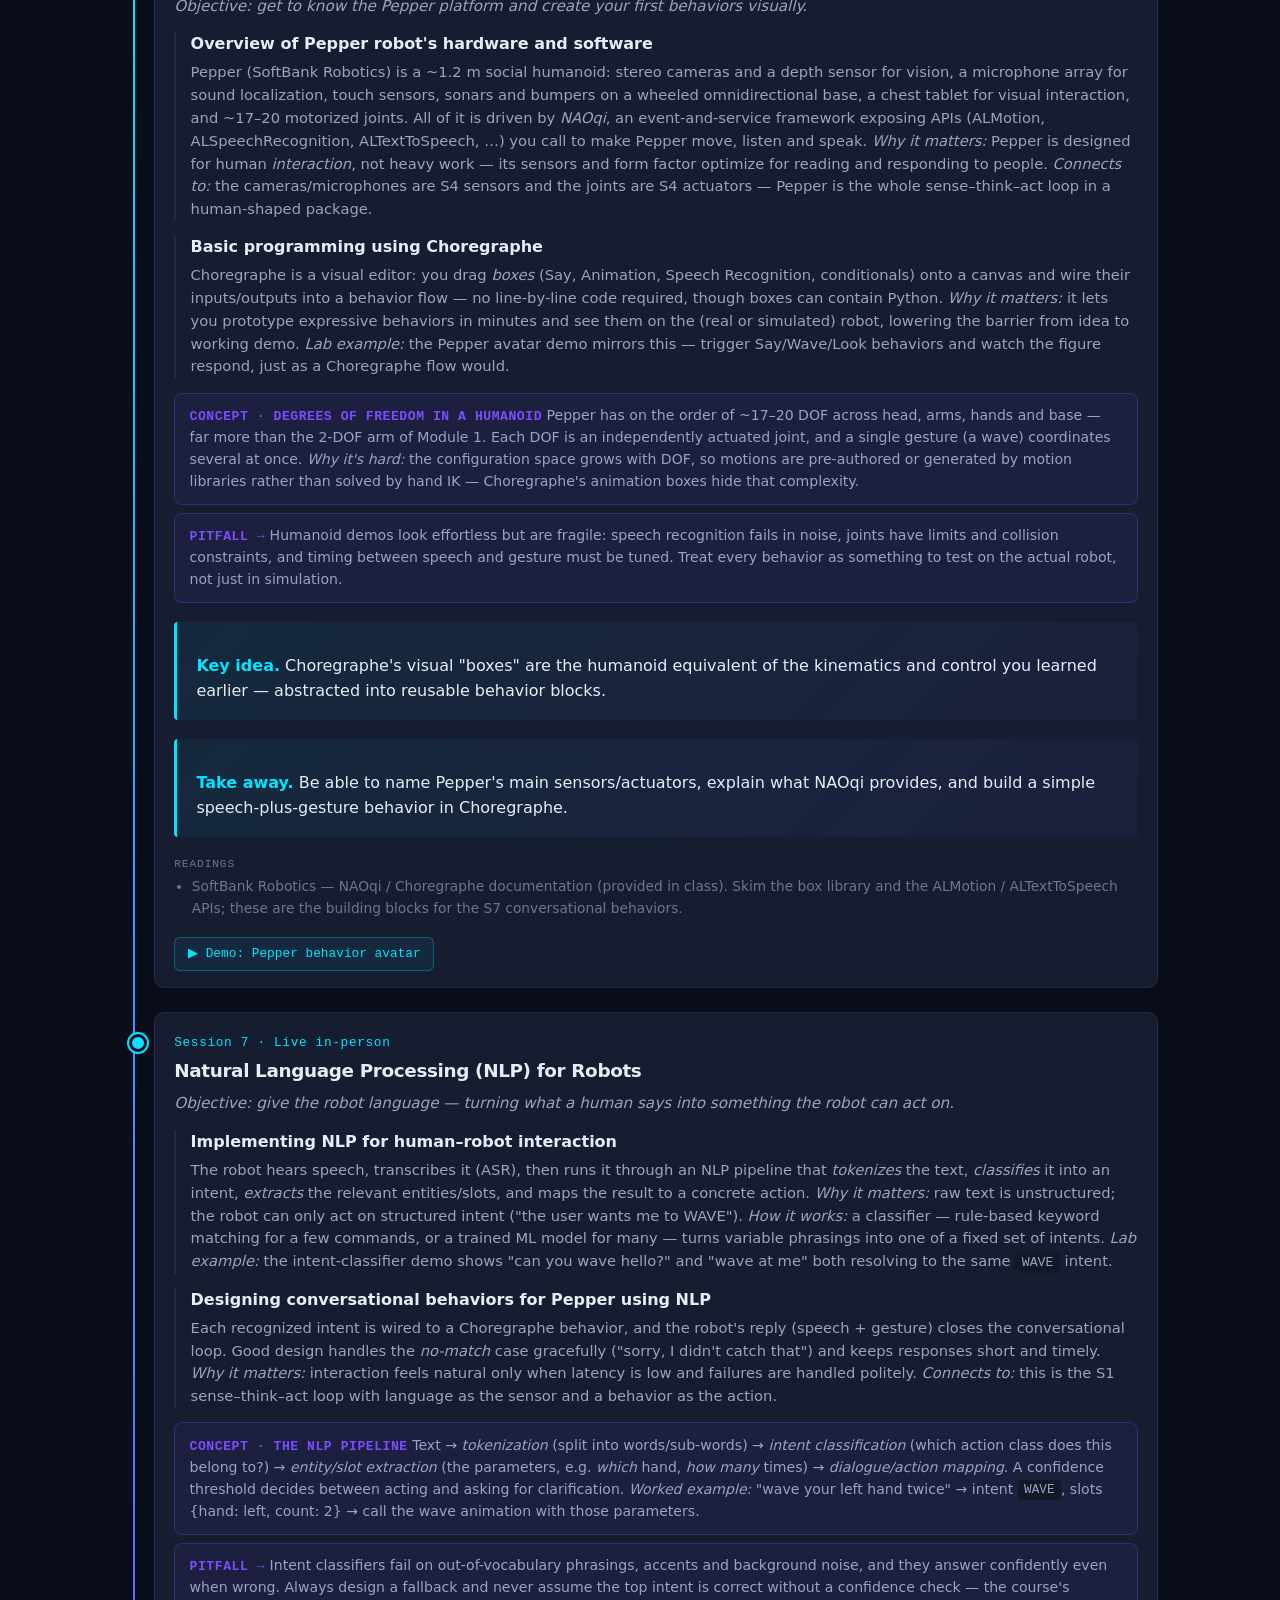
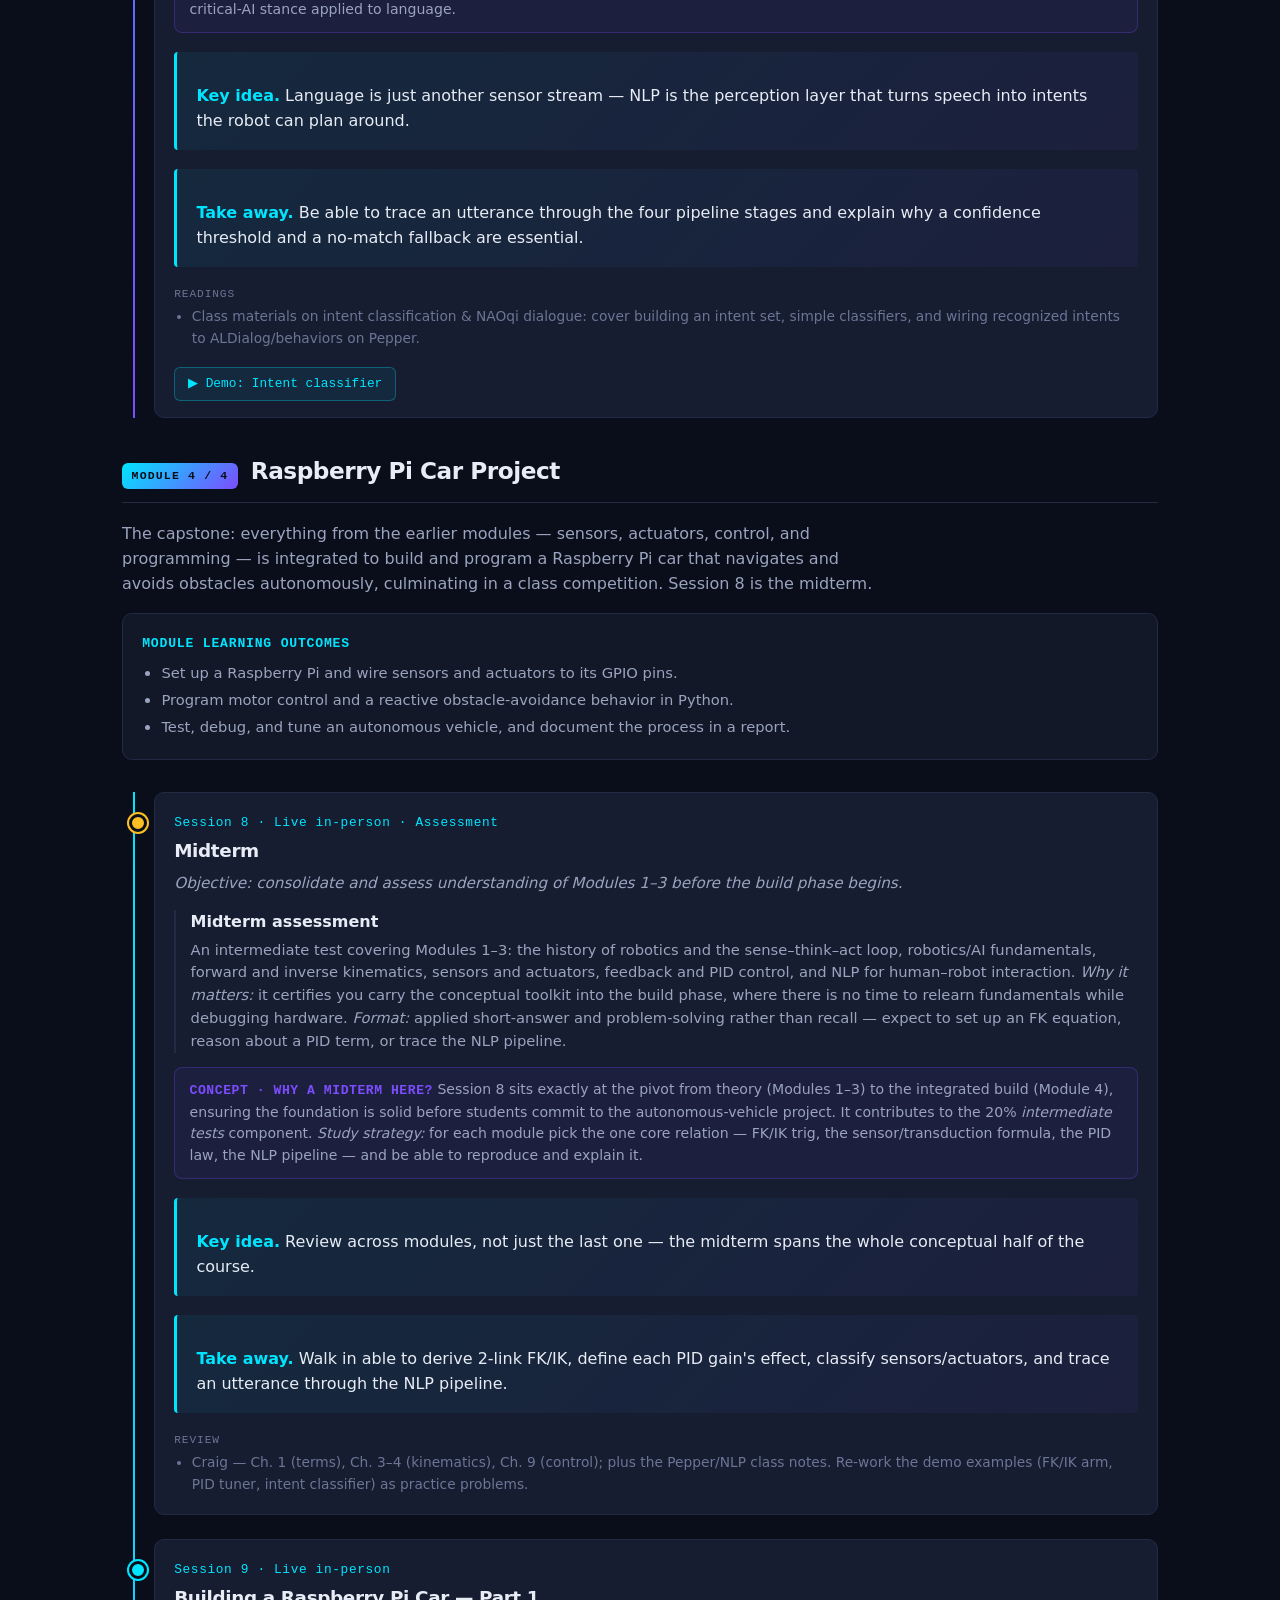
==== commit 918140cd: "Fix 2-link IK worked example: elbow angle for (1.4,0) is ~91.1 deg, not 81.8" ====
--- a/course.html
+++ b/course.html
@@ -395,7 +395,7 @@
           <p class="sx-obj">Objective: master the geometry of robot motion — predicting where the hand goes, and computing the joint angles to reach a target.</p>
           <div class="topic"><h5>Forward and inverse kinematics</h5><p>Forward kinematics (FK) answers "given the joint angles, where is the hand?" — a direct trigonometric computation with exactly one answer. Inverse kinematics (IK) answers the harder reverse question, "what joint angles put the hand <em>there</em>?" — which can have zero (target out of reach), one (the arm is fully extended), or several (elbow-up vs. elbow-down) solutions. <em>How it works:</em> FK chains rotation/translation through each joint; IK solves the geometry backward, typically with the law of cosines and <code>atan2</code>. <em>Why it matters:</em> you command a robot in task space ("go to this point") but motors live in joint space, so IK is the translator between intention and motion. <em>Lab example:</em> drag the target in the FK/IK demo and watch the two joint angles snap to it — or fail when you reach past the arm's span.</p></div>
           <div class="topic"><h5>Degrees of freedom and robot motion</h5><p>DOF is the count of independent parameters needed to fully specify a robot's configuration — for the planar 2-link arm, the two joint angles. <em>Why it matters:</em> DOF must match the task's dimensionality: positioning a point in a 2-D plane needs 2 DOF; positioning <em>and</em> orienting a tool in 3-D space needs 6. Too few DOF and some poses are simply unreachable; extra ("redundant") DOF give multiple ways to reach the same pose, useful for dodging obstacles. <em>Connects to:</em> Pepper's ~17–20 DOF in S6 is the same idea scaled up — and the reason humanoid motion is so hard to coordinate.</p></div>
-          <div class="concept"><b>Concept · forward vs. inverse kinematics</b> For a 2-link planar arm: <code>x = L₁cosθ₁ + L₂cos(θ₁+θ₂)</code>, <code>y = L₁sinθ₁ + L₂sin(θ₁+θ₂)</code> (FK). For IK, the elbow angle comes from the law of cosines, <code>cosθ₂ = (x²+y²−L₁²−L₂²)/(2L₁L₂)</code>, and the shoulder from <code>θ₁ = atan2(y,x) − atan2(L₂sinθ₂, L₁+L₂cosθ₂)</code>; the ± on θ₂ gives the "elbow-up"/"elbow-down" branches. A target is unreachable when its distance from the base exceeds <code>L₁+L₂</code> or is less than <code>|L₁−L₂|</code>. <em>Worked example:</em> with L₁=L₂=1, the point (1.4, 0) is reachable (1.4 &lt; 2) with elbow bent ≈±81.8°; the point (2.5, 0) is not, since 2.5 &gt; 2.</div>
+          <div class="concept"><b>Concept · forward vs. inverse kinematics</b> For a 2-link planar arm: <code>x = L₁cosθ₁ + L₂cos(θ₁+θ₂)</code>, <code>y = L₁sinθ₁ + L₂sin(θ₁+θ₂)</code> (FK). For IK, the elbow angle comes from the law of cosines, <code>cosθ₂ = (x²+y²−L₁²−L₂²)/(2L₁L₂)</code>, and the shoulder from <code>θ₁ = atan2(y,x) − atan2(L₂sinθ₂, L₁+L₂cosθ₂)</code>; the ± on θ₂ gives the "elbow-up"/"elbow-down" branches. A target is unreachable when its distance from the base exceeds <code>L₁+L₂</code> or is less than <code>|L₁−L₂|</code>. <em>Worked example:</em> with L₁=L₂=1, the point (1.4, 0) is reachable (1.4 &lt; 2): cosθ₂ = (1.4²−2)/2 = −0.02, so the elbow bends ≈±91.1°; the point (2.5, 0) is not, since 2.5 &gt; 2.</div>
           <div class="concept"><b>Pitfall →</b> Near full extension the IK solution becomes numerically sensitive (a tiny target move demands a large joint move) — a <em>singularity</em>. Real controllers slow down or avoid these configurations rather than command impossible velocities.</div>
           <div class="callout"><p><strong>Key idea.</strong> Forward kinematics is one fixed answer; inverse kinematics is a search for a solution that may not exist — or may have several.</p></div>
           <div class="callout"><p><strong>Take away.</strong> Be able to write FK for a 2-link arm from memory, solve IK with the law of cosines, and explain why a target can have 0, 1, or 2 solutions.</p></div>
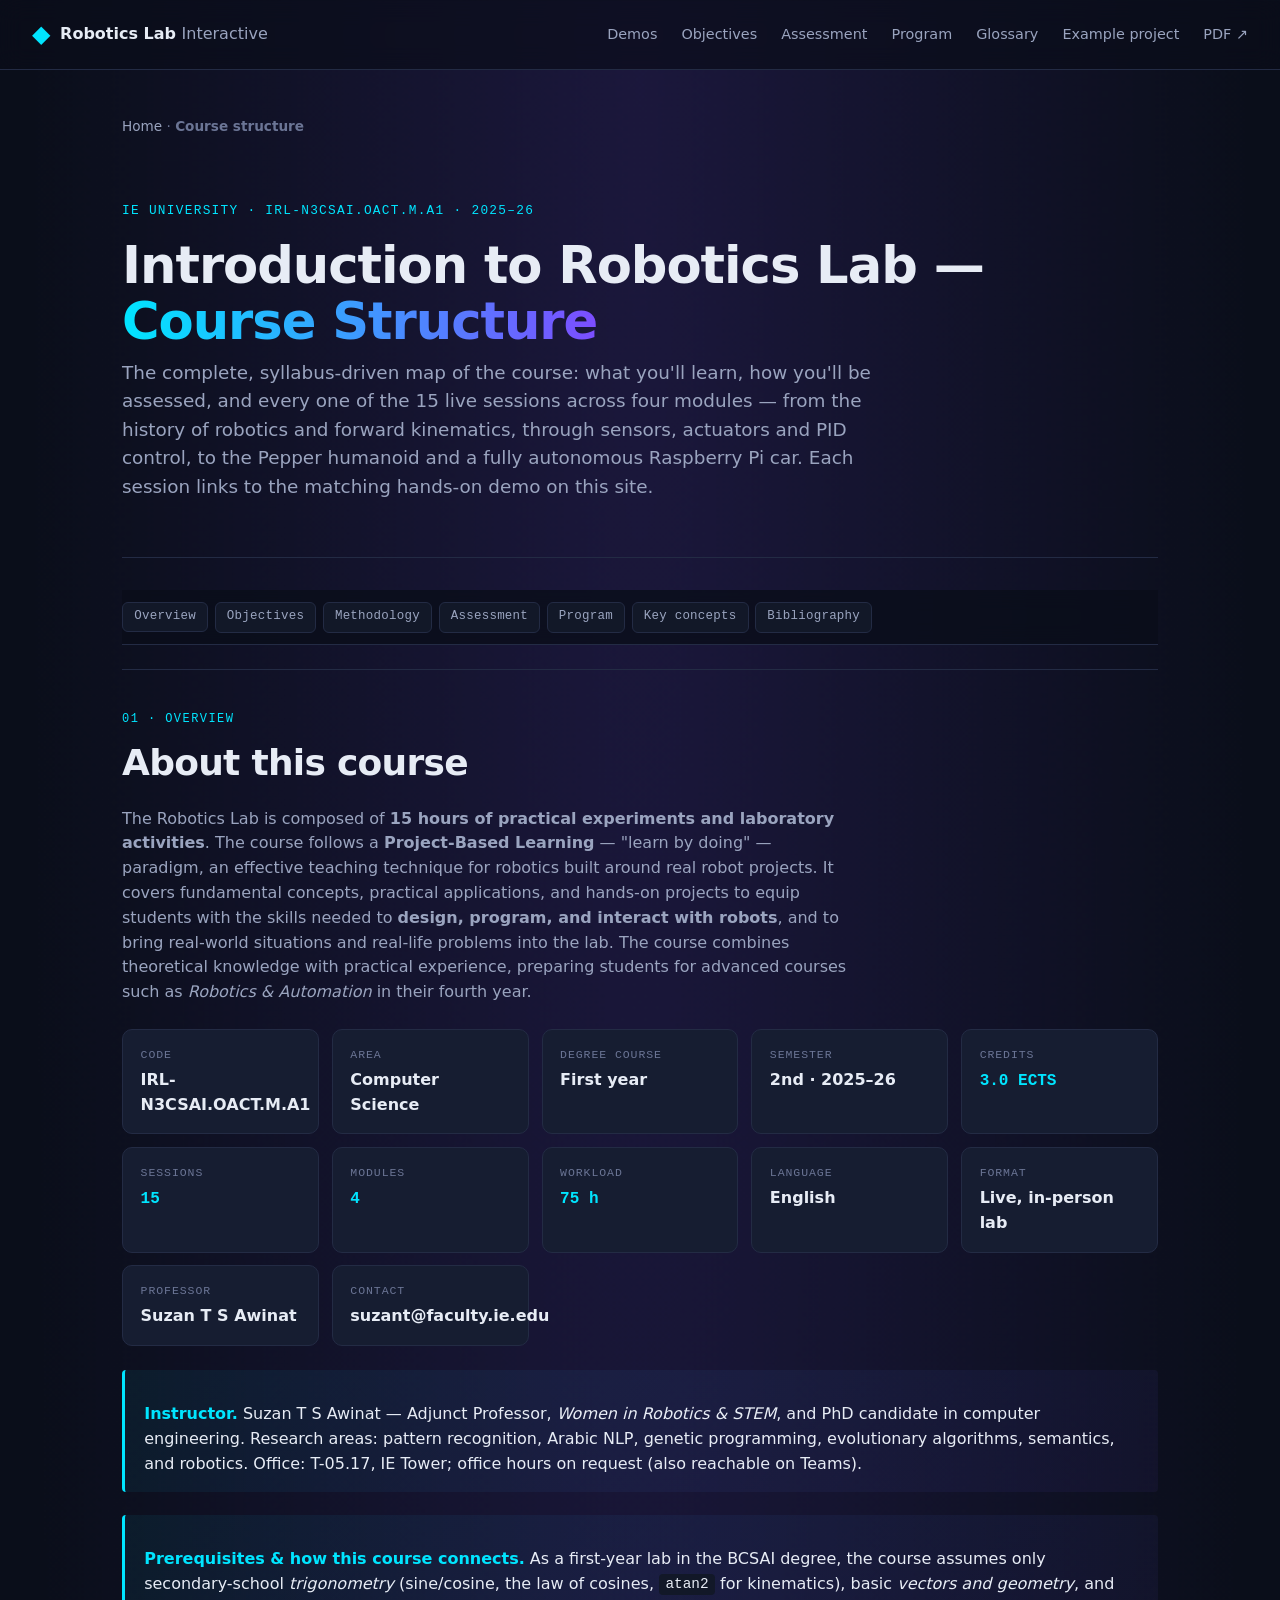
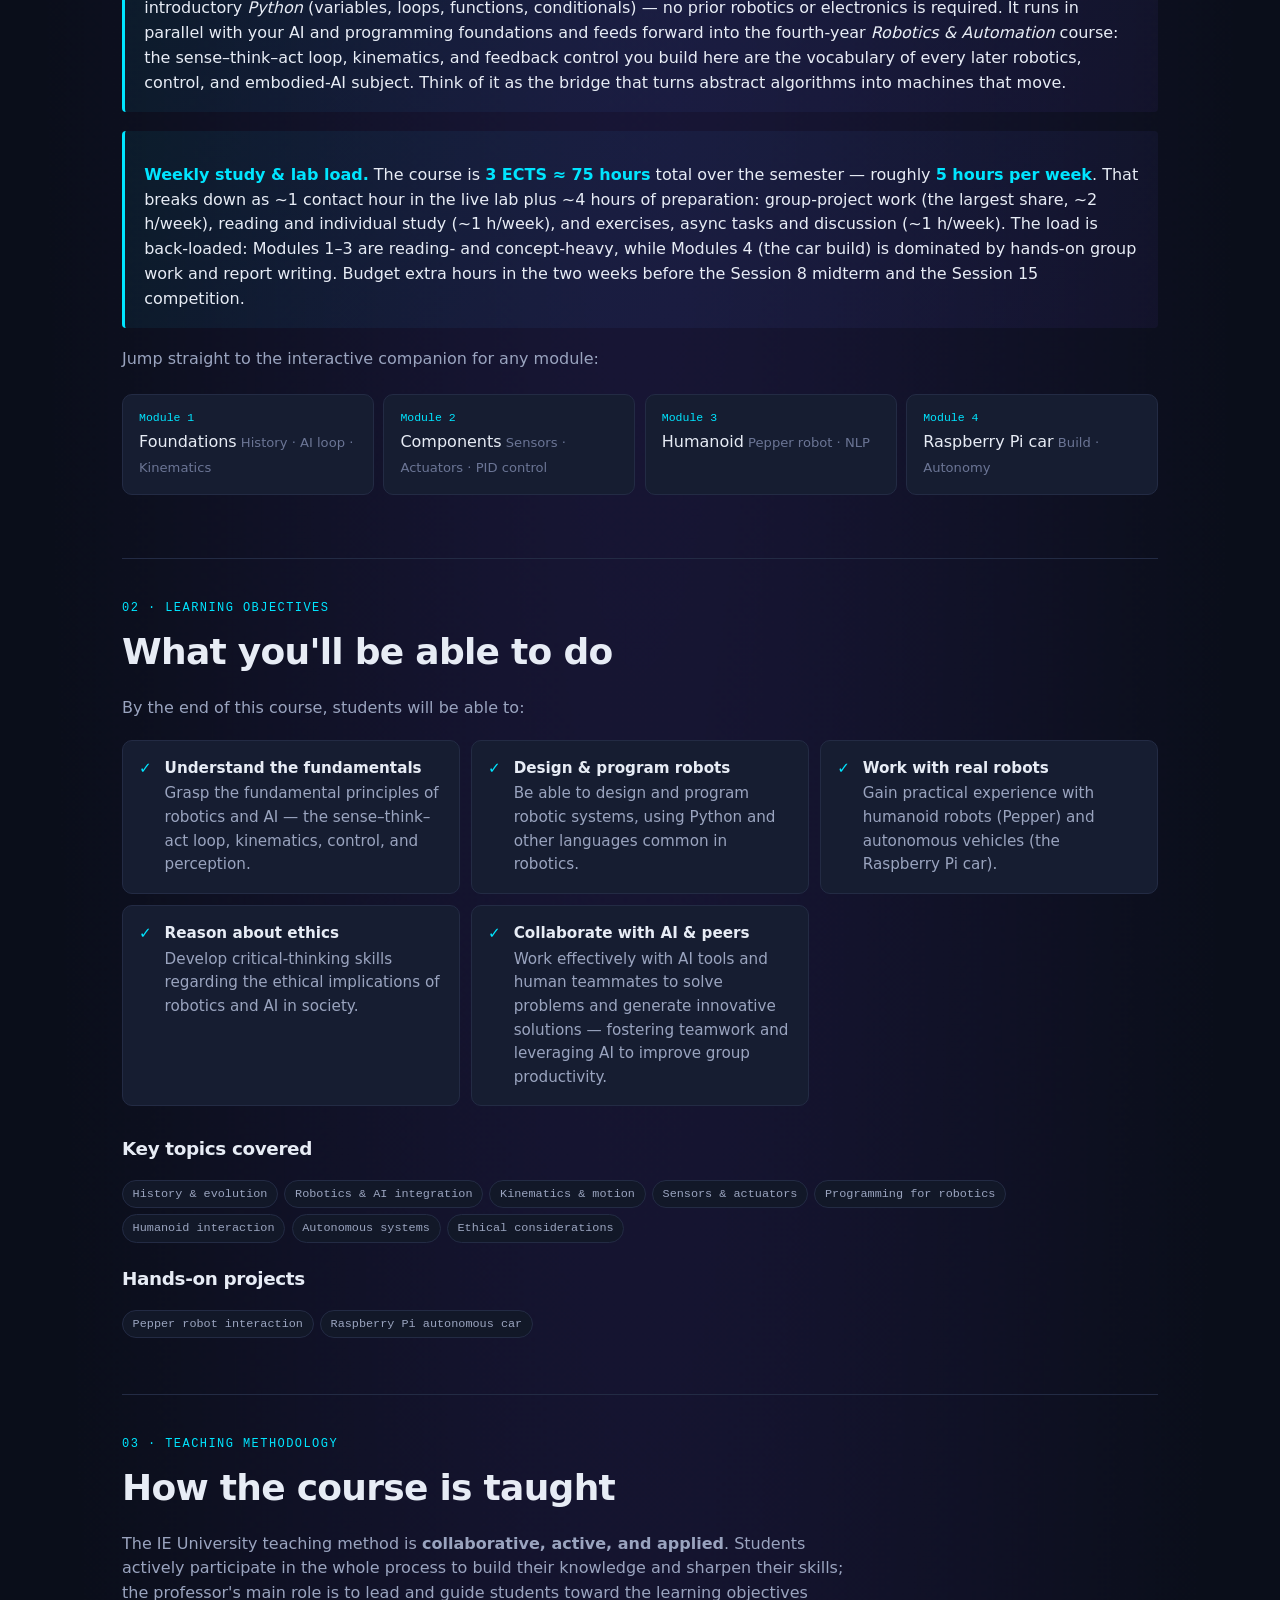
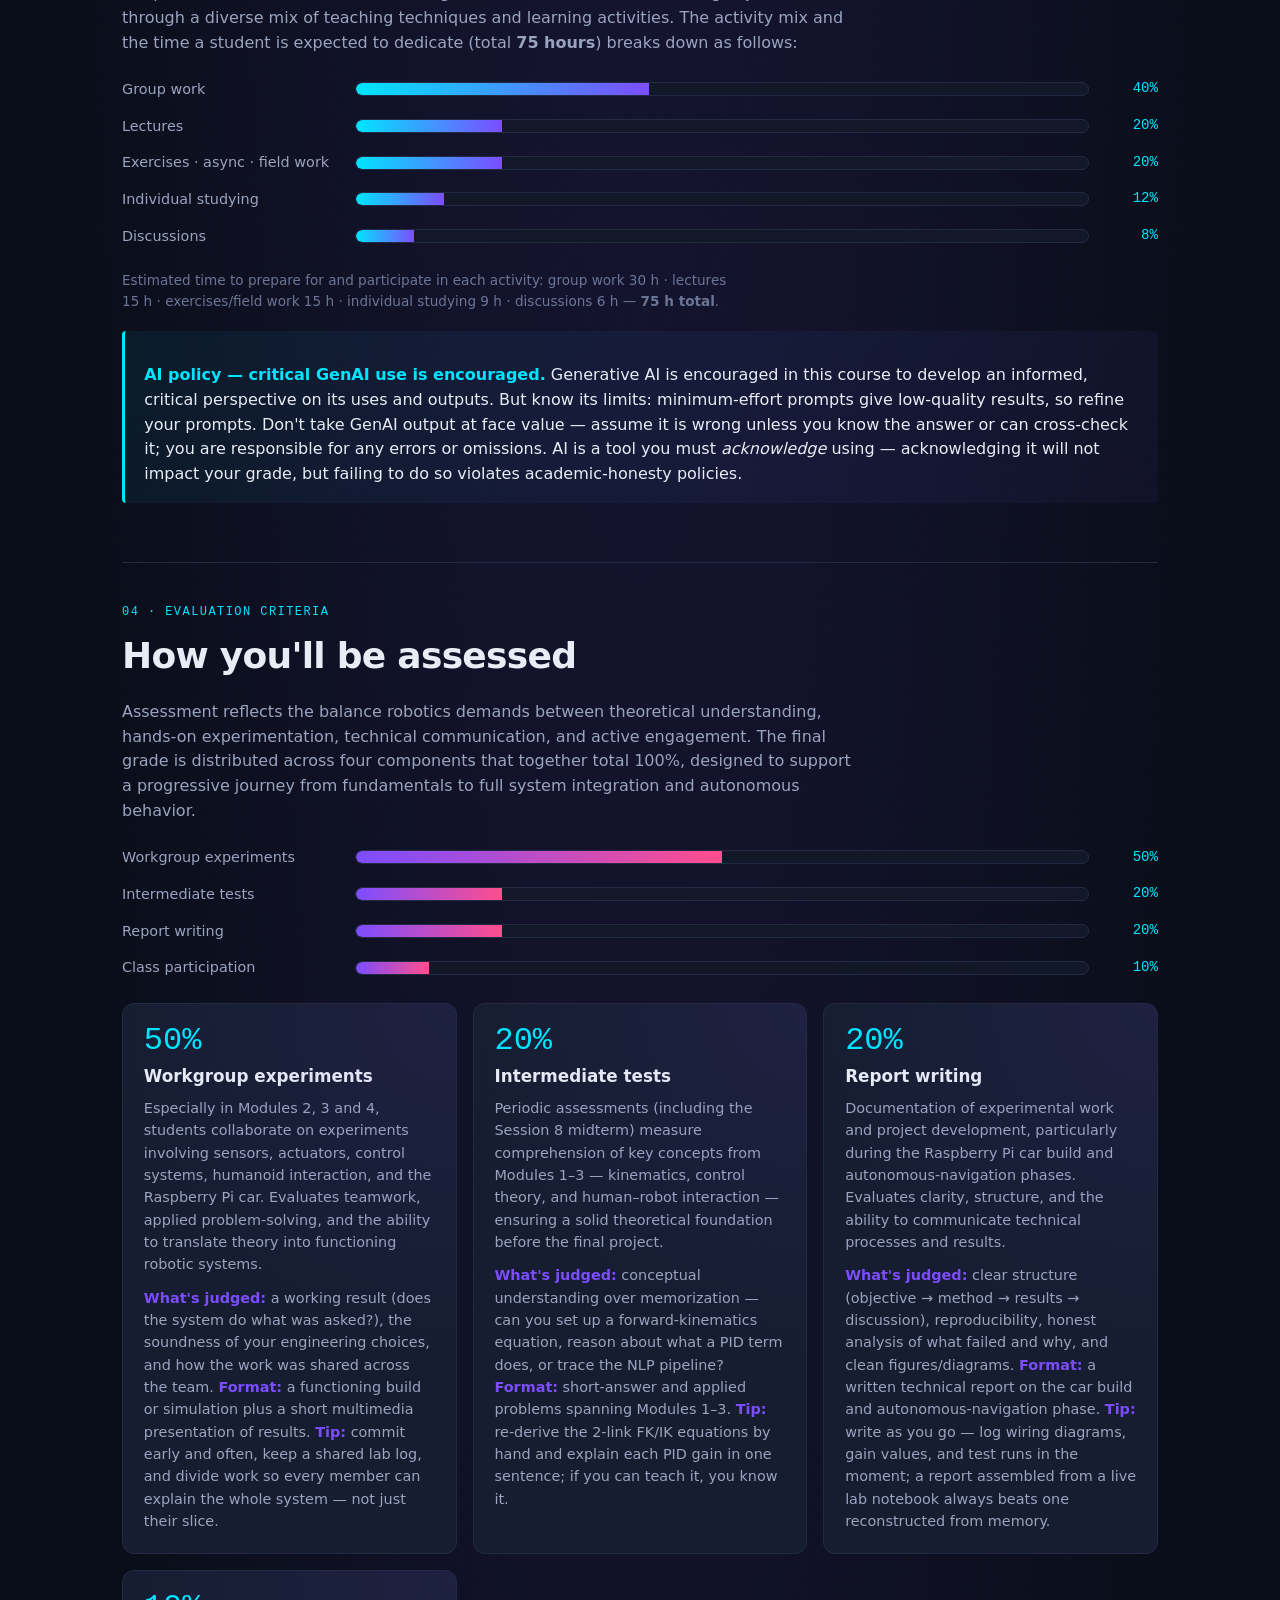
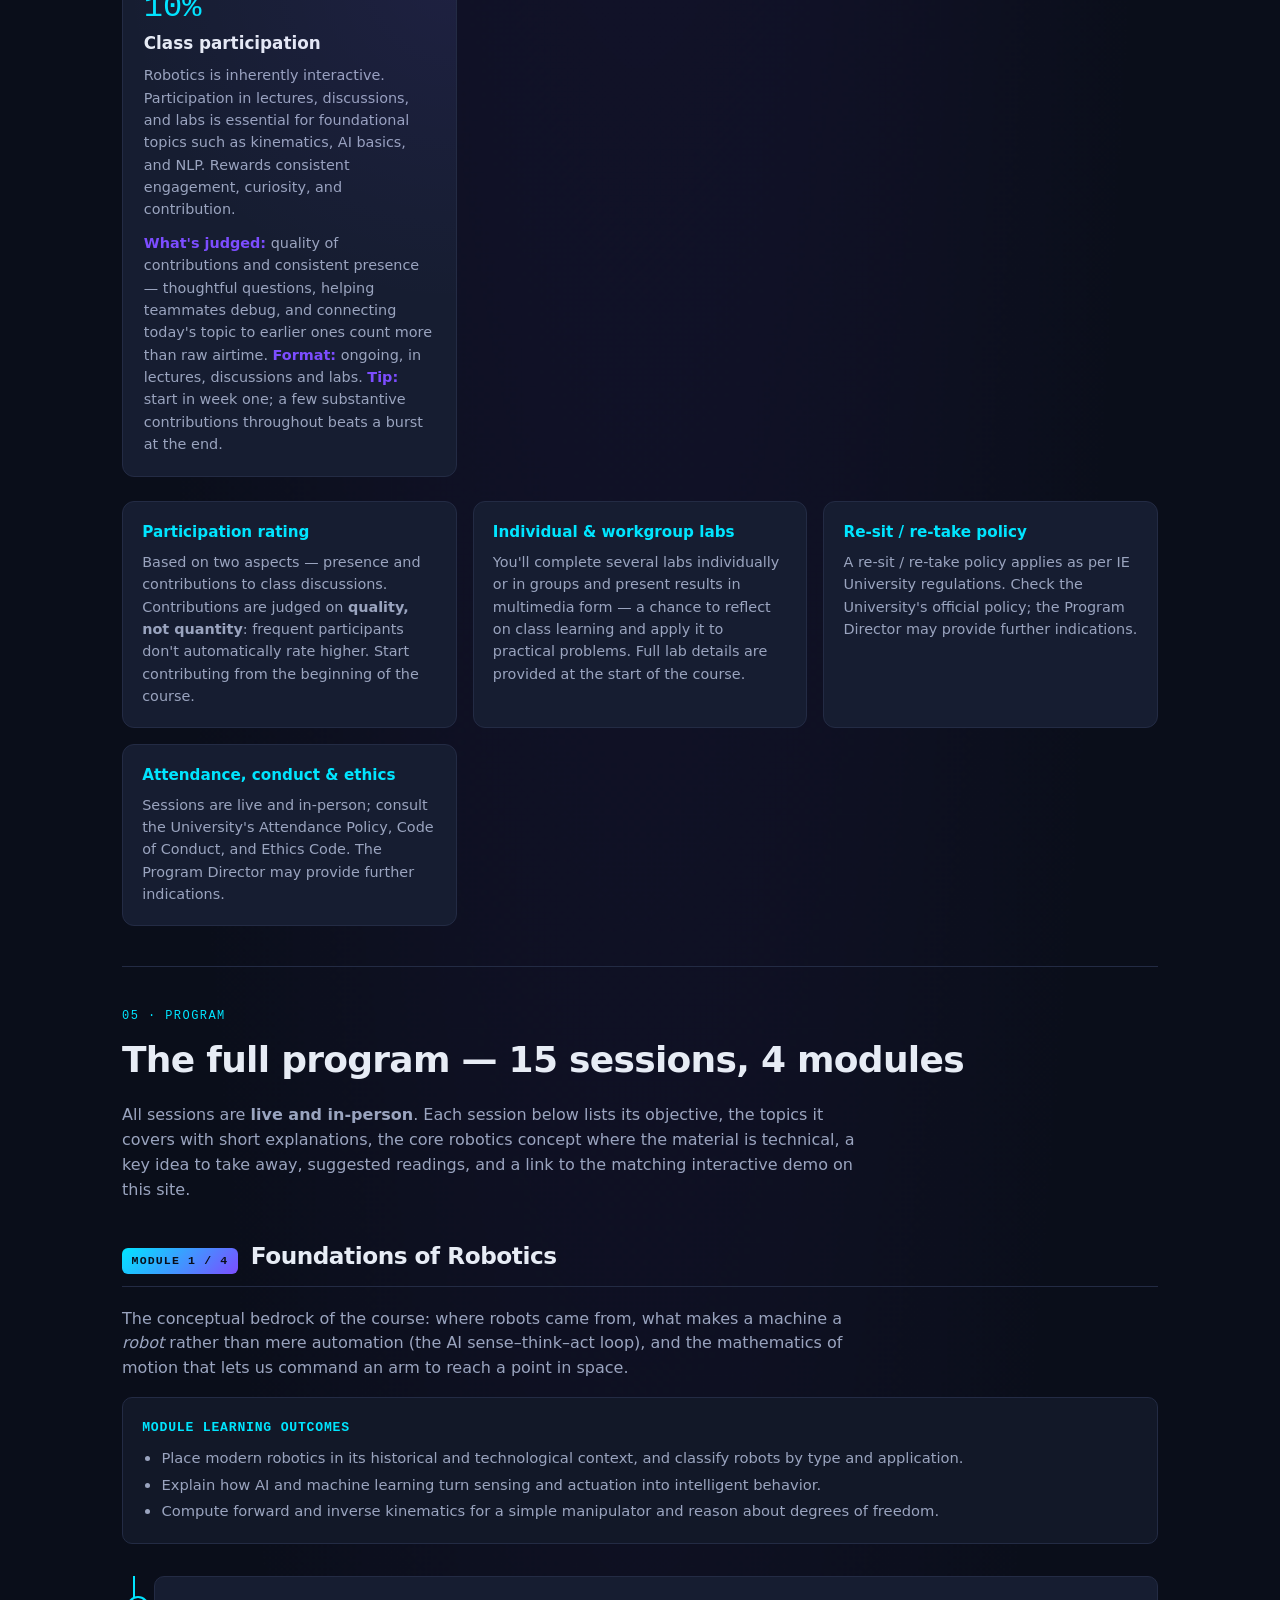
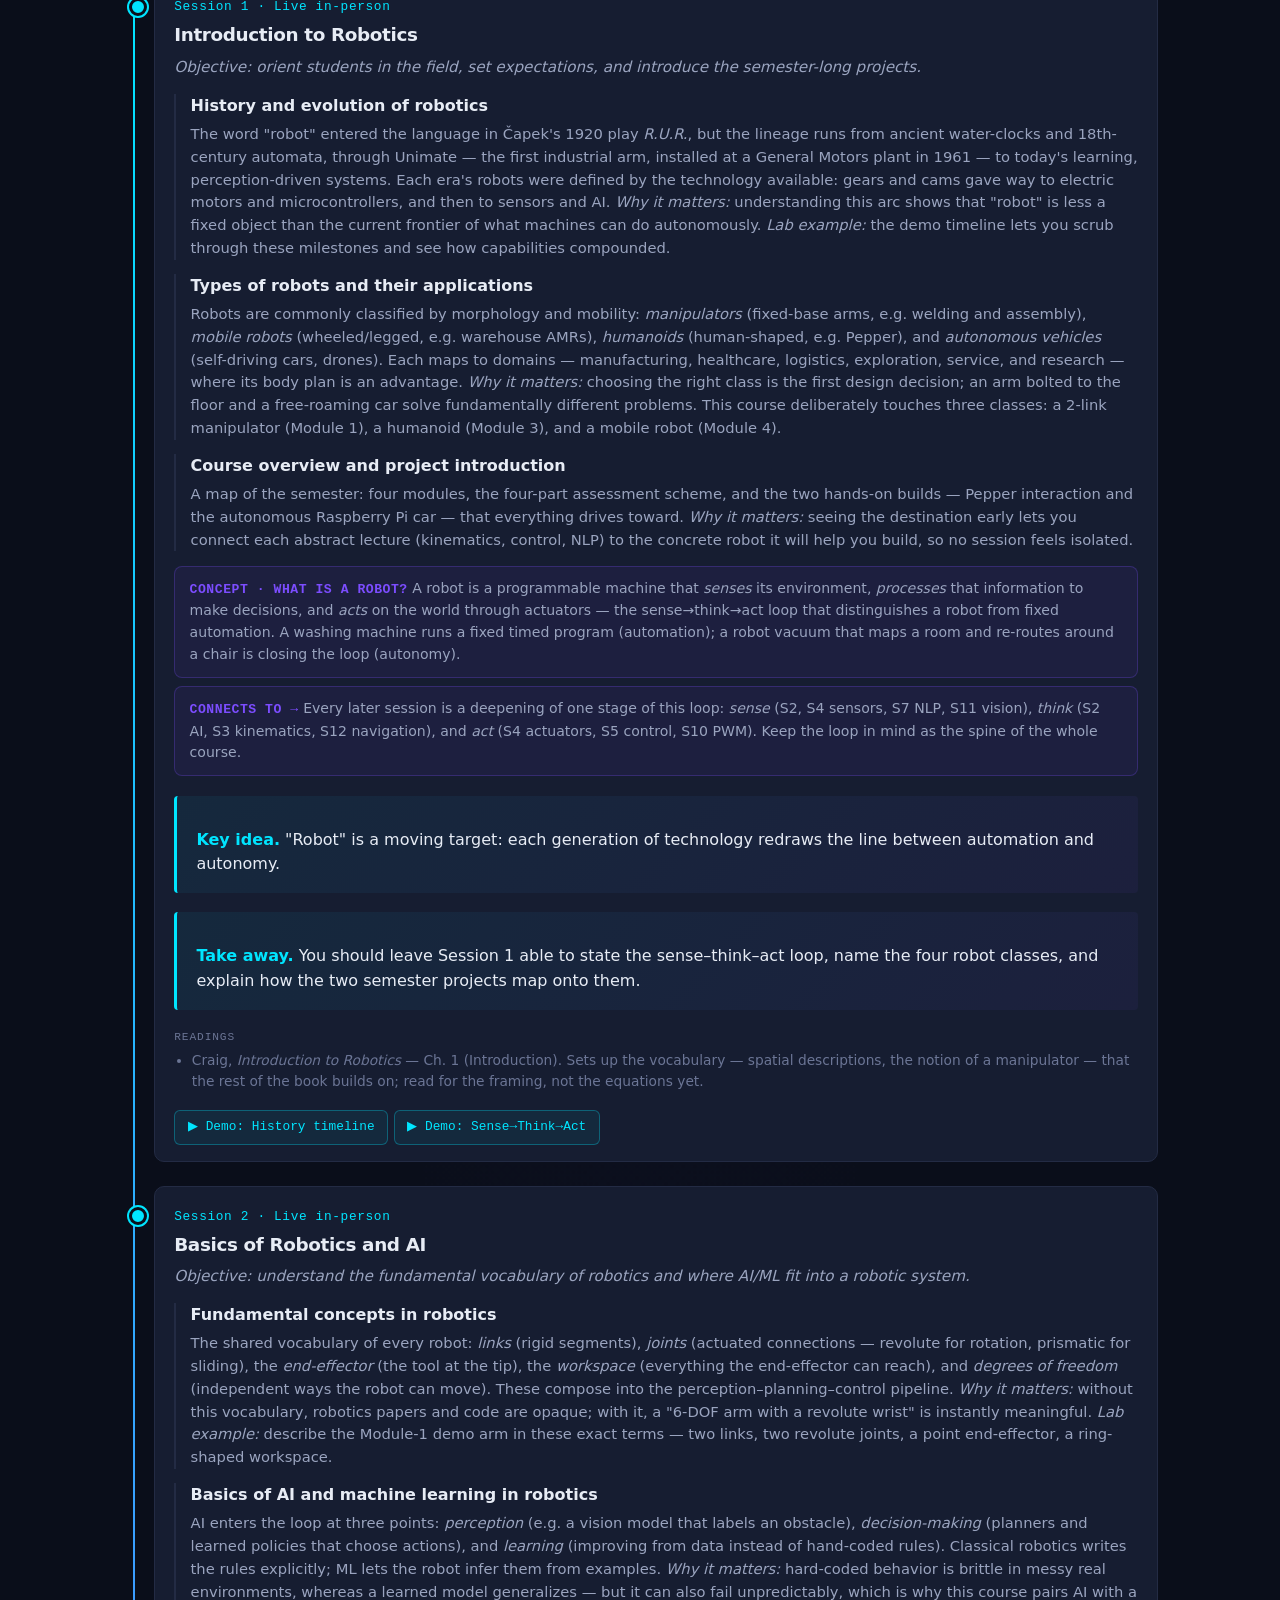
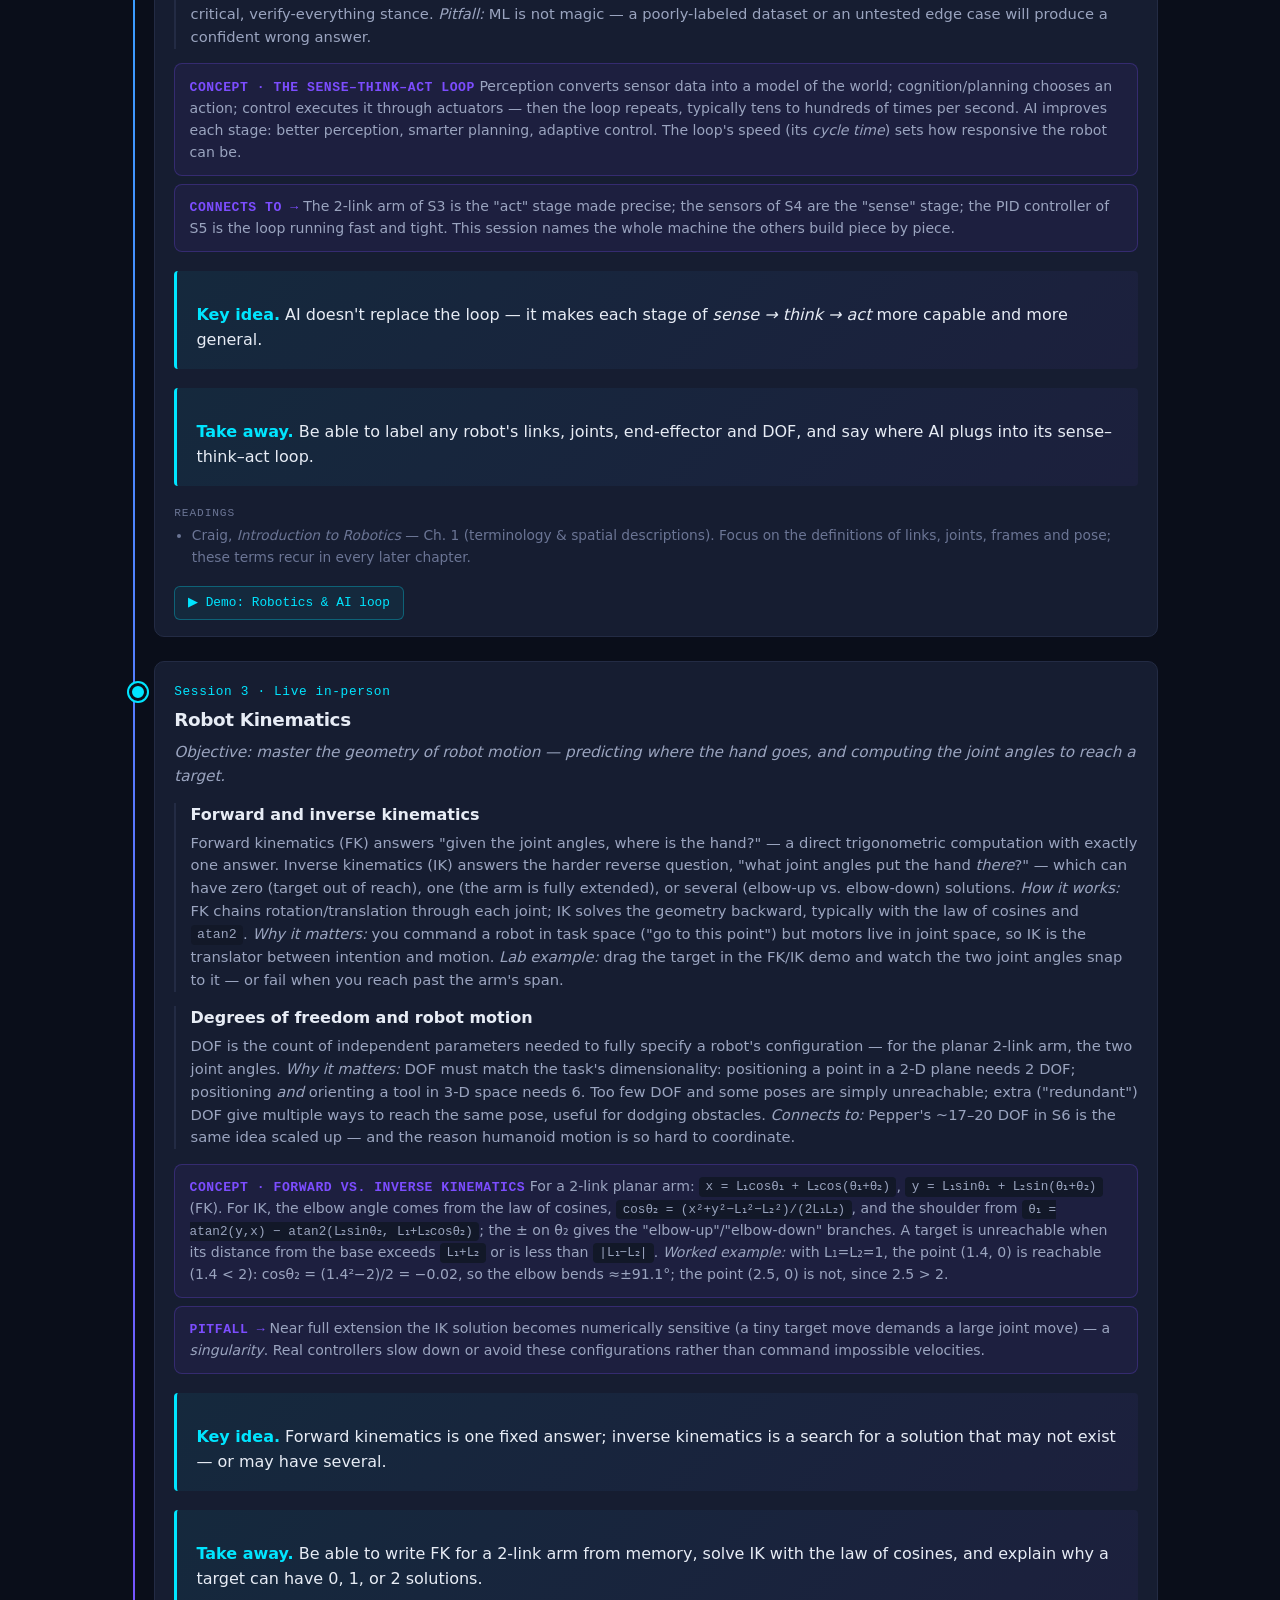
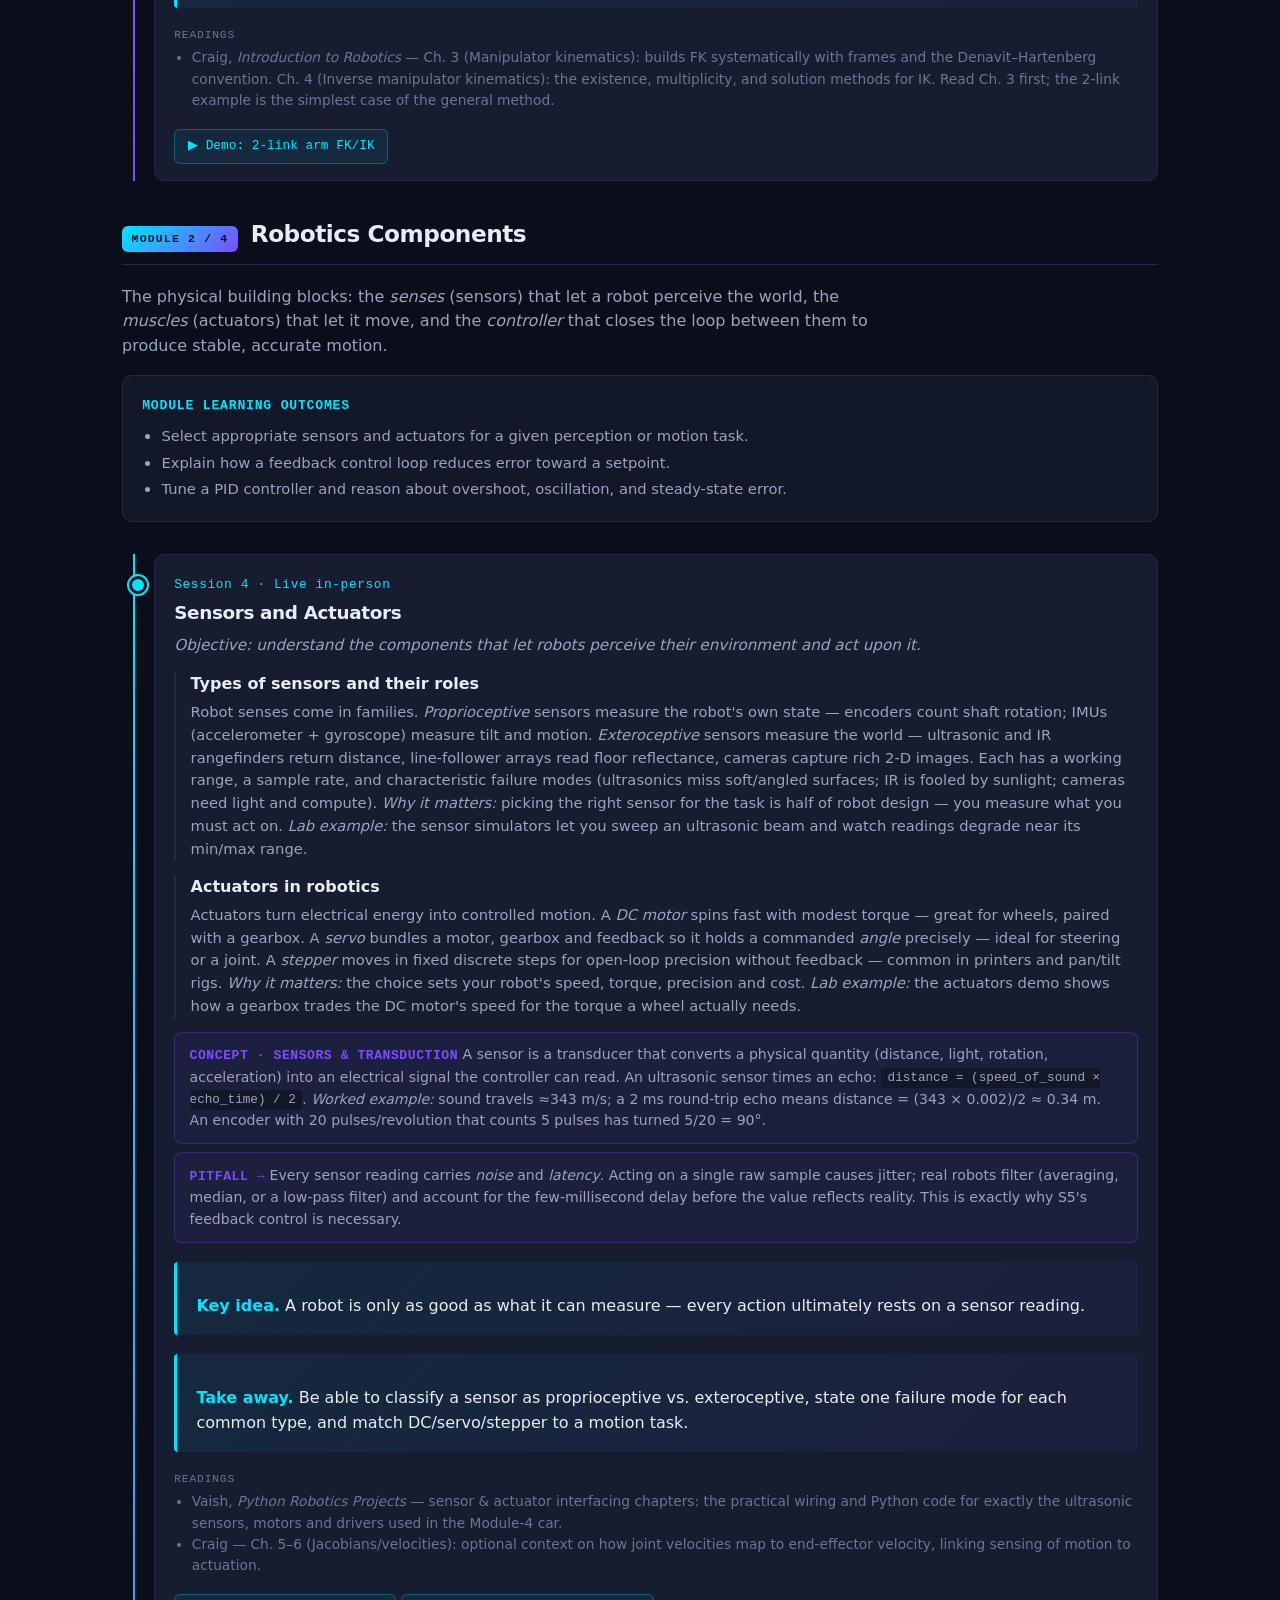
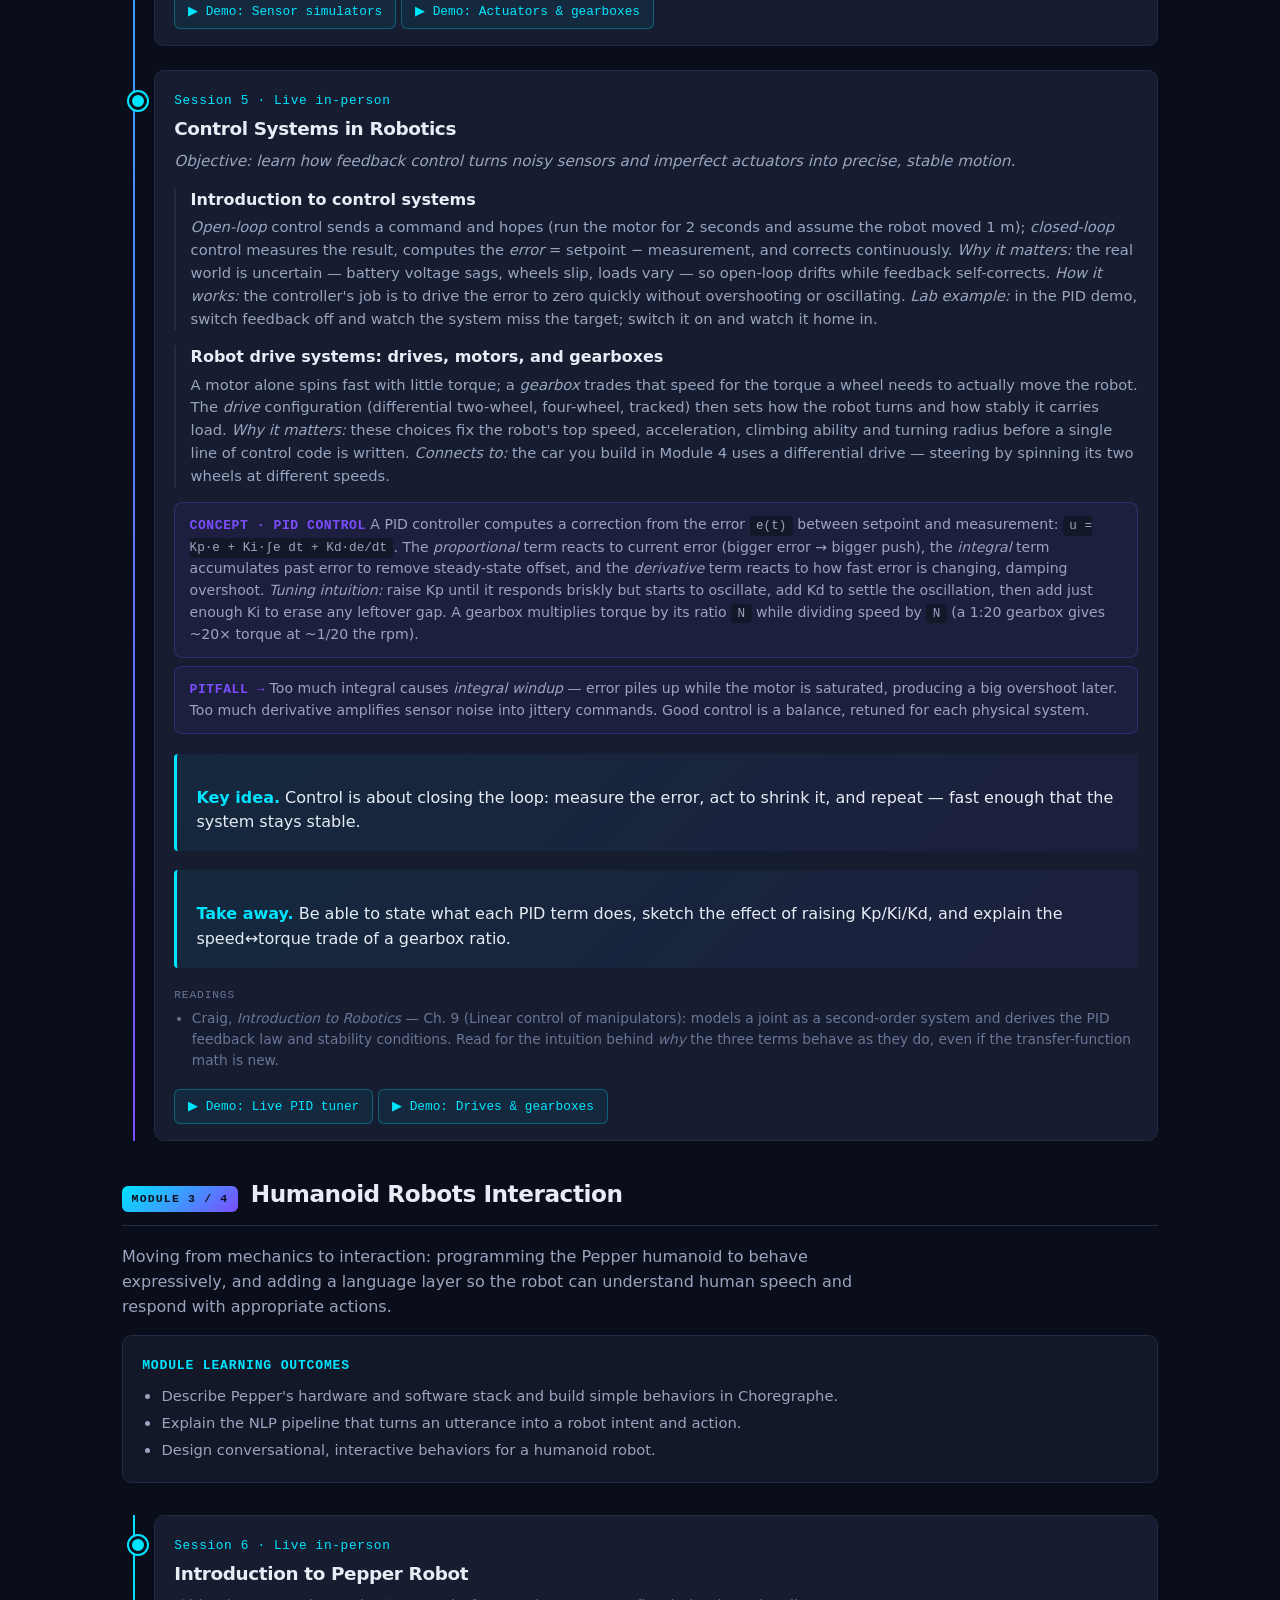
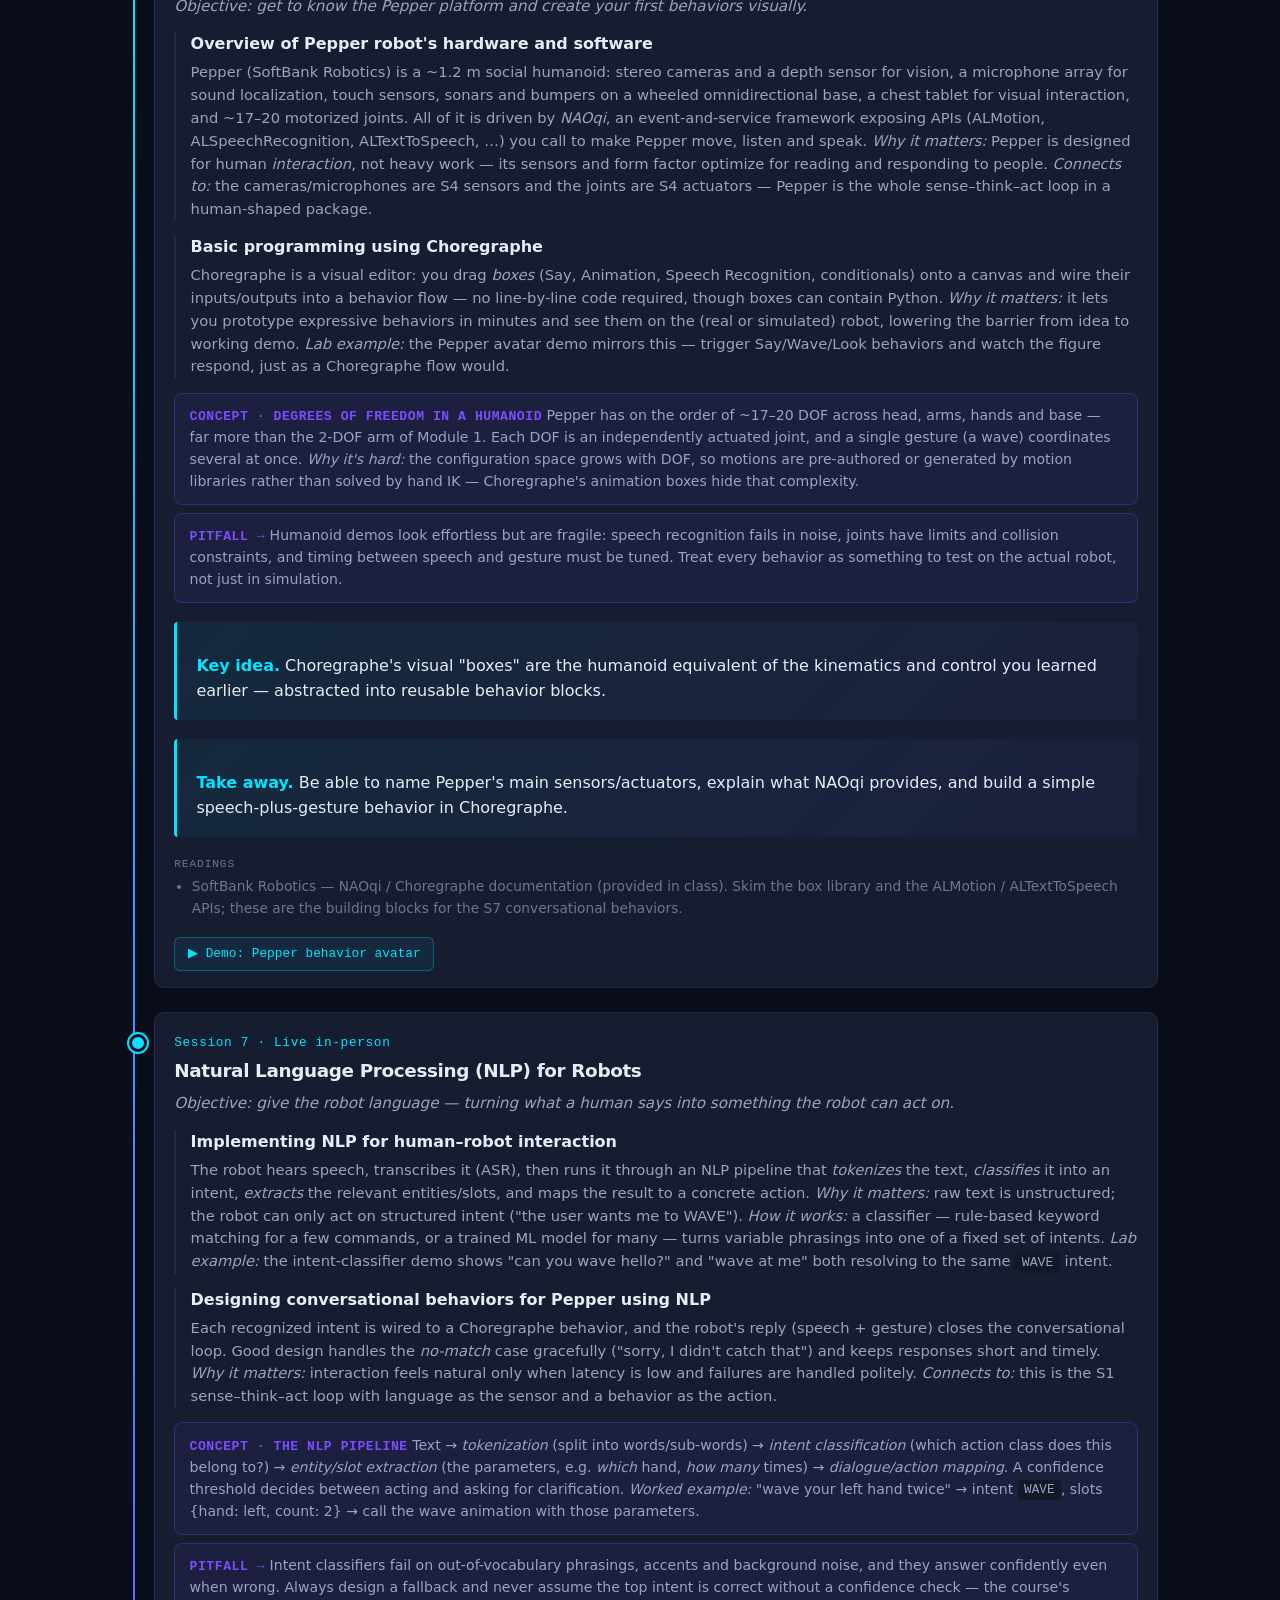
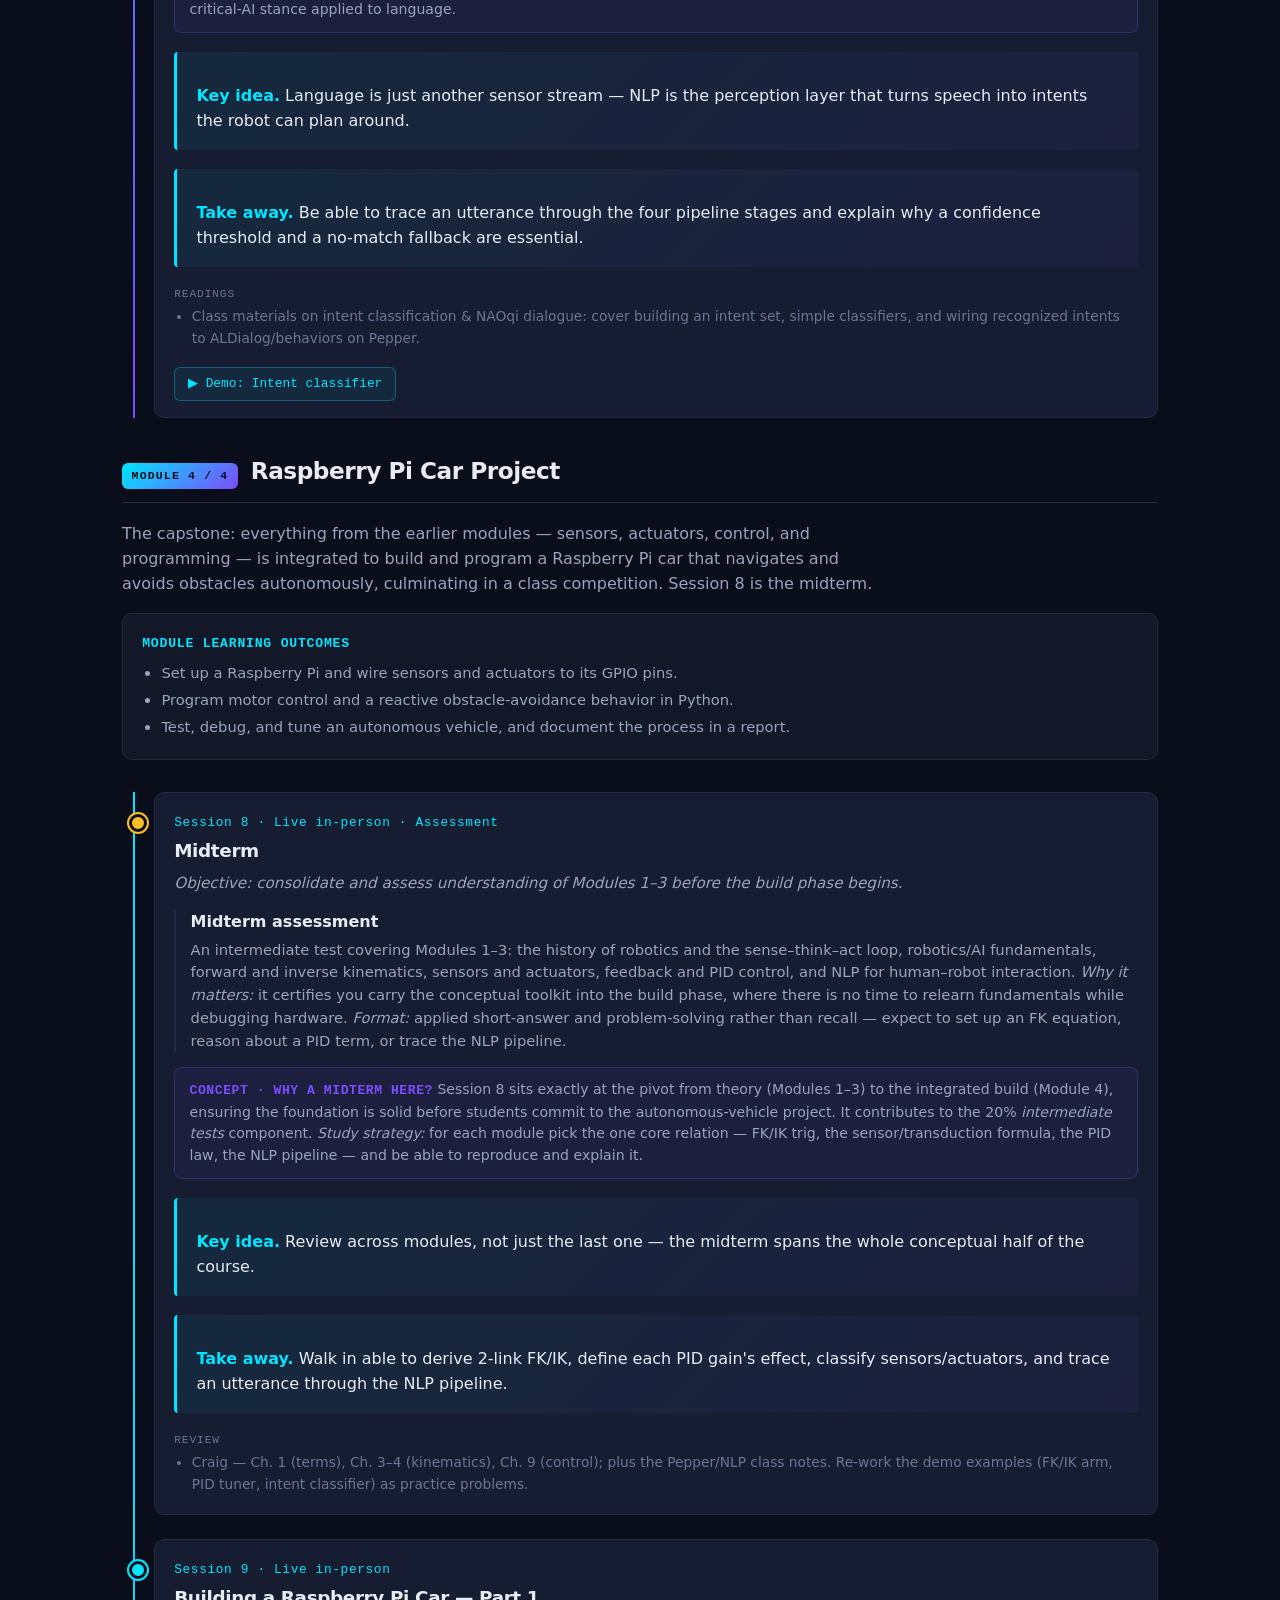
==== commit c9beed61: "Add interactive differential-drive odometry simulator (Module 4) New pages/odometry.html: live dead-" ====
--- a/course.html
+++ b/course.html
@@ -580,8 +580,10 @@
           <div class="concept"><b>Pitfall →</b> Pure reactive controllers can get stuck in <em>local traps</em> — oscillating in a corner or looping in a dead-end — because they have no memory of where they've been. Adding a little state (a timed "back up and turn" escape) fixes most cases without a full map.</div>
           <div class="callout"><p><strong>Key idea.</strong> Autonomy can be simple: a tight reactive loop with good sensors beats a complex planner that's poorly tuned.</p></div>
           <div class="callout"><p><strong>Take away.</strong> Be able to write a reactive obstacle-avoidance policy, contrast it with deliberative planning, and explain how a little state escapes local traps.</p></div>
+          <div class="concept"><b>Concept · knowing where you are</b> A reactive policy needs no map, but the car can still <em>estimate</em> its pose by counting wheel-encoder ticks — <em>odometry</em>, or dead-reckoning. From the two wheel speeds you get the body twist <code>v=(v_R+v_L)/2</code>, <code>ω=(v_R−v_L)/b</code> and integrate it forward each cycle. It's cheap and needs no external sensor, but errors accumulate and the estimate drifts, which is why real robots fuse it with an IMU or landmarks.</div>
           <div class="readings"><span class="lbl">Readings</span><ul><li>Vaish — autonomous behavior chapters: building reactive obstacle-avoidance loops in Python on the Pi car.</li></ul></div>
           <a class="demo-link" href="pages/autonomous.html">▶ Demo: Drive the autonomous car</a>
+          <a class="demo-link" href="pages/odometry.html">▶ Demo: Differential-drive odometry</a>
         </div>
 
         <!-- Session 13 -->
